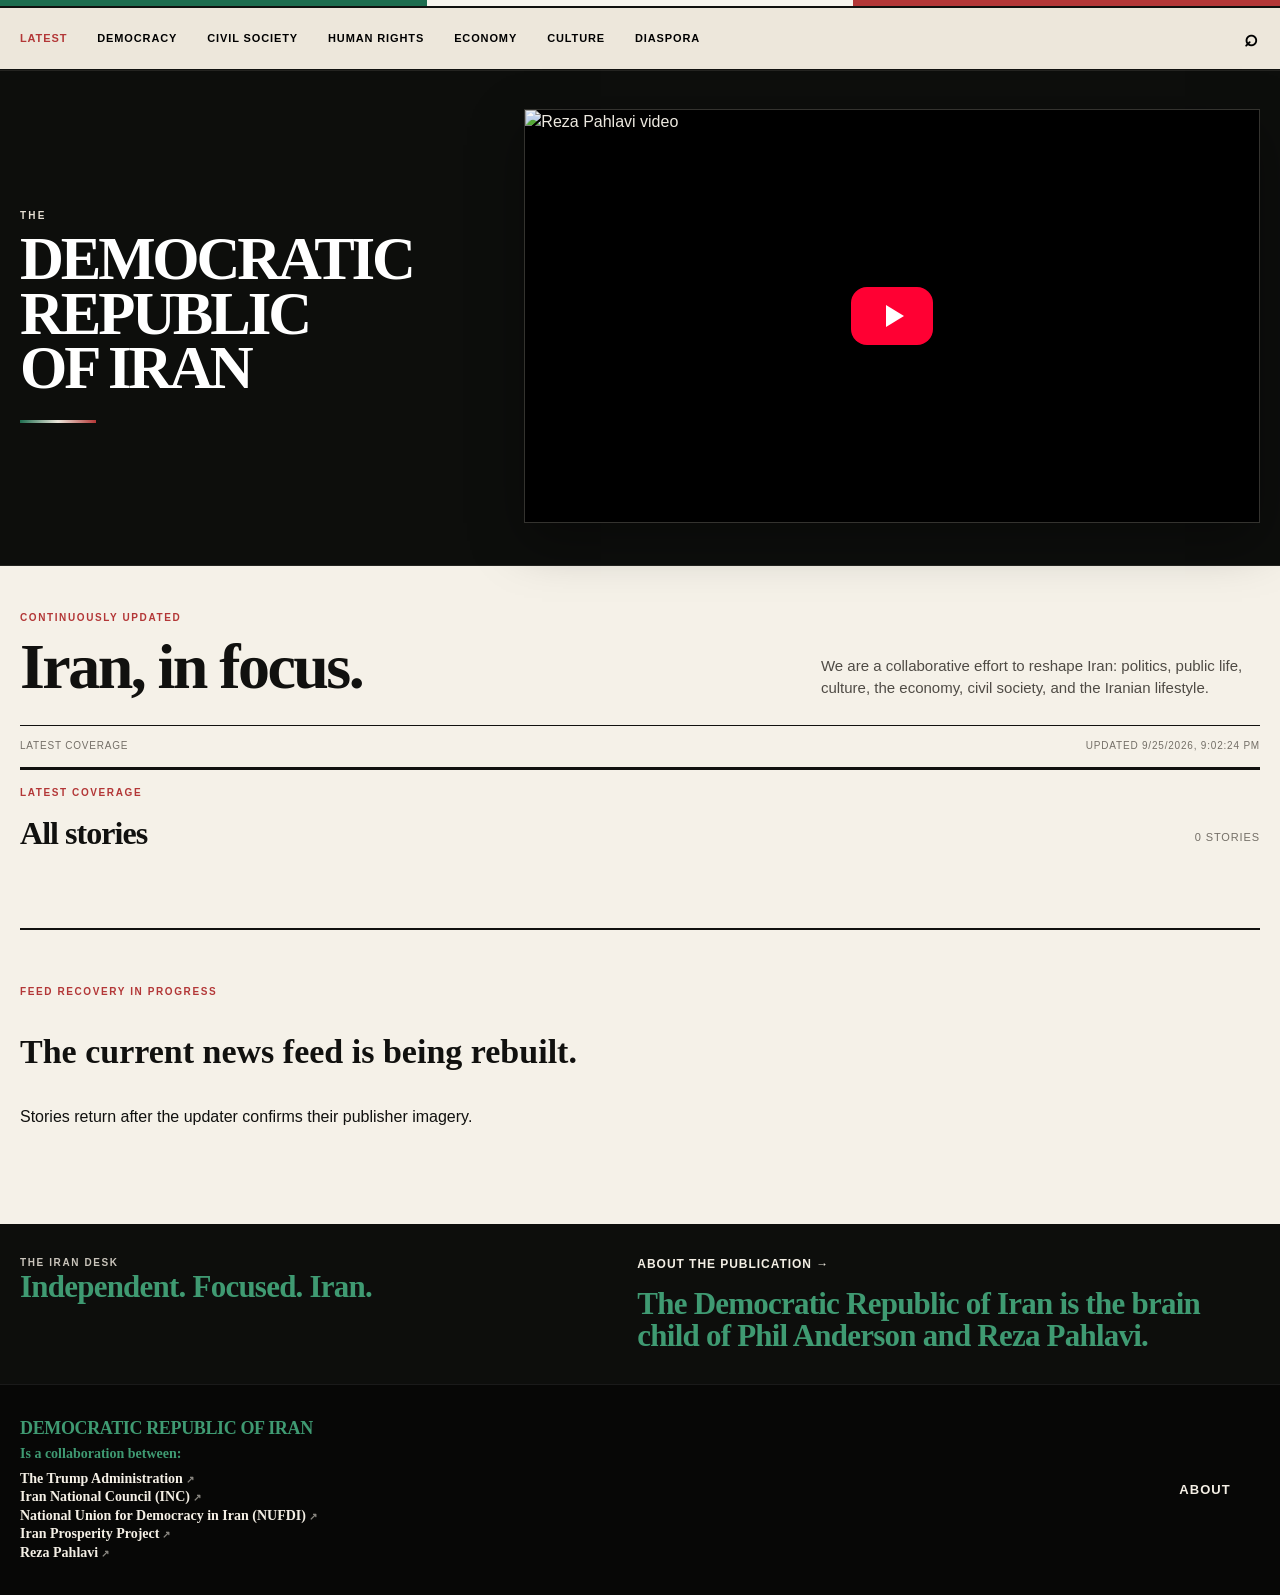
==== index.html @ 758417c8 "Add files via upload" ====
<!doctype html>
<html lang="en">
<head>
  <meta charset="utf-8">
  <meta name="viewport" content="width=device-width, initial-scale=1">
  <title>Democratic Republic of Iran — Iran News & Media</title>
  <meta name="description" content="Independent, source-attributed coverage focused on Iran, its people, and its global community.">
  <meta property="og:title" content="Democratic Republic of Iran">
  <meta property="og:description" content="Independent coverage focused on Iran and its global community.">
  <meta property="og:type" content="website">
  <meta property="og:url" content="https://democraticrepublicofiran.org/">
  <link rel="icon" href="assets/favicon.svg" type="image/svg+xml">
  <link rel="stylesheet" href="assets/styles-v20.css">
</head>
<body>
  <header class="site-header">
    <div class="tricolor" aria-hidden="true"><span></span><span></span><span></span></div>

    <nav class="primary-nav">
      <div class="wrap nav-inner">
        <button class="nav-link active" data-category="All">Latest</button>
        <button class="nav-link" data-category="Democracy">Democracy</button>
        <button class="nav-link" data-category="Civil Society">Civil Society</button>
        <button class="nav-link" data-category="Human Rights">Human Rights</button>
        <button class="nav-link" data-category="Economy">Economy</button>
        <button class="nav-link" data-category="Culture">Culture</button>
        <button class="nav-link" data-category="Diaspora">Diaspora</button>
        <button class="search-toggle" id="searchToggle" aria-label="Search stories">⌕</button>
      </div>
    </nav>

    <div class="search-panel" id="searchPanel" hidden>
      <div class="wrap">
        <label for="storySearch">Search coverage</label>
        <input id="storySearch" type="search" placeholder="Search Iran coverage…" autocomplete="off">
      </div>
    </div>

    <section class="video-hero" aria-label="Democratic Republic of Iran featured video">
      <div class="wrap video-hero-grid">
        <div class="video-hero-copy">
          <span class="video-hero-kicker">THE</span>
          <h1 class="video-hero-title">
            <span>DEMOCRATIC</span>
            <span>REPUBLIC</span>
            <span>OF IRAN</span>
          </h1>
          <div class="video-hero-rule" aria-hidden="true"></div>
        </div>

        <div class="clean-video-player" id="cleanVideoPlayer">
          <img
            class="clean-video-poster"
            src="https://i.ytimg.com/vi/ItUyR7NvcmA/maxresdefault.jpg"
            alt="Reza Pahlavi video"
          >
          <div class="clean-video-shade" aria-hidden="true"></div>
          <button class="clean-video-play" id="cleanVideoPlay" type="button" aria-label="Play video"></button>
        </div>
      </div>
    </section>
  </header>

  <main>
<section class="section intro wrap">
      <div>
        <p class="eyebrow">CONTINUOUSLY UPDATED</p>
        <h1>Iran, in focus.</h1>
      </div>
      <p class="intro-copy">
        We are a collaborative effort to reshape Iran: politics, public life, culture, the economy,
        civil society, and the Iranian lifestyle.
      </p>
    </section>

    <section class="wrap status-row" aria-live="polite">
      <span id="feedStatus">Loading the latest feed…</span>
      <span id="lastUpdated"></span>
    </section>

    <section class="wrap lead-layout" id="leadLayout">
      <article class="lead-card skeleton">
        <div class="visual"></div>
        <div class="copy">
          <span class="tag">LATEST</span>
          <h2>Loading current Iran coverage…</h2>
          <p class="meta">The automated feed will appear here after its first update.</p>
        </div>
      </article>
      <div class="side-stack" id="sideStack"></div>
    </section>

    <section class="wrap section-divider">
      <div>
        <p class="eyebrow">LATEST COVERAGE</p>
        <h2 id="sectionTitle">All stories</h2>
      </div>
      <p id="resultsCount"></p>
    </section>

    <section class="wrap card-grid" id="newsGrid"></section>

    <section class="wrap empty-state" id="emptyState" hidden>
      <p class="eyebrow">FEED RECOVERY IN PROGRESS</p>
      <h2>The current news feed is being rebuilt.</h2>
      <p>Stories return after the updater confirms their publisher imagery.</p>
    </section>
    <section class="method-strip newsroom-strip">
      <div class="wrap method-grid">
        <div class="desk-column">
          <p class="eyebrow light">THE IRAN DESK</p>
          <h2>Independent. Focused. Iran.</h2>
        </div>
        <div class="publication-column">
          <a class="text-link light-link" href="about.html">About the publication →</a>
          <p class="founder-statement">The Democratic Republic of Iran is the brain child of Phil Anderson and Reza Pahlavi.</p>
        </div>
      </div>
    </section>

</main>

  <footer class="footer">
    <div class="wrap footer-grid footer-collaboration">
      <div class="collaboration-copy">
        <div class="footer-brand">DEMOCRATIC REPUBLIC OF IRAN</div>
        <p>Is a collaboration between:</p>
        <ul class="collaboration-list">
          <li><a href="https://www.whitehouse.gov/administration/" target="_blank" rel="noopener noreferrer">The Trump Administration</a></li>
          <li><a href="https://irannationalcouncil.com/" target="_blank" rel="noopener noreferrer">Iran National Council (INC)</a></li>
          <li><a href="https://nufdiran.org/en" target="_blank" rel="noopener noreferrer">National Union for Democracy in Iran (NUFDI)</a></li>
          <li><a href="https://www.iranprosperityproject.com/en" target="_blank" rel="noopener noreferrer">Iran Prosperity Project</a></li>
          <li><a href="https://rezapahlavi.org/en" target="_blank" rel="noopener noreferrer">Reza Pahlavi</a></li>
        </ul>
      </div>
      <div class="footer-nav">
        <a href="about.html">About</a>
      </div>
    </div>
  </footer>

  <script src="assets/app-v20.js" defer></script>

  <script>
    (() => {
      const button = document.getElementById("cleanVideoPlay");
      const player = document.getElementById("cleanVideoPlayer");
      if (!button || !player) return;

      button.addEventListener("click", () => {
        const iframe = document.createElement("iframe");
        iframe.src =
          "https://www.youtube-nocookie.com/embed/ItUyR7NvcmA" +
          "?autoplay=1&controls=0&rel=0&modestbranding=1&playsinline=1" +
          "&iv_load_policy=3&fs=0&disablekb=1";
        iframe.title = "Reza Pahlavi video";
        iframe.allow =
          "autoplay; encrypted-media; picture-in-picture";
        iframe.setAttribute("allowfullscreen", "");
        player.replaceChildren(iframe);
      });
    })();
  </script>

</body>
</html>
---- assets/styles-v20.css ----
:root{
  --ink:#11110f;
  --paper:#f5f1e8;
  --white:#fff;
  --muted:#746f67;
  --line:#cbc4b8;
  --green:#1e6d4f;
  --red:#b33737;
  --max:1240px;
  --serif:Georgia,"Times New Roman",serif;
  --sans:Arial,Helvetica,sans-serif;
}
*{box-sizing:border-box}
html{scroll-behavior:smooth}
body{
  margin:0;
  overflow-x:hidden;
  background:var(--paper);
  color:var(--ink);
  font-family:var(--sans);
  line-height:1.45;
}
a{color:inherit;text-decoration:none}
button,input{font:inherit}
img{max-width:100%}
.wrap{width:min(var(--max),calc(100% - 40px));margin-inline:auto}

.tricolor{
  height:6px;
  display:grid;
  grid-template-columns:1fr 1fr 1fr;
}
.tricolor span:nth-child(1){background:var(--green)}
.tricolor span:nth-child(2){background:#f7f5ee}
.tricolor span:nth-child(3){background:var(--red)}

.site-header{background:var(--paper)}
.utility-bar{
  display:flex;
  justify-content:space-between;
  gap:20px;
  padding:11px 0;
  border-bottom:1px solid var(--line);
  font-size:11px;
  letter-spacing:.12em;
  text-transform:uppercase;
}
.utility-bar p{margin:0}
.utility-links{display:flex;gap:22px}
.utility-links a:hover,.simple-nav a:hover,.footer a:hover{text-decoration:underline}

.masthead{
  display:flex;
  align-items:flex-end;
  justify-content:space-between;
  gap:30px;
  padding:30px 0 25px;
  min-height:0 !important;
  background:transparent !important;
}
.masthead::before,.masthead::after{display:none !important}
.brand{
  display:inline-flex;
  flex-direction:column;
  line-height:.88;
}
.brand-kicker{
  margin:0 0 5px 4px;
  font-size:10px;
  letter-spacing:.28em;
  font-weight:700;
}
.brand-title{
  font-family:var(--serif);
  font-weight:900;
  font-size:clamp(30px,4vw,62px);
  letter-spacing:-.045em;
}
.brand-title-small{font-size:clamp(27px,3.4vw,50px)}
.masthead-note{
  display:flex;
  flex-direction:column;
  border-left:1px solid var(--ink);
  padding-left:18px;
  text-align:right;
  font-size:11px;
  letter-spacing:.08em;
  text-transform:uppercase;
}
.masthead-note strong{font-size:14px;margin-bottom:4px}

/* Deliberately NOT sticky: it must never cut through a story image. */
.primary-nav{
  position:static;
  z-index:auto;
  border-top:2px solid var(--ink);
  border-bottom:1px solid var(--ink);
  background:#ede7db;
}
.nav-inner{
  display:flex;
  align-items:center;
  overflow-x:auto;
  scrollbar-width:none;
}
.nav-inner::-webkit-scrollbar{display:none}
.nav-link,.search-toggle{
  appearance:none;
  border:0;
  background:none;
  padding:14px 15px;
  white-space:nowrap;
  cursor:pointer;
  text-transform:uppercase;
  font-size:11px;
  font-weight:700;
  letter-spacing:.08em;
}
.nav-link:first-child{padding-left:0}
.nav-link:hover,.nav-link.active{color:var(--red)}
.search-toggle{margin-left:auto;font-size:23px;padding-right:0}

.search-panel{border-bottom:1px solid var(--ink);background:#fff}
.search-panel .wrap{
  padding:18px 0;
  display:flex;
  align-items:center;
  gap:20px;
}
.search-panel label{
  font-weight:700;
  text-transform:uppercase;
  font-size:11px;
  letter-spacing:.08em;
}
.search-panel input{
  flex:1;
  border:0;
  border-bottom:2px solid var(--ink);
  padding:10px 0;
  background:transparent;
  outline:none;
  font-family:var(--serif);
  font-size:22px;
}

.intro{
  display:grid;
  grid-template-columns:1.35fr .8fr;
  gap:60px;
  padding:45px 0 27px;
  border-bottom:1px solid var(--ink);
}
.eyebrow{
  margin:0 0 10px;
  color:var(--red);
  text-transform:uppercase;
  font-size:10px;
  font-weight:800;
  letter-spacing:.16em;
}
.intro h1,.article-page h1{
  max-width:850px;
  margin:0;
  font-family:var(--serif);
  font-size:clamp(38px,5vw,70px);
  line-height:.98;
  letter-spacing:-.04em;
}
.intro-copy{
  align-self:end;
  margin:0;
  color:#4f4b45;
  font-size:15px;
}

.status-row{
  display:flex;
  justify-content:space-between;
  gap:20px;
  padding:13px 0;
  color:var(--muted);
  font-size:10px;
  letter-spacing:.08em;
  text-transform:uppercase;
}

/* Lead layout is constrained; no full-screen/full-bleed photos. */
.lead-layout{
  display:grid;
  grid-template-columns:minmax(0,1.55fr) minmax(280px,.75fr);
  gap:26px;
  padding:12px 0 42px;
  align-items:start;
}
.lead-card,.side-stack{min-width:0}
.lead-card{
  padding-bottom:22px;
  border-bottom:1px solid var(--ink);
}
.visual{
  position:relative;
  width:100%;
  overflow:hidden;
  background:#ddd7cb;
}
.lead-card .visual{
  aspect-ratio:16/9;
  height:auto;
  max-height:430px;
}
.story-card .visual{
  aspect-ratio:16/10;
  height:auto;
  margin-bottom:13px;
}
.side-thumb .visual{
  aspect-ratio:4/3;
  height:auto;
}
.visual img.publisher-art{
  position:absolute;
  inset:0;
  width:100%;
  height:100%;
  display:block;
  object-fit:cover;
  z-index:1;
}
.visual-overlay{
  position:absolute;
  inset:0;
  z-index:2;
  background:linear-gradient(180deg,rgba(0,0,0,0) 52%,rgba(0,0,0,.42) 100%);
}
.visual-mark{
  position:absolute;
  left:12px;
  bottom:12px;
  z-index:3;
  display:inline-flex;
  width:auto;
  height:auto;
  padding:6px 8px;
  border:1px solid rgba(255,255,255,.35);
  background:rgba(17,17,15,.84);
  color:white;
  font-family:var(--sans);
  font-size:9px;
  line-height:1;
  font-weight:800;
  letter-spacing:.13em;
  text-transform:uppercase;
}
.lead-card .copy{padding-top:17px}
.tag{
  color:var(--red);
  font-size:9px;
  font-weight:800;
  letter-spacing:.14em;
  text-transform:uppercase;
}
.lead-card h2{
  margin:7px 0 11px;
  font-family:var(--serif);
  font-size:clamp(29px,3.1vw,47px);
  line-height:1.03;
  letter-spacing:-.035em;
}
.lead-card h2 a:hover,.story-card h3 a:hover,.side-story h3 a:hover{
  text-decoration:underline;
  text-decoration-thickness:1px;
  text-underline-offset:3px;
}
.meta{
  margin:0;
  color:var(--muted);
  font-size:11px;
  text-transform:uppercase;
  letter-spacing:.05em;
}

.side-stack{
  padding-left:24px;
  border-left:1px solid var(--ink);
}
.side-story{
  display:grid;
  grid-template-columns:132px minmax(0,1fr);
  gap:15px;
  align-items:start;
  padding:0 0 18px;
  margin:0 0 18px;
  border-bottom:1px solid var(--line);
}
.side-story:last-child{border-bottom:0}
.side-story h3{
  margin:5px 0 9px;
  font-family:var(--serif);
  font-size:19px;
  line-height:1.08;
  letter-spacing:-.02em;
}
.side-story .meta{
  display:flex;
  flex-wrap:wrap;
  gap:5px 12px;
}

.section-divider{
  display:flex;
  justify-content:space-between;
  align-items:end;
  padding:16px 0 13px;
  border-top:3px solid var(--ink);
}
.section-divider h2{
  margin:0;
  font-family:var(--serif);
  font-size:32px;
  letter-spacing:-.03em;
}
.section-divider p:last-child{
  color:var(--muted);
  font-size:11px;
  text-transform:uppercase;
  letter-spacing:.08em;
}

.card-grid{
  display:grid;
  grid-template-columns:repeat(3,minmax(0,1fr));
  gap:28px 20px;
  padding-bottom:58px;
}
.story-card{
  min-width:0;
  padding-top:10px;
  border-top:1px solid var(--ink);
}
.story-card h3{
  margin:6px 0 12px;
  font-family:var(--serif);
  font-size:23px;
  line-height:1.07;
  letter-spacing:-.025em;
}
.story-card .meta{
  display:flex;
  justify-content:space-between;
  gap:12px;
}

.empty-state{
  padding:55px 0 80px;
  border-top:2px solid var(--ink);
}
.empty-state h2{
  max-width:780px;
  font-family:var(--serif);
  font-size:34px;
}

.method-strip{
  padding:50px 0;
  background:#0d0e0c;
  color:var(--paper);
}
.method-grid{
  display:grid;
  grid-template-columns:1fr 1fr .6fr;
  gap:50px;
  align-items:end;
}
.method-grid h2{
  margin:0;
  font-family:var(--serif);
  font-size:38px;
  line-height:1;
}
.method-grid p{margin:0;color:#c9c4bb}
.light{color:#e98282}
.text-link{
  font-size:12px;
  font-weight:800;
  letter-spacing:.08em;
  text-transform:uppercase;
}
.light-link{color:white}

.footer{
  padding:36px 0;
  background:#070706;
  color:#d9d4cc;
}
.footer-grid{
  display:grid;
  grid-template-columns:1.4fr .6fr 1fr;
  gap:30px;
  align-items:end;
}
.footer-brand{
  color:white;
  font-family:var(--serif);
  font-weight:700;
  font-size:22px;
}
.footer p{
  margin:7px 0 0;
  color:#aaa59e;
  font-size:12px;
}
.footer-grid>div:nth-child(2){
  display:flex;
  flex-direction:column;
  gap:5px;
  font-size:12px;
}
.copyright{text-align:right}

/* About / source pages */
.simple-header{border-bottom:1px solid var(--ink)}
.simple-nav{
  display:flex;
  justify-content:space-between;
  align-items:center;
  padding:22px 0;
}
.mini-brand{
  font-family:var(--serif);
  font-weight:800;
  letter-spacing:-.02em;
}
.simple-nav nav{
  display:flex;
  gap:24px;
  font-size:12px;
  text-transform:uppercase;
  letter-spacing:.07em;
}
.article-page{padding:70px 0 95px;max-width:950px}
.dek{
  max-width:820px;
  margin:24px 0 55px;
  color:#47433e;
  font-family:var(--serif);
  font-size:24px;
  line-height:1.35;
}
.prose{
  max-width:760px;
  font-family:var(--serif);
  font-size:18px;
  line-height:1.7;
}
.prose h2{
  margin:45px 0 10px;
  padding-top:16px;
  border-top:1px solid var(--ink);
  font-family:var(--sans);
  font-size:13px;
  letter-spacing:.12em;
  text-transform:uppercase;
}
.prose code{font-family:monospace;font-size:.9em;background:#e5dfd4;padding:2px 5px}
.query-list{columns:2;padding-left:20px}

@media (max-width:900px){
  .masthead-note{display:none}
  .intro{grid-template-columns:1fr;gap:20px;padding-top:38px}
  .lead-layout{grid-template-columns:1fr}
  .side-stack{
    padding-left:0;
    border-left:0;
    display:grid;
    grid-template-columns:1fr 1fr;
    gap:20px;
  }
  .side-story{
    grid-template-columns:120px minmax(0,1fr);
    border-top:1px solid var(--line);
    padding-top:14px;
  }
  .card-grid{grid-template-columns:1fr 1fr}
  .method-grid{grid-template-columns:1fr}
  .footer-grid{grid-template-columns:1fr 1fr}
  .copyright{text-align:left;grid-column:1/-1}
}
@media (max-width:620px){
  .wrap{width:min(var(--max),calc(100% - 24px))}
  .utility-links{display:none}
  .masthead{padding:24px 0 20px}
  .brand-title{font-size:36px}
  .brand-title-small{font-size:31px}
  .search-panel .wrap{display:block}
  .search-panel label{display:block;margin-bottom:8px}
  .side-stack,.card-grid{grid-template-columns:1fr}
  .side-story{grid-template-columns:108px minmax(0,1fr)}
  .section-divider{align-items:flex-start}
  .simple-nav{align-items:flex-start;gap:18px;flex-direction:column}
  .query-list{columns:1}
}


/* ---------- V11 unified video header ---------- */

/* Homepage top utility links remain above the new header */
.site-header{
  background:var(--paper);
}

/* New black header combines site identity + single featured video */
.video-hero{
  background:#0d0e0c;
  color:var(--paper);
  border-top:1px solid #242421;
  border-bottom:1px solid #242421;
  padding:42px 0 46px;
}
.video-hero-grid{
  display:grid;
  grid-template-columns:minmax(320px,.72fr) minmax(0,1.28fr);
  gap:44px;
  align-items:center;
}
.video-hero-copy{
  min-width:0;
}
.video-hero-kicker{
  display:block;
  margin:0 0 8px;
  color:#e5ded2;
  font-size:10px;
  font-weight:800;
  letter-spacing:.22em;
  text-transform:uppercase;
}
.video-hero-title{
  margin:0;
  font-family:var(--serif);
  font-size:clamp(42px,5.4vw,76px);
  line-height:.86;
  letter-spacing:-.052em;
  font-weight:900;
  color:white;
}
.video-hero-title span{
  display:block;
}
.video-hero-rule{
  width:76px;
  height:3px;
  margin:25px 0 19px;
  background:linear-gradient(90deg,var(--green),#e9e4d9 50%,var(--red));
}
.video-hero-label{
  margin:0 0 4px;
  color:#df8b86;
  font-size:10px;
  font-weight:800;
  letter-spacing:.15em;
  text-transform:uppercase;
}
.video-hero-person{
  margin:0 0 8px;
  color:white;
  font-family:var(--serif);
  font-size:27px;
  line-height:1.05;
}
.video-hero-copy p.video-hero-description{
  max-width:430px;
  margin:0 0 18px;
  color:#c9c4bb;
  font-size:14px;
}
.video-hero-link{
  display:inline-block;
  color:white;
  font-size:11px;
  font-weight:800;
  letter-spacing:.1em;
  text-transform:uppercase;
  border-bottom:1px solid rgba(255,255,255,.48);
  padding-bottom:3px;
}
.video-hero .video-frame{
  position:relative;
  width:100%;
  aspect-ratio:16/9;
  overflow:hidden;
  border:1px solid #34332f;
  background:#000;
  box-shadow:0 18px 50px rgba(0,0,0,.34);
}
.video-hero .video-frame iframe{
  position:absolute;
  inset:0;
  width:100%;
  height:100%;
  border:0;
}

/* Category navigation sits below the black header */
.primary-nav{
  position:static;
}

/* Remove all legacy homepage hero behavior if old classes remain anywhere */
.leadership-hero,
.home-masthead,
.featured-video-section{
  display:none !important;
}

/* ---------- expanded About page from supplied copy ---------- */
.about-intro{
  max-width:850px;
}
.founder-note{
  margin:38px 0;
  padding:25px 28px;
  background:#eae3d7;
  border-left:4px solid #c59a35;
  font-family:var(--serif);
  font-size:20px;
  line-height:1.55;
}
.about-section{
  margin:44px 0 0;
}
.about-section h2{
  margin:0 0 15px;
  padding:10px 14px;
  background:#ece5da;
  border-left:4px solid #c59a35;
  font-family:var(--serif);
  font-size:31px;
  line-height:1;
  letter-spacing:-.02em;
}
.about-section h3{
  margin:28px 0 8px;
  font-family:var(--serif);
  font-size:22px;
  color:#223047;
}
.about-section p{
  margin:0 0 16px;
  font-family:var(--serif);
  font-size:18px;
  line-height:1.62;
}
.founder-attribution{
  margin-top:18px !important;
  font-style:italic;
}
.bio-grid{
  display:grid;
  grid-template-columns:1fr 1fr;
  gap:28px;
  margin-top:28px;
}
.bio-card{
  padding:24px;
  border-top:2px solid var(--ink);
  background:#eee8dd;
}
.bio-card h3{
  margin-top:0;
}
.bio-card p{
  font-family:var(--sans);
  font-size:14px;
  line-height:1.58;
}
.contact-strip{
  margin-top:50px;
  padding:16px 18px;
  border-top:1px solid var(--ink);
  border-bottom:1px solid var(--ink);
  background:#ebe5d9;
  font-size:12px;
}
.contact-strip p{
  margin:0;
}
.contact-strip a{
  font-weight:800;
  text-decoration:underline;
  text-underline-offset:2px;
}

/* Compact collaborator footer */
.footer-grid.footer-collaboration{
  grid-template-columns:1.55fr .55fr .9fr;
  align-items:start;
}
.collaboration-copy{
  max-width:720px;
}
.collaboration-copy p{
  color:#d7d2ca;
  font-size:13px;
  line-height:1.55;
}
.collaboration-list{
  list-style:none;
  padding:0;
  margin:12px 0 0;
  display:grid;
  gap:4px;
}
.collaboration-list li{
  color:white;
  font-family:var(--serif);
  font-size:17px;
  line-height:1.25;
  font-weight:700;
}
.footer-nav{
  display:flex;
  flex-direction:column;
  gap:6px;
  font-size:12px;
}
.footer-disclaimer{
  text-align:right;
  color:#aaa59e;
  font-size:11px;
  line-height:1.5;
}

/* Lower black founder strip remains, as previously requested */
.newsroom-strip .method-grid{
  grid-template-columns:.8fr 1.4fr .5fr;
}
.founder-statement{
  margin:0 !important;
  color:#e2ddd3 !important;
  font-family:var(--serif);
  font-size:clamp(20px,2vw,28px) !important;
  line-height:1.25;
}

@media (max-width:900px){
  .video-hero-grid{
    grid-template-columns:1fr;
  }
  .video-hero-copy{
    max-width:760px;
  }
  .bio-grid{
    grid-template-columns:1fr;
  }
  .newsroom-strip .method-grid{
    grid-template-columns:1fr;
  }
  .footer-grid.footer-collaboration{
    grid-template-columns:1fr 1fr;
  }
  .footer-disclaimer{
    grid-column:1/-1;
    text-align:left;
  }
}
@media (max-width:620px){
  .video-hero{
    padding:32px 0 36px;
  }
  .video-hero-title{
    font-size:45px;
  }
  .video-hero-person{
    font-size:23px;
  }
  .footer-grid.footer-collaboration{
    grid-template-columns:1fr;
  }
}


/* ---------- V13 simplified video header ---------- */
.video-hero{
  padding:38px 0 42px;
}
.video-hero-grid{
  grid-template-columns:minmax(330px,.78fr) minmax(0,1.22fr);
  gap:34px;
}
.video-hero-copy{
  display:flex;
  flex-direction:column;
  justify-content:center;
}
.video-hero-title{
  font-size:clamp(39px,4.75vw,68px);
  line-height:.90;
  max-width:100%;
}
.video-hero-title span{
  white-space:nowrap;
}
.video-hero-rule{
  margin:24px 0 0;
}

/* Remove the old featured-video copy completely */
.video-hero-label,
.video-hero-person,
.video-hero-description,
.video-hero-link{
  display:none !important;
}

/* Clean custom player shell: no YouTube title/redirect overlay before playback */
.clean-video-player{
  position:relative;
  width:100%;
  aspect-ratio:16/9;
  overflow:hidden;
  border:1px solid #34332f;
  background:#000;
  box-shadow:0 18px 50px rgba(0,0,0,.34);
}
.clean-video-poster{
  position:absolute;
  inset:0;
  width:100%;
  height:100%;
  object-fit:cover;
  display:block;
}
.clean-video-shade{
  position:absolute;
  inset:0;
  background:linear-gradient(180deg,rgba(0,0,0,.03),rgba(0,0,0,.14));
  pointer-events:none;
}
.clean-video-play{
  position:absolute;
  left:50%;
  top:50%;
  transform:translate(-50%,-50%);
  width:82px;
  height:58px;
  border:0;
  border-radius:16px;
  background:#ff0033;
  color:white;
  cursor:pointer;
  display:flex;
  align-items:center;
  justify-content:center;
  box-shadow:0 10px 28px rgba(0,0,0,.38);
  transition:transform .16s ease,background .16s ease;
}
.clean-video-play:hover{
  transform:translate(-50%,-50%) scale(1.06);
  background:#e0002d;
}
.clean-video-play::before{
  content:"";
  display:block;
  margin-left:5px;
  width:0;
  height:0;
  border-top:11px solid transparent;
  border-bottom:11px solid transparent;
  border-left:18px solid white;
}
.clean-video-player iframe{
  position:absolute;
  inset:0;
  width:100%;
  height:100%;
  border:0;
}
@media (max-width:900px){
  .video-hero-grid{
    grid-template-columns:1fr;
  }
  .video-hero-copy{
    max-width:760px;
  }
  .video-hero-title{
    font-size:clamp(42px,10vw,70px);
  }
}
@media (max-width:620px){
  .video-hero-title{
    font-size:41px;
  }
  .video-hero-title span{
    white-space:normal;
  }
  .clean-video-play{
    width:70px;
    height:50px;
    border-radius:14px;
  }
}


/* ---------- V14 footer wording + sizing requested in Iran page (3) ---------- */

/* Compact collaborator block */
.footer .footer-brand{
  font-size:18px !important;
  line-height:1.05;
  letter-spacing:-.02em;
}
.collaboration-copy p{
  margin-top:8px !important;
  margin-bottom:8px !important;
  font-size:11px !important;
  line-height:1.35 !important;
  color:#c8c2b9 !important;
}
.collaboration-list{
  margin-top:7px !important;
  gap:2px !important;
}
.collaboration-list li{
  font-size:14px !important;
  line-height:1.18 !important;
}

/* Make the lower founder/brain-child statement materially smaller */
.founder-statement{
  font-size:18px !important;
  line-height:1.28 !important;
  max-width:760px;
}

/* Tighten the black lower strip vertically */
.newsroom-strip{
  padding-top:32px !important;
  padding-bottom:32px !important;
}
.newsroom-strip .method-grid{
  gap:28px !important;
}
.newsroom-strip h2{
  font-size:31px !important;
}

/* Responsive compacting */
@media (max-width:620px){
  .footer .footer-brand{
    font-size:17px !important;
  }
  .collaboration-list li{
    font-size:13px !important;
  }
  .founder-statement{
    font-size:16px !important;
  }
}


/* ---------- V16 collaborator links ---------- */
.collaboration-list a,
.collaboration-panel a{
  color:inherit;
  text-decoration:none;
}
.collaboration-list a:hover,
.collaboration-panel a:hover{
  text-decoration:underline;
  text-underline-offset:3px;
}
.collaboration-list a::after{
  content:" ↗";
  font-family:var(--sans);
  font-size:.70em;
  opacity:.55;
}


/* ---------- V19 final footer polish ---------- */

/* Give the upper black strip a stronger two-accent treatment. */
.newsroom-strip .method-grid{
  grid-template-columns:1fr 1fr .42fr !important;
  align-items:center !important;
  gap:34px !important;
}

.newsroom-strip .method-grid h2{
  color:#3f9a72 !important;
  font-size:31px !important;
  line-height:1.02 !important;
  font-weight:800 !important;
}

.newsroom-strip .founder-statement{
  color:#d95a57 !important;
  font-family:var(--serif) !important;
  font-size:31px !important;
  line-height:1.02 !important;
  font-weight:800 !important;
  max-width:none !important;
}

.newsroom-strip .light-link{
  color:#f4efe5 !important;
  justify-self:end;
}

/* Make the lower footer balanced and remove the unused third column. */
.footer{
  padding:34px 0 !important;
  border-top:1px solid rgba(255,255,255,.08);
}

.footer-grid.footer-collaboration{
  display:grid !important;
  grid-template-columns:minmax(0,1fr) auto !important;
  gap:56px !important;
  align-items:center !important;
}

.footer .footer-brand{
  color:#3f9a72 !important;
}

.collaboration-copy p{
  color:#d95a57 !important;
  font-weight:700;
}

.footer-nav{
  min-width:110px;
  align-items:center;
  justify-content:center;
}

.footer-nav a{
  color:#f4efe5;
  font-size:13px;
  font-weight:800;
  letter-spacing:.08em;
  text-transform:uppercase;
}

.footer-nav a:hover{
  color:#d95a57;
}

/* Copyright/disclaimer has been removed from markup, but hide any stale cached copy. */
.footer-disclaimer{
  display:none !important;
}

@media (max-width:900px){
  .newsroom-strip .method-grid{
    grid-template-columns:1fr !important;
  }
  .newsroom-strip .light-link{
    justify-self:start;
  }
  .footer-grid.footer-collaboration{
    grid-template-columns:1fr auto !important;
    gap:28px !important;
  }
}

@media (max-width:620px){
  .newsroom-strip .method-grid h2,
  .newsroom-strip .founder-statement{
    font-size:25px !important;
  }
  .footer-grid.footer-collaboration{
    grid-template-columns:1fr !important;
  }
  .footer-nav{
    align-items:flex-start;
  }
}


/* ---------- V20: final lower-strip color/alignment fixes ---------- */

/* Upper black publication strip: two balanced columns */
.newsroom-strip .method-grid{
  grid-template-columns:minmax(0,.95fr) minmax(0,1.05fr) !important;
  align-items:start !important;
  gap:54px !important;
}

.newsroom-strip .desk-column h2,
.newsroom-strip .founder-statement{
  color:#3f9a72 !important;
  font-family:var(--serif) !important;
  font-size:31px !important;
  line-height:1.04 !important;
  font-weight:800 !important;
  letter-spacing:-.025em !important;
}

.newsroom-strip .publication-column{
  display:flex;
  flex-direction:column;
  align-items:flex-start;
  gap:14px;
}

.newsroom-strip .light-link{
  order:0;
  justify-self:auto !important;
  color:#f4efe5 !important;
}

.newsroom-strip .founder-statement{
  order:1;
  margin:0 !important;
  max-width:760px !important;
}

/* Lower collaborator footer: subtitle matches the green title above it */
.footer .collaboration-copy > p{
  color:#3f9a72 !important;
  font-family:var(--serif) !important;
  font-size:14px !important;
  line-height:1.2 !important;
  font-weight:800 !important;
}

/* Keep the actual collaborator names visually distinct */
.footer .collaboration-list a{
  color:#f4efe5 !important;
}

/* Better empty state if the updater really has no current items */
.empty-state{
  min-height:250px;
}

@media (max-width:900px){
  .newsroom-strip .method-grid{
    grid-template-columns:1fr !important;
    gap:28px !important;
  }
}

@media (max-width:620px){
  .newsroom-strip .desk-column h2,
  .newsroom-strip .founder-statement{
    font-size:25px !important;
  }
}
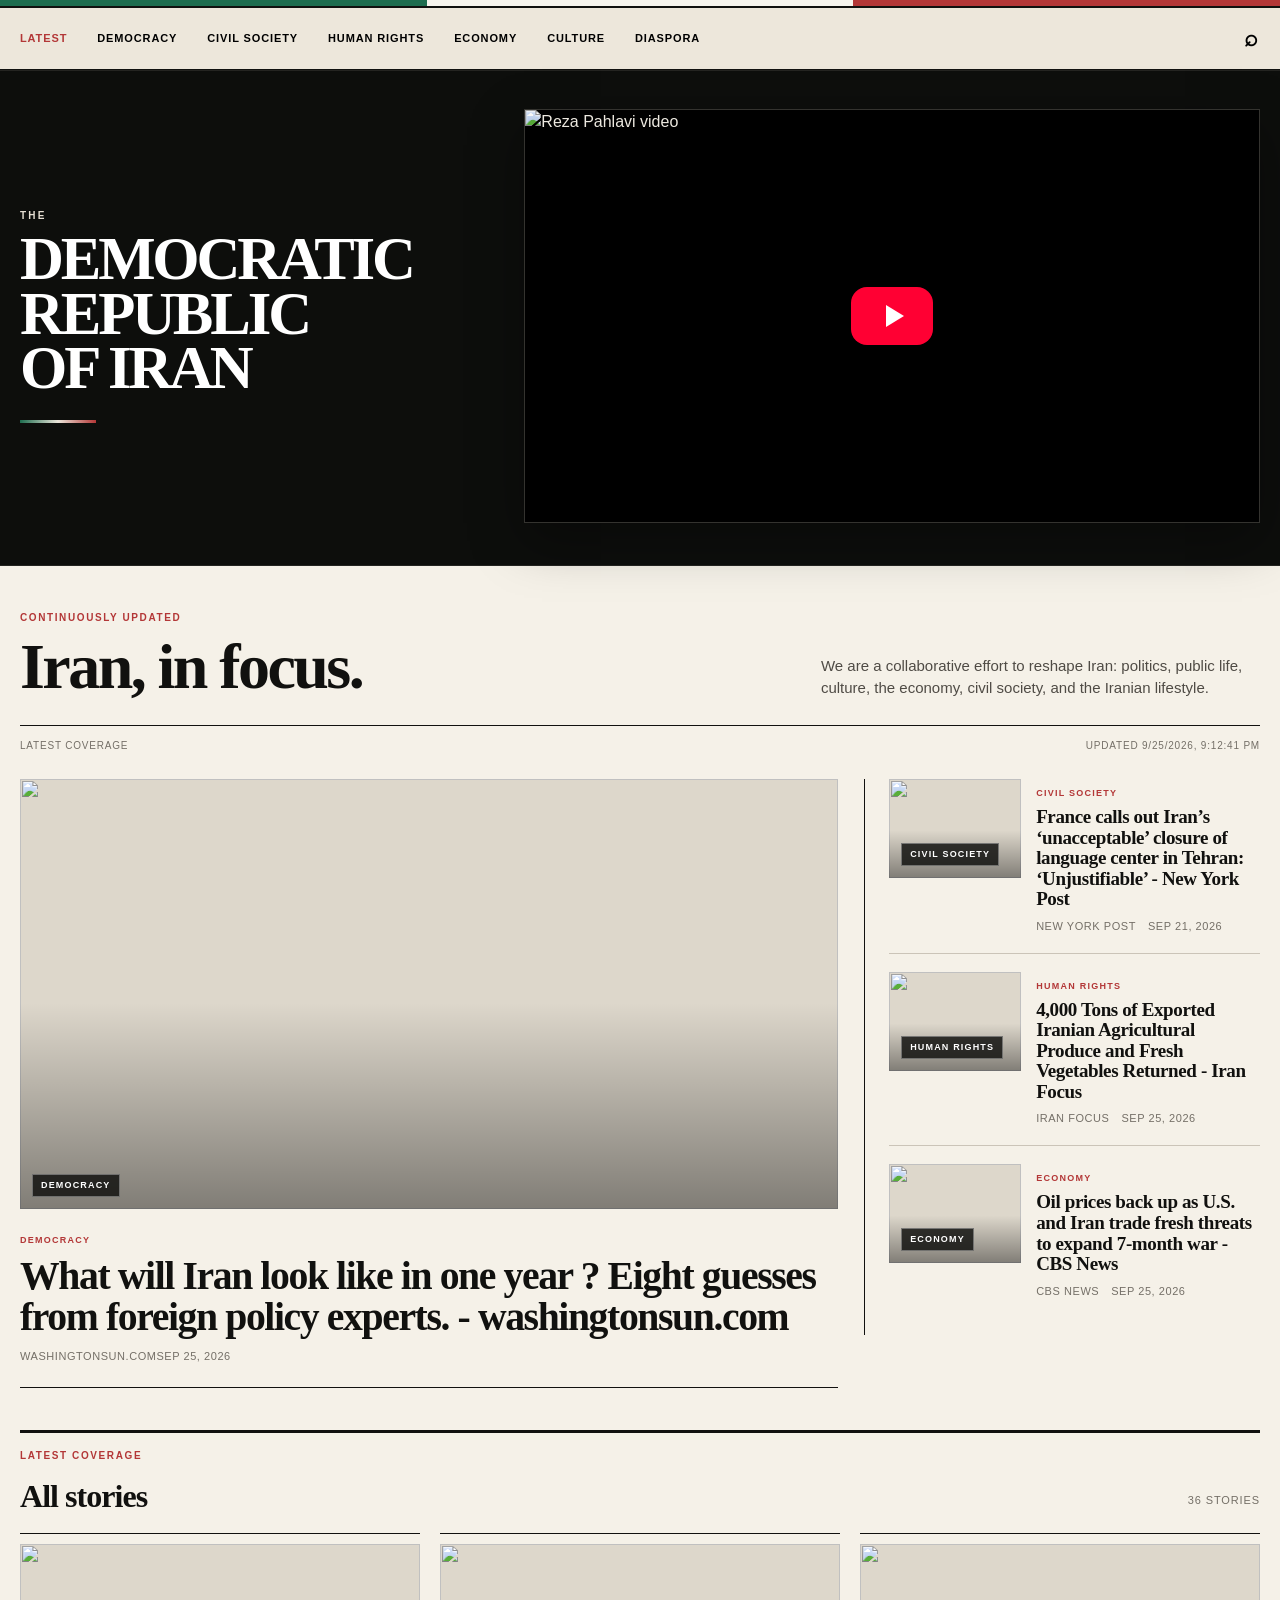
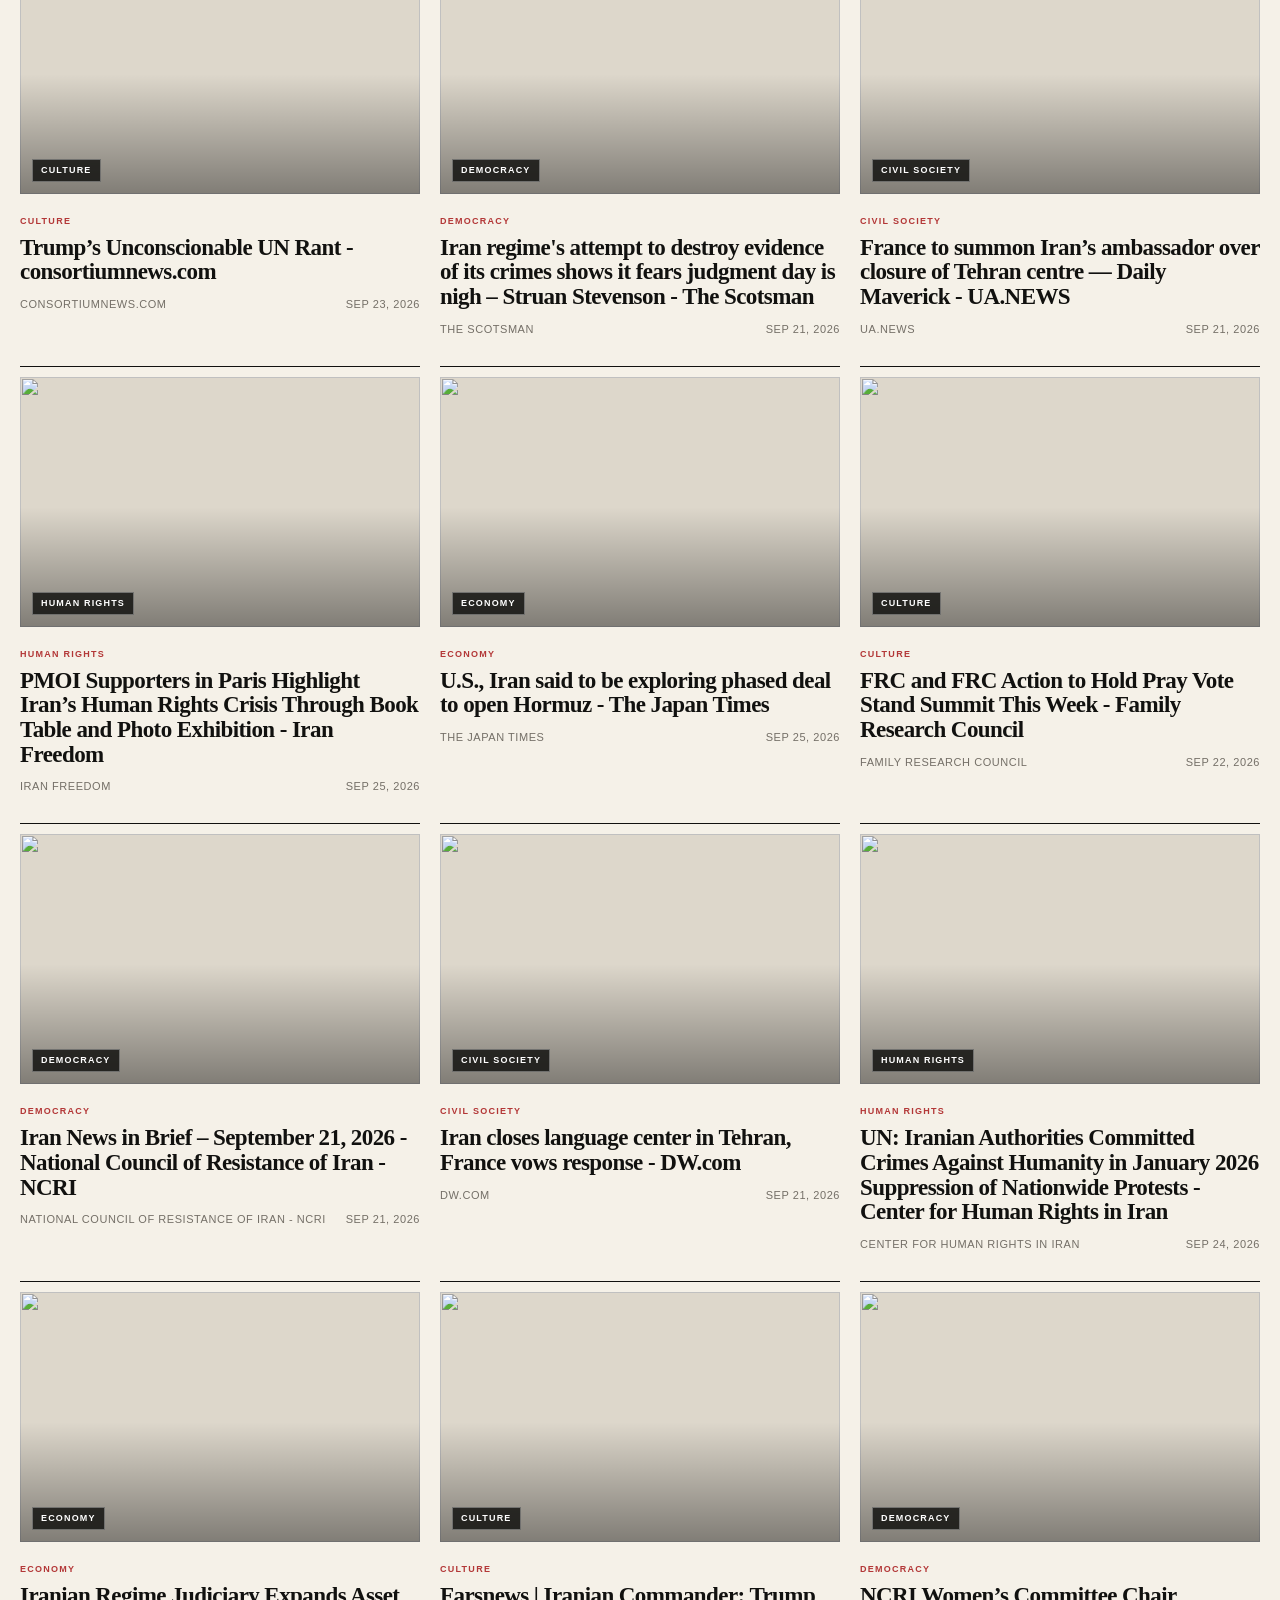
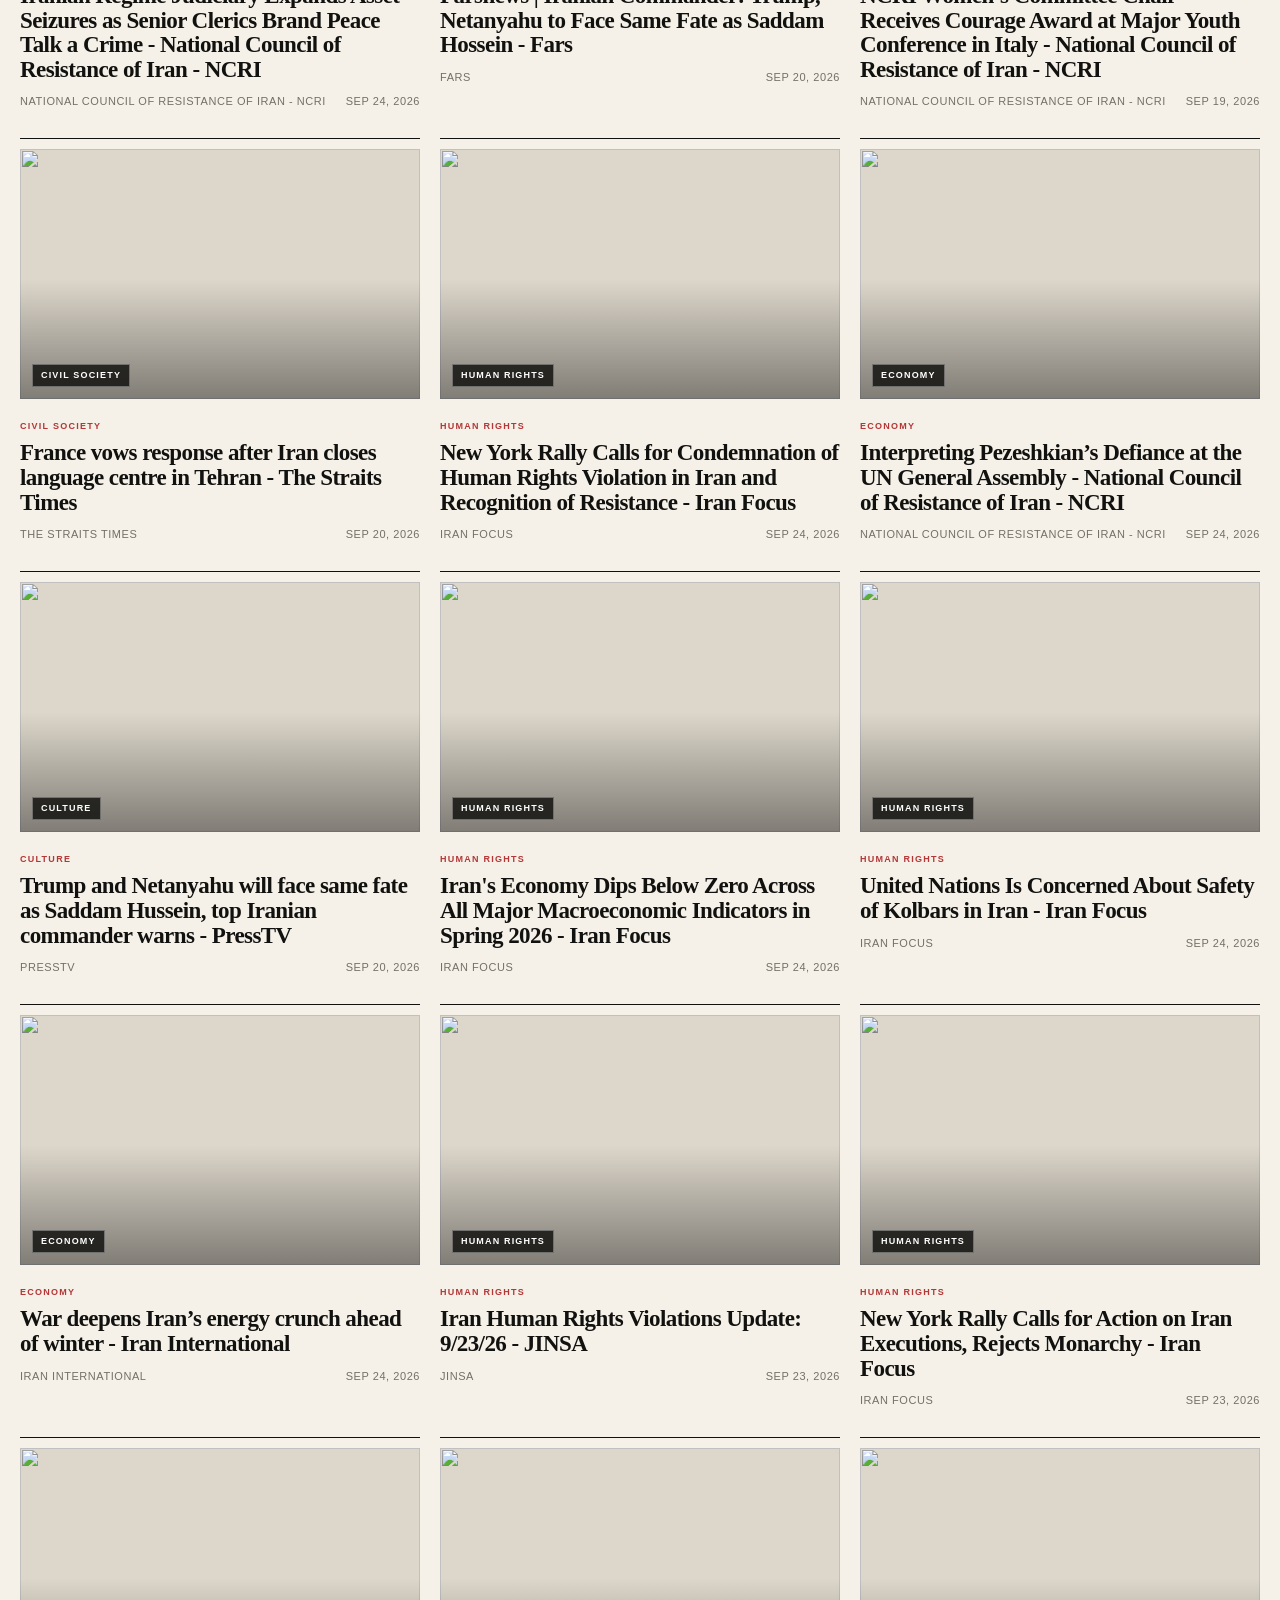
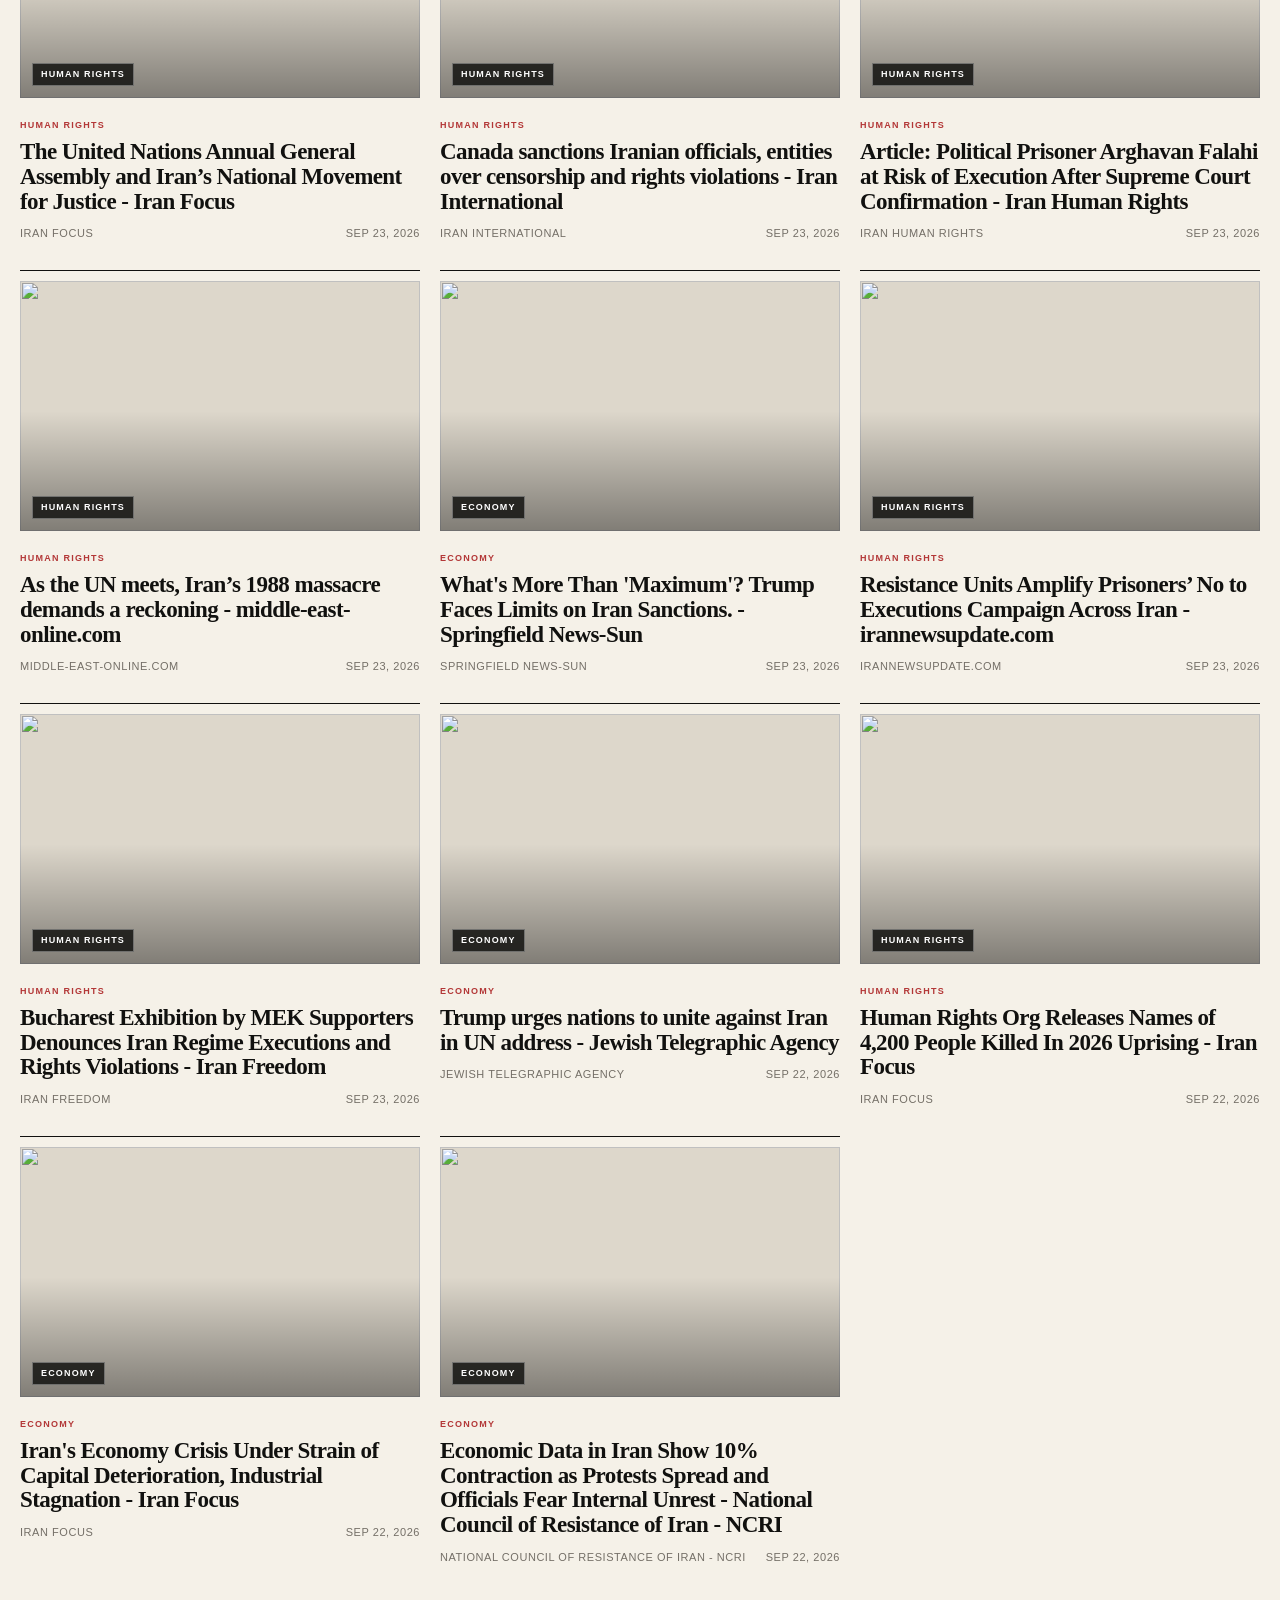
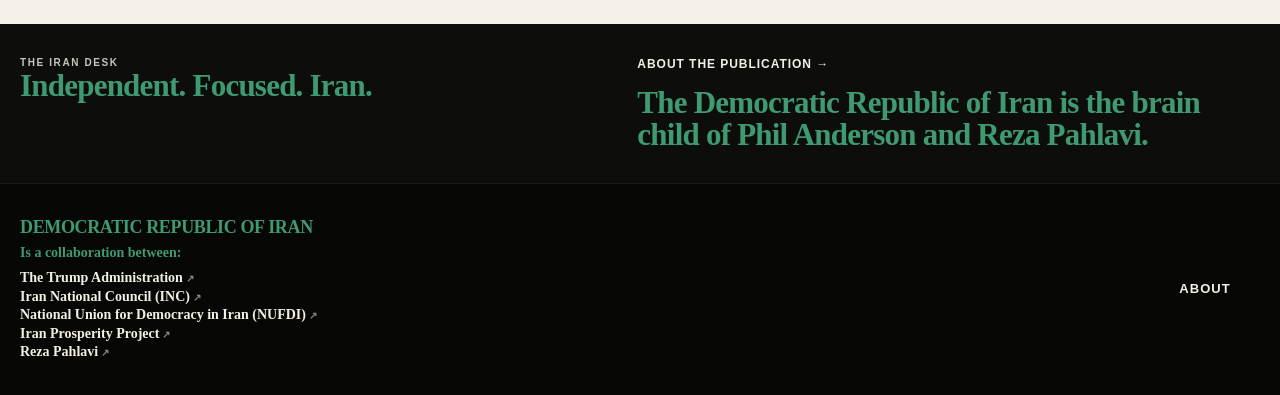
==== commit 7da93be6: "Add files via upload" ====
--- a/index.html
+++ b/index.html
@@ -101,9 +101,9 @@
     <section class="wrap card-grid" id="newsGrid"></section>
 
     <section class="wrap empty-state" id="emptyState" hidden>
-      <p class="eyebrow">FEED RECOVERY IN PROGRESS</p>
-      <h2>The current news feed is being rebuilt.</h2>
-      <p>Stories return after the updater confirms their publisher imagery.</p>
+      <p class="eyebrow">NO CURRENT STORIES</p>
+      <h2>No image-backed stories are available in this section right now.</h2>
+      <p>Try another category or Latest.</p>
     </section>
     <section class="method-strip newsroom-strip">
       <div class="wrap method-grid">
@@ -139,7 +139,7 @@
     </div>
   </footer>
 
-  <script src="assets/app-v20.js" defer></script>
+  <script src="assets/app-v21.js" defer></script>
 
   <script>
     (() => {
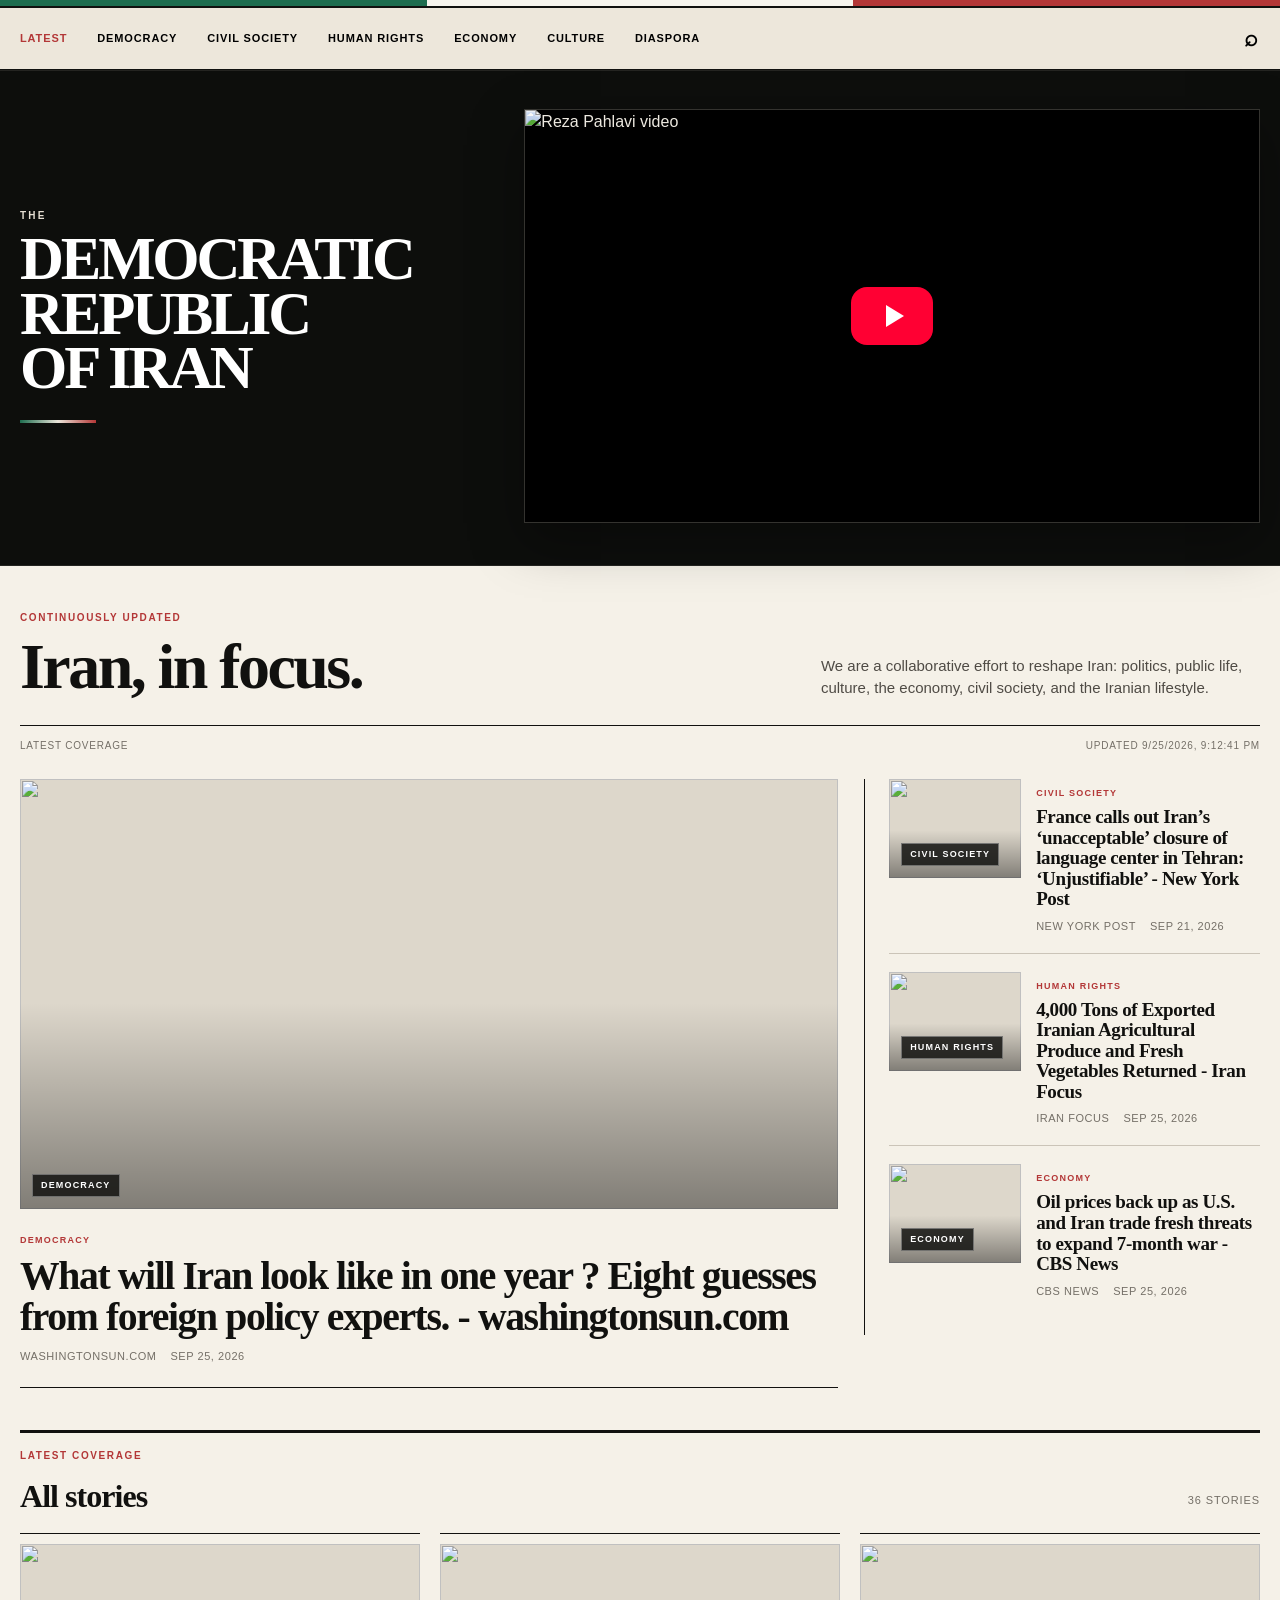
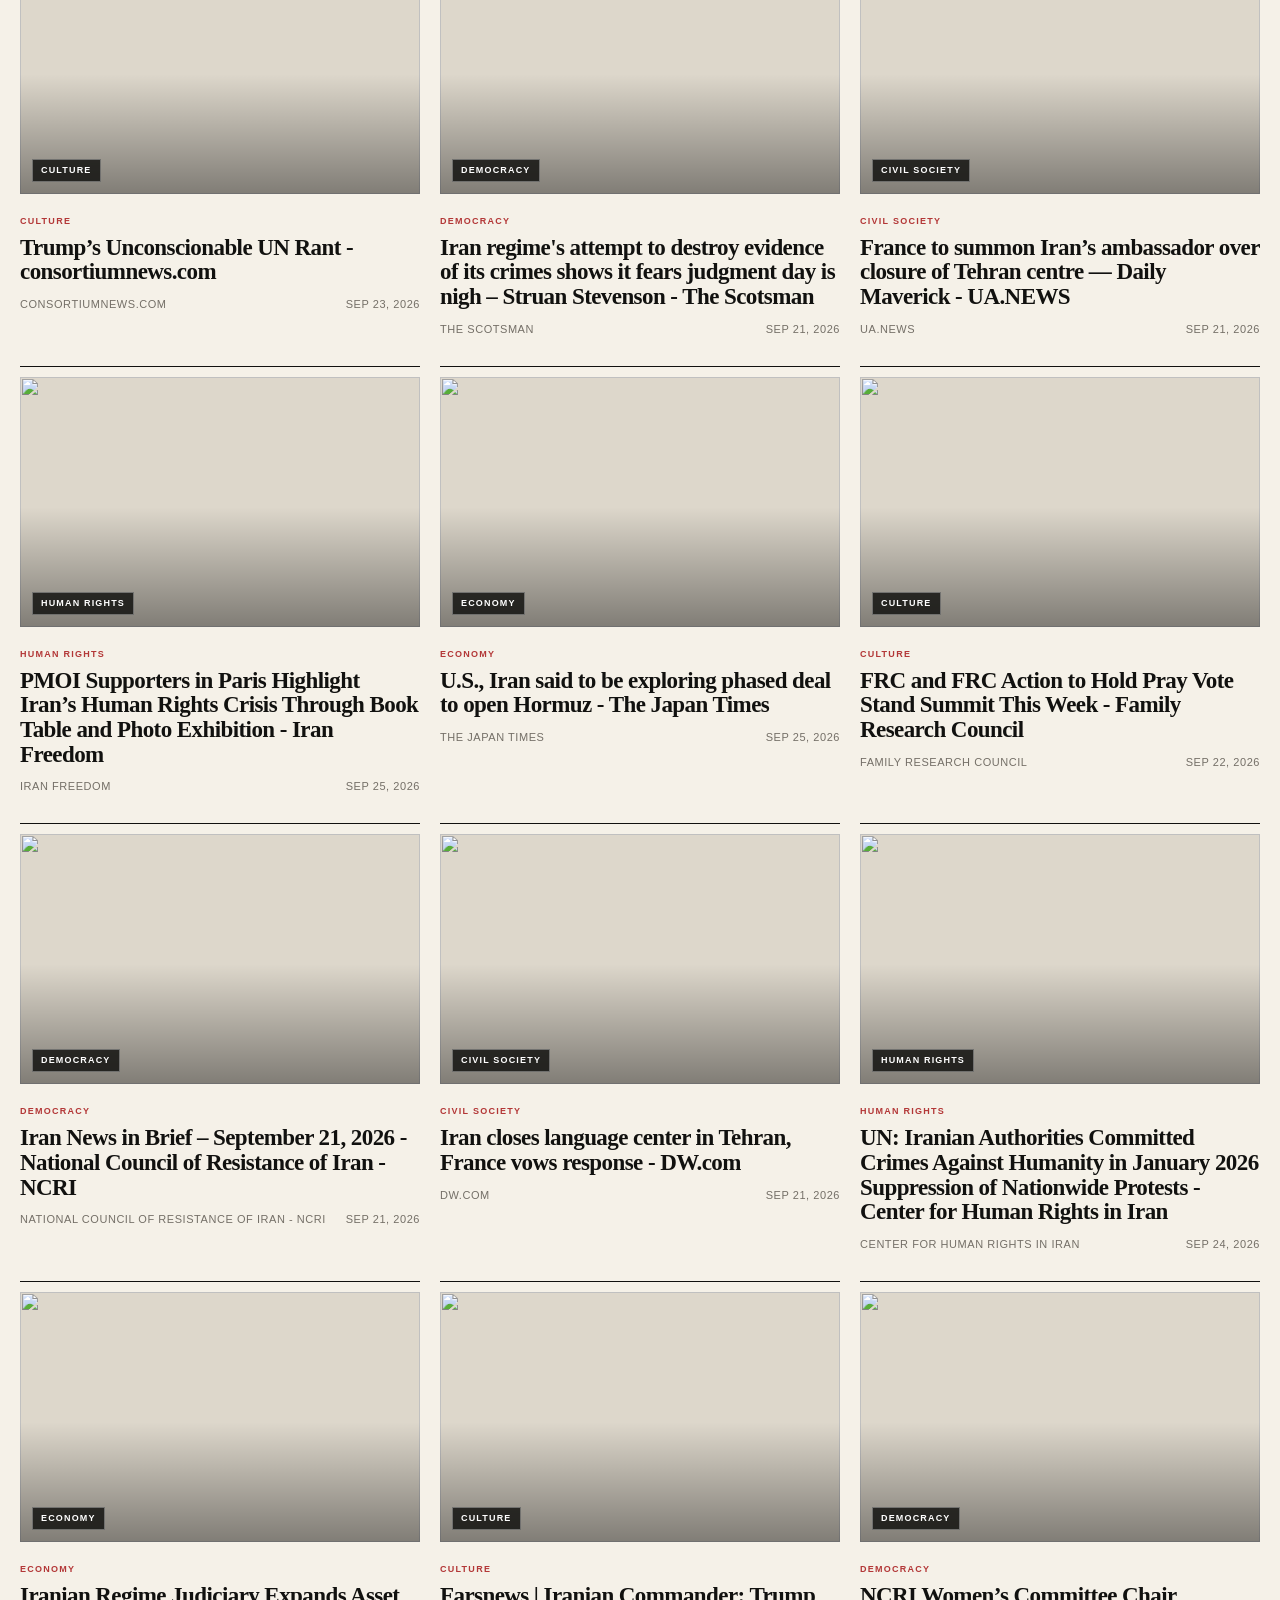
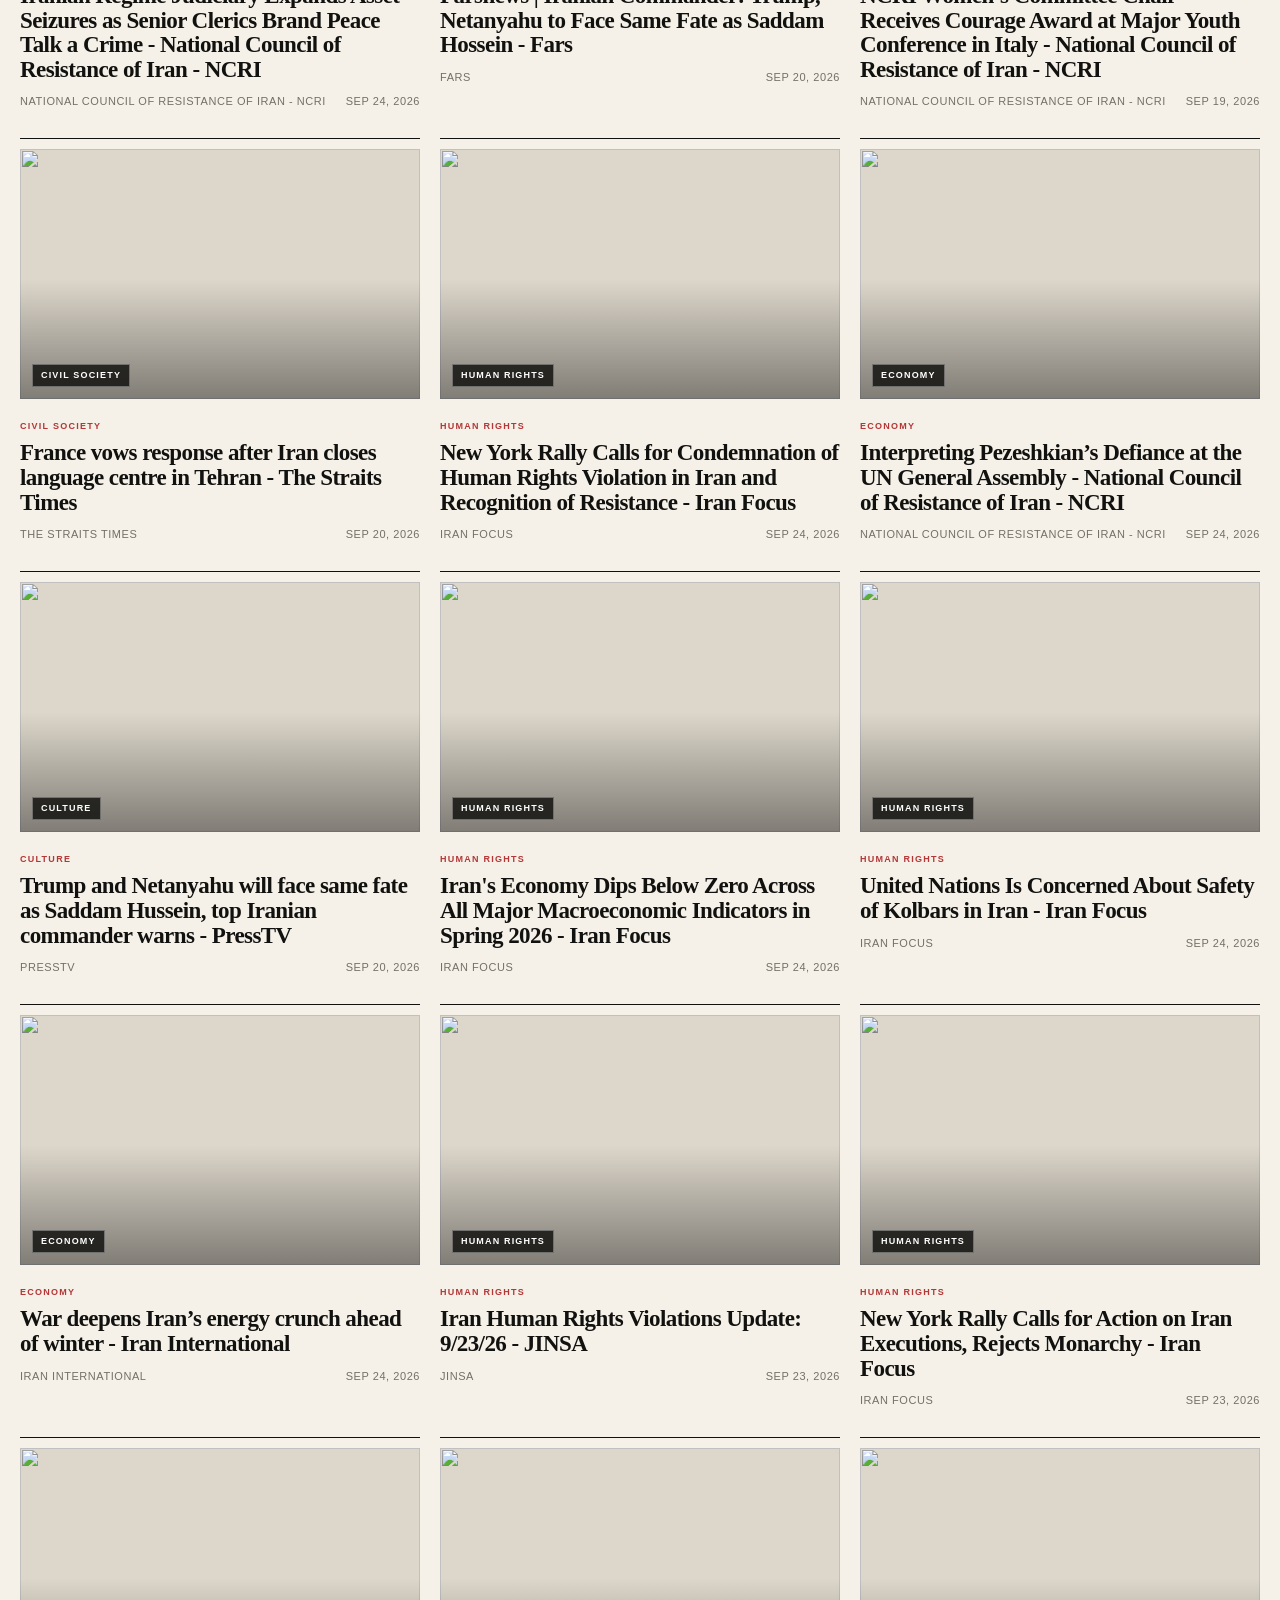
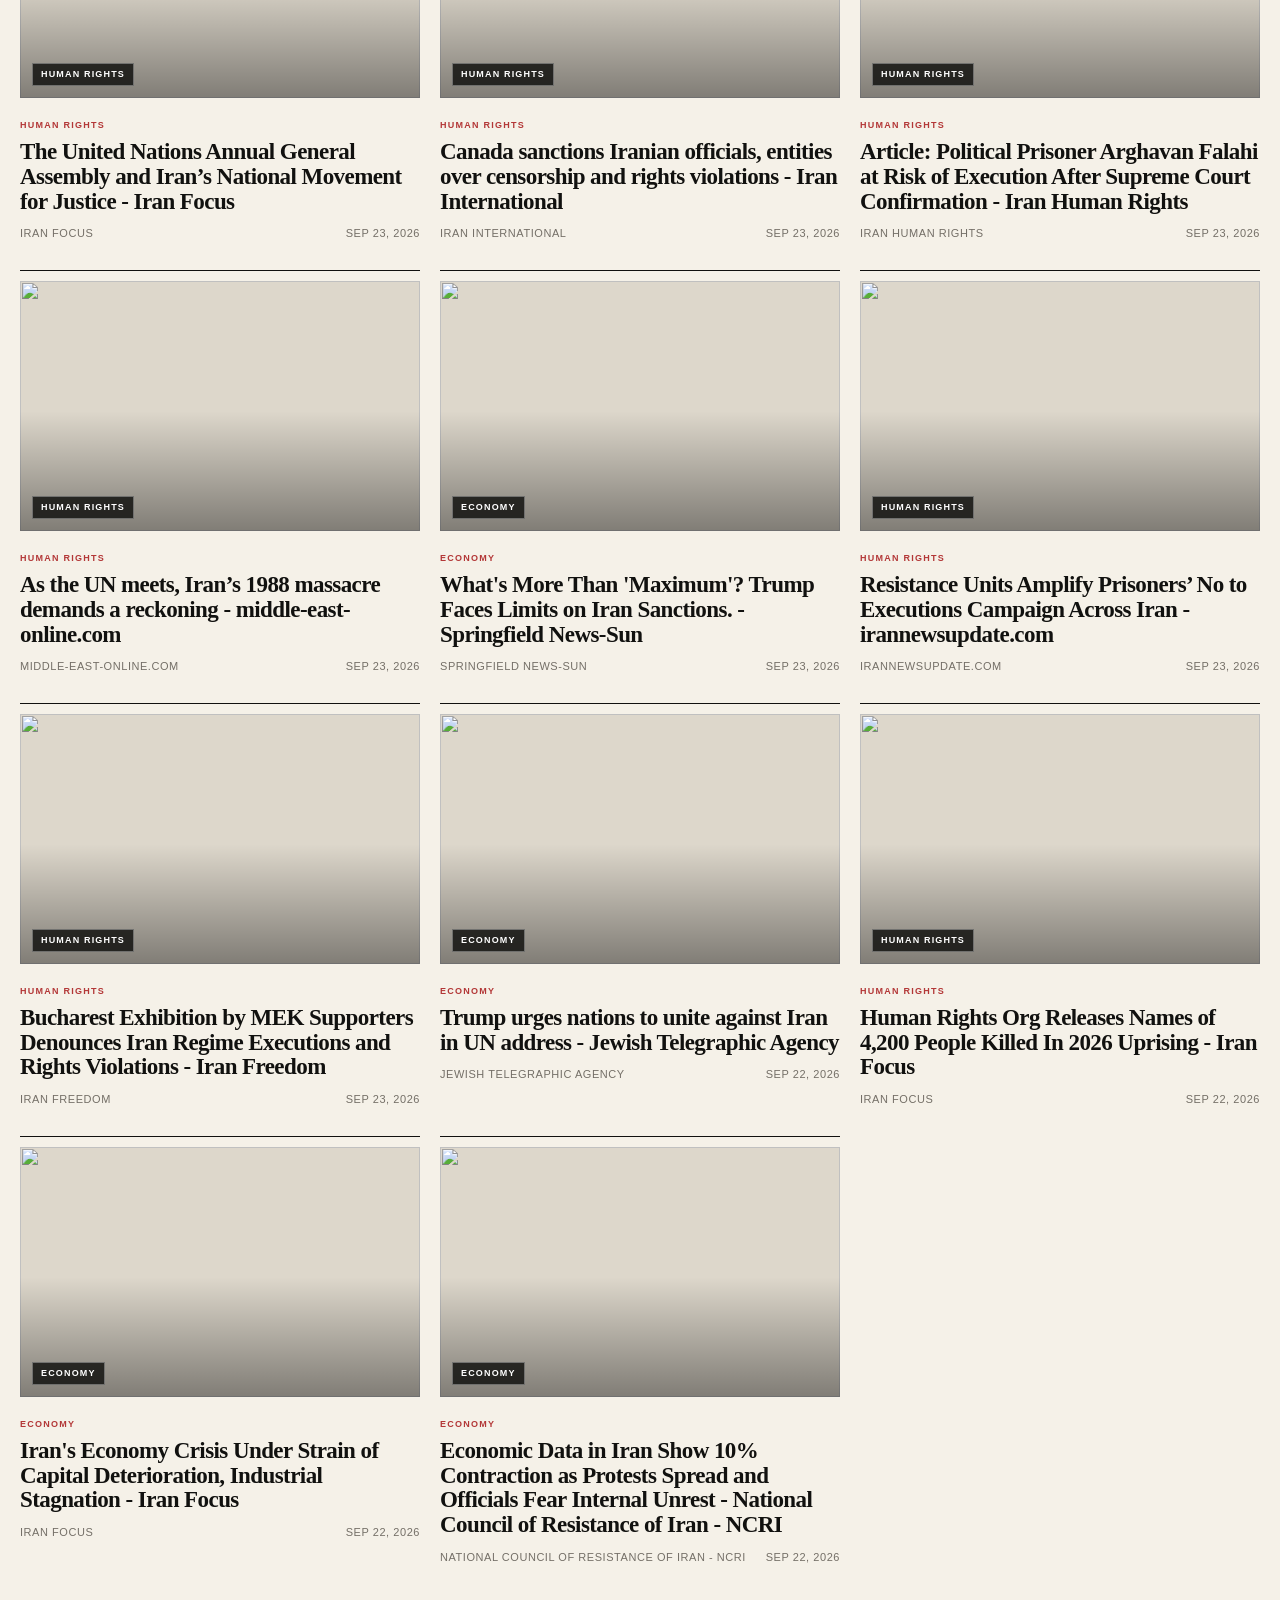
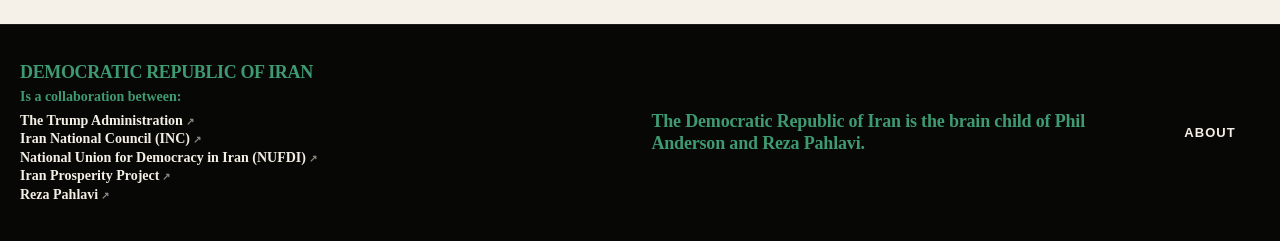
==== commit e920e06e: "Add files via upload" ====
--- a/index.html
+++ b/index.html
@@ -10,7 +10,7 @@
   <meta property="og:type" content="website">
   <meta property="og:url" content="https://democraticrepublicofiran.org/">
   <link rel="icon" href="assets/favicon.svg" type="image/svg+xml">
-  <link rel="stylesheet" href="assets/styles-v20.css">
+  <link rel="stylesheet" href="assets/styles-v22.css">
 </head>
 <body>
   <header class="site-header">
@@ -105,19 +105,6 @@
       <h2>No image-backed stories are available in this section right now.</h2>
       <p>Try another category or Latest.</p>
     </section>
-    <section class="method-strip newsroom-strip">
-      <div class="wrap method-grid">
-        <div class="desk-column">
-          <p class="eyebrow light">THE IRAN DESK</p>
-          <h2>Independent. Focused. Iran.</h2>
-        </div>
-        <div class="publication-column">
-          <a class="text-link light-link" href="about.html">About the publication →</a>
-          <p class="founder-statement">The Democratic Republic of Iran is the brain child of Phil Anderson and Reza Pahlavi.</p>
-        </div>
-      </div>
-    </section>
-
 </main>
 
   <footer class="footer">
@@ -133,13 +120,18 @@
           <li><a href="https://rezapahlavi.org/en" target="_blank" rel="noopener noreferrer">Reza Pahlavi</a></li>
         </ul>
       </div>
+
+      <div class="footer-founder">
+        <p>The Democratic Republic of Iran is the brain child of Phil Anderson and Reza Pahlavi.</p>
+      </div>
+
       <div class="footer-nav">
         <a href="about.html">About</a>
       </div>
     </div>
   </footer>
 
-  <script src="assets/app-v21.js" defer></script>
+  <script src="assets/app-v22.js" defer></script>
 
   <script>
     (() => {
--- a/assets/styles-v22.css
+++ b/assets/styles-v22.css
@@ -0,0 +1,1269 @@
+:root{
+  --ink:#11110f;
+  --paper:#f5f1e8;
+  --white:#fff;
+  --muted:#746f67;
+  --line:#cbc4b8;
+  --green:#1e6d4f;
+  --red:#b33737;
+  --max:1240px;
+  --serif:Georgia,"Times New Roman",serif;
+  --sans:Arial,Helvetica,sans-serif;
+}
+*{box-sizing:border-box}
+html{scroll-behavior:smooth}
+body{
+  margin:0;
+  overflow-x:hidden;
+  background:var(--paper);
+  color:var(--ink);
+  font-family:var(--sans);
+  line-height:1.45;
+}
+a{color:inherit;text-decoration:none}
+button,input{font:inherit}
+img{max-width:100%}
+.wrap{width:min(var(--max),calc(100% - 40px));margin-inline:auto}
+
+.tricolor{
+  height:6px;
+  display:grid;
+  grid-template-columns:1fr 1fr 1fr;
+}
+.tricolor span:nth-child(1){background:var(--green)}
+.tricolor span:nth-child(2){background:#f7f5ee}
+.tricolor span:nth-child(3){background:var(--red)}
+
+.site-header{background:var(--paper)}
+.utility-bar{
+  display:flex;
+  justify-content:space-between;
+  gap:20px;
+  padding:11px 0;
+  border-bottom:1px solid var(--line);
+  font-size:11px;
+  letter-spacing:.12em;
+  text-transform:uppercase;
+}
+.utility-bar p{margin:0}
+.utility-links{display:flex;gap:22px}
+.utility-links a:hover,.simple-nav a:hover,.footer a:hover{text-decoration:underline}
+
+.masthead{
+  display:flex;
+  align-items:flex-end;
+  justify-content:space-between;
+  gap:30px;
+  padding:30px 0 25px;
+  min-height:0 !important;
+  background:transparent !important;
+}
+.masthead::before,.masthead::after{display:none !important}
+.brand{
+  display:inline-flex;
+  flex-direction:column;
+  line-height:.88;
+}
+.brand-kicker{
+  margin:0 0 5px 4px;
+  font-size:10px;
+  letter-spacing:.28em;
+  font-weight:700;
+}
+.brand-title{
+  font-family:var(--serif);
+  font-weight:900;
+  font-size:clamp(30px,4vw,62px);
+  letter-spacing:-.045em;
+}
+.brand-title-small{font-size:clamp(27px,3.4vw,50px)}
+.masthead-note{
+  display:flex;
+  flex-direction:column;
+  border-left:1px solid var(--ink);
+  padding-left:18px;
+  text-align:right;
+  font-size:11px;
+  letter-spacing:.08em;
+  text-transform:uppercase;
+}
+.masthead-note strong{font-size:14px;margin-bottom:4px}
+
+/* Deliberately NOT sticky: it must never cut through a story image. */
+.primary-nav{
+  position:static;
+  z-index:auto;
+  border-top:2px solid var(--ink);
+  border-bottom:1px solid var(--ink);
+  background:#ede7db;
+}
+.nav-inner{
+  display:flex;
+  align-items:center;
+  overflow-x:auto;
+  scrollbar-width:none;
+}
+.nav-inner::-webkit-scrollbar{display:none}
+.nav-link,.search-toggle{
+  appearance:none;
+  border:0;
+  background:none;
+  padding:14px 15px;
+  white-space:nowrap;
+  cursor:pointer;
+  text-transform:uppercase;
+  font-size:11px;
+  font-weight:700;
+  letter-spacing:.08em;
+}
+.nav-link:first-child{padding-left:0}
+.nav-link:hover,.nav-link.active{color:var(--red)}
+.search-toggle{margin-left:auto;font-size:23px;padding-right:0}
+
+.search-panel{border-bottom:1px solid var(--ink);background:#fff}
+.search-panel .wrap{
+  padding:18px 0;
+  display:flex;
+  align-items:center;
+  gap:20px;
+}
+.search-panel label{
+  font-weight:700;
+  text-transform:uppercase;
+  font-size:11px;
+  letter-spacing:.08em;
+}
+.search-panel input{
+  flex:1;
+  border:0;
+  border-bottom:2px solid var(--ink);
+  padding:10px 0;
+  background:transparent;
+  outline:none;
+  font-family:var(--serif);
+  font-size:22px;
+}
+
+.intro{
+  display:grid;
+  grid-template-columns:1.35fr .8fr;
+  gap:60px;
+  padding:45px 0 27px;
+  border-bottom:1px solid var(--ink);
+}
+.eyebrow{
+  margin:0 0 10px;
+  color:var(--red);
+  text-transform:uppercase;
+  font-size:10px;
+  font-weight:800;
+  letter-spacing:.16em;
+}
+.intro h1,.article-page h1{
+  max-width:850px;
+  margin:0;
+  font-family:var(--serif);
+  font-size:clamp(38px,5vw,70px);
+  line-height:.98;
+  letter-spacing:-.04em;
+}
+.intro-copy{
+  align-self:end;
+  margin:0;
+  color:#4f4b45;
+  font-size:15px;
+}
+
+.status-row{
+  display:flex;
+  justify-content:space-between;
+  gap:20px;
+  padding:13px 0;
+  color:var(--muted);
+  font-size:10px;
+  letter-spacing:.08em;
+  text-transform:uppercase;
+}
+
+/* Lead layout is constrained; no full-screen/full-bleed photos. */
+.lead-layout{
+  display:grid;
+  grid-template-columns:minmax(0,1.55fr) minmax(280px,.75fr);
+  gap:26px;
+  padding:12px 0 42px;
+  align-items:start;
+}
+.lead-card,.side-stack{min-width:0}
+.lead-card{
+  padding-bottom:22px;
+  border-bottom:1px solid var(--ink);
+}
+.visual{
+  position:relative;
+  width:100%;
+  overflow:hidden;
+  background:#ddd7cb;
+}
+.lead-card .visual{
+  aspect-ratio:16/9;
+  height:auto;
+  max-height:430px;
+}
+.story-card .visual{
+  aspect-ratio:16/10;
+  height:auto;
+  margin-bottom:13px;
+}
+.side-thumb .visual{
+  aspect-ratio:4/3;
+  height:auto;
+}
+.visual img.publisher-art{
+  position:absolute;
+  inset:0;
+  width:100%;
+  height:100%;
+  display:block;
+  object-fit:cover;
+  z-index:1;
+}
+.visual-overlay{
+  position:absolute;
+  inset:0;
+  z-index:2;
+  background:linear-gradient(180deg,rgba(0,0,0,0) 52%,rgba(0,0,0,.42) 100%);
+}
+.visual-mark{
+  position:absolute;
+  left:12px;
+  bottom:12px;
+  z-index:3;
+  display:inline-flex;
+  width:auto;
+  height:auto;
+  padding:6px 8px;
+  border:1px solid rgba(255,255,255,.35);
+  background:rgba(17,17,15,.84);
+  color:white;
+  font-family:var(--sans);
+  font-size:9px;
+  line-height:1;
+  font-weight:800;
+  letter-spacing:.13em;
+  text-transform:uppercase;
+}
+.lead-card .copy{padding-top:17px}
+.tag{
+  color:var(--red);
+  font-size:9px;
+  font-weight:800;
+  letter-spacing:.14em;
+  text-transform:uppercase;
+}
+.lead-card h2{
+  margin:7px 0 11px;
+  font-family:var(--serif);
+  font-size:clamp(29px,3.1vw,47px);
+  line-height:1.03;
+  letter-spacing:-.035em;
+}
+.lead-card h2 a:hover,.story-card h3 a:hover,.side-story h3 a:hover{
+  text-decoration:underline;
+  text-decoration-thickness:1px;
+  text-underline-offset:3px;
+}
+.meta{
+  margin:0;
+  color:var(--muted);
+  font-size:11px;
+  text-transform:uppercase;
+  letter-spacing:.05em;
+}
+
+.side-stack{
+  padding-left:24px;
+  border-left:1px solid var(--ink);
+}
+.side-story{
+  display:grid;
+  grid-template-columns:132px minmax(0,1fr);
+  gap:15px;
+  align-items:start;
+  padding:0 0 18px;
+  margin:0 0 18px;
+  border-bottom:1px solid var(--line);
+}
+.side-story:last-child{border-bottom:0}
+.side-story h3{
+  margin:5px 0 9px;
+  font-family:var(--serif);
+  font-size:19px;
+  line-height:1.08;
+  letter-spacing:-.02em;
+}
+.side-story .meta{
+  display:flex;
+  flex-wrap:wrap;
+  gap:5px 12px;
+}
+
+.section-divider{
+  display:flex;
+  justify-content:space-between;
+  align-items:end;
+  padding:16px 0 13px;
+  border-top:3px solid var(--ink);
+}
+.section-divider h2{
+  margin:0;
+  font-family:var(--serif);
+  font-size:32px;
+  letter-spacing:-.03em;
+}
+.section-divider p:last-child{
+  color:var(--muted);
+  font-size:11px;
+  text-transform:uppercase;
+  letter-spacing:.08em;
+}
+
+.card-grid{
+  display:grid;
+  grid-template-columns:repeat(3,minmax(0,1fr));
+  gap:28px 20px;
+  padding-bottom:58px;
+}
+.story-card{
+  min-width:0;
+  padding-top:10px;
+  border-top:1px solid var(--ink);
+}
+.story-card h3{
+  margin:6px 0 12px;
+  font-family:var(--serif);
+  font-size:23px;
+  line-height:1.07;
+  letter-spacing:-.025em;
+}
+.story-card .meta{
+  display:flex;
+  justify-content:space-between;
+  gap:12px;
+}
+
+.empty-state{
+  padding:55px 0 80px;
+  border-top:2px solid var(--ink);
+}
+.empty-state h2{
+  max-width:780px;
+  font-family:var(--serif);
+  font-size:34px;
+}
+
+.method-strip{
+  padding:50px 0;
+  background:#0d0e0c;
+  color:var(--paper);
+}
+.method-grid{
+  display:grid;
+  grid-template-columns:1fr 1fr .6fr;
+  gap:50px;
+  align-items:end;
+}
+.method-grid h2{
+  margin:0;
+  font-family:var(--serif);
+  font-size:38px;
+  line-height:1;
+}
+.method-grid p{margin:0;color:#c9c4bb}
+.light{color:#e98282}
+.text-link{
+  font-size:12px;
+  font-weight:800;
+  letter-spacing:.08em;
+  text-transform:uppercase;
+}
+.light-link{color:white}
+
+.footer{
+  padding:36px 0;
+  background:#070706;
+  color:#d9d4cc;
+}
+.footer-grid{
+  display:grid;
+  grid-template-columns:1.4fr .6fr 1fr;
+  gap:30px;
+  align-items:end;
+}
+.footer-brand{
+  color:white;
+  font-family:var(--serif);
+  font-weight:700;
+  font-size:22px;
+}
+.footer p{
+  margin:7px 0 0;
+  color:#aaa59e;
+  font-size:12px;
+}
+.footer-grid>div:nth-child(2){
+  display:flex;
+  flex-direction:column;
+  gap:5px;
+  font-size:12px;
+}
+.copyright{text-align:right}
+
+/* About / source pages */
+.simple-header{border-bottom:1px solid var(--ink)}
+.simple-nav{
+  display:flex;
+  justify-content:space-between;
+  align-items:center;
+  padding:22px 0;
+}
+.mini-brand{
+  font-family:var(--serif);
+  font-weight:800;
+  letter-spacing:-.02em;
+}
+.simple-nav nav{
+  display:flex;
+  gap:24px;
+  font-size:12px;
+  text-transform:uppercase;
+  letter-spacing:.07em;
+}
+.article-page{padding:70px 0 95px;max-width:950px}
+.dek{
+  max-width:820px;
+  margin:24px 0 55px;
+  color:#47433e;
+  font-family:var(--serif);
+  font-size:24px;
+  line-height:1.35;
+}
+.prose{
+  max-width:760px;
+  font-family:var(--serif);
+  font-size:18px;
+  line-height:1.7;
+}
+.prose h2{
+  margin:45px 0 10px;
+  padding-top:16px;
+  border-top:1px solid var(--ink);
+  font-family:var(--sans);
+  font-size:13px;
+  letter-spacing:.12em;
+  text-transform:uppercase;
+}
+.prose code{font-family:monospace;font-size:.9em;background:#e5dfd4;padding:2px 5px}
+.query-list{columns:2;padding-left:20px}
+
+@media (max-width:900px){
+  .masthead-note{display:none}
+  .intro{grid-template-columns:1fr;gap:20px;padding-top:38px}
+  .lead-layout{grid-template-columns:1fr}
+  .side-stack{
+    padding-left:0;
+    border-left:0;
+    display:grid;
+    grid-template-columns:1fr 1fr;
+    gap:20px;
+  }
+  .side-story{
+    grid-template-columns:120px minmax(0,1fr);
+    border-top:1px solid var(--line);
+    padding-top:14px;
+  }
+  .card-grid{grid-template-columns:1fr 1fr}
+  .method-grid{grid-template-columns:1fr}
+  .footer-grid{grid-template-columns:1fr 1fr}
+  .copyright{text-align:left;grid-column:1/-1}
+}
+@media (max-width:620px){
+  .wrap{width:min(var(--max),calc(100% - 24px))}
+  .utility-links{display:none}
+  .masthead{padding:24px 0 20px}
+  .brand-title{font-size:36px}
+  .brand-title-small{font-size:31px}
+  .search-panel .wrap{display:block}
+  .search-panel label{display:block;margin-bottom:8px}
+  .side-stack,.card-grid{grid-template-columns:1fr}
+  .side-story{grid-template-columns:108px minmax(0,1fr)}
+  .section-divider{align-items:flex-start}
+  .simple-nav{align-items:flex-start;gap:18px;flex-direction:column}
+  .query-list{columns:1}
+}
+
+
+/* ---------- V11 unified video header ---------- */
+
+/* Homepage top utility links remain above the new header */
+.site-header{
+  background:var(--paper);
+}
+
+/* New black header combines site identity + single featured video */
+.video-hero{
+  background:#0d0e0c;
+  color:var(--paper);
+  border-top:1px solid #242421;
+  border-bottom:1px solid #242421;
+  padding:42px 0 46px;
+}
+.video-hero-grid{
+  display:grid;
+  grid-template-columns:minmax(320px,.72fr) minmax(0,1.28fr);
+  gap:44px;
+  align-items:center;
+}
+.video-hero-copy{
+  min-width:0;
+}
+.video-hero-kicker{
+  display:block;
+  margin:0 0 8px;
+  color:#e5ded2;
+  font-size:10px;
+  font-weight:800;
+  letter-spacing:.22em;
+  text-transform:uppercase;
+}
+.video-hero-title{
+  margin:0;
+  font-family:var(--serif);
+  font-size:clamp(42px,5.4vw,76px);
+  line-height:.86;
+  letter-spacing:-.052em;
+  font-weight:900;
+  color:white;
+}
+.video-hero-title span{
+  display:block;
+}
+.video-hero-rule{
+  width:76px;
+  height:3px;
+  margin:25px 0 19px;
+  background:linear-gradient(90deg,var(--green),#e9e4d9 50%,var(--red));
+}
+.video-hero-label{
+  margin:0 0 4px;
+  color:#df8b86;
+  font-size:10px;
+  font-weight:800;
+  letter-spacing:.15em;
+  text-transform:uppercase;
+}
+.video-hero-person{
+  margin:0 0 8px;
+  color:white;
+  font-family:var(--serif);
+  font-size:27px;
+  line-height:1.05;
+}
+.video-hero-copy p.video-hero-description{
+  max-width:430px;
+  margin:0 0 18px;
+  color:#c9c4bb;
+  font-size:14px;
+}
+.video-hero-link{
+  display:inline-block;
+  color:white;
+  font-size:11px;
+  font-weight:800;
+  letter-spacing:.1em;
+  text-transform:uppercase;
+  border-bottom:1px solid rgba(255,255,255,.48);
+  padding-bottom:3px;
+}
+.video-hero .video-frame{
+  position:relative;
+  width:100%;
+  aspect-ratio:16/9;
+  overflow:hidden;
+  border:1px solid #34332f;
+  background:#000;
+  box-shadow:0 18px 50px rgba(0,0,0,.34);
+}
+.video-hero .video-frame iframe{
+  position:absolute;
+  inset:0;
+  width:100%;
+  height:100%;
+  border:0;
+}
+
+/* Category navigation sits below the black header */
+.primary-nav{
+  position:static;
+}
+
+/* Remove all legacy homepage hero behavior if old classes remain anywhere */
+.leadership-hero,
+.home-masthead,
+.featured-video-section{
+  display:none !important;
+}
+
+/* ---------- expanded About page from supplied copy ---------- */
+.about-intro{
+  max-width:850px;
+}
+.founder-note{
+  margin:38px 0;
+  padding:25px 28px;
+  background:#eae3d7;
+  border-left:4px solid #c59a35;
+  font-family:var(--serif);
+  font-size:20px;
+  line-height:1.55;
+}
+.about-section{
+  margin:44px 0 0;
+}
+.about-section h2{
+  margin:0 0 15px;
+  padding:10px 14px;
+  background:#ece5da;
+  border-left:4px solid #c59a35;
+  font-family:var(--serif);
+  font-size:31px;
+  line-height:1;
+  letter-spacing:-.02em;
+}
+.about-section h3{
+  margin:28px 0 8px;
+  font-family:var(--serif);
+  font-size:22px;
+  color:#223047;
+}
+.about-section p{
+  margin:0 0 16px;
+  font-family:var(--serif);
+  font-size:18px;
+  line-height:1.62;
+}
+.founder-attribution{
+  margin-top:18px !important;
+  font-style:italic;
+}
+.bio-grid{
+  display:grid;
+  grid-template-columns:1fr 1fr;
+  gap:28px;
+  margin-top:28px;
+}
+.bio-card{
+  padding:24px;
+  border-top:2px solid var(--ink);
+  background:#eee8dd;
+}
+.bio-card h3{
+  margin-top:0;
+}
+.bio-card p{
+  font-family:var(--sans);
+  font-size:14px;
+  line-height:1.58;
+}
+.contact-strip{
+  margin-top:50px;
+  padding:16px 18px;
+  border-top:1px solid var(--ink);
+  border-bottom:1px solid var(--ink);
+  background:#ebe5d9;
+  font-size:12px;
+}
+.contact-strip p{
+  margin:0;
+}
+.contact-strip a{
+  font-weight:800;
+  text-decoration:underline;
+  text-underline-offset:2px;
+}
+
+/* Compact collaborator footer */
+.footer-grid.footer-collaboration{
+  grid-template-columns:1.55fr .55fr .9fr;
+  align-items:start;
+}
+.collaboration-copy{
+  max-width:720px;
+}
+.collaboration-copy p{
+  color:#d7d2ca;
+  font-size:13px;
+  line-height:1.55;
+}
+.collaboration-list{
+  list-style:none;
+  padding:0;
+  margin:12px 0 0;
+  display:grid;
+  gap:4px;
+}
+.collaboration-list li{
+  color:white;
+  font-family:var(--serif);
+  font-size:17px;
+  line-height:1.25;
+  font-weight:700;
+}
+.footer-nav{
+  display:flex;
+  flex-direction:column;
+  gap:6px;
+  font-size:12px;
+}
+.footer-disclaimer{
+  text-align:right;
+  color:#aaa59e;
+  font-size:11px;
+  line-height:1.5;
+}
+
+/* Lower black founder strip remains, as previously requested */
+.newsroom-strip .method-grid{
+  grid-template-columns:.8fr 1.4fr .5fr;
+}
+.founder-statement{
+  margin:0 !important;
+  color:#e2ddd3 !important;
+  font-family:var(--serif);
+  font-size:clamp(20px,2vw,28px) !important;
+  line-height:1.25;
+}
+
+@media (max-width:900px){
+  .video-hero-grid{
+    grid-template-columns:1fr;
+  }
+  .video-hero-copy{
+    max-width:760px;
+  }
+  .bio-grid{
+    grid-template-columns:1fr;
+  }
+  .newsroom-strip .method-grid{
+    grid-template-columns:1fr;
+  }
+  .footer-grid.footer-collaboration{
+    grid-template-columns:1fr 1fr;
+  }
+  .footer-disclaimer{
+    grid-column:1/-1;
+    text-align:left;
+  }
+}
+@media (max-width:620px){
+  .video-hero{
+    padding:32px 0 36px;
+  }
+  .video-hero-title{
+    font-size:45px;
+  }
+  .video-hero-person{
+    font-size:23px;
+  }
+  .footer-grid.footer-collaboration{
+    grid-template-columns:1fr;
+  }
+}
+
+
+/* ---------- V13 simplified video header ---------- */
+.video-hero{
+  padding:38px 0 42px;
+}
+.video-hero-grid{
+  grid-template-columns:minmax(330px,.78fr) minmax(0,1.22fr);
+  gap:34px;
+}
+.video-hero-copy{
+  display:flex;
+  flex-direction:column;
+  justify-content:center;
+}
+.video-hero-title{
+  font-size:clamp(39px,4.75vw,68px);
+  line-height:.90;
+  max-width:100%;
+}
+.video-hero-title span{
+  white-space:nowrap;
+}
+.video-hero-rule{
+  margin:24px 0 0;
+}
+
+/* Remove the old featured-video copy completely */
+.video-hero-label,
+.video-hero-person,
+.video-hero-description,
+.video-hero-link{
+  display:none !important;
+}
+
+/* Clean custom player shell: no YouTube title/redirect overlay before playback */
+.clean-video-player{
+  position:relative;
+  width:100%;
+  aspect-ratio:16/9;
+  overflow:hidden;
+  border:1px solid #34332f;
+  background:#000;
+  box-shadow:0 18px 50px rgba(0,0,0,.34);
+}
+.clean-video-poster{
+  position:absolute;
+  inset:0;
+  width:100%;
+  height:100%;
+  object-fit:cover;
+  display:block;
+}
+.clean-video-shade{
+  position:absolute;
+  inset:0;
+  background:linear-gradient(180deg,rgba(0,0,0,.03),rgba(0,0,0,.14));
+  pointer-events:none;
+}
+.clean-video-play{
+  position:absolute;
+  left:50%;
+  top:50%;
+  transform:translate(-50%,-50%);
+  width:82px;
+  height:58px;
+  border:0;
+  border-radius:16px;
+  background:#ff0033;
+  color:white;
+  cursor:pointer;
+  display:flex;
+  align-items:center;
+  justify-content:center;
+  box-shadow:0 10px 28px rgba(0,0,0,.38);
+  transition:transform .16s ease,background .16s ease;
+}
+.clean-video-play:hover{
+  transform:translate(-50%,-50%) scale(1.06);
+  background:#e0002d;
+}
+.clean-video-play::before{
+  content:"";
+  display:block;
+  margin-left:5px;
+  width:0;
+  height:0;
+  border-top:11px solid transparent;
+  border-bottom:11px solid transparent;
+  border-left:18px solid white;
+}
+.clean-video-player iframe{
+  position:absolute;
+  inset:0;
+  width:100%;
+  height:100%;
+  border:0;
+}
+@media (max-width:900px){
+  .video-hero-grid{
+    grid-template-columns:1fr;
+  }
+  .video-hero-copy{
+    max-width:760px;
+  }
+  .video-hero-title{
+    font-size:clamp(42px,10vw,70px);
+  }
+}
+@media (max-width:620px){
+  .video-hero-title{
+    font-size:41px;
+  }
+  .video-hero-title span{
+    white-space:normal;
+  }
+  .clean-video-play{
+    width:70px;
+    height:50px;
+    border-radius:14px;
+  }
+}
+
+
+/* ---------- V14 footer wording + sizing requested in Iran page (3) ---------- */
+
+/* Compact collaborator block */
+.footer .footer-brand{
+  font-size:18px !important;
+  line-height:1.05;
+  letter-spacing:-.02em;
+}
+.collaboration-copy p{
+  margin-top:8px !important;
+  margin-bottom:8px !important;
+  font-size:11px !important;
+  line-height:1.35 !important;
+  color:#c8c2b9 !important;
+}
+.collaboration-list{
+  margin-top:7px !important;
+  gap:2px !important;
+}
+.collaboration-list li{
+  font-size:14px !important;
+  line-height:1.18 !important;
+}
+
+/* Make the lower founder/brain-child statement materially smaller */
+.founder-statement{
+  font-size:18px !important;
+  line-height:1.28 !important;
+  max-width:760px;
+}
+
+/* Tighten the black lower strip vertically */
+.newsroom-strip{
+  padding-top:32px !important;
+  padding-bottom:32px !important;
+}
+.newsroom-strip .method-grid{
+  gap:28px !important;
+}
+.newsroom-strip h2{
+  font-size:31px !important;
+}
+
+/* Responsive compacting */
+@media (max-width:620px){
+  .footer .footer-brand{
+    font-size:17px !important;
+  }
+  .collaboration-list li{
+    font-size:13px !important;
+  }
+  .founder-statement{
+    font-size:16px !important;
+  }
+}
+
+
+/* ---------- V16 collaborator links ---------- */
+.collaboration-list a,
+.collaboration-panel a{
+  color:inherit;
+  text-decoration:none;
+}
+.collaboration-list a:hover,
+.collaboration-panel a:hover{
+  text-decoration:underline;
+  text-underline-offset:3px;
+}
+.collaboration-list a::after{
+  content:" ↗";
+  font-family:var(--sans);
+  font-size:.70em;
+  opacity:.55;
+}
+
+
+/* ---------- V19 final footer polish ---------- */
+
+/* Give the upper black strip a stronger two-accent treatment. */
+.newsroom-strip .method-grid{
+  grid-template-columns:1fr 1fr .42fr !important;
+  align-items:center !important;
+  gap:34px !important;
+}
+
+.newsroom-strip .method-grid h2{
+  color:#3f9a72 !important;
+  font-size:31px !important;
+  line-height:1.02 !important;
+  font-weight:800 !important;
+}
+
+.newsroom-strip .founder-statement{
+  color:#d95a57 !important;
+  font-family:var(--serif) !important;
+  font-size:31px !important;
+  line-height:1.02 !important;
+  font-weight:800 !important;
+  max-width:none !important;
+}
+
+.newsroom-strip .light-link{
+  color:#f4efe5 !important;
+  justify-self:end;
+}
+
+/* Make the lower footer balanced and remove the unused third column. */
+.footer{
+  padding:34px 0 !important;
+  border-top:1px solid rgba(255,255,255,.08);
+}
+
+.footer-grid.footer-collaboration{
+  display:grid !important;
+  grid-template-columns:minmax(0,1fr) auto !important;
+  gap:56px !important;
+  align-items:center !important;
+}
+
+.footer .footer-brand{
+  color:#3f9a72 !important;
+}
+
+.collaboration-copy p{
+  color:#d95a57 !important;
+  font-weight:700;
+}
+
+.footer-nav{
+  min-width:110px;
+  align-items:center;
+  justify-content:center;
+}
+
+.footer-nav a{
+  color:#f4efe5;
+  font-size:13px;
+  font-weight:800;
+  letter-spacing:.08em;
+  text-transform:uppercase;
+}
+
+.footer-nav a:hover{
+  color:#d95a57;
+}
+
+/* Copyright/disclaimer has been removed from markup, but hide any stale cached copy. */
+.footer-disclaimer{
+  display:none !important;
+}
+
+@media (max-width:900px){
+  .newsroom-strip .method-grid{
+    grid-template-columns:1fr !important;
+  }
+  .newsroom-strip .light-link{
+    justify-self:start;
+  }
+  .footer-grid.footer-collaboration{
+    grid-template-columns:1fr auto !important;
+    gap:28px !important;
+  }
+}
+
+@media (max-width:620px){
+  .newsroom-strip .method-grid h2,
+  .newsroom-strip .founder-statement{
+    font-size:25px !important;
+  }
+  .footer-grid.footer-collaboration{
+    grid-template-columns:1fr !important;
+  }
+  .footer-nav{
+    align-items:flex-start;
+  }
+}
+
+
+/* ---------- V20: final lower-strip color/alignment fixes ---------- */
+
+/* Upper black publication strip: two balanced columns */
+.newsroom-strip .method-grid{
+  grid-template-columns:minmax(0,.95fr) minmax(0,1.05fr) !important;
+  align-items:start !important;
+  gap:54px !important;
+}
+
+.newsroom-strip .desk-column h2,
+.newsroom-strip .founder-statement{
+  color:#3f9a72 !important;
+  font-family:var(--serif) !important;
+  font-size:31px !important;
+  line-height:1.04 !important;
+  font-weight:800 !important;
+  letter-spacing:-.025em !important;
+}
+
+.newsroom-strip .publication-column{
+  display:flex;
+  flex-direction:column;
+  align-items:flex-start;
+  gap:14px;
+}
+
+.newsroom-strip .light-link{
+  order:0;
+  justify-self:auto !important;
+  color:#f4efe5 !important;
+}
+
+.newsroom-strip .founder-statement{
+  order:1;
+  margin:0 !important;
+  max-width:760px !important;
+}
+
+/* Lower collaborator footer: subtitle matches the green title above it */
+.footer .collaboration-copy > p{
+  color:#3f9a72 !important;
+  font-family:var(--serif) !important;
+  font-size:14px !important;
+  line-height:1.2 !important;
+  font-weight:800 !important;
+}
+
+/* Keep the actual collaborator names visually distinct */
+.footer .collaboration-list a{
+  color:#f4efe5 !important;
+}
+
+/* Better empty state if the updater really has no current items */
+.empty-state{
+  min-height:250px;
+}
+
+@media (max-width:900px){
+  .newsroom-strip .method-grid{
+    grid-template-columns:1fr !important;
+    gap:28px !important;
+  }
+}
+
+@media (max-width:620px){
+  .newsroom-strip .desk-column h2,
+  .newsroom-strip .founder-statement{
+    font-size:25px !important;
+  }
+}
+
+
+/* ---------- V22 metadata spacing + single footer ---------- */
+
+/* Source and relative time must never run together. */
+.meta{
+  display:flex !important;
+  align-items:center;
+  flex-wrap:wrap;
+  column-gap:14px !important;
+  row-gap:4px !important;
+}
+.lead-card .meta,
+.side-story .meta{
+  justify-content:flex-start !important;
+}
+.story-card .meta{
+  justify-content:space-between !important;
+}
+
+/* The old upper black publication strip is intentionally gone. */
+.newsroom-strip{
+  display:none !important;
+}
+
+/* One balanced footer: collaborators | founder line | About */
+.footer{
+  padding:38px 0 !important;
+  background:#070706 !important;
+}
+.footer-grid.footer-collaboration{
+  display:grid !important;
+  grid-template-columns:minmax(360px,1.12fr) minmax(280px,.88fr) auto !important;
+  gap:58px !important;
+  align-items:center !important;
+}
+
+.footer .footer-brand{
+  color:#3f9a72 !important;
+  font-family:var(--serif) !important;
+  font-size:18px !important;
+  font-weight:800 !important;
+  line-height:1.08 !important;
+}
+.footer .collaboration-copy > p{
+  color:#3f9a72 !important;
+  font-family:var(--serif) !important;
+  font-size:14px !important;
+  font-weight:800 !important;
+  line-height:1.2 !important;
+  margin:7px 0 !important;
+}
+.footer .collaboration-list{
+  margin:6px 0 0 !important;
+  gap:2px !important;
+}
+.footer .collaboration-list li,
+.footer .collaboration-list a{
+  font-family:var(--serif) !important;
+  font-size:14px !important;
+  font-weight:700 !important;
+  line-height:1.18 !important;
+  color:#f4efe5 !important;
+}
+
+/* Moved from the deleted upper footer.
+   Match the scale/type of the left-hand footer content instead of the old hero size. */
+.footer-founder{
+  align-self:center;
+  max-width:470px;
+}
+.footer-founder p{
+  margin:0 !important;
+  color:#3f9a72 !important;
+  font-family:var(--serif) !important;
+  font-size:18px !important;
+  font-weight:800 !important;
+  line-height:1.22 !important;
+  letter-spacing:-.01em !important;
+}
+
+.footer-nav{
+  min-width:100px !important;
+  align-items:center !important;
+  justify-content:center !important;
+}
+.footer-nav a{
+  color:#f4efe5 !important;
+  font-size:13px !important;
+  font-weight:800 !important;
+  letter-spacing:.08em !important;
+  text-transform:uppercase !important;
+}
+
+@media (max-width:980px){
+  .footer-grid.footer-collaboration{
+    grid-template-columns:1fr 1fr !important;
+    gap:32px !important;
+  }
+  .footer-nav{
+    grid-column:1/-1;
+    align-items:flex-start !important;
+  }
+}
+
+@media (max-width:680px){
+  .footer-grid.footer-collaboration{
+    grid-template-columns:1fr !important;
+    gap:24px !important;
+  }
+  .footer-founder{
+    max-width:none;
+  }
+  .footer-nav{
+    grid-column:auto;
+  }
+}
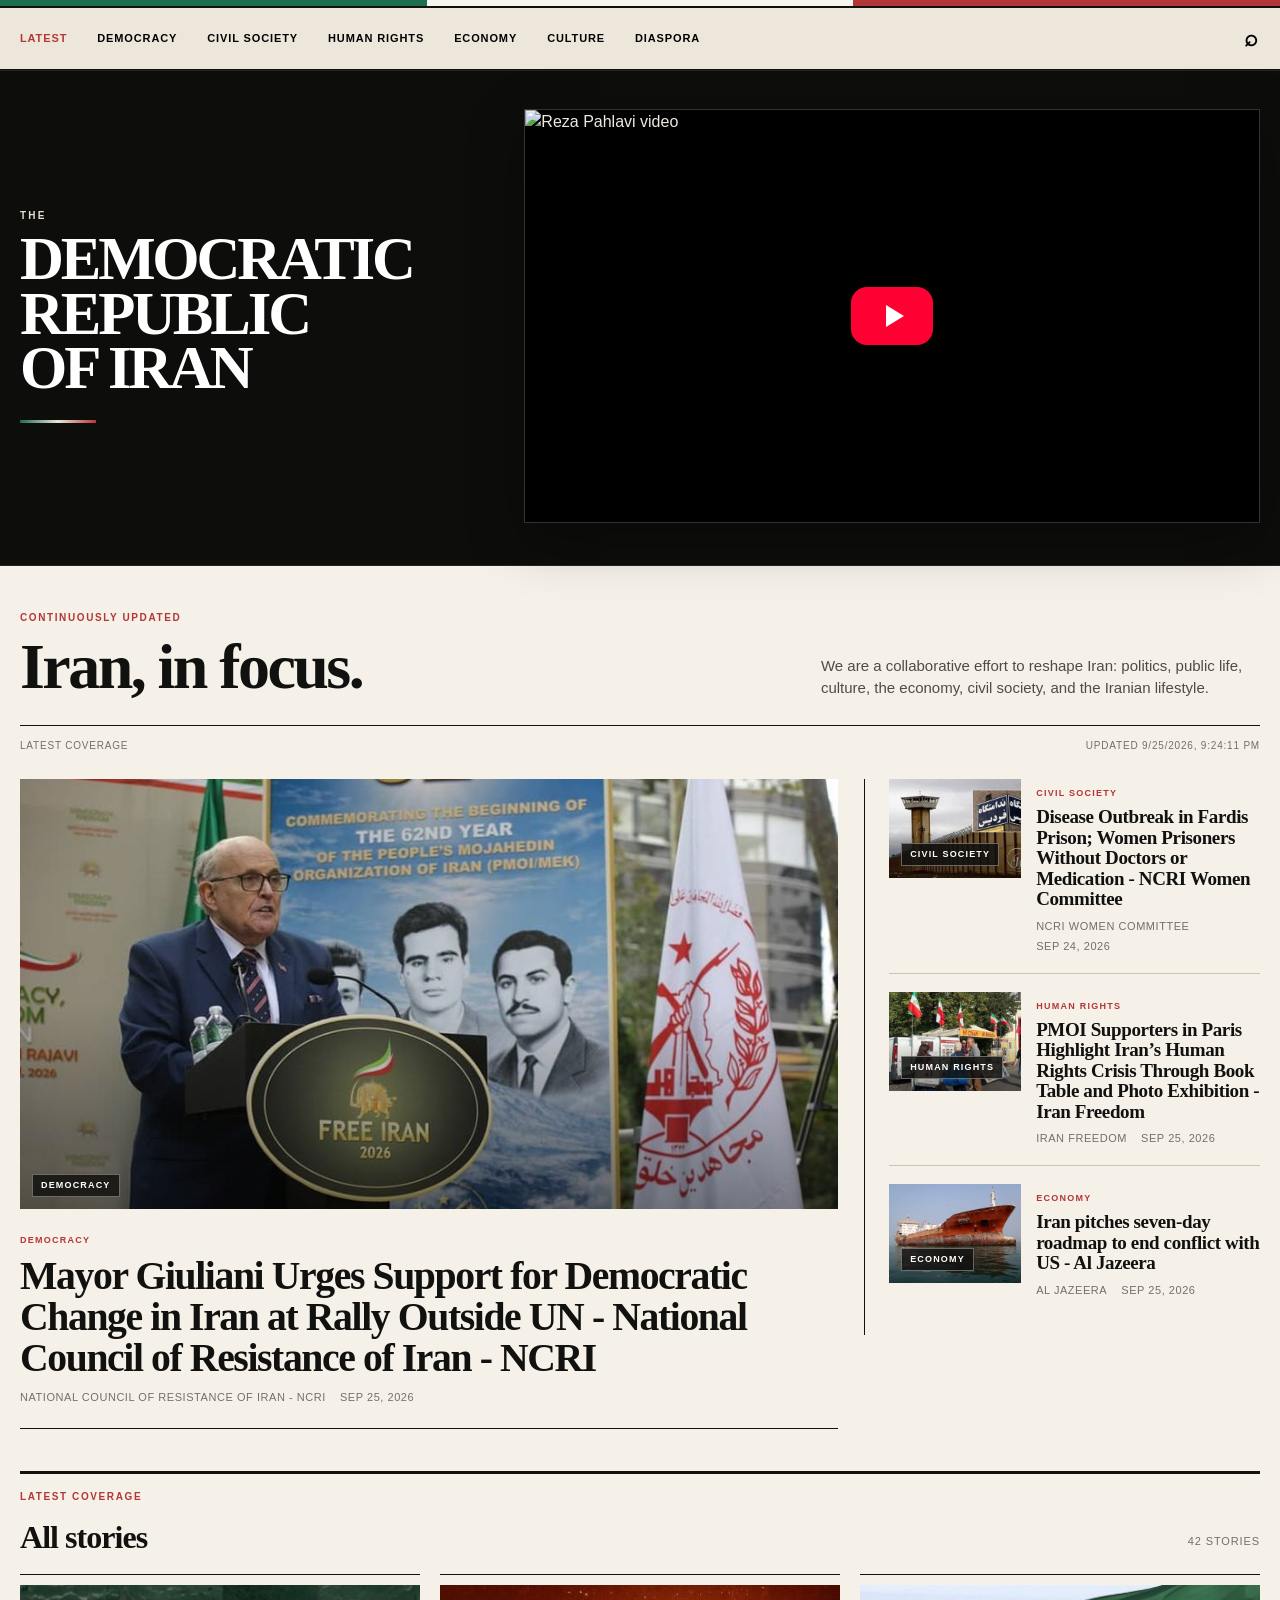
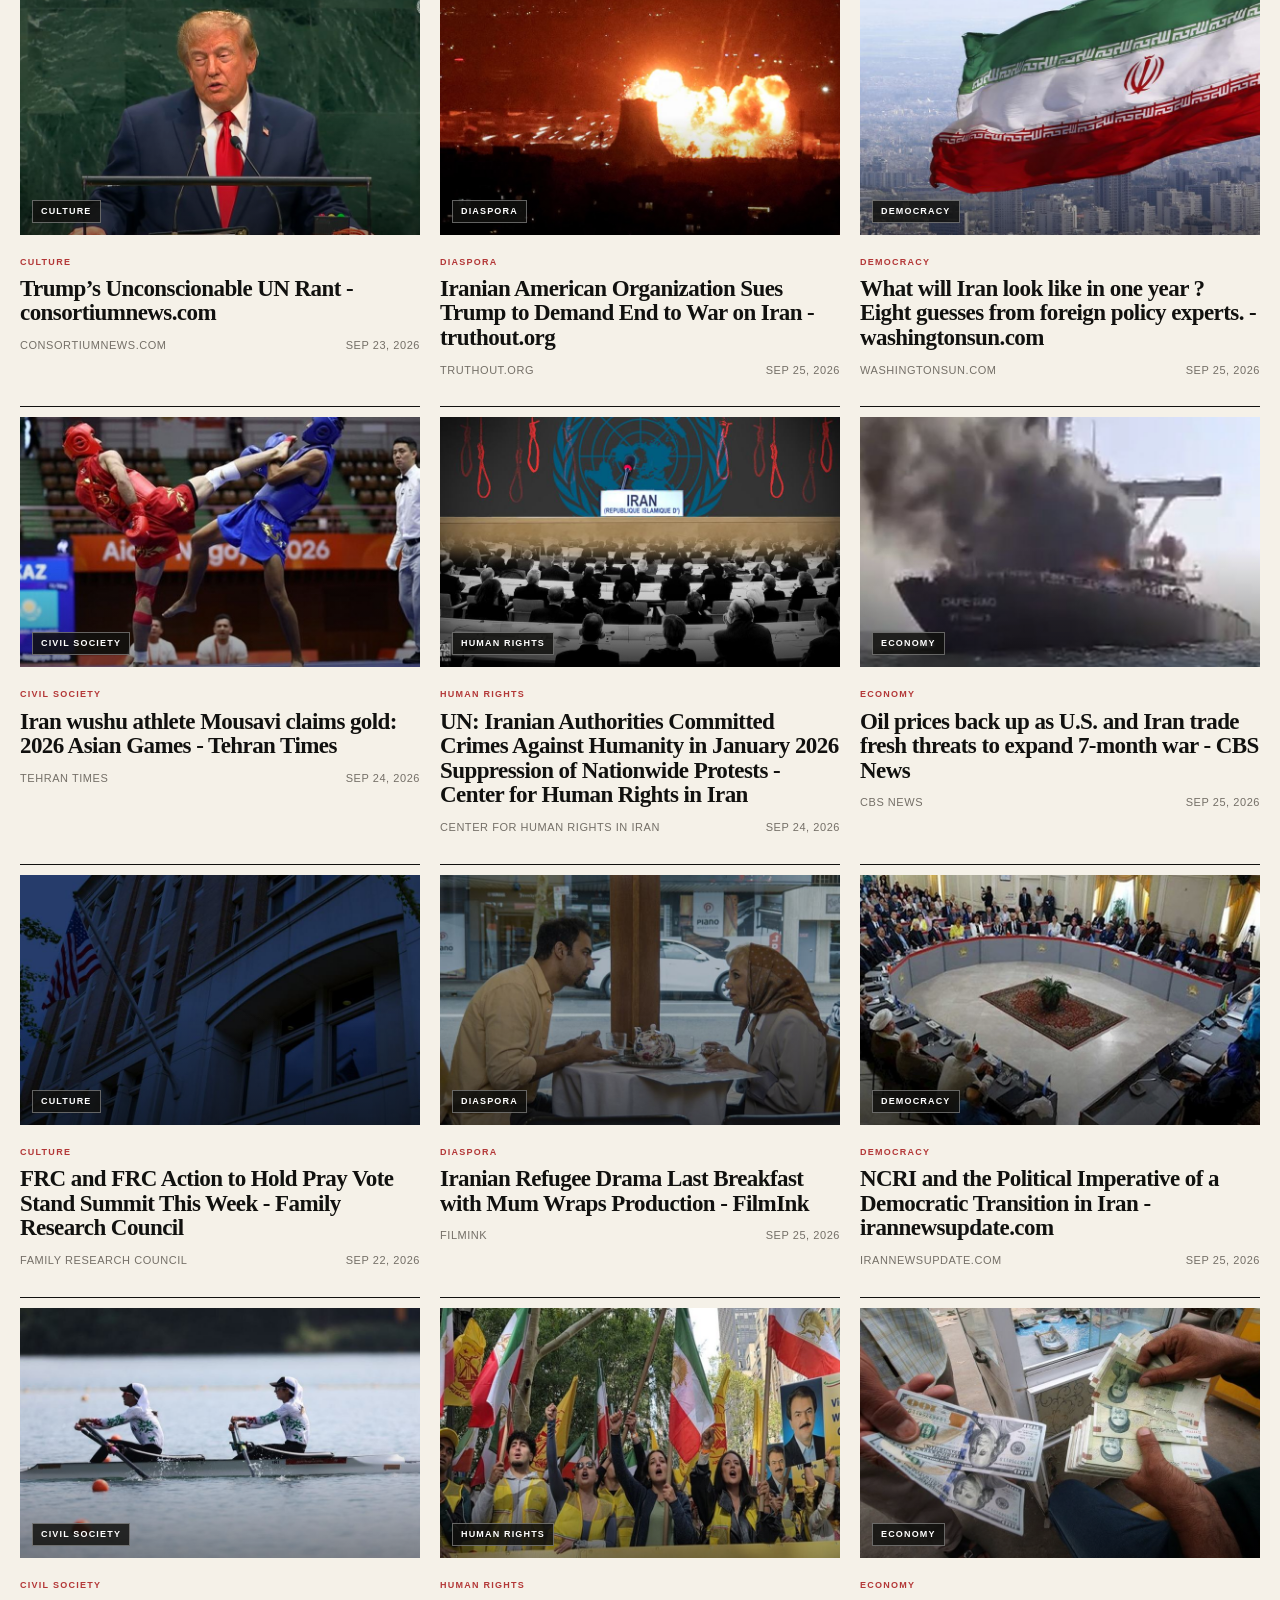
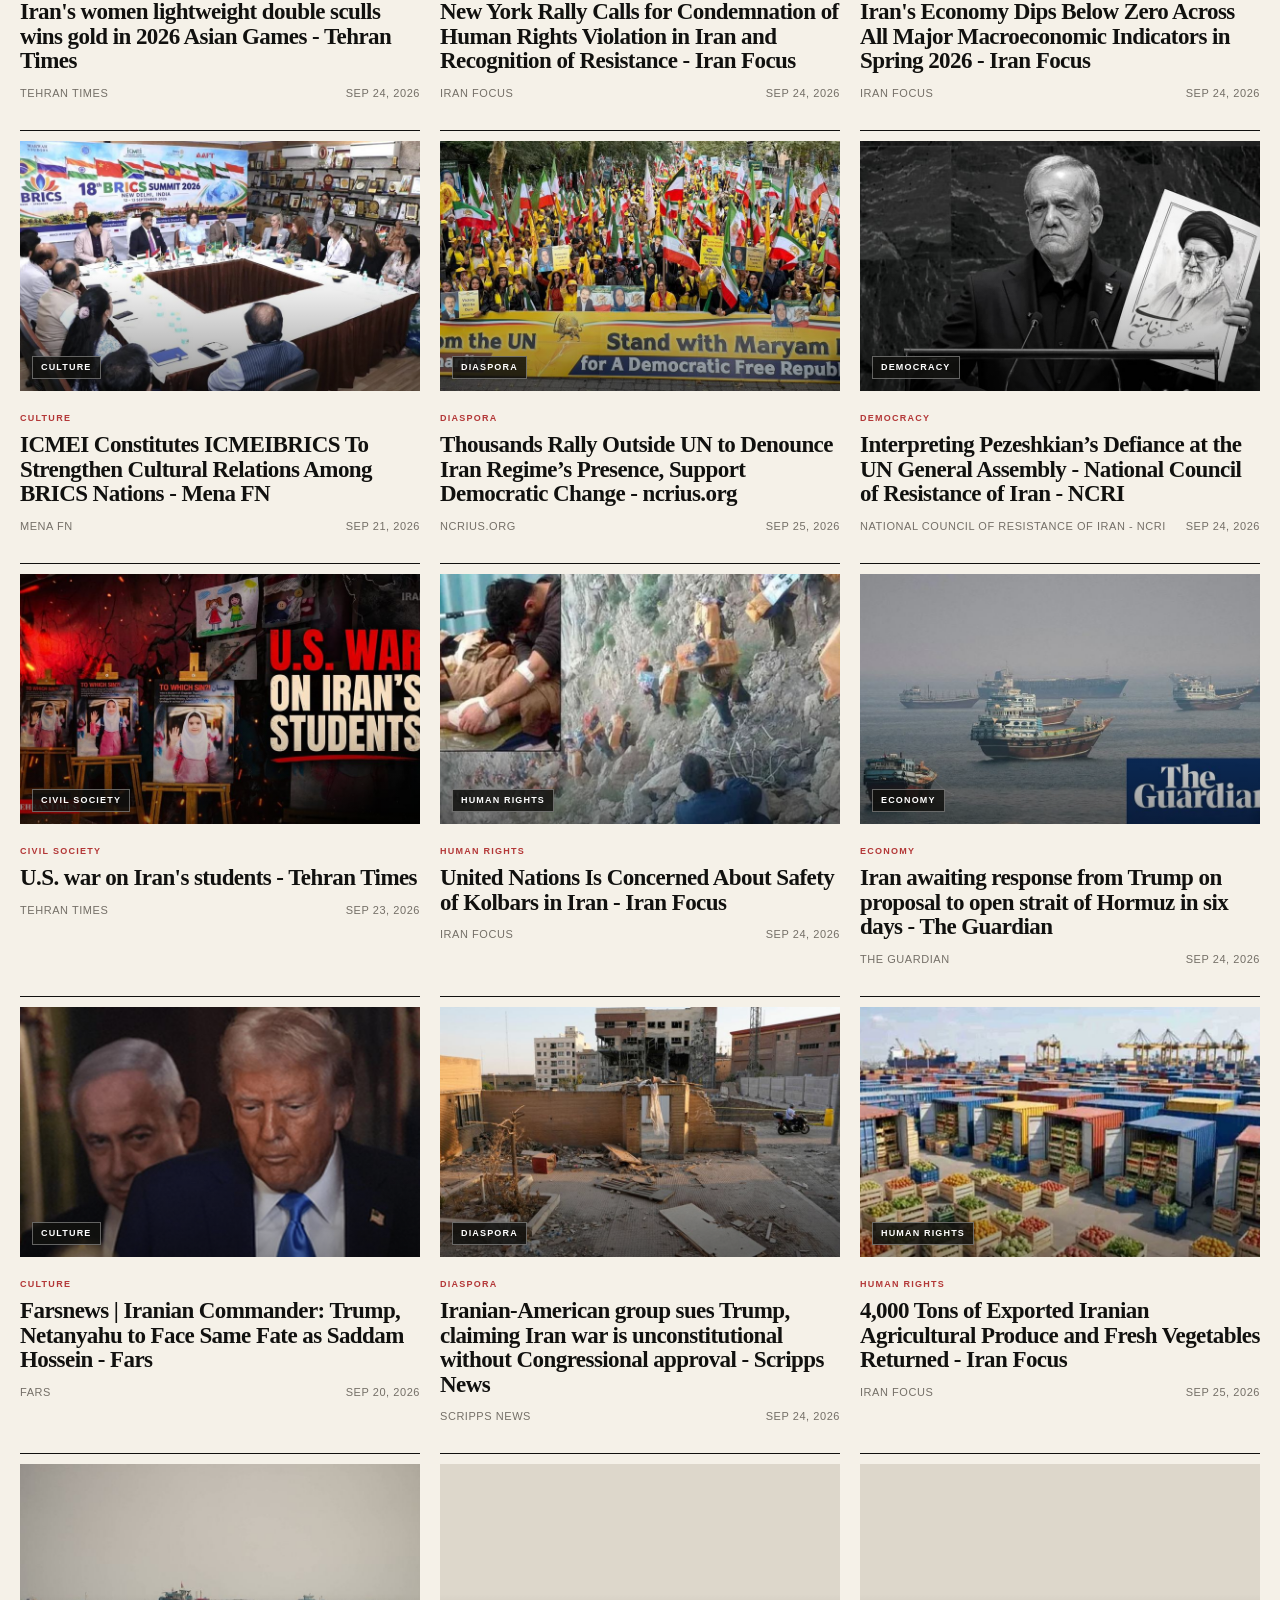
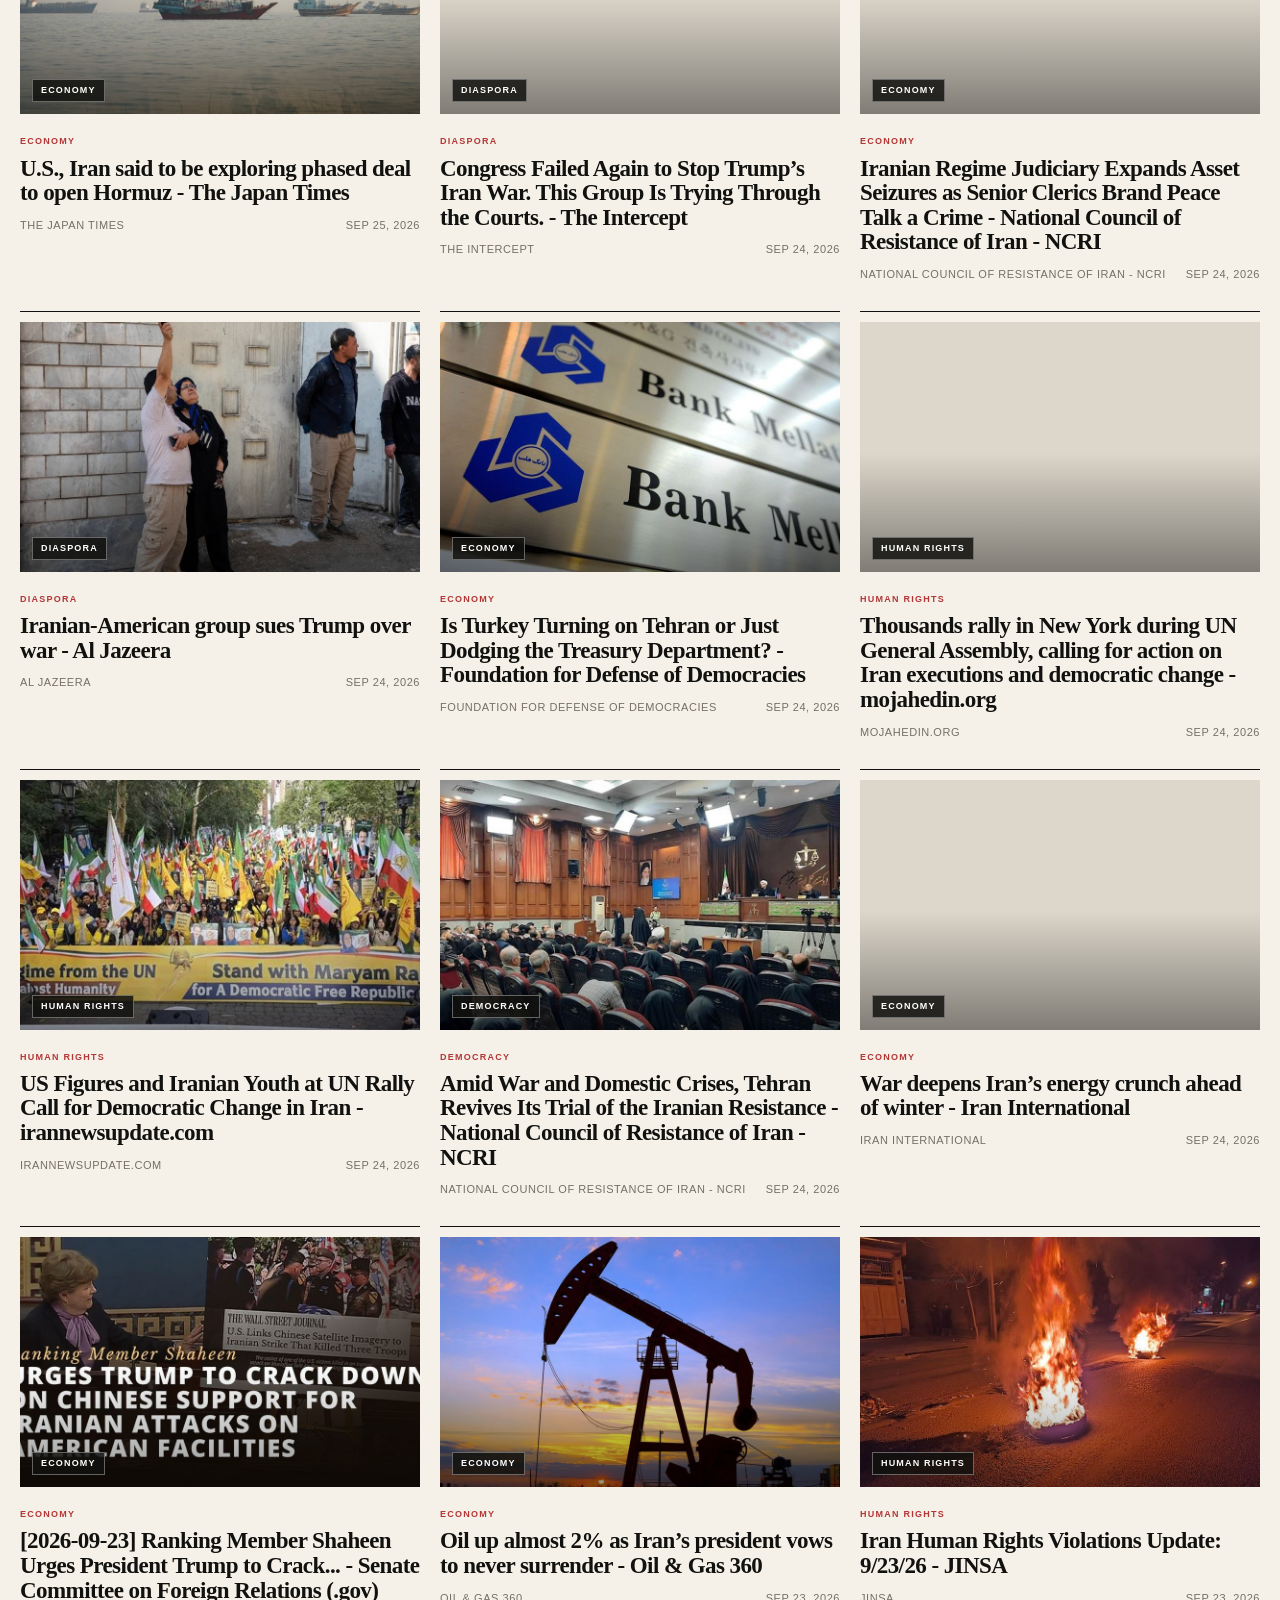
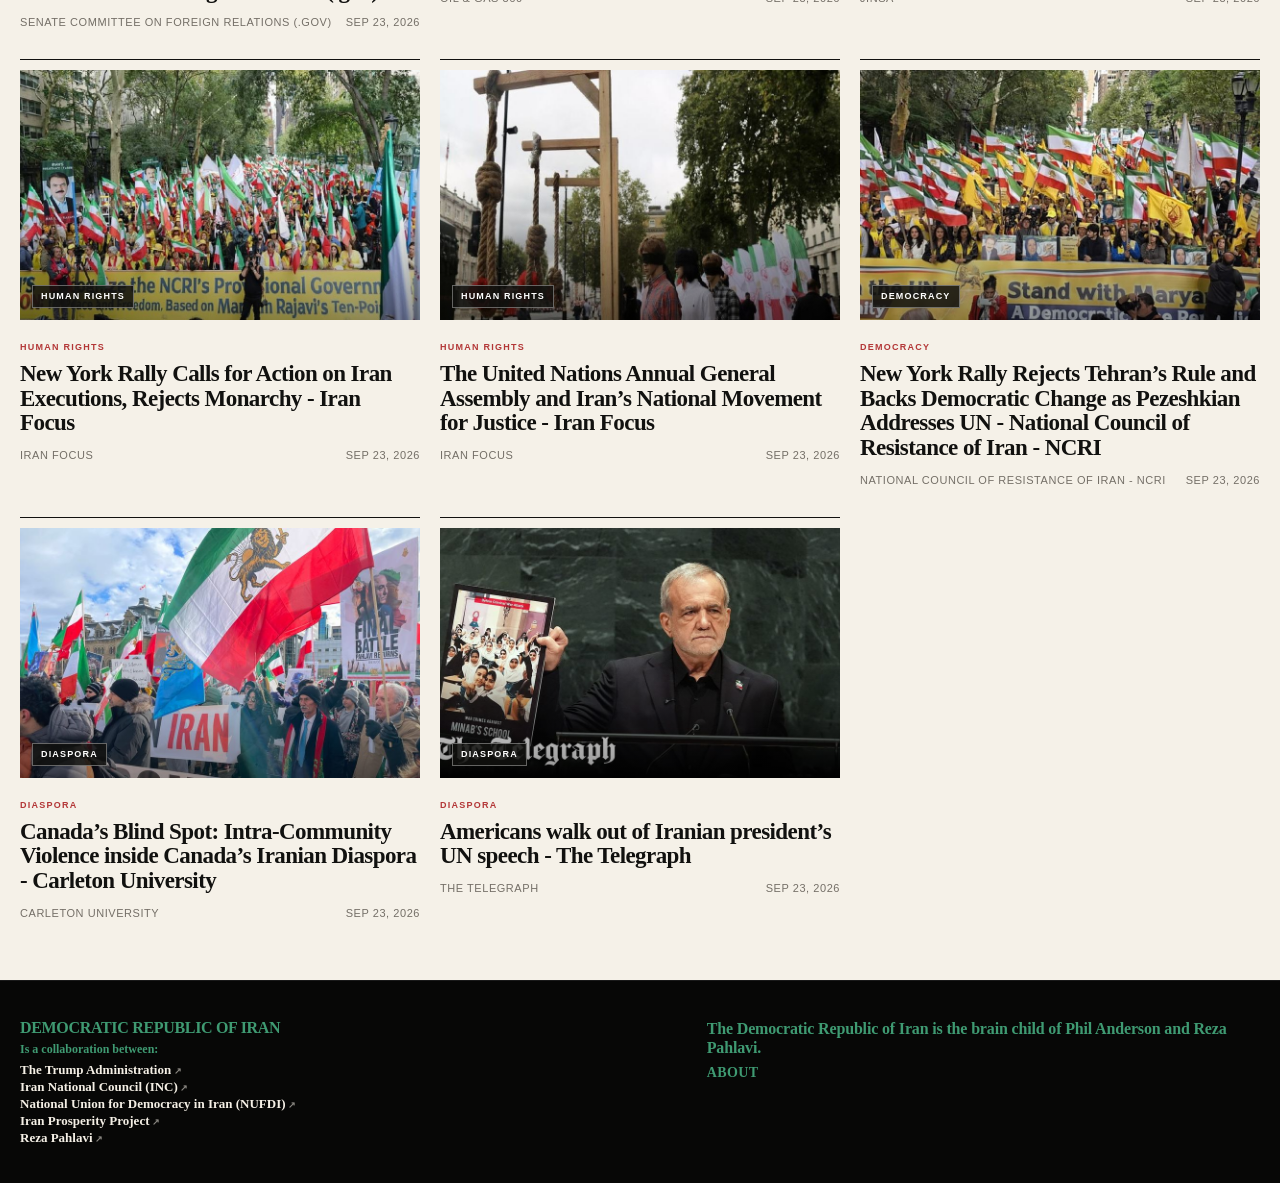
==== commit 99f5faa9: "Add files via upload" ====
--- a/index.html
+++ b/index.html
@@ -10,7 +10,7 @@
   <meta property="og:type" content="website">
   <meta property="og:url" content="https://democraticrepublicofiran.org/">
   <link rel="icon" href="assets/favicon.svg" type="image/svg+xml">
-  <link rel="stylesheet" href="assets/styles-v22.css">
+  <link rel="stylesheet" href="assets/styles-v23.css">
 </head>
 <body>
   <header class="site-header">
@@ -121,12 +121,11 @@
         </ul>
       </div>
 
-      <div class="footer-founder">
-        <p>The Democratic Republic of Iran is the brain child of Phil Anderson and Reza Pahlavi.</p>
-      </div>
-
-      <div class="footer-nav">
-        <a href="about.html">About</a>
+      <div class="footer-right">
+        <p class="footer-founder">The Democratic Republic of Iran is the brain child of Phil Anderson and Reza Pahlavi.</p>
+        <div class="footer-nav">
+          <a href="about.html">About</a>
+        </div>
       </div>
     </div>
   </footer>
--- a/assets/styles-v23.css
+++ b/assets/styles-v23.css
@@ -0,0 +1,1349 @@
+:root{
+  --ink:#11110f;
+  --paper:#f5f1e8;
+  --white:#fff;
+  --muted:#746f67;
+  --line:#cbc4b8;
+  --green:#1e6d4f;
+  --red:#b33737;
+  --max:1240px;
+  --serif:Georgia,"Times New Roman",serif;
+  --sans:Arial,Helvetica,sans-serif;
+}
+*{box-sizing:border-box}
+html{scroll-behavior:smooth}
+body{
+  margin:0;
+  overflow-x:hidden;
+  background:var(--paper);
+  color:var(--ink);
+  font-family:var(--sans);
+  line-height:1.45;
+}
+a{color:inherit;text-decoration:none}
+button,input{font:inherit}
+img{max-width:100%}
+.wrap{width:min(var(--max),calc(100% - 40px));margin-inline:auto}
+
+.tricolor{
+  height:6px;
+  display:grid;
+  grid-template-columns:1fr 1fr 1fr;
+}
+.tricolor span:nth-child(1){background:var(--green)}
+.tricolor span:nth-child(2){background:#f7f5ee}
+.tricolor span:nth-child(3){background:var(--red)}
+
+.site-header{background:var(--paper)}
+.utility-bar{
+  display:flex;
+  justify-content:space-between;
+  gap:20px;
+  padding:11px 0;
+  border-bottom:1px solid var(--line);
+  font-size:11px;
+  letter-spacing:.12em;
+  text-transform:uppercase;
+}
+.utility-bar p{margin:0}
+.utility-links{display:flex;gap:22px}
+.utility-links a:hover,.simple-nav a:hover,.footer a:hover{text-decoration:underline}
+
+.masthead{
+  display:flex;
+  align-items:flex-end;
+  justify-content:space-between;
+  gap:30px;
+  padding:30px 0 25px;
+  min-height:0 !important;
+  background:transparent !important;
+}
+.masthead::before,.masthead::after{display:none !important}
+.brand{
+  display:inline-flex;
+  flex-direction:column;
+  line-height:.88;
+}
+.brand-kicker{
+  margin:0 0 5px 4px;
+  font-size:10px;
+  letter-spacing:.28em;
+  font-weight:700;
+}
+.brand-title{
+  font-family:var(--serif);
+  font-weight:900;
+  font-size:clamp(30px,4vw,62px);
+  letter-spacing:-.045em;
+}
+.brand-title-small{font-size:clamp(27px,3.4vw,50px)}
+.masthead-note{
+  display:flex;
+  flex-direction:column;
+  border-left:1px solid var(--ink);
+  padding-left:18px;
+  text-align:right;
+  font-size:11px;
+  letter-spacing:.08em;
+  text-transform:uppercase;
+}
+.masthead-note strong{font-size:14px;margin-bottom:4px}
+
+/* Deliberately NOT sticky: it must never cut through a story image. */
+.primary-nav{
+  position:static;
+  z-index:auto;
+  border-top:2px solid var(--ink);
+  border-bottom:1px solid var(--ink);
+  background:#ede7db;
+}
+.nav-inner{
+  display:flex;
+  align-items:center;
+  overflow-x:auto;
+  scrollbar-width:none;
+}
+.nav-inner::-webkit-scrollbar{display:none}
+.nav-link,.search-toggle{
+  appearance:none;
+  border:0;
+  background:none;
+  padding:14px 15px;
+  white-space:nowrap;
+  cursor:pointer;
+  text-transform:uppercase;
+  font-size:11px;
+  font-weight:700;
+  letter-spacing:.08em;
+}
+.nav-link:first-child{padding-left:0}
+.nav-link:hover,.nav-link.active{color:var(--red)}
+.search-toggle{margin-left:auto;font-size:23px;padding-right:0}
+
+.search-panel{border-bottom:1px solid var(--ink);background:#fff}
+.search-panel .wrap{
+  padding:18px 0;
+  display:flex;
+  align-items:center;
+  gap:20px;
+}
+.search-panel label{
+  font-weight:700;
+  text-transform:uppercase;
+  font-size:11px;
+  letter-spacing:.08em;
+}
+.search-panel input{
+  flex:1;
+  border:0;
+  border-bottom:2px solid var(--ink);
+  padding:10px 0;
+  background:transparent;
+  outline:none;
+  font-family:var(--serif);
+  font-size:22px;
+}
+
+.intro{
+  display:grid;
+  grid-template-columns:1.35fr .8fr;
+  gap:60px;
+  padding:45px 0 27px;
+  border-bottom:1px solid var(--ink);
+}
+.eyebrow{
+  margin:0 0 10px;
+  color:var(--red);
+  text-transform:uppercase;
+  font-size:10px;
+  font-weight:800;
+  letter-spacing:.16em;
+}
+.intro h1,.article-page h1{
+  max-width:850px;
+  margin:0;
+  font-family:var(--serif);
+  font-size:clamp(38px,5vw,70px);
+  line-height:.98;
+  letter-spacing:-.04em;
+}
+.intro-copy{
+  align-self:end;
+  margin:0;
+  color:#4f4b45;
+  font-size:15px;
+}
+
+.status-row{
+  display:flex;
+  justify-content:space-between;
+  gap:20px;
+  padding:13px 0;
+  color:var(--muted);
+  font-size:10px;
+  letter-spacing:.08em;
+  text-transform:uppercase;
+}
+
+/* Lead layout is constrained; no full-screen/full-bleed photos. */
+.lead-layout{
+  display:grid;
+  grid-template-columns:minmax(0,1.55fr) minmax(280px,.75fr);
+  gap:26px;
+  padding:12px 0 42px;
+  align-items:start;
+}
+.lead-card,.side-stack{min-width:0}
+.lead-card{
+  padding-bottom:22px;
+  border-bottom:1px solid var(--ink);
+}
+.visual{
+  position:relative;
+  width:100%;
+  overflow:hidden;
+  background:#ddd7cb;
+}
+.lead-card .visual{
+  aspect-ratio:16/9;
+  height:auto;
+  max-height:430px;
+}
+.story-card .visual{
+  aspect-ratio:16/10;
+  height:auto;
+  margin-bottom:13px;
+}
+.side-thumb .visual{
+  aspect-ratio:4/3;
+  height:auto;
+}
+.visual img.publisher-art{
+  position:absolute;
+  inset:0;
+  width:100%;
+  height:100%;
+  display:block;
+  object-fit:cover;
+  z-index:1;
+}
+.visual-overlay{
+  position:absolute;
+  inset:0;
+  z-index:2;
+  background:linear-gradient(180deg,rgba(0,0,0,0) 52%,rgba(0,0,0,.42) 100%);
+}
+.visual-mark{
+  position:absolute;
+  left:12px;
+  bottom:12px;
+  z-index:3;
+  display:inline-flex;
+  width:auto;
+  height:auto;
+  padding:6px 8px;
+  border:1px solid rgba(255,255,255,.35);
+  background:rgba(17,17,15,.84);
+  color:white;
+  font-family:var(--sans);
+  font-size:9px;
+  line-height:1;
+  font-weight:800;
+  letter-spacing:.13em;
+  text-transform:uppercase;
+}
+.lead-card .copy{padding-top:17px}
+.tag{
+  color:var(--red);
+  font-size:9px;
+  font-weight:800;
+  letter-spacing:.14em;
+  text-transform:uppercase;
+}
+.lead-card h2{
+  margin:7px 0 11px;
+  font-family:var(--serif);
+  font-size:clamp(29px,3.1vw,47px);
+  line-height:1.03;
+  letter-spacing:-.035em;
+}
+.lead-card h2 a:hover,.story-card h3 a:hover,.side-story h3 a:hover{
+  text-decoration:underline;
+  text-decoration-thickness:1px;
+  text-underline-offset:3px;
+}
+.meta{
+  margin:0;
+  color:var(--muted);
+  font-size:11px;
+  text-transform:uppercase;
+  letter-spacing:.05em;
+}
+
+.side-stack{
+  padding-left:24px;
+  border-left:1px solid var(--ink);
+}
+.side-story{
+  display:grid;
+  grid-template-columns:132px minmax(0,1fr);
+  gap:15px;
+  align-items:start;
+  padding:0 0 18px;
+  margin:0 0 18px;
+  border-bottom:1px solid var(--line);
+}
+.side-story:last-child{border-bottom:0}
+.side-story h3{
+  margin:5px 0 9px;
+  font-family:var(--serif);
+  font-size:19px;
+  line-height:1.08;
+  letter-spacing:-.02em;
+}
+.side-story .meta{
+  display:flex;
+  flex-wrap:wrap;
+  gap:5px 12px;
+}
+
+.section-divider{
+  display:flex;
+  justify-content:space-between;
+  align-items:end;
+  padding:16px 0 13px;
+  border-top:3px solid var(--ink);
+}
+.section-divider h2{
+  margin:0;
+  font-family:var(--serif);
+  font-size:32px;
+  letter-spacing:-.03em;
+}
+.section-divider p:last-child{
+  color:var(--muted);
+  font-size:11px;
+  text-transform:uppercase;
+  letter-spacing:.08em;
+}
+
+.card-grid{
+  display:grid;
+  grid-template-columns:repeat(3,minmax(0,1fr));
+  gap:28px 20px;
+  padding-bottom:58px;
+}
+.story-card{
+  min-width:0;
+  padding-top:10px;
+  border-top:1px solid var(--ink);
+}
+.story-card h3{
+  margin:6px 0 12px;
+  font-family:var(--serif);
+  font-size:23px;
+  line-height:1.07;
+  letter-spacing:-.025em;
+}
+.story-card .meta{
+  display:flex;
+  justify-content:space-between;
+  gap:12px;
+}
+
+.empty-state{
+  padding:55px 0 80px;
+  border-top:2px solid var(--ink);
+}
+.empty-state h2{
+  max-width:780px;
+  font-family:var(--serif);
+  font-size:34px;
+}
+
+.method-strip{
+  padding:50px 0;
+  background:#0d0e0c;
+  color:var(--paper);
+}
+.method-grid{
+  display:grid;
+  grid-template-columns:1fr 1fr .6fr;
+  gap:50px;
+  align-items:end;
+}
+.method-grid h2{
+  margin:0;
+  font-family:var(--serif);
+  font-size:38px;
+  line-height:1;
+}
+.method-grid p{margin:0;color:#c9c4bb}
+.light{color:#e98282}
+.text-link{
+  font-size:12px;
+  font-weight:800;
+  letter-spacing:.08em;
+  text-transform:uppercase;
+}
+.light-link{color:white}
+
+.footer{
+  padding:36px 0;
+  background:#070706;
+  color:#d9d4cc;
+}
+.footer-grid{
+  display:grid;
+  grid-template-columns:1.4fr .6fr 1fr;
+  gap:30px;
+  align-items:end;
+}
+.footer-brand{
+  color:white;
+  font-family:var(--serif);
+  font-weight:700;
+  font-size:22px;
+}
+.footer p{
+  margin:7px 0 0;
+  color:#aaa59e;
+  font-size:12px;
+}
+.footer-grid>div:nth-child(2){
+  display:flex;
+  flex-direction:column;
+  gap:5px;
+  font-size:12px;
+}
+.copyright{text-align:right}
+
+/* About / source pages */
+.simple-header{border-bottom:1px solid var(--ink)}
+.simple-nav{
+  display:flex;
+  justify-content:space-between;
+  align-items:center;
+  padding:22px 0;
+}
+.mini-brand{
+  font-family:var(--serif);
+  font-weight:800;
+  letter-spacing:-.02em;
+}
+.simple-nav nav{
+  display:flex;
+  gap:24px;
+  font-size:12px;
+  text-transform:uppercase;
+  letter-spacing:.07em;
+}
+.article-page{padding:70px 0 95px;max-width:950px}
+.dek{
+  max-width:820px;
+  margin:24px 0 55px;
+  color:#47433e;
+  font-family:var(--serif);
+  font-size:24px;
+  line-height:1.35;
+}
+.prose{
+  max-width:760px;
+  font-family:var(--serif);
+  font-size:18px;
+  line-height:1.7;
+}
+.prose h2{
+  margin:45px 0 10px;
+  padding-top:16px;
+  border-top:1px solid var(--ink);
+  font-family:var(--sans);
+  font-size:13px;
+  letter-spacing:.12em;
+  text-transform:uppercase;
+}
+.prose code{font-family:monospace;font-size:.9em;background:#e5dfd4;padding:2px 5px}
+.query-list{columns:2;padding-left:20px}
+
+@media (max-width:900px){
+  .masthead-note{display:none}
+  .intro{grid-template-columns:1fr;gap:20px;padding-top:38px}
+  .lead-layout{grid-template-columns:1fr}
+  .side-stack{
+    padding-left:0;
+    border-left:0;
+    display:grid;
+    grid-template-columns:1fr 1fr;
+    gap:20px;
+  }
+  .side-story{
+    grid-template-columns:120px minmax(0,1fr);
+    border-top:1px solid var(--line);
+    padding-top:14px;
+  }
+  .card-grid{grid-template-columns:1fr 1fr}
+  .method-grid{grid-template-columns:1fr}
+  .footer-grid{grid-template-columns:1fr 1fr}
+  .copyright{text-align:left;grid-column:1/-1}
+}
+@media (max-width:620px){
+  .wrap{width:min(var(--max),calc(100% - 24px))}
+  .utility-links{display:none}
+  .masthead{padding:24px 0 20px}
+  .brand-title{font-size:36px}
+  .brand-title-small{font-size:31px}
+  .search-panel .wrap{display:block}
+  .search-panel label{display:block;margin-bottom:8px}
+  .side-stack,.card-grid{grid-template-columns:1fr}
+  .side-story{grid-template-columns:108px minmax(0,1fr)}
+  .section-divider{align-items:flex-start}
+  .simple-nav{align-items:flex-start;gap:18px;flex-direction:column}
+  .query-list{columns:1}
+}
+
+
+/* ---------- V11 unified video header ---------- */
+
+/* Homepage top utility links remain above the new header */
+.site-header{
+  background:var(--paper);
+}
+
+/* New black header combines site identity + single featured video */
+.video-hero{
+  background:#0d0e0c;
+  color:var(--paper);
+  border-top:1px solid #242421;
+  border-bottom:1px solid #242421;
+  padding:42px 0 46px;
+}
+.video-hero-grid{
+  display:grid;
+  grid-template-columns:minmax(320px,.72fr) minmax(0,1.28fr);
+  gap:44px;
+  align-items:center;
+}
+.video-hero-copy{
+  min-width:0;
+}
+.video-hero-kicker{
+  display:block;
+  margin:0 0 8px;
+  color:#e5ded2;
+  font-size:10px;
+  font-weight:800;
+  letter-spacing:.22em;
+  text-transform:uppercase;
+}
+.video-hero-title{
+  margin:0;
+  font-family:var(--serif);
+  font-size:clamp(42px,5.4vw,76px);
+  line-height:.86;
+  letter-spacing:-.052em;
+  font-weight:900;
+  color:white;
+}
+.video-hero-title span{
+  display:block;
+}
+.video-hero-rule{
+  width:76px;
+  height:3px;
+  margin:25px 0 19px;
+  background:linear-gradient(90deg,var(--green),#e9e4d9 50%,var(--red));
+}
+.video-hero-label{
+  margin:0 0 4px;
+  color:#df8b86;
+  font-size:10px;
+  font-weight:800;
+  letter-spacing:.15em;
+  text-transform:uppercase;
+}
+.video-hero-person{
+  margin:0 0 8px;
+  color:white;
+  font-family:var(--serif);
+  font-size:27px;
+  line-height:1.05;
+}
+.video-hero-copy p.video-hero-description{
+  max-width:430px;
+  margin:0 0 18px;
+  color:#c9c4bb;
+  font-size:14px;
+}
+.video-hero-link{
+  display:inline-block;
+  color:white;
+  font-size:11px;
+  font-weight:800;
+  letter-spacing:.1em;
+  text-transform:uppercase;
+  border-bottom:1px solid rgba(255,255,255,.48);
+  padding-bottom:3px;
+}
+.video-hero .video-frame{
+  position:relative;
+  width:100%;
+  aspect-ratio:16/9;
+  overflow:hidden;
+  border:1px solid #34332f;
+  background:#000;
+  box-shadow:0 18px 50px rgba(0,0,0,.34);
+}
+.video-hero .video-frame iframe{
+  position:absolute;
+  inset:0;
+  width:100%;
+  height:100%;
+  border:0;
+}
+
+/* Category navigation sits below the black header */
+.primary-nav{
+  position:static;
+}
+
+/* Remove all legacy homepage hero behavior if old classes remain anywhere */
+.leadership-hero,
+.home-masthead,
+.featured-video-section{
+  display:none !important;
+}
+
+/* ---------- expanded About page from supplied copy ---------- */
+.about-intro{
+  max-width:850px;
+}
+.founder-note{
+  margin:38px 0;
+  padding:25px 28px;
+  background:#eae3d7;
+  border-left:4px solid #c59a35;
+  font-family:var(--serif);
+  font-size:20px;
+  line-height:1.55;
+}
+.about-section{
+  margin:44px 0 0;
+}
+.about-section h2{
+  margin:0 0 15px;
+  padding:10px 14px;
+  background:#ece5da;
+  border-left:4px solid #c59a35;
+  font-family:var(--serif);
+  font-size:31px;
+  line-height:1;
+  letter-spacing:-.02em;
+}
+.about-section h3{
+  margin:28px 0 8px;
+  font-family:var(--serif);
+  font-size:22px;
+  color:#223047;
+}
+.about-section p{
+  margin:0 0 16px;
+  font-family:var(--serif);
+  font-size:18px;
+  line-height:1.62;
+}
+.founder-attribution{
+  margin-top:18px !important;
+  font-style:italic;
+}
+.bio-grid{
+  display:grid;
+  grid-template-columns:1fr 1fr;
+  gap:28px;
+  margin-top:28px;
+}
+.bio-card{
+  padding:24px;
+  border-top:2px solid var(--ink);
+  background:#eee8dd;
+}
+.bio-card h3{
+  margin-top:0;
+}
+.bio-card p{
+  font-family:var(--sans);
+  font-size:14px;
+  line-height:1.58;
+}
+.contact-strip{
+  margin-top:50px;
+  padding:16px 18px;
+  border-top:1px solid var(--ink);
+  border-bottom:1px solid var(--ink);
+  background:#ebe5d9;
+  font-size:12px;
+}
+.contact-strip p{
+  margin:0;
+}
+.contact-strip a{
+  font-weight:800;
+  text-decoration:underline;
+  text-underline-offset:2px;
+}
+
+/* Compact collaborator footer */
+.footer-grid.footer-collaboration{
+  grid-template-columns:1.55fr .55fr .9fr;
+  align-items:start;
+}
+.collaboration-copy{
+  max-width:720px;
+}
+.collaboration-copy p{
+  color:#d7d2ca;
+  font-size:13px;
+  line-height:1.55;
+}
+.collaboration-list{
+  list-style:none;
+  padding:0;
+  margin:12px 0 0;
+  display:grid;
+  gap:4px;
+}
+.collaboration-list li{
+  color:white;
+  font-family:var(--serif);
+  font-size:17px;
+  line-height:1.25;
+  font-weight:700;
+}
+.footer-nav{
+  display:flex;
+  flex-direction:column;
+  gap:6px;
+  font-size:12px;
+}
+.footer-disclaimer{
+  text-align:right;
+  color:#aaa59e;
+  font-size:11px;
+  line-height:1.5;
+}
+
+/* Lower black founder strip remains, as previously requested */
+.newsroom-strip .method-grid{
+  grid-template-columns:.8fr 1.4fr .5fr;
+}
+.founder-statement{
+  margin:0 !important;
+  color:#e2ddd3 !important;
+  font-family:var(--serif);
+  font-size:clamp(20px,2vw,28px) !important;
+  line-height:1.25;
+}
+
+@media (max-width:900px){
+  .video-hero-grid{
+    grid-template-columns:1fr;
+  }
+  .video-hero-copy{
+    max-width:760px;
+  }
+  .bio-grid{
+    grid-template-columns:1fr;
+  }
+  .newsroom-strip .method-grid{
+    grid-template-columns:1fr;
+  }
+  .footer-grid.footer-collaboration{
+    grid-template-columns:1fr 1fr;
+  }
+  .footer-disclaimer{
+    grid-column:1/-1;
+    text-align:left;
+  }
+}
+@media (max-width:620px){
+  .video-hero{
+    padding:32px 0 36px;
+  }
+  .video-hero-title{
+    font-size:45px;
+  }
+  .video-hero-person{
+    font-size:23px;
+  }
+  .footer-grid.footer-collaboration{
+    grid-template-columns:1fr;
+  }
+}
+
+
+/* ---------- V13 simplified video header ---------- */
+.video-hero{
+  padding:38px 0 42px;
+}
+.video-hero-grid{
+  grid-template-columns:minmax(330px,.78fr) minmax(0,1.22fr);
+  gap:34px;
+}
+.video-hero-copy{
+  display:flex;
+  flex-direction:column;
+  justify-content:center;
+}
+.video-hero-title{
+  font-size:clamp(39px,4.75vw,68px);
+  line-height:.90;
+  max-width:100%;
+}
+.video-hero-title span{
+  white-space:nowrap;
+}
+.video-hero-rule{
+  margin:24px 0 0;
+}
+
+/* Remove the old featured-video copy completely */
+.video-hero-label,
+.video-hero-person,
+.video-hero-description,
+.video-hero-link{
+  display:none !important;
+}
+
+/* Clean custom player shell: no YouTube title/redirect overlay before playback */
+.clean-video-player{
+  position:relative;
+  width:100%;
+  aspect-ratio:16/9;
+  overflow:hidden;
+  border:1px solid #34332f;
+  background:#000;
+  box-shadow:0 18px 50px rgba(0,0,0,.34);
+}
+.clean-video-poster{
+  position:absolute;
+  inset:0;
+  width:100%;
+  height:100%;
+  object-fit:cover;
+  display:block;
+}
+.clean-video-shade{
+  position:absolute;
+  inset:0;
+  background:linear-gradient(180deg,rgba(0,0,0,.03),rgba(0,0,0,.14));
+  pointer-events:none;
+}
+.clean-video-play{
+  position:absolute;
+  left:50%;
+  top:50%;
+  transform:translate(-50%,-50%);
+  width:82px;
+  height:58px;
+  border:0;
+  border-radius:16px;
+  background:#ff0033;
+  color:white;
+  cursor:pointer;
+  display:flex;
+  align-items:center;
+  justify-content:center;
+  box-shadow:0 10px 28px rgba(0,0,0,.38);
+  transition:transform .16s ease,background .16s ease;
+}
+.clean-video-play:hover{
+  transform:translate(-50%,-50%) scale(1.06);
+  background:#e0002d;
+}
+.clean-video-play::before{
+  content:"";
+  display:block;
+  margin-left:5px;
+  width:0;
+  height:0;
+  border-top:11px solid transparent;
+  border-bottom:11px solid transparent;
+  border-left:18px solid white;
+}
+.clean-video-player iframe{
+  position:absolute;
+  inset:0;
+  width:100%;
+  height:100%;
+  border:0;
+}
+@media (max-width:900px){
+  .video-hero-grid{
+    grid-template-columns:1fr;
+  }
+  .video-hero-copy{
+    max-width:760px;
+  }
+  .video-hero-title{
+    font-size:clamp(42px,10vw,70px);
+  }
+}
+@media (max-width:620px){
+  .video-hero-title{
+    font-size:41px;
+  }
+  .video-hero-title span{
+    white-space:normal;
+  }
+  .clean-video-play{
+    width:70px;
+    height:50px;
+    border-radius:14px;
+  }
+}
+
+
+/* ---------- V14 footer wording + sizing requested in Iran page (3) ---------- */
+
+/* Compact collaborator block */
+.footer .footer-brand{
+  font-size:18px !important;
+  line-height:1.05;
+  letter-spacing:-.02em;
+}
+.collaboration-copy p{
+  margin-top:8px !important;
+  margin-bottom:8px !important;
+  font-size:11px !important;
+  line-height:1.35 !important;
+  color:#c8c2b9 !important;
+}
+.collaboration-list{
+  margin-top:7px !important;
+  gap:2px !important;
+}
+.collaboration-list li{
+  font-size:14px !important;
+  line-height:1.18 !important;
+}
+
+/* Make the lower founder/brain-child statement materially smaller */
+.founder-statement{
+  font-size:18px !important;
+  line-height:1.28 !important;
+  max-width:760px;
+}
+
+/* Tighten the black lower strip vertically */
+.newsroom-strip{
+  padding-top:32px !important;
+  padding-bottom:32px !important;
+}
+.newsroom-strip .method-grid{
+  gap:28px !important;
+}
+.newsroom-strip h2{
+  font-size:31px !important;
+}
+
+/* Responsive compacting */
+@media (max-width:620px){
+  .footer .footer-brand{
+    font-size:17px !important;
+  }
+  .collaboration-list li{
+    font-size:13px !important;
+  }
+  .founder-statement{
+    font-size:16px !important;
+  }
+}
+
+
+/* ---------- V16 collaborator links ---------- */
+.collaboration-list a,
+.collaboration-panel a{
+  color:inherit;
+  text-decoration:none;
+}
+.collaboration-list a:hover,
+.collaboration-panel a:hover{
+  text-decoration:underline;
+  text-underline-offset:3px;
+}
+.collaboration-list a::after{
+  content:" ↗";
+  font-family:var(--sans);
+  font-size:.70em;
+  opacity:.55;
+}
+
+
+/* ---------- V19 final footer polish ---------- */
+
+/* Give the upper black strip a stronger two-accent treatment. */
+.newsroom-strip .method-grid{
+  grid-template-columns:1fr 1fr .42fr !important;
+  align-items:center !important;
+  gap:34px !important;
+}
+
+.newsroom-strip .method-grid h2{
+  color:#3f9a72 !important;
+  font-size:31px !important;
+  line-height:1.02 !important;
+  font-weight:800 !important;
+}
+
+.newsroom-strip .founder-statement{
+  color:#d95a57 !important;
+  font-family:var(--serif) !important;
+  font-size:31px !important;
+  line-height:1.02 !important;
+  font-weight:800 !important;
+  max-width:none !important;
+}
+
+.newsroom-strip .light-link{
+  color:#f4efe5 !important;
+  justify-self:end;
+}
+
+/* Make the lower footer balanced and remove the unused third column. */
+.footer{
+  padding:34px 0 !important;
+  border-top:1px solid rgba(255,255,255,.08);
+}
+
+.footer-grid.footer-collaboration{
+  display:grid !important;
+  grid-template-columns:minmax(0,1fr) auto !important;
+  gap:56px !important;
+  align-items:center !important;
+}
+
+.footer .footer-brand{
+  color:#3f9a72 !important;
+}
+
+.collaboration-copy p{
+  color:#d95a57 !important;
+  font-weight:700;
+}
+
+.footer-nav{
+  min-width:110px;
+  align-items:center;
+  justify-content:center;
+}
+
+.footer-nav a{
+  color:#f4efe5;
+  font-size:13px;
+  font-weight:800;
+  letter-spacing:.08em;
+  text-transform:uppercase;
+}
+
+.footer-nav a:hover{
+  color:#d95a57;
+}
+
+/* Copyright/disclaimer has been removed from markup, but hide any stale cached copy. */
+.footer-disclaimer{
+  display:none !important;
+}
+
+@media (max-width:900px){
+  .newsroom-strip .method-grid{
+    grid-template-columns:1fr !important;
+  }
+  .newsroom-strip .light-link{
+    justify-self:start;
+  }
+  .footer-grid.footer-collaboration{
+    grid-template-columns:1fr auto !important;
+    gap:28px !important;
+  }
+}
+
+@media (max-width:620px){
+  .newsroom-strip .method-grid h2,
+  .newsroom-strip .founder-statement{
+    font-size:25px !important;
+  }
+  .footer-grid.footer-collaboration{
+    grid-template-columns:1fr !important;
+  }
+  .footer-nav{
+    align-items:flex-start;
+  }
+}
+
+
+/* ---------- V20: final lower-strip color/alignment fixes ---------- */
+
+/* Upper black publication strip: two balanced columns */
+.newsroom-strip .method-grid{
+  grid-template-columns:minmax(0,.95fr) minmax(0,1.05fr) !important;
+  align-items:start !important;
+  gap:54px !important;
+}
+
+.newsroom-strip .desk-column h2,
+.newsroom-strip .founder-statement{
+  color:#3f9a72 !important;
+  font-family:var(--serif) !important;
+  font-size:31px !important;
+  line-height:1.04 !important;
+  font-weight:800 !important;
+  letter-spacing:-.025em !important;
+}
+
+.newsroom-strip .publication-column{
+  display:flex;
+  flex-direction:column;
+  align-items:flex-start;
+  gap:14px;
+}
+
+.newsroom-strip .light-link{
+  order:0;
+  justify-self:auto !important;
+  color:#f4efe5 !important;
+}
+
+.newsroom-strip .founder-statement{
+  order:1;
+  margin:0 !important;
+  max-width:760px !important;
+}
+
+/* Lower collaborator footer: subtitle matches the green title above it */
+.footer .collaboration-copy > p{
+  color:#3f9a72 !important;
+  font-family:var(--serif) !important;
+  font-size:14px !important;
+  line-height:1.2 !important;
+  font-weight:800 !important;
+}
+
+/* Keep the actual collaborator names visually distinct */
+.footer .collaboration-list a{
+  color:#f4efe5 !important;
+}
+
+/* Better empty state if the updater really has no current items */
+.empty-state{
+  min-height:250px;
+}
+
+@media (max-width:900px){
+  .newsroom-strip .method-grid{
+    grid-template-columns:1fr !important;
+    gap:28px !important;
+  }
+}
+
+@media (max-width:620px){
+  .newsroom-strip .desk-column h2,
+  .newsroom-strip .founder-statement{
+    font-size:25px !important;
+  }
+}
+
+
+/* ---------- V22 metadata spacing + single footer ---------- */
+
+/* Source and relative time must never run together. */
+.meta{
+  display:flex !important;
+  align-items:center;
+  flex-wrap:wrap;
+  column-gap:14px !important;
+  row-gap:4px !important;
+}
+.lead-card .meta,
+.side-story .meta{
+  justify-content:flex-start !important;
+}
+.story-card .meta{
+  justify-content:space-between !important;
+}
+
+/* The old upper black publication strip is intentionally gone. */
+.newsroom-strip{
+  display:none !important;
+}
+
+/* One balanced footer: collaborators | founder line | About */
+.footer{
+  padding:38px 0 !important;
+  background:#070706 !important;
+}
+.footer-grid.footer-collaboration{
+  display:grid !important;
+  grid-template-columns:minmax(360px,1.12fr) minmax(280px,.88fr) auto !important;
+  gap:58px !important;
+  align-items:center !important;
+}
+
+.footer .footer-brand{
+  color:#3f9a72 !important;
+  font-family:var(--serif) !important;
+  font-size:18px !important;
+  font-weight:800 !important;
+  line-height:1.08 !important;
+}
+.footer .collaboration-copy > p{
+  color:#3f9a72 !important;
+  font-family:var(--serif) !important;
+  font-size:14px !important;
+  font-weight:800 !important;
+  line-height:1.2 !important;
+  margin:7px 0 !important;
+}
+.footer .collaboration-list{
+  margin:6px 0 0 !important;
+  gap:2px !important;
+}
+.footer .collaboration-list li,
+.footer .collaboration-list a{
+  font-family:var(--serif) !important;
+  font-size:14px !important;
+  font-weight:700 !important;
+  line-height:1.18 !important;
+  color:#f4efe5 !important;
+}
+
+/* Moved from the deleted upper footer.
+   Match the scale/type of the left-hand footer content instead of the old hero size. */
+.footer-founder{
+  align-self:center;
+  max-width:470px;
+}
+.footer-founder p{
+  margin:0 !important;
+  color:#3f9a72 !important;
+  font-family:var(--serif) !important;
+  font-size:18px !important;
+  font-weight:800 !important;
+  line-height:1.22 !important;
+  letter-spacing:-.01em !important;
+}
+
+.footer-nav{
+  min-width:100px !important;
+  align-items:center !important;
+  justify-content:center !important;
+}
+.footer-nav a{
+  color:#f4efe5 !important;
+  font-size:13px !important;
+  font-weight:800 !important;
+  letter-spacing:.08em !important;
+  text-transform:uppercase !important;
+}
+
+@media (max-width:980px){
+  .footer-grid.footer-collaboration{
+    grid-template-columns:1fr 1fr !important;
+    gap:32px !important;
+  }
+  .footer-nav{
+    grid-column:1/-1;
+    align-items:flex-start !important;
+  }
+}
+
+@media (max-width:680px){
+  .footer-grid.footer-collaboration{
+    grid-template-columns:1fr !important;
+    gap:24px !important;
+  }
+  .footer-founder{
+    max-width:none;
+  }
+  .footer-nav{
+    grid-column:auto;
+  }
+}
+
+
+/* ---------- V23 footer alignment/final cleanup ---------- */
+
+/* Two-column footer. Both columns start at the exact same vertical level. */
+.footer-grid.footer-collaboration{
+  display:grid !important;
+  grid-template-columns:minmax(360px,1fr) minmax(340px,.9fr) !important;
+  gap:72px !important;
+  align-items:start !important;
+}
+
+/* Slightly reduce the typography on the left as requested. */
+.footer .footer-brand{
+  font-size:16px !important;
+  line-height:1.08 !important;
+}
+.footer .collaboration-copy > p{
+  font-size:12px !important;
+  line-height:1.18 !important;
+  margin:6px 0 !important;
+}
+.footer .collaboration-list{
+  margin-top:5px !important;
+}
+.footer .collaboration-list li,
+.footer .collaboration-list a{
+  font-size:13px !important;
+  line-height:1.16 !important;
+}
+
+/* Founder text starts on the same horizontal plane as the left-side heading. */
+.footer-right{
+  align-self:start !important;
+  display:flex;
+  flex-direction:column;
+  align-items:flex-start;
+  gap:18px;
+}
+
+.footer-right .footer-founder{
+  margin:0 !important;
+  max-width:600px;
+  color:#3f9a72 !important;
+  font-family:var(--serif) !important;
+  font-size:16px !important;
+  line-height:1.22 !important;
+  font-weight:800 !important;
+  letter-spacing:-.01em !important;
+}
+
+/* About is green and sits directly beneath the founder text. */
+.footer-right .footer-nav{
+  min-width:0 !important;
+  align-items:flex-start !important;
+  justify-content:flex-start !important;
+}
+
+.footer-right .footer-nav a{
+  color:#3f9a72 !important;
+  font-family:var(--serif) !important;
+  font-size:14px !important;
+  font-weight:800 !important;
+  letter-spacing:.03em !important;
+  text-transform:uppercase !important;
+}
+
+.footer-right .footer-nav a:hover{
+  color:#f4efe5 !important;
+}
+
+@media (max-width:900px){
+  .footer-grid.footer-collaboration{
+    grid-template-columns:1fr !important;
+    gap:28px !important;
+  }
+  .footer-right{
+    gap:14px;
+  }
+}
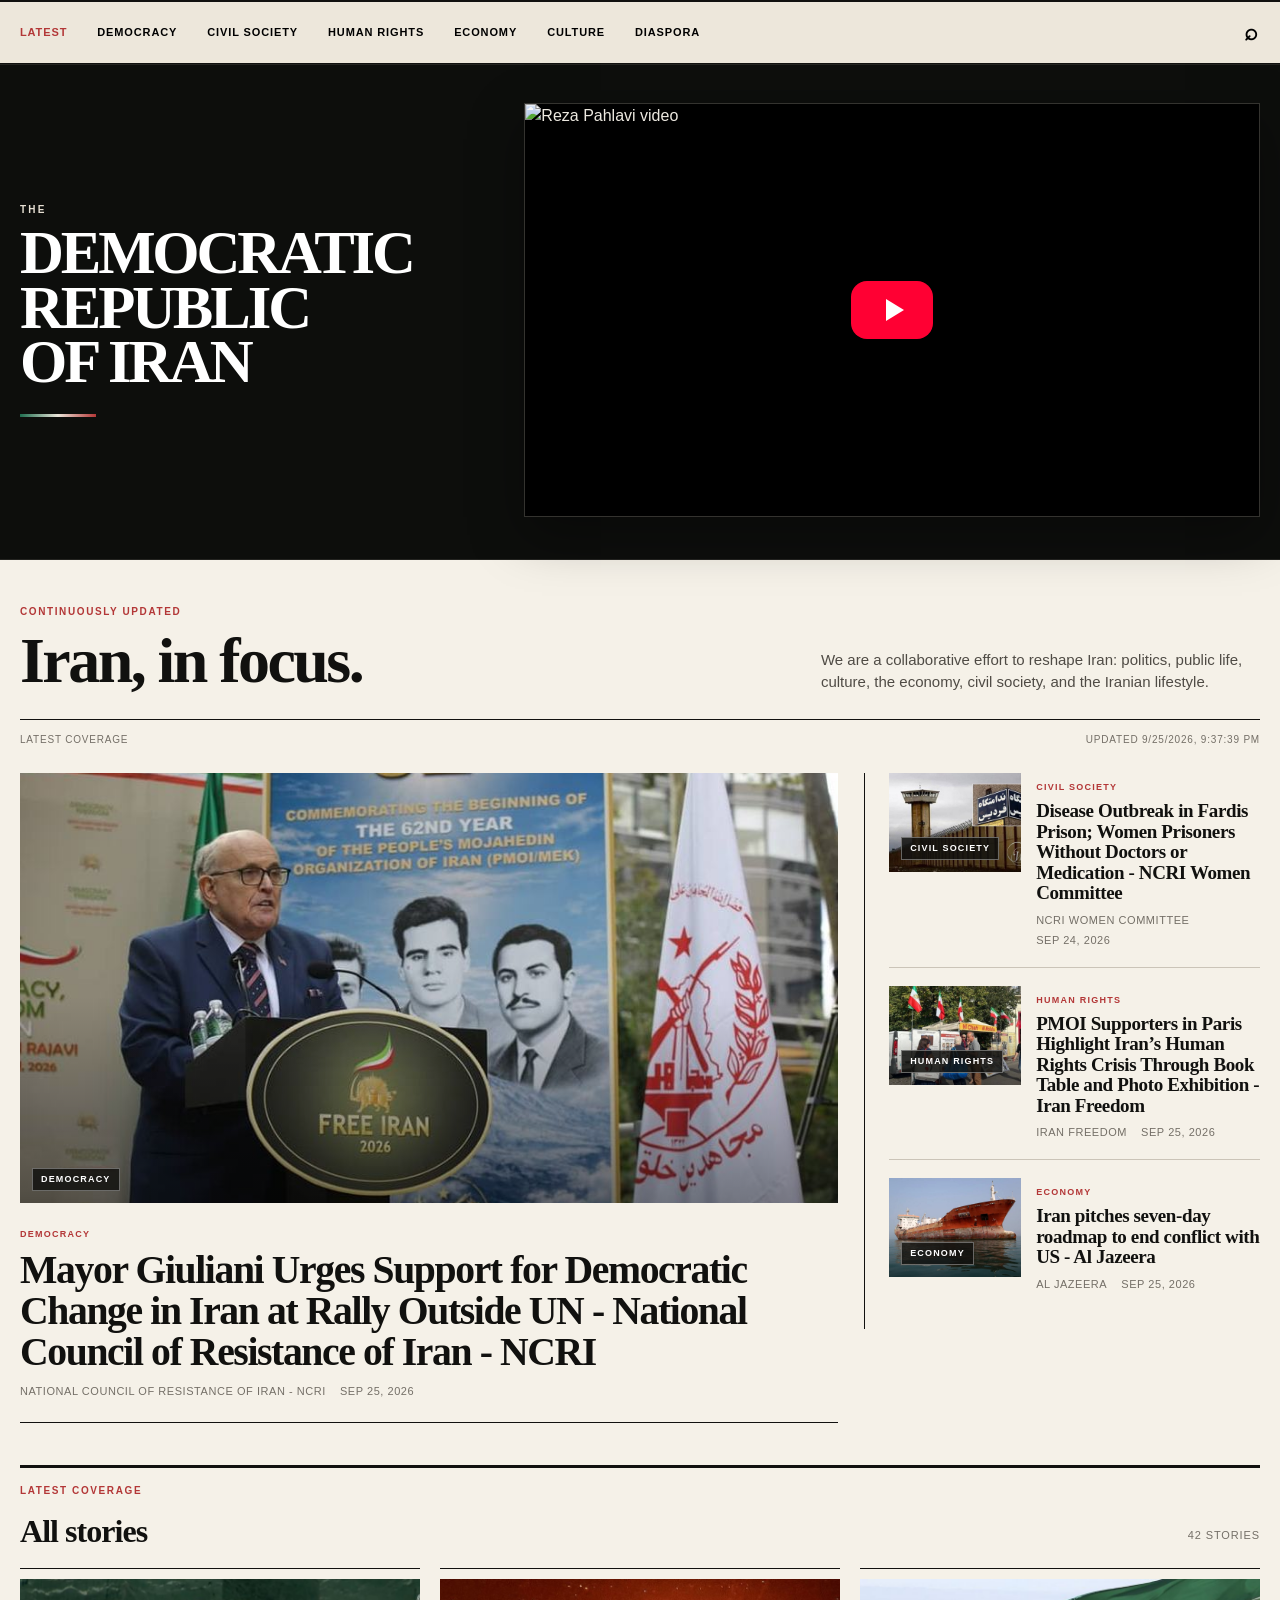
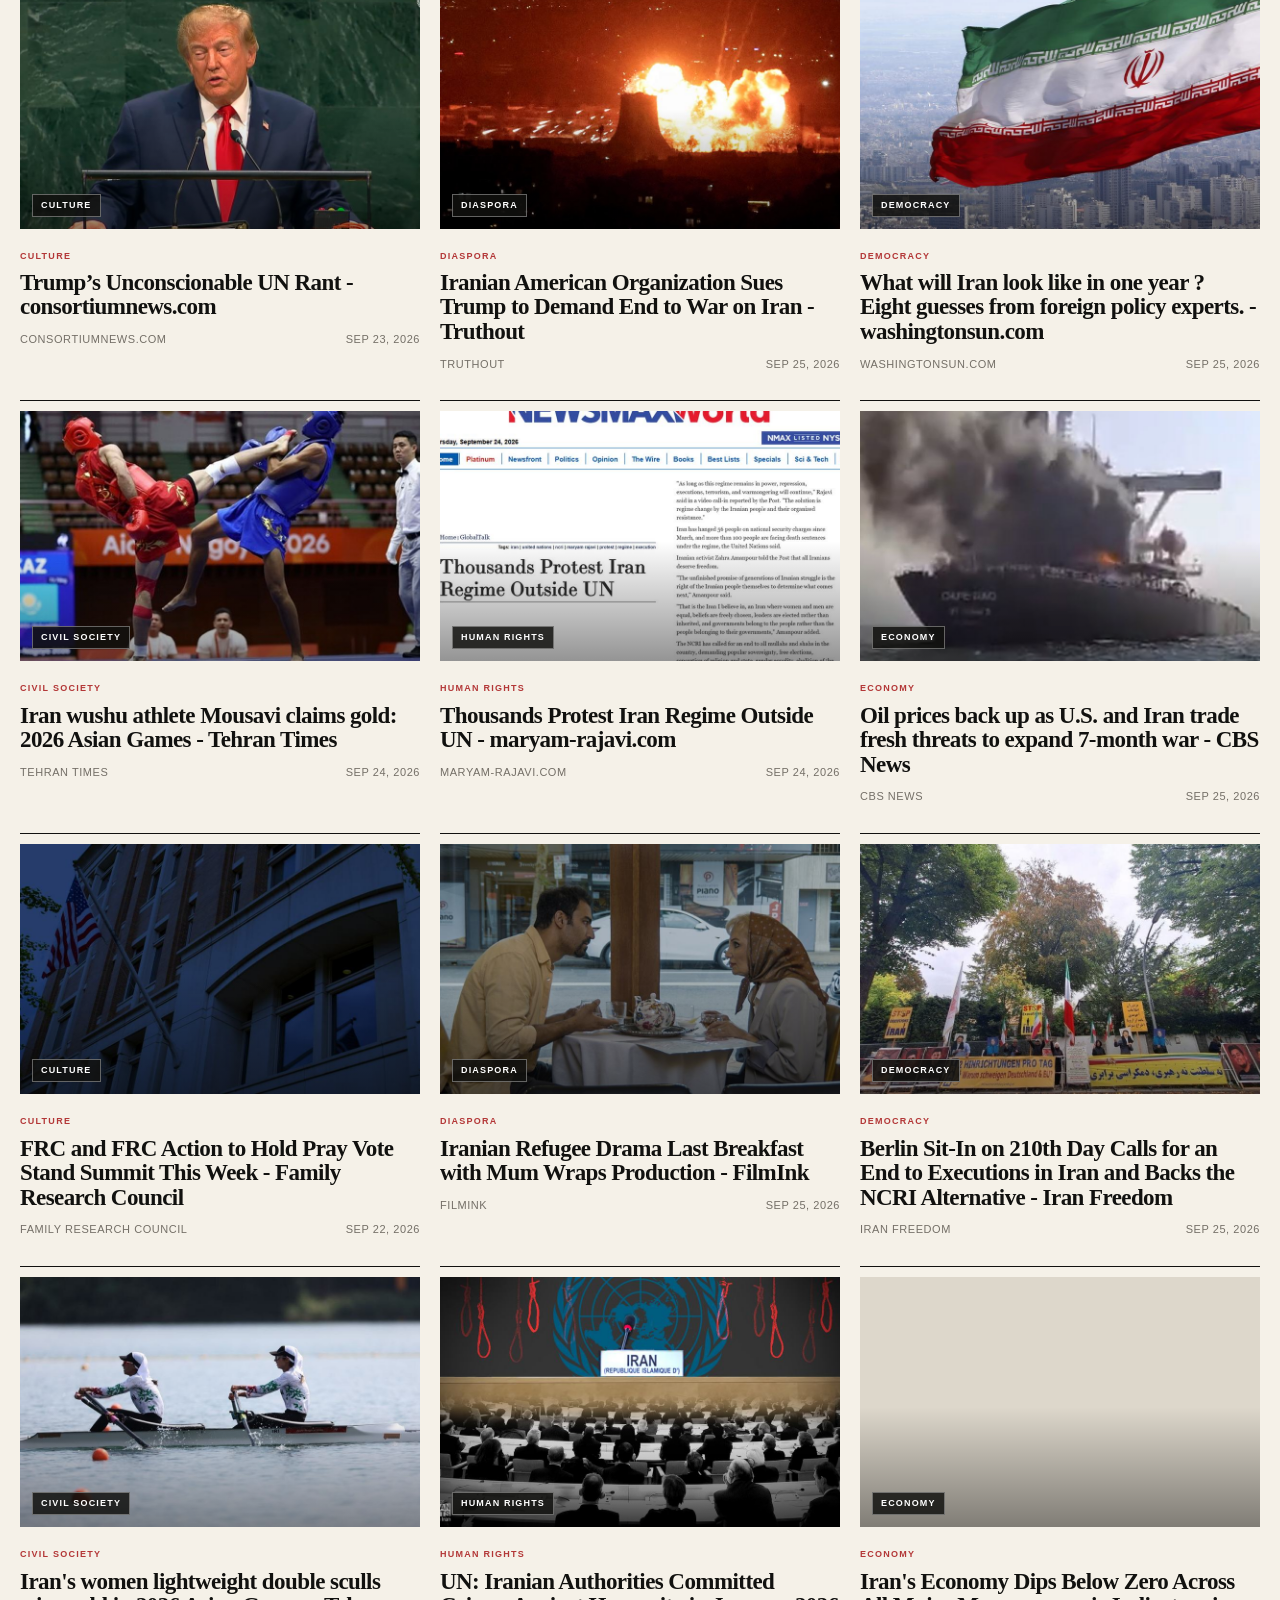
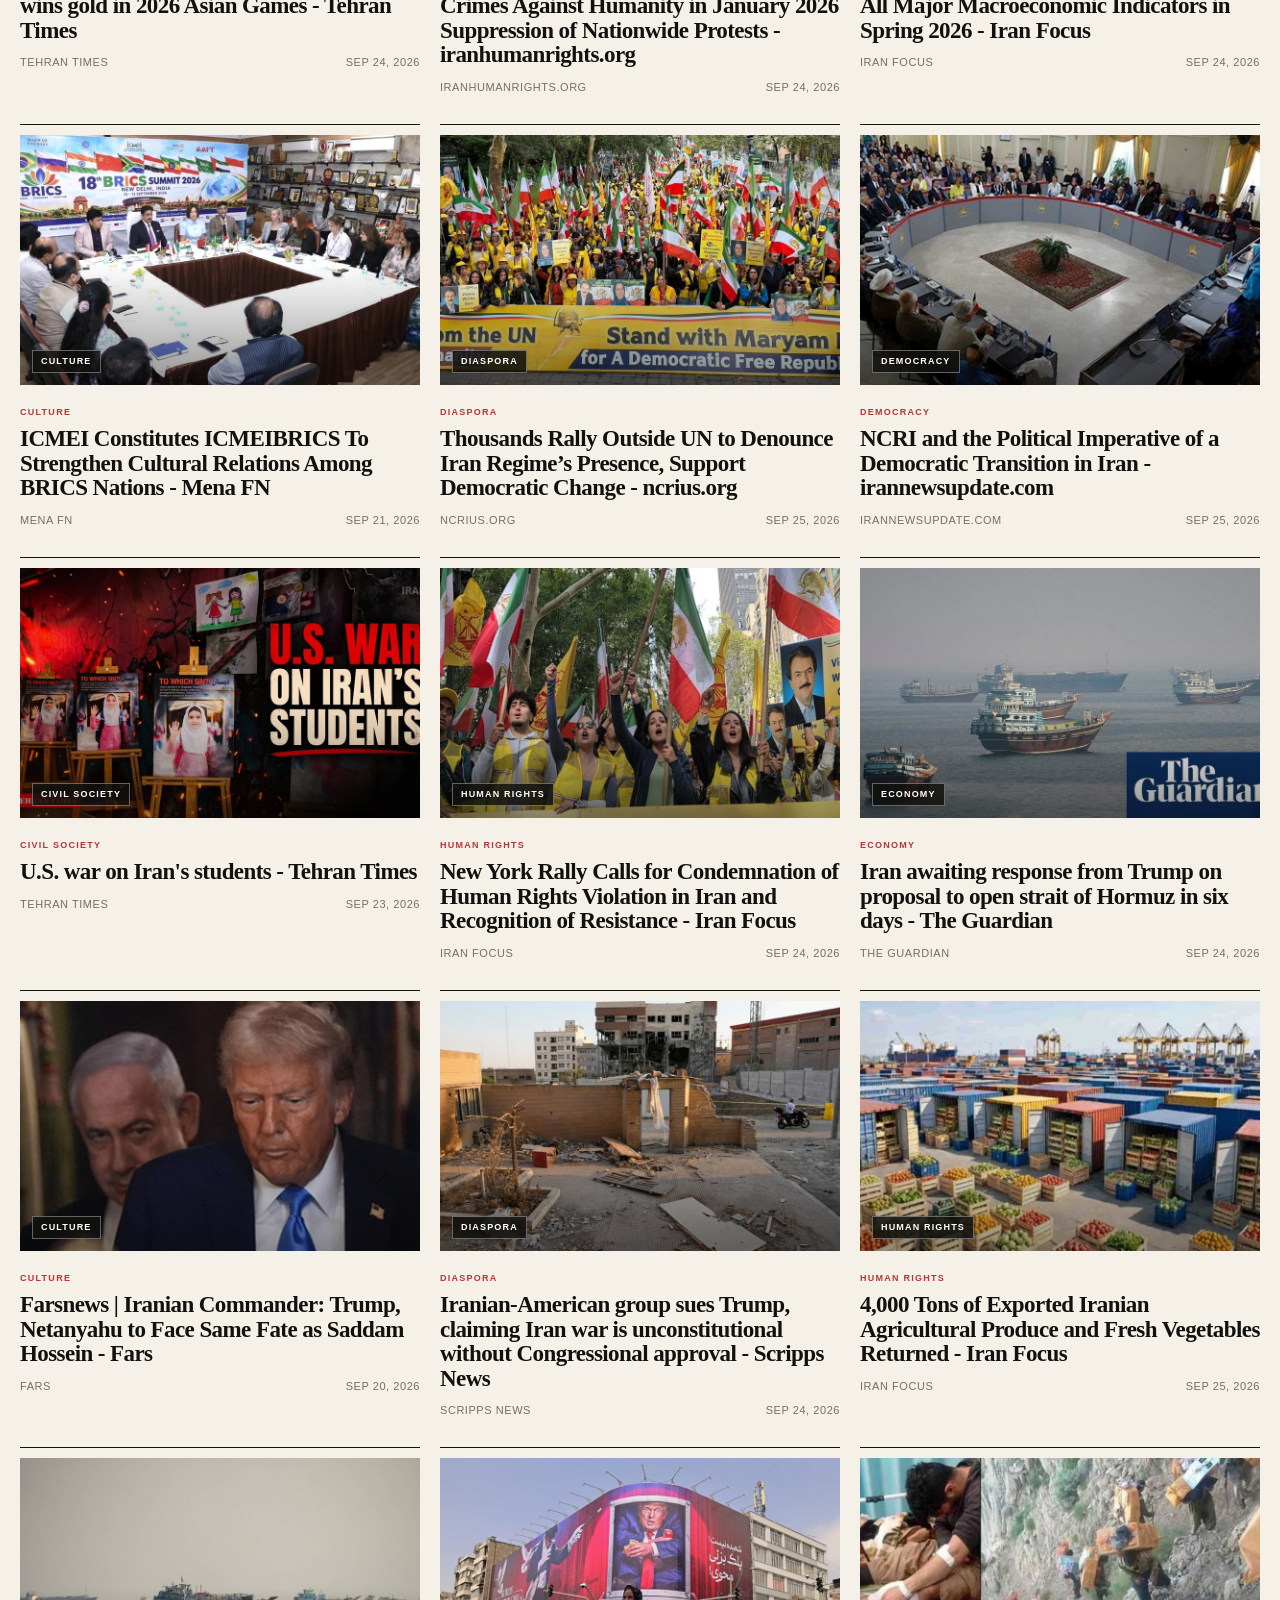
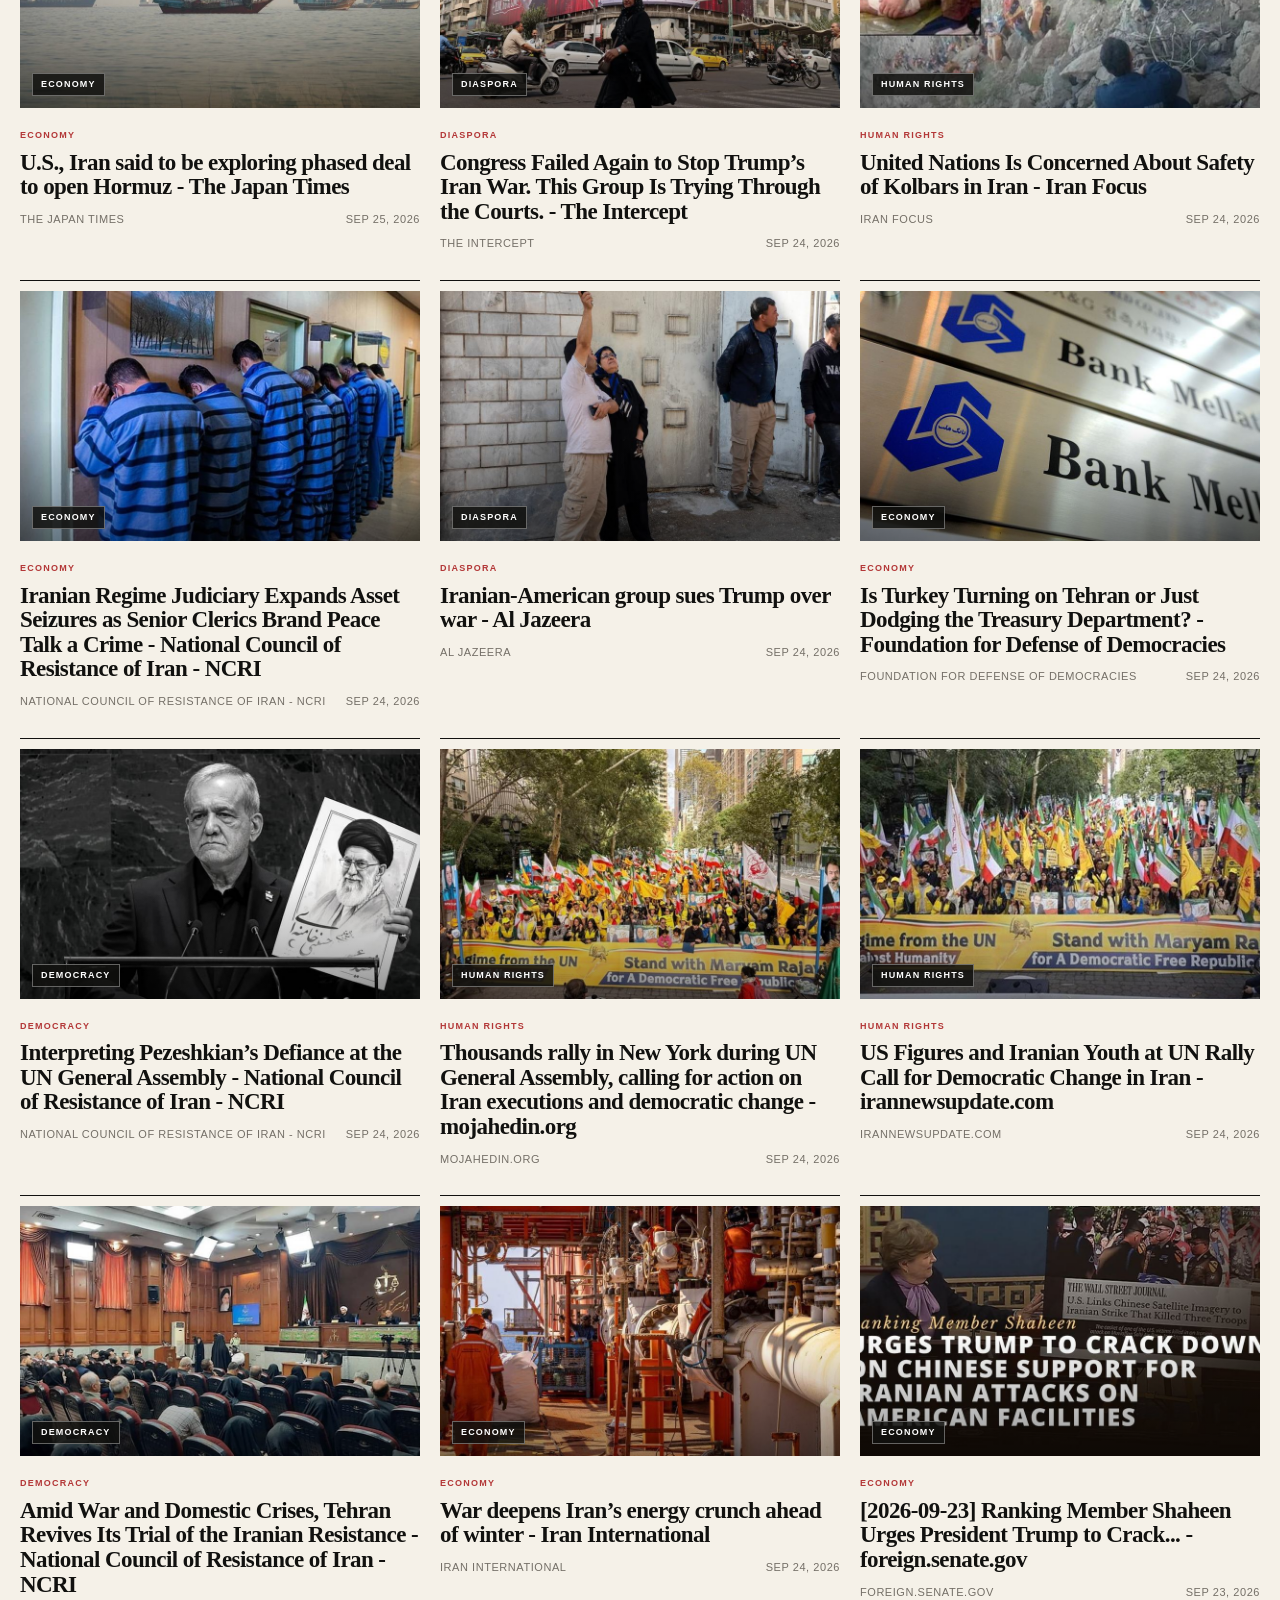
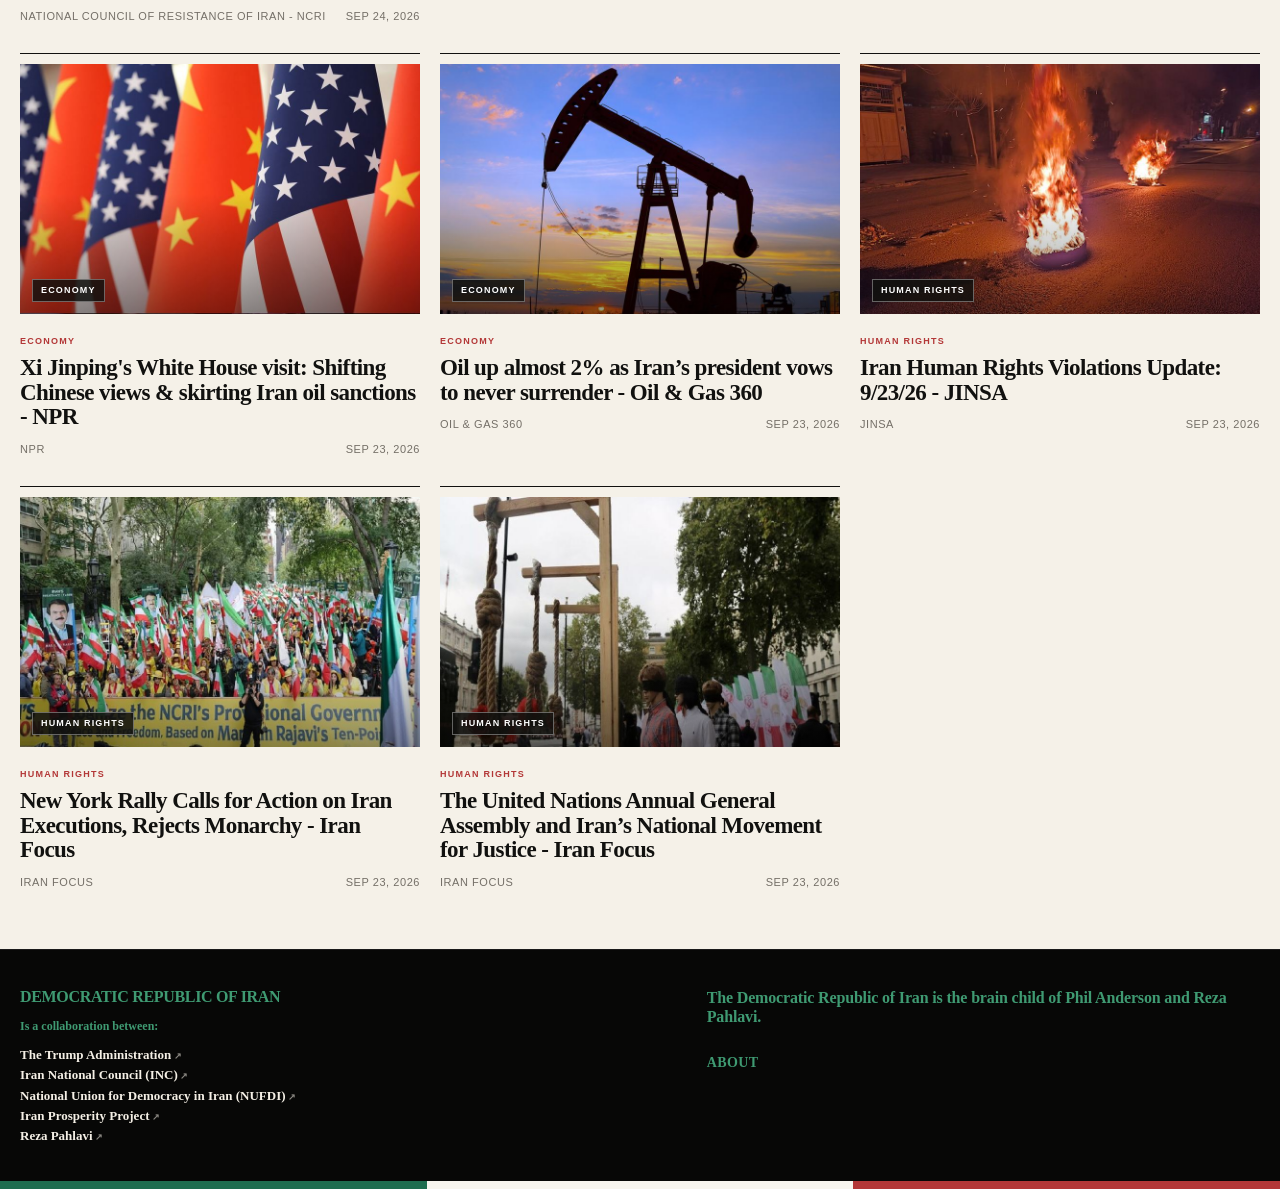
==== commit b05d19b8: "Add files via upload" ====
--- a/index.html
+++ b/index.html
@@ -10,13 +10,11 @@
   <meta property="og:type" content="website">
   <meta property="og:url" content="https://democraticrepublicofiran.org/">
   <link rel="icon" href="assets/favicon.svg" type="image/svg+xml">
-  <link rel="stylesheet" href="assets/styles-v23.css">
+  <link rel="stylesheet" href="assets/styles-v24.css">
 </head>
 <body>
   <header class="site-header">
-    <div class="tricolor" aria-hidden="true"><span></span><span></span><span></span></div>
-
-    <nav class="primary-nav">
+<nav class="primary-nav">
       <div class="wrap nav-inner">
         <button class="nav-link active" data-category="All">Latest</button>
         <button class="nav-link" data-category="Democracy">Democracy</button>
@@ -130,6 +128,8 @@
     </div>
   </footer>
 
+  <div class="tricolor footer-tricolor" aria-hidden="true"><span></span><span></span><span></span></div>
+
   <script src="assets/app-v22.js" defer></script>
 
   <script>
--- a/assets/styles-v24.css
+++ b/assets/styles-v24.css
@@ -0,0 +1,1411 @@
+:root{
+  --ink:#11110f;
+  --paper:#f5f1e8;
+  --white:#fff;
+  --muted:#746f67;
+  --line:#cbc4b8;
+  --green:#1e6d4f;
+  --red:#b33737;
+  --max:1240px;
+  --serif:Georgia,"Times New Roman",serif;
+  --sans:Arial,Helvetica,sans-serif;
+}
+*{box-sizing:border-box}
+html{scroll-behavior:smooth}
+body{
+  margin:0;
+  overflow-x:hidden;
+  background:var(--paper);
+  color:var(--ink);
+  font-family:var(--sans);
+  line-height:1.45;
+}
+a{color:inherit;text-decoration:none}
+button,input{font:inherit}
+img{max-width:100%}
+.wrap{width:min(var(--max),calc(100% - 40px));margin-inline:auto}
+
+.tricolor{
+  height:6px;
+  display:grid;
+  grid-template-columns:1fr 1fr 1fr;
+}
+.tricolor span:nth-child(1){background:var(--green)}
+.tricolor span:nth-child(2){background:#f7f5ee}
+.tricolor span:nth-child(3){background:var(--red)}
+
+.site-header{background:var(--paper)}
+.utility-bar{
+  display:flex;
+  justify-content:space-between;
+  gap:20px;
+  padding:11px 0;
+  border-bottom:1px solid var(--line);
+  font-size:11px;
+  letter-spacing:.12em;
+  text-transform:uppercase;
+}
+.utility-bar p{margin:0}
+.utility-links{display:flex;gap:22px}
+.utility-links a:hover,.simple-nav a:hover,.footer a:hover{text-decoration:underline}
+
+.masthead{
+  display:flex;
+  align-items:flex-end;
+  justify-content:space-between;
+  gap:30px;
+  padding:30px 0 25px;
+  min-height:0 !important;
+  background:transparent !important;
+}
+.masthead::before,.masthead::after{display:none !important}
+.brand{
+  display:inline-flex;
+  flex-direction:column;
+  line-height:.88;
+}
+.brand-kicker{
+  margin:0 0 5px 4px;
+  font-size:10px;
+  letter-spacing:.28em;
+  font-weight:700;
+}
+.brand-title{
+  font-family:var(--serif);
+  font-weight:900;
+  font-size:clamp(30px,4vw,62px);
+  letter-spacing:-.045em;
+}
+.brand-title-small{font-size:clamp(27px,3.4vw,50px)}
+.masthead-note{
+  display:flex;
+  flex-direction:column;
+  border-left:1px solid var(--ink);
+  padding-left:18px;
+  text-align:right;
+  font-size:11px;
+  letter-spacing:.08em;
+  text-transform:uppercase;
+}
+.masthead-note strong{font-size:14px;margin-bottom:4px}
+
+/* Deliberately NOT sticky: it must never cut through a story image. */
+.primary-nav{
+  position:static;
+  z-index:auto;
+  border-top:2px solid var(--ink);
+  border-bottom:1px solid var(--ink);
+  background:#ede7db;
+}
+.nav-inner{
+  display:flex;
+  align-items:center;
+  overflow-x:auto;
+  scrollbar-width:none;
+}
+.nav-inner::-webkit-scrollbar{display:none}
+.nav-link,.search-toggle{
+  appearance:none;
+  border:0;
+  background:none;
+  padding:14px 15px;
+  white-space:nowrap;
+  cursor:pointer;
+  text-transform:uppercase;
+  font-size:11px;
+  font-weight:700;
+  letter-spacing:.08em;
+}
+.nav-link:first-child{padding-left:0}
+.nav-link:hover,.nav-link.active{color:var(--red)}
+.search-toggle{margin-left:auto;font-size:23px;padding-right:0}
+
+.search-panel{border-bottom:1px solid var(--ink);background:#fff}
+.search-panel .wrap{
+  padding:18px 0;
+  display:flex;
+  align-items:center;
+  gap:20px;
+}
+.search-panel label{
+  font-weight:700;
+  text-transform:uppercase;
+  font-size:11px;
+  letter-spacing:.08em;
+}
+.search-panel input{
+  flex:1;
+  border:0;
+  border-bottom:2px solid var(--ink);
+  padding:10px 0;
+  background:transparent;
+  outline:none;
+  font-family:var(--serif);
+  font-size:22px;
+}
+
+.intro{
+  display:grid;
+  grid-template-columns:1.35fr .8fr;
+  gap:60px;
+  padding:45px 0 27px;
+  border-bottom:1px solid var(--ink);
+}
+.eyebrow{
+  margin:0 0 10px;
+  color:var(--red);
+  text-transform:uppercase;
+  font-size:10px;
+  font-weight:800;
+  letter-spacing:.16em;
+}
+.intro h1,.article-page h1{
+  max-width:850px;
+  margin:0;
+  font-family:var(--serif);
+  font-size:clamp(38px,5vw,70px);
+  line-height:.98;
+  letter-spacing:-.04em;
+}
+.intro-copy{
+  align-self:end;
+  margin:0;
+  color:#4f4b45;
+  font-size:15px;
+}
+
+.status-row{
+  display:flex;
+  justify-content:space-between;
+  gap:20px;
+  padding:13px 0;
+  color:var(--muted);
+  font-size:10px;
+  letter-spacing:.08em;
+  text-transform:uppercase;
+}
+
+/* Lead layout is constrained; no full-screen/full-bleed photos. */
+.lead-layout{
+  display:grid;
+  grid-template-columns:minmax(0,1.55fr) minmax(280px,.75fr);
+  gap:26px;
+  padding:12px 0 42px;
+  align-items:start;
+}
+.lead-card,.side-stack{min-width:0}
+.lead-card{
+  padding-bottom:22px;
+  border-bottom:1px solid var(--ink);
+}
+.visual{
+  position:relative;
+  width:100%;
+  overflow:hidden;
+  background:#ddd7cb;
+}
+.lead-card .visual{
+  aspect-ratio:16/9;
+  height:auto;
+  max-height:430px;
+}
+.story-card .visual{
+  aspect-ratio:16/10;
+  height:auto;
+  margin-bottom:13px;
+}
+.side-thumb .visual{
+  aspect-ratio:4/3;
+  height:auto;
+}
+.visual img.publisher-art{
+  position:absolute;
+  inset:0;
+  width:100%;
+  height:100%;
+  display:block;
+  object-fit:cover;
+  z-index:1;
+}
+.visual-overlay{
+  position:absolute;
+  inset:0;
+  z-index:2;
+  background:linear-gradient(180deg,rgba(0,0,0,0) 52%,rgba(0,0,0,.42) 100%);
+}
+.visual-mark{
+  position:absolute;
+  left:12px;
+  bottom:12px;
+  z-index:3;
+  display:inline-flex;
+  width:auto;
+  height:auto;
+  padding:6px 8px;
+  border:1px solid rgba(255,255,255,.35);
+  background:rgba(17,17,15,.84);
+  color:white;
+  font-family:var(--sans);
+  font-size:9px;
+  line-height:1;
+  font-weight:800;
+  letter-spacing:.13em;
+  text-transform:uppercase;
+}
+.lead-card .copy{padding-top:17px}
+.tag{
+  color:var(--red);
+  font-size:9px;
+  font-weight:800;
+  letter-spacing:.14em;
+  text-transform:uppercase;
+}
+.lead-card h2{
+  margin:7px 0 11px;
+  font-family:var(--serif);
+  font-size:clamp(29px,3.1vw,47px);
+  line-height:1.03;
+  letter-spacing:-.035em;
+}
+.lead-card h2 a:hover,.story-card h3 a:hover,.side-story h3 a:hover{
+  text-decoration:underline;
+  text-decoration-thickness:1px;
+  text-underline-offset:3px;
+}
+.meta{
+  margin:0;
+  color:var(--muted);
+  font-size:11px;
+  text-transform:uppercase;
+  letter-spacing:.05em;
+}
+
+.side-stack{
+  padding-left:24px;
+  border-left:1px solid var(--ink);
+}
+.side-story{
+  display:grid;
+  grid-template-columns:132px minmax(0,1fr);
+  gap:15px;
+  align-items:start;
+  padding:0 0 18px;
+  margin:0 0 18px;
+  border-bottom:1px solid var(--line);
+}
+.side-story:last-child{border-bottom:0}
+.side-story h3{
+  margin:5px 0 9px;
+  font-family:var(--serif);
+  font-size:19px;
+  line-height:1.08;
+  letter-spacing:-.02em;
+}
+.side-story .meta{
+  display:flex;
+  flex-wrap:wrap;
+  gap:5px 12px;
+}
+
+.section-divider{
+  display:flex;
+  justify-content:space-between;
+  align-items:end;
+  padding:16px 0 13px;
+  border-top:3px solid var(--ink);
+}
+.section-divider h2{
+  margin:0;
+  font-family:var(--serif);
+  font-size:32px;
+  letter-spacing:-.03em;
+}
+.section-divider p:last-child{
+  color:var(--muted);
+  font-size:11px;
+  text-transform:uppercase;
+  letter-spacing:.08em;
+}
+
+.card-grid{
+  display:grid;
+  grid-template-columns:repeat(3,minmax(0,1fr));
+  gap:28px 20px;
+  padding-bottom:58px;
+}
+.story-card{
+  min-width:0;
+  padding-top:10px;
+  border-top:1px solid var(--ink);
+}
+.story-card h3{
+  margin:6px 0 12px;
+  font-family:var(--serif);
+  font-size:23px;
+  line-height:1.07;
+  letter-spacing:-.025em;
+}
+.story-card .meta{
+  display:flex;
+  justify-content:space-between;
+  gap:12px;
+}
+
+.empty-state{
+  padding:55px 0 80px;
+  border-top:2px solid var(--ink);
+}
+.empty-state h2{
+  max-width:780px;
+  font-family:var(--serif);
+  font-size:34px;
+}
+
+.method-strip{
+  padding:50px 0;
+  background:#0d0e0c;
+  color:var(--paper);
+}
+.method-grid{
+  display:grid;
+  grid-template-columns:1fr 1fr .6fr;
+  gap:50px;
+  align-items:end;
+}
+.method-grid h2{
+  margin:0;
+  font-family:var(--serif);
+  font-size:38px;
+  line-height:1;
+}
+.method-grid p{margin:0;color:#c9c4bb}
+.light{color:#e98282}
+.text-link{
+  font-size:12px;
+  font-weight:800;
+  letter-spacing:.08em;
+  text-transform:uppercase;
+}
+.light-link{color:white}
+
+.footer{
+  padding:36px 0;
+  background:#070706;
+  color:#d9d4cc;
+}
+.footer-grid{
+  display:grid;
+  grid-template-columns:1.4fr .6fr 1fr;
+  gap:30px;
+  align-items:end;
+}
+.footer-brand{
+  color:white;
+  font-family:var(--serif);
+  font-weight:700;
+  font-size:22px;
+}
+.footer p{
+  margin:7px 0 0;
+  color:#aaa59e;
+  font-size:12px;
+}
+.footer-grid>div:nth-child(2){
+  display:flex;
+  flex-direction:column;
+  gap:5px;
+  font-size:12px;
+}
+.copyright{text-align:right}
+
+/* About / source pages */
+.simple-header{border-bottom:1px solid var(--ink)}
+.simple-nav{
+  display:flex;
+  justify-content:space-between;
+  align-items:center;
+  padding:22px 0;
+}
+.mini-brand{
+  font-family:var(--serif);
+  font-weight:800;
+  letter-spacing:-.02em;
+}
+.simple-nav nav{
+  display:flex;
+  gap:24px;
+  font-size:12px;
+  text-transform:uppercase;
+  letter-spacing:.07em;
+}
+.article-page{padding:70px 0 95px;max-width:950px}
+.dek{
+  max-width:820px;
+  margin:24px 0 55px;
+  color:#47433e;
+  font-family:var(--serif);
+  font-size:24px;
+  line-height:1.35;
+}
+.prose{
+  max-width:760px;
+  font-family:var(--serif);
+  font-size:18px;
+  line-height:1.7;
+}
+.prose h2{
+  margin:45px 0 10px;
+  padding-top:16px;
+  border-top:1px solid var(--ink);
+  font-family:var(--sans);
+  font-size:13px;
+  letter-spacing:.12em;
+  text-transform:uppercase;
+}
+.prose code{font-family:monospace;font-size:.9em;background:#e5dfd4;padding:2px 5px}
+.query-list{columns:2;padding-left:20px}
+
+@media (max-width:900px){
+  .masthead-note{display:none}
+  .intro{grid-template-columns:1fr;gap:20px;padding-top:38px}
+  .lead-layout{grid-template-columns:1fr}
+  .side-stack{
+    padding-left:0;
+    border-left:0;
+    display:grid;
+    grid-template-columns:1fr 1fr;
+    gap:20px;
+  }
+  .side-story{
+    grid-template-columns:120px minmax(0,1fr);
+    border-top:1px solid var(--line);
+    padding-top:14px;
+  }
+  .card-grid{grid-template-columns:1fr 1fr}
+  .method-grid{grid-template-columns:1fr}
+  .footer-grid{grid-template-columns:1fr 1fr}
+  .copyright{text-align:left;grid-column:1/-1}
+}
+@media (max-width:620px){
+  .wrap{width:min(var(--max),calc(100% - 24px))}
+  .utility-links{display:none}
+  .masthead{padding:24px 0 20px}
+  .brand-title{font-size:36px}
+  .brand-title-small{font-size:31px}
+  .search-panel .wrap{display:block}
+  .search-panel label{display:block;margin-bottom:8px}
+  .side-stack,.card-grid{grid-template-columns:1fr}
+  .side-story{grid-template-columns:108px minmax(0,1fr)}
+  .section-divider{align-items:flex-start}
+  .simple-nav{align-items:flex-start;gap:18px;flex-direction:column}
+  .query-list{columns:1}
+}
+
+
+/* ---------- V11 unified video header ---------- */
+
+/* Homepage top utility links remain above the new header */
+.site-header{
+  background:var(--paper);
+}
+
+/* New black header combines site identity + single featured video */
+.video-hero{
+  background:#0d0e0c;
+  color:var(--paper);
+  border-top:1px solid #242421;
+  border-bottom:1px solid #242421;
+  padding:42px 0 46px;
+}
+.video-hero-grid{
+  display:grid;
+  grid-template-columns:minmax(320px,.72fr) minmax(0,1.28fr);
+  gap:44px;
+  align-items:center;
+}
+.video-hero-copy{
+  min-width:0;
+}
+.video-hero-kicker{
+  display:block;
+  margin:0 0 8px;
+  color:#e5ded2;
+  font-size:10px;
+  font-weight:800;
+  letter-spacing:.22em;
+  text-transform:uppercase;
+}
+.video-hero-title{
+  margin:0;
+  font-family:var(--serif);
+  font-size:clamp(42px,5.4vw,76px);
+  line-height:.86;
+  letter-spacing:-.052em;
+  font-weight:900;
+  color:white;
+}
+.video-hero-title span{
+  display:block;
+}
+.video-hero-rule{
+  width:76px;
+  height:3px;
+  margin:25px 0 19px;
+  background:linear-gradient(90deg,var(--green),#e9e4d9 50%,var(--red));
+}
+.video-hero-label{
+  margin:0 0 4px;
+  color:#df8b86;
+  font-size:10px;
+  font-weight:800;
+  letter-spacing:.15em;
+  text-transform:uppercase;
+}
+.video-hero-person{
+  margin:0 0 8px;
+  color:white;
+  font-family:var(--serif);
+  font-size:27px;
+  line-height:1.05;
+}
+.video-hero-copy p.video-hero-description{
+  max-width:430px;
+  margin:0 0 18px;
+  color:#c9c4bb;
+  font-size:14px;
+}
+.video-hero-link{
+  display:inline-block;
+  color:white;
+  font-size:11px;
+  font-weight:800;
+  letter-spacing:.1em;
+  text-transform:uppercase;
+  border-bottom:1px solid rgba(255,255,255,.48);
+  padding-bottom:3px;
+}
+.video-hero .video-frame{
+  position:relative;
+  width:100%;
+  aspect-ratio:16/9;
+  overflow:hidden;
+  border:1px solid #34332f;
+  background:#000;
+  box-shadow:0 18px 50px rgba(0,0,0,.34);
+}
+.video-hero .video-frame iframe{
+  position:absolute;
+  inset:0;
+  width:100%;
+  height:100%;
+  border:0;
+}
+
+/* Category navigation sits below the black header */
+.primary-nav{
+  position:static;
+}
+
+/* Remove all legacy homepage hero behavior if old classes remain anywhere */
+.leadership-hero,
+.home-masthead,
+.featured-video-section{
+  display:none !important;
+}
+
+/* ---------- expanded About page from supplied copy ---------- */
+.about-intro{
+  max-width:850px;
+}
+.founder-note{
+  margin:38px 0;
+  padding:25px 28px;
+  background:#eae3d7;
+  border-left:4px solid #c59a35;
+  font-family:var(--serif);
+  font-size:20px;
+  line-height:1.55;
+}
+.about-section{
+  margin:44px 0 0;
+}
+.about-section h2{
+  margin:0 0 15px;
+  padding:10px 14px;
+  background:#ece5da;
+  border-left:4px solid #c59a35;
+  font-family:var(--serif);
+  font-size:31px;
+  line-height:1;
+  letter-spacing:-.02em;
+}
+.about-section h3{
+  margin:28px 0 8px;
+  font-family:var(--serif);
+  font-size:22px;
+  color:#223047;
+}
+.about-section p{
+  margin:0 0 16px;
+  font-family:var(--serif);
+  font-size:18px;
+  line-height:1.62;
+}
+.founder-attribution{
+  margin-top:18px !important;
+  font-style:italic;
+}
+.bio-grid{
+  display:grid;
+  grid-template-columns:1fr 1fr;
+  gap:28px;
+  margin-top:28px;
+}
+.bio-card{
+  padding:24px;
+  border-top:2px solid var(--ink);
+  background:#eee8dd;
+}
+.bio-card h3{
+  margin-top:0;
+}
+.bio-card p{
+  font-family:var(--sans);
+  font-size:14px;
+  line-height:1.58;
+}
+.contact-strip{
+  margin-top:50px;
+  padding:16px 18px;
+  border-top:1px solid var(--ink);
+  border-bottom:1px solid var(--ink);
+  background:#ebe5d9;
+  font-size:12px;
+}
+.contact-strip p{
+  margin:0;
+}
+.contact-strip a{
+  font-weight:800;
+  text-decoration:underline;
+  text-underline-offset:2px;
+}
+
+/* Compact collaborator footer */
+.footer-grid.footer-collaboration{
+  grid-template-columns:1.55fr .55fr .9fr;
+  align-items:start;
+}
+.collaboration-copy{
+  max-width:720px;
+}
+.collaboration-copy p{
+  color:#d7d2ca;
+  font-size:13px;
+  line-height:1.55;
+}
+.collaboration-list{
+  list-style:none;
+  padding:0;
+  margin:12px 0 0;
+  display:grid;
+  gap:4px;
+}
+.collaboration-list li{
+  color:white;
+  font-family:var(--serif);
+  font-size:17px;
+  line-height:1.25;
+  font-weight:700;
+}
+.footer-nav{
+  display:flex;
+  flex-direction:column;
+  gap:6px;
+  font-size:12px;
+}
+.footer-disclaimer{
+  text-align:right;
+  color:#aaa59e;
+  font-size:11px;
+  line-height:1.5;
+}
+
+/* Lower black founder strip remains, as previously requested */
+.newsroom-strip .method-grid{
+  grid-template-columns:.8fr 1.4fr .5fr;
+}
+.founder-statement{
+  margin:0 !important;
+  color:#e2ddd3 !important;
+  font-family:var(--serif);
+  font-size:clamp(20px,2vw,28px) !important;
+  line-height:1.25;
+}
+
+@media (max-width:900px){
+  .video-hero-grid{
+    grid-template-columns:1fr;
+  }
+  .video-hero-copy{
+    max-width:760px;
+  }
+  .bio-grid{
+    grid-template-columns:1fr;
+  }
+  .newsroom-strip .method-grid{
+    grid-template-columns:1fr;
+  }
+  .footer-grid.footer-collaboration{
+    grid-template-columns:1fr 1fr;
+  }
+  .footer-disclaimer{
+    grid-column:1/-1;
+    text-align:left;
+  }
+}
+@media (max-width:620px){
+  .video-hero{
+    padding:32px 0 36px;
+  }
+  .video-hero-title{
+    font-size:45px;
+  }
+  .video-hero-person{
+    font-size:23px;
+  }
+  .footer-grid.footer-collaboration{
+    grid-template-columns:1fr;
+  }
+}
+
+
+/* ---------- V13 simplified video header ---------- */
+.video-hero{
+  padding:38px 0 42px;
+}
+.video-hero-grid{
+  grid-template-columns:minmax(330px,.78fr) minmax(0,1.22fr);
+  gap:34px;
+}
+.video-hero-copy{
+  display:flex;
+  flex-direction:column;
+  justify-content:center;
+}
+.video-hero-title{
+  font-size:clamp(39px,4.75vw,68px);
+  line-height:.90;
+  max-width:100%;
+}
+.video-hero-title span{
+  white-space:nowrap;
+}
+.video-hero-rule{
+  margin:24px 0 0;
+}
+
+/* Remove the old featured-video copy completely */
+.video-hero-label,
+.video-hero-person,
+.video-hero-description,
+.video-hero-link{
+  display:none !important;
+}
+
+/* Clean custom player shell: no YouTube title/redirect overlay before playback */
+.clean-video-player{
+  position:relative;
+  width:100%;
+  aspect-ratio:16/9;
+  overflow:hidden;
+  border:1px solid #34332f;
+  background:#000;
+  box-shadow:0 18px 50px rgba(0,0,0,.34);
+}
+.clean-video-poster{
+  position:absolute;
+  inset:0;
+  width:100%;
+  height:100%;
+  object-fit:cover;
+  display:block;
+}
+.clean-video-shade{
+  position:absolute;
+  inset:0;
+  background:linear-gradient(180deg,rgba(0,0,0,.03),rgba(0,0,0,.14));
+  pointer-events:none;
+}
+.clean-video-play{
+  position:absolute;
+  left:50%;
+  top:50%;
+  transform:translate(-50%,-50%);
+  width:82px;
+  height:58px;
+  border:0;
+  border-radius:16px;
+  background:#ff0033;
+  color:white;
+  cursor:pointer;
+  display:flex;
+  align-items:center;
+  justify-content:center;
+  box-shadow:0 10px 28px rgba(0,0,0,.38);
+  transition:transform .16s ease,background .16s ease;
+}
+.clean-video-play:hover{
+  transform:translate(-50%,-50%) scale(1.06);
+  background:#e0002d;
+}
+.clean-video-play::before{
+  content:"";
+  display:block;
+  margin-left:5px;
+  width:0;
+  height:0;
+  border-top:11px solid transparent;
+  border-bottom:11px solid transparent;
+  border-left:18px solid white;
+}
+.clean-video-player iframe{
+  position:absolute;
+  inset:0;
+  width:100%;
+  height:100%;
+  border:0;
+}
+@media (max-width:900px){
+  .video-hero-grid{
+    grid-template-columns:1fr;
+  }
+  .video-hero-copy{
+    max-width:760px;
+  }
+  .video-hero-title{
+    font-size:clamp(42px,10vw,70px);
+  }
+}
+@media (max-width:620px){
+  .video-hero-title{
+    font-size:41px;
+  }
+  .video-hero-title span{
+    white-space:normal;
+  }
+  .clean-video-play{
+    width:70px;
+    height:50px;
+    border-radius:14px;
+  }
+}
+
+
+/* ---------- V14 footer wording + sizing requested in Iran page (3) ---------- */
+
+/* Compact collaborator block */
+.footer .footer-brand{
+  font-size:18px !important;
+  line-height:1.05;
+  letter-spacing:-.02em;
+}
+.collaboration-copy p{
+  margin-top:8px !important;
+  margin-bottom:8px !important;
+  font-size:11px !important;
+  line-height:1.35 !important;
+  color:#c8c2b9 !important;
+}
+.collaboration-list{
+  margin-top:7px !important;
+  gap:2px !important;
+}
+.collaboration-list li{
+  font-size:14px !important;
+  line-height:1.18 !important;
+}
+
+/* Make the lower founder/brain-child statement materially smaller */
+.founder-statement{
+  font-size:18px !important;
+  line-height:1.28 !important;
+  max-width:760px;
+}
+
+/* Tighten the black lower strip vertically */
+.newsroom-strip{
+  padding-top:32px !important;
+  padding-bottom:32px !important;
+}
+.newsroom-strip .method-grid{
+  gap:28px !important;
+}
+.newsroom-strip h2{
+  font-size:31px !important;
+}
+
+/* Responsive compacting */
+@media (max-width:620px){
+  .footer .footer-brand{
+    font-size:17px !important;
+  }
+  .collaboration-list li{
+    font-size:13px !important;
+  }
+  .founder-statement{
+    font-size:16px !important;
+  }
+}
+
+
+/* ---------- V16 collaborator links ---------- */
+.collaboration-list a,
+.collaboration-panel a{
+  color:inherit;
+  text-decoration:none;
+}
+.collaboration-list a:hover,
+.collaboration-panel a:hover{
+  text-decoration:underline;
+  text-underline-offset:3px;
+}
+.collaboration-list a::after{
+  content:" ↗";
+  font-family:var(--sans);
+  font-size:.70em;
+  opacity:.55;
+}
+
+
+/* ---------- V19 final footer polish ---------- */
+
+/* Give the upper black strip a stronger two-accent treatment. */
+.newsroom-strip .method-grid{
+  grid-template-columns:1fr 1fr .42fr !important;
+  align-items:center !important;
+  gap:34px !important;
+}
+
+.newsroom-strip .method-grid h2{
+  color:#3f9a72 !important;
+  font-size:31px !important;
+  line-height:1.02 !important;
+  font-weight:800 !important;
+}
+
+.newsroom-strip .founder-statement{
+  color:#d95a57 !important;
+  font-family:var(--serif) !important;
+  font-size:31px !important;
+  line-height:1.02 !important;
+  font-weight:800 !important;
+  max-width:none !important;
+}
+
+.newsroom-strip .light-link{
+  color:#f4efe5 !important;
+  justify-self:end;
+}
+
+/* Make the lower footer balanced and remove the unused third column. */
+.footer{
+  padding:34px 0 !important;
+  border-top:1px solid rgba(255,255,255,.08);
+}
+
+.footer-grid.footer-collaboration{
+  display:grid !important;
+  grid-template-columns:minmax(0,1fr) auto !important;
+  gap:56px !important;
+  align-items:center !important;
+}
+
+.footer .footer-brand{
+  color:#3f9a72 !important;
+}
+
+.collaboration-copy p{
+  color:#d95a57 !important;
+  font-weight:700;
+}
+
+.footer-nav{
+  min-width:110px;
+  align-items:center;
+  justify-content:center;
+}
+
+.footer-nav a{
+  color:#f4efe5;
+  font-size:13px;
+  font-weight:800;
+  letter-spacing:.08em;
+  text-transform:uppercase;
+}
+
+.footer-nav a:hover{
+  color:#d95a57;
+}
+
+/* Copyright/disclaimer has been removed from markup, but hide any stale cached copy. */
+.footer-disclaimer{
+  display:none !important;
+}
+
+@media (max-width:900px){
+  .newsroom-strip .method-grid{
+    grid-template-columns:1fr !important;
+  }
+  .newsroom-strip .light-link{
+    justify-self:start;
+  }
+  .footer-grid.footer-collaboration{
+    grid-template-columns:1fr auto !important;
+    gap:28px !important;
+  }
+}
+
+@media (max-width:620px){
+  .newsroom-strip .method-grid h2,
+  .newsroom-strip .founder-statement{
+    font-size:25px !important;
+  }
+  .footer-grid.footer-collaboration{
+    grid-template-columns:1fr !important;
+  }
+  .footer-nav{
+    align-items:flex-start;
+  }
+}
+
+
+/* ---------- V20: final lower-strip color/alignment fixes ---------- */
+
+/* Upper black publication strip: two balanced columns */
+.newsroom-strip .method-grid{
+  grid-template-columns:minmax(0,.95fr) minmax(0,1.05fr) !important;
+  align-items:start !important;
+  gap:54px !important;
+}
+
+.newsroom-strip .desk-column h2,
+.newsroom-strip .founder-statement{
+  color:#3f9a72 !important;
+  font-family:var(--serif) !important;
+  font-size:31px !important;
+  line-height:1.04 !important;
+  font-weight:800 !important;
+  letter-spacing:-.025em !important;
+}
+
+.newsroom-strip .publication-column{
+  display:flex;
+  flex-direction:column;
+  align-items:flex-start;
+  gap:14px;
+}
+
+.newsroom-strip .light-link{
+  order:0;
+  justify-self:auto !important;
+  color:#f4efe5 !important;
+}
+
+.newsroom-strip .founder-statement{
+  order:1;
+  margin:0 !important;
+  max-width:760px !important;
+}
+
+/* Lower collaborator footer: subtitle matches the green title above it */
+.footer .collaboration-copy > p{
+  color:#3f9a72 !important;
+  font-family:var(--serif) !important;
+  font-size:14px !important;
+  line-height:1.2 !important;
+  font-weight:800 !important;
+}
+
+/* Keep the actual collaborator names visually distinct */
+.footer .collaboration-list a{
+  color:#f4efe5 !important;
+}
+
+/* Better empty state if the updater really has no current items */
+.empty-state{
+  min-height:250px;
+}
+
+@media (max-width:900px){
+  .newsroom-strip .method-grid{
+    grid-template-columns:1fr !important;
+    gap:28px !important;
+  }
+}
+
+@media (max-width:620px){
+  .newsroom-strip .desk-column h2,
+  .newsroom-strip .founder-statement{
+    font-size:25px !important;
+  }
+}
+
+
+/* ---------- V22 metadata spacing + single footer ---------- */
+
+/* Source and relative time must never run together. */
+.meta{
+  display:flex !important;
+  align-items:center;
+  flex-wrap:wrap;
+  column-gap:14px !important;
+  row-gap:4px !important;
+}
+.lead-card .meta,
+.side-story .meta{
+  justify-content:flex-start !important;
+}
+.story-card .meta{
+  justify-content:space-between !important;
+}
+
+/* The old upper black publication strip is intentionally gone. */
+.newsroom-strip{
+  display:none !important;
+}
+
+/* One balanced footer: collaborators | founder line | About */
+.footer{
+  padding:38px 0 !important;
+  background:#070706 !important;
+}
+.footer-grid.footer-collaboration{
+  display:grid !important;
+  grid-template-columns:minmax(360px,1.12fr) minmax(280px,.88fr) auto !important;
+  gap:58px !important;
+  align-items:center !important;
+}
+
+.footer .footer-brand{
+  color:#3f9a72 !important;
+  font-family:var(--serif) !important;
+  font-size:18px !important;
+  font-weight:800 !important;
+  line-height:1.08 !important;
+}
+.footer .collaboration-copy > p{
+  color:#3f9a72 !important;
+  font-family:var(--serif) !important;
+  font-size:14px !important;
+  font-weight:800 !important;
+  line-height:1.2 !important;
+  margin:7px 0 !important;
+}
+.footer .collaboration-list{
+  margin:6px 0 0 !important;
+  gap:2px !important;
+}
+.footer .collaboration-list li,
+.footer .collaboration-list a{
+  font-family:var(--serif) !important;
+  font-size:14px !important;
+  font-weight:700 !important;
+  line-height:1.18 !important;
+  color:#f4efe5 !important;
+}
+
+/* Moved from the deleted upper footer.
+   Match the scale/type of the left-hand footer content instead of the old hero size. */
+.footer-founder{
+  align-self:center;
+  max-width:470px;
+}
+.footer-founder p{
+  margin:0 !important;
+  color:#3f9a72 !important;
+  font-family:var(--serif) !important;
+  font-size:18px !important;
+  font-weight:800 !important;
+  line-height:1.22 !important;
+  letter-spacing:-.01em !important;
+}
+
+.footer-nav{
+  min-width:100px !important;
+  align-items:center !important;
+  justify-content:center !important;
+}
+.footer-nav a{
+  color:#f4efe5 !important;
+  font-size:13px !important;
+  font-weight:800 !important;
+  letter-spacing:.08em !important;
+  text-transform:uppercase !important;
+}
+
+@media (max-width:980px){
+  .footer-grid.footer-collaboration{
+    grid-template-columns:1fr 1fr !important;
+    gap:32px !important;
+  }
+  .footer-nav{
+    grid-column:1/-1;
+    align-items:flex-start !important;
+  }
+}
+
+@media (max-width:680px){
+  .footer-grid.footer-collaboration{
+    grid-template-columns:1fr !important;
+    gap:24px !important;
+  }
+  .footer-founder{
+    max-width:none;
+  }
+  .footer-nav{
+    grid-column:auto;
+  }
+}
+
+
+/* ---------- V23 footer alignment/final cleanup ---------- */
+
+/* Two-column footer. Both columns start at the exact same vertical level. */
+.footer-grid.footer-collaboration{
+  display:grid !important;
+  grid-template-columns:minmax(360px,1fr) minmax(340px,.9fr) !important;
+  gap:72px !important;
+  align-items:start !important;
+}
+
+/* Slightly reduce the typography on the left as requested. */
+.footer .footer-brand{
+  font-size:16px !important;
+  line-height:1.08 !important;
+}
+.footer .collaboration-copy > p{
+  font-size:12px !important;
+  line-height:1.18 !important;
+  margin:6px 0 !important;
+}
+.footer .collaboration-list{
+  margin-top:5px !important;
+}
+.footer .collaboration-list li,
+.footer .collaboration-list a{
+  font-size:13px !important;
+  line-height:1.16 !important;
+}
+
+/* Founder text starts on the same horizontal plane as the left-side heading. */
+.footer-right{
+  align-self:start !important;
+  display:flex;
+  flex-direction:column;
+  align-items:flex-start;
+  gap:18px;
+}
+
+.footer-right .footer-founder{
+  margin:0 !important;
+  max-width:600px;
+  color:#3f9a72 !important;
+  font-family:var(--serif) !important;
+  font-size:16px !important;
+  line-height:1.22 !important;
+  font-weight:800 !important;
+  letter-spacing:-.01em !important;
+}
+
+/* About is green and sits directly beneath the founder text. */
+.footer-right .footer-nav{
+  min-width:0 !important;
+  align-items:flex-start !important;
+  justify-content:flex-start !important;
+}
+
+.footer-right .footer-nav a{
+  color:#3f9a72 !important;
+  font-family:var(--serif) !important;
+  font-size:14px !important;
+  font-weight:800 !important;
+  letter-spacing:.03em !important;
+  text-transform:uppercase !important;
+}
+
+.footer-right .footer-nav a:hover{
+  color:#f4efe5 !important;
+}
+
+@media (max-width:900px){
+  .footer-grid.footer-collaboration{
+    grid-template-columns:1fr !important;
+    gap:28px !important;
+  }
+  .footer-right{
+    gap:14px;
+  }
+}
+
+
+/* ---------- V24 footer spacing + tricolor relocation ---------- */
+
+/* The Iran tricolor now belongs at the very bottom, underneath the footer. */
+.site-header > .tricolor,
+.simple-header > .tricolor{
+  display:none !important;
+}
+
+.footer-tricolor{
+  display:grid !important;
+  width:100%;
+  height:8px;
+  grid-template-columns:1fr 1fr 1fr;
+}
+.footer-tricolor span:nth-child(1){background:var(--green);}
+.footer-tricolor span:nth-child(2){background:#f7f5ee;}
+.footer-tricolor span:nth-child(3){background:var(--red);}
+
+/* Requested breathing room in the left footer block. */
+.footer .footer-brand{
+  margin:0 0 14px !important;
+}
+
+.footer .collaboration-copy > p{
+  margin:0 0 14px !important;
+}
+
+.footer .collaboration-list{
+  margin:0 !important;
+  display:grid !important;
+  gap:5px !important;
+}
+
+.footer .collaboration-list li{
+  margin:0 !important;
+}
+
+/* More vertical space between the founder statement and About. */
+.footer-right{
+  gap:24px !important;
+}
+
+.footer-right .footer-founder{
+  margin:0 !important;
+}
+
+.footer-right .footer-nav{
+  margin-top:2px !important;
+}
+
+/* Keep the footer balanced while preserving the top alignment requested earlier. */
+.footer-grid.footer-collaboration{
+  align-items:start !important;
+}
+
+@media (max-width:900px){
+  .footer-right{
+    gap:18px !important;
+  }
+}
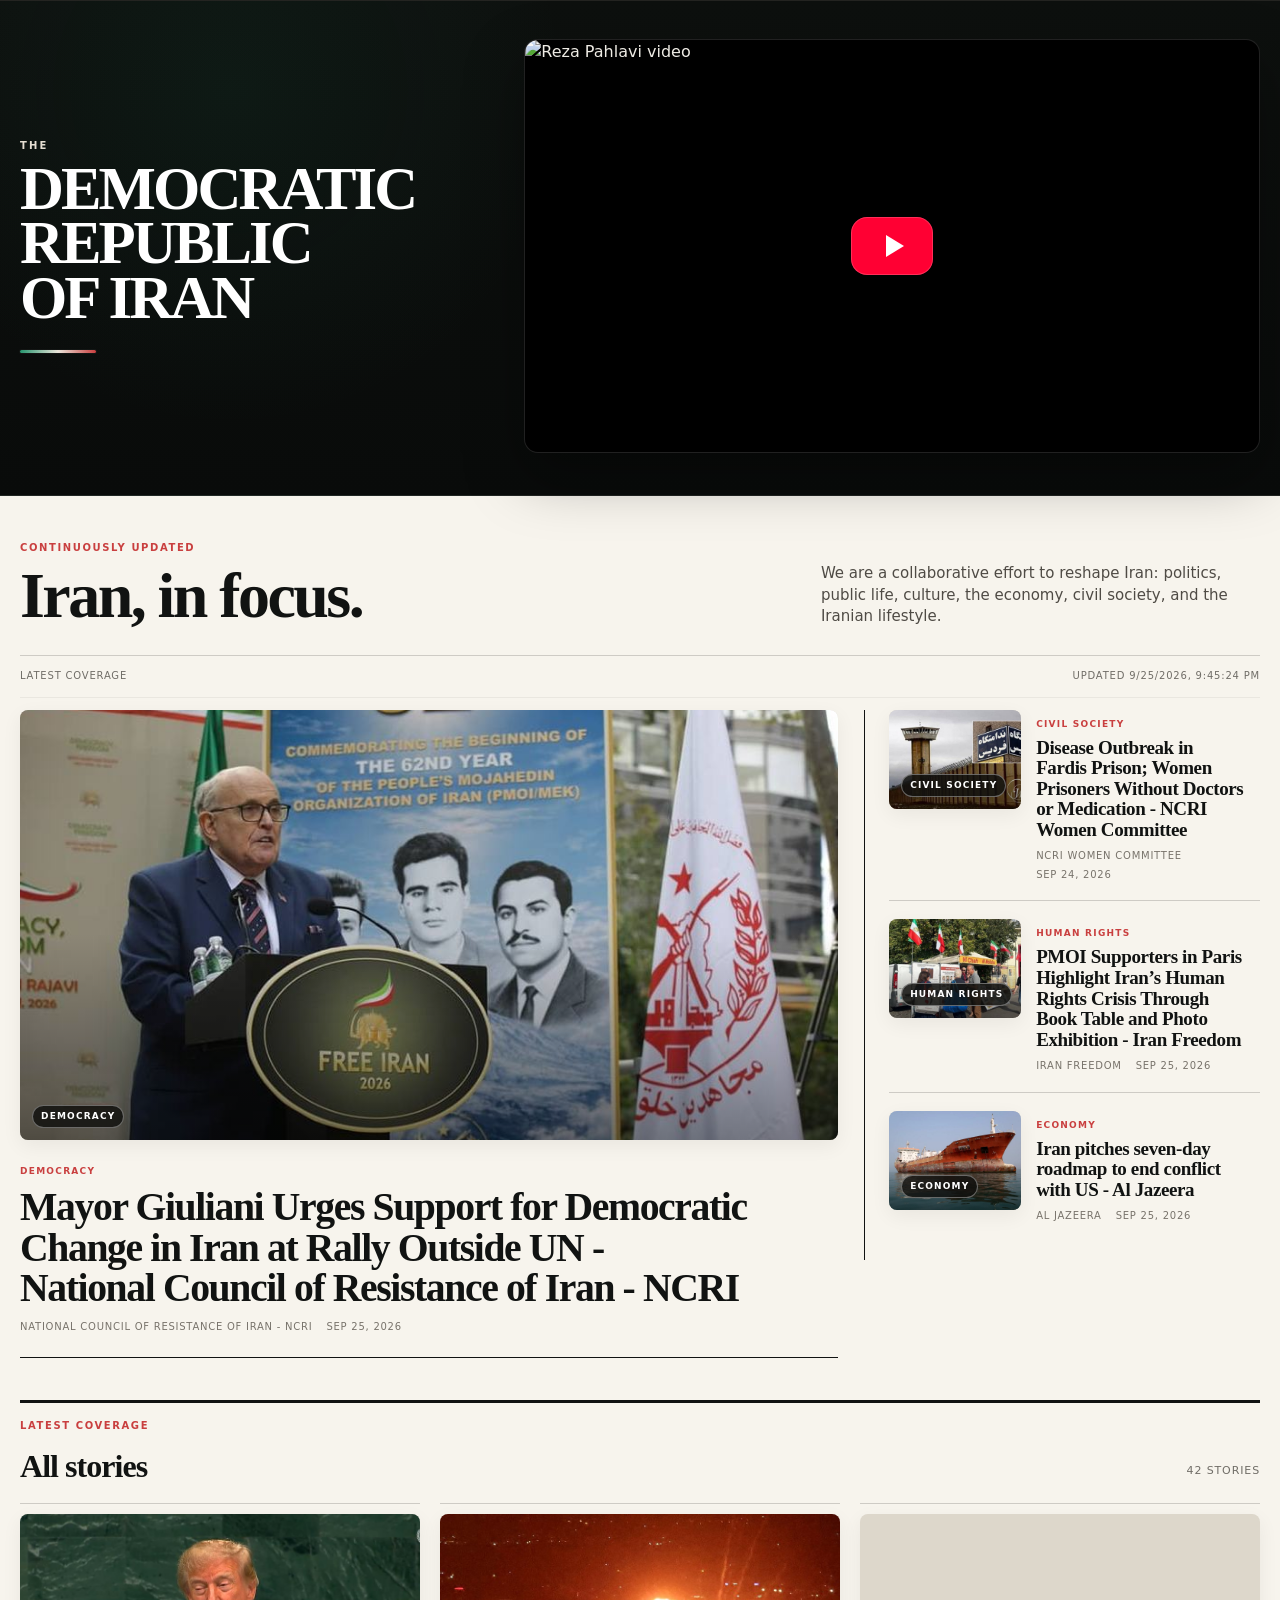
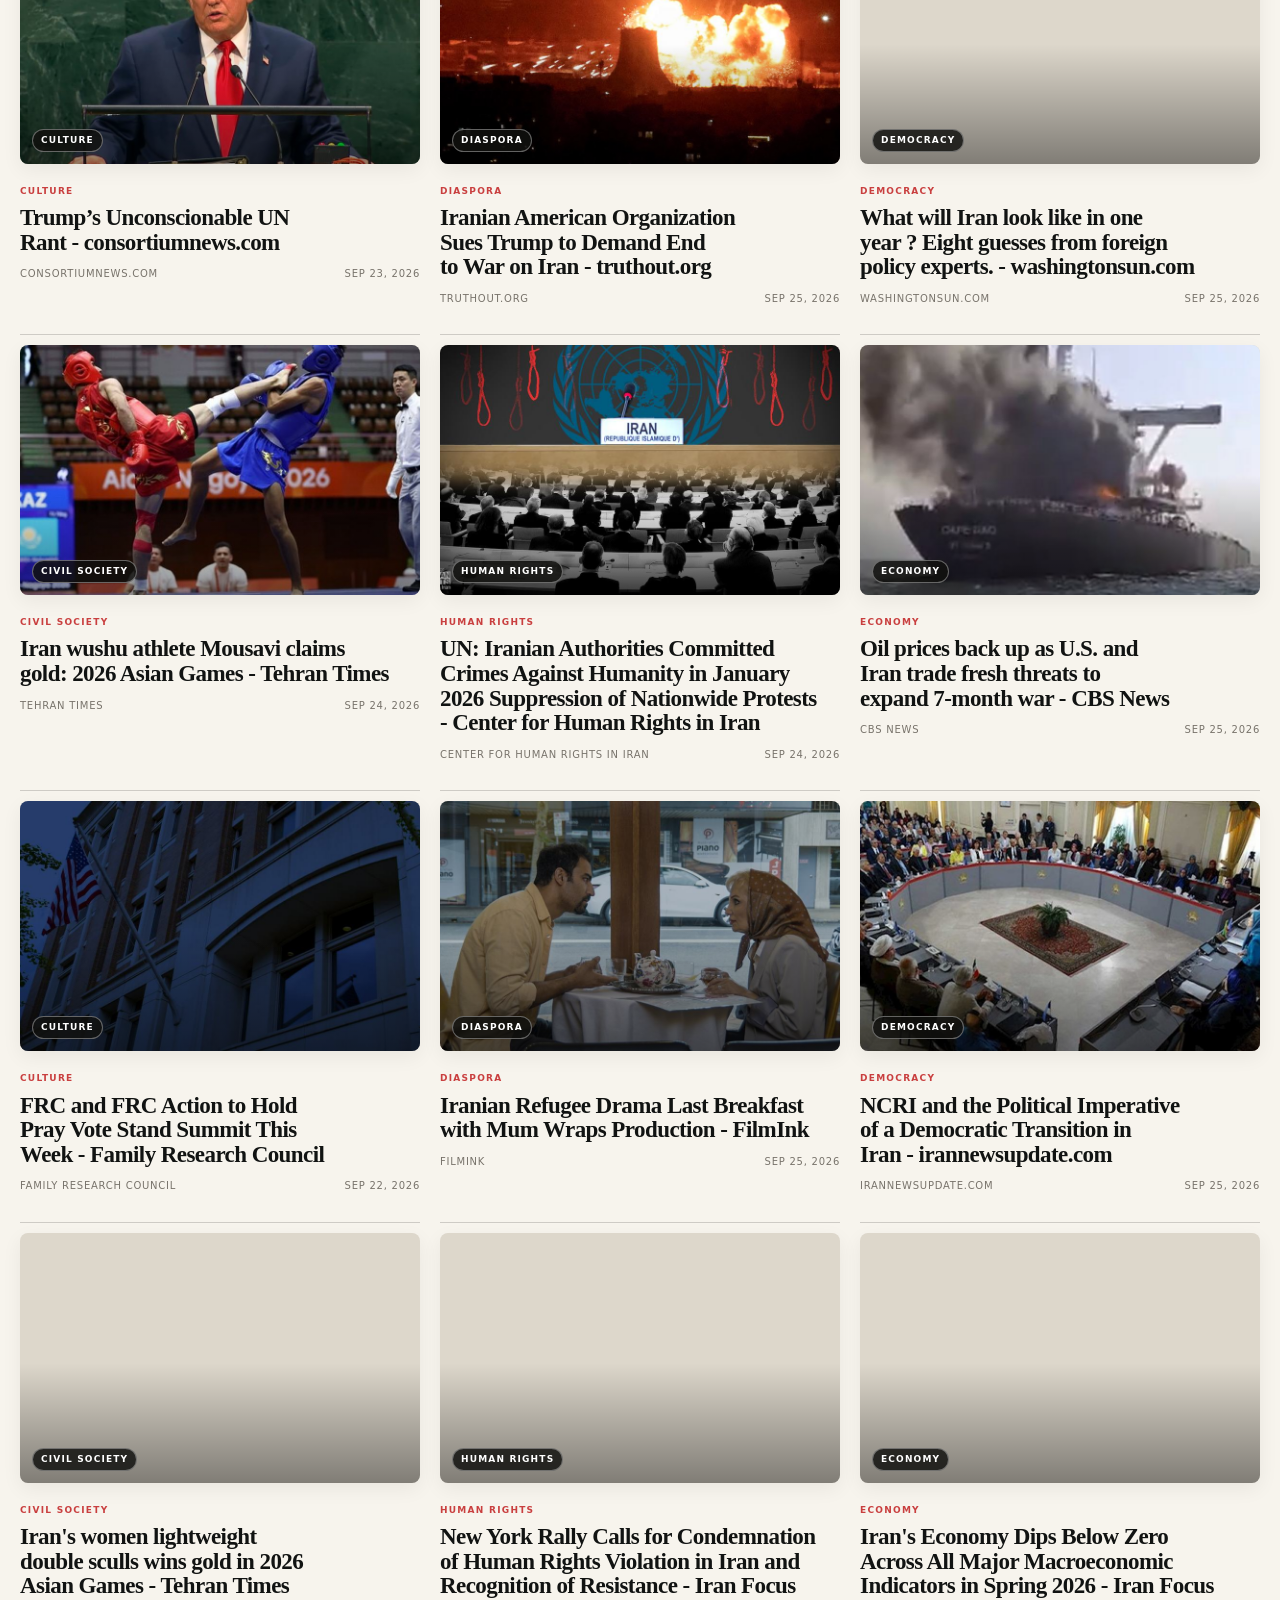
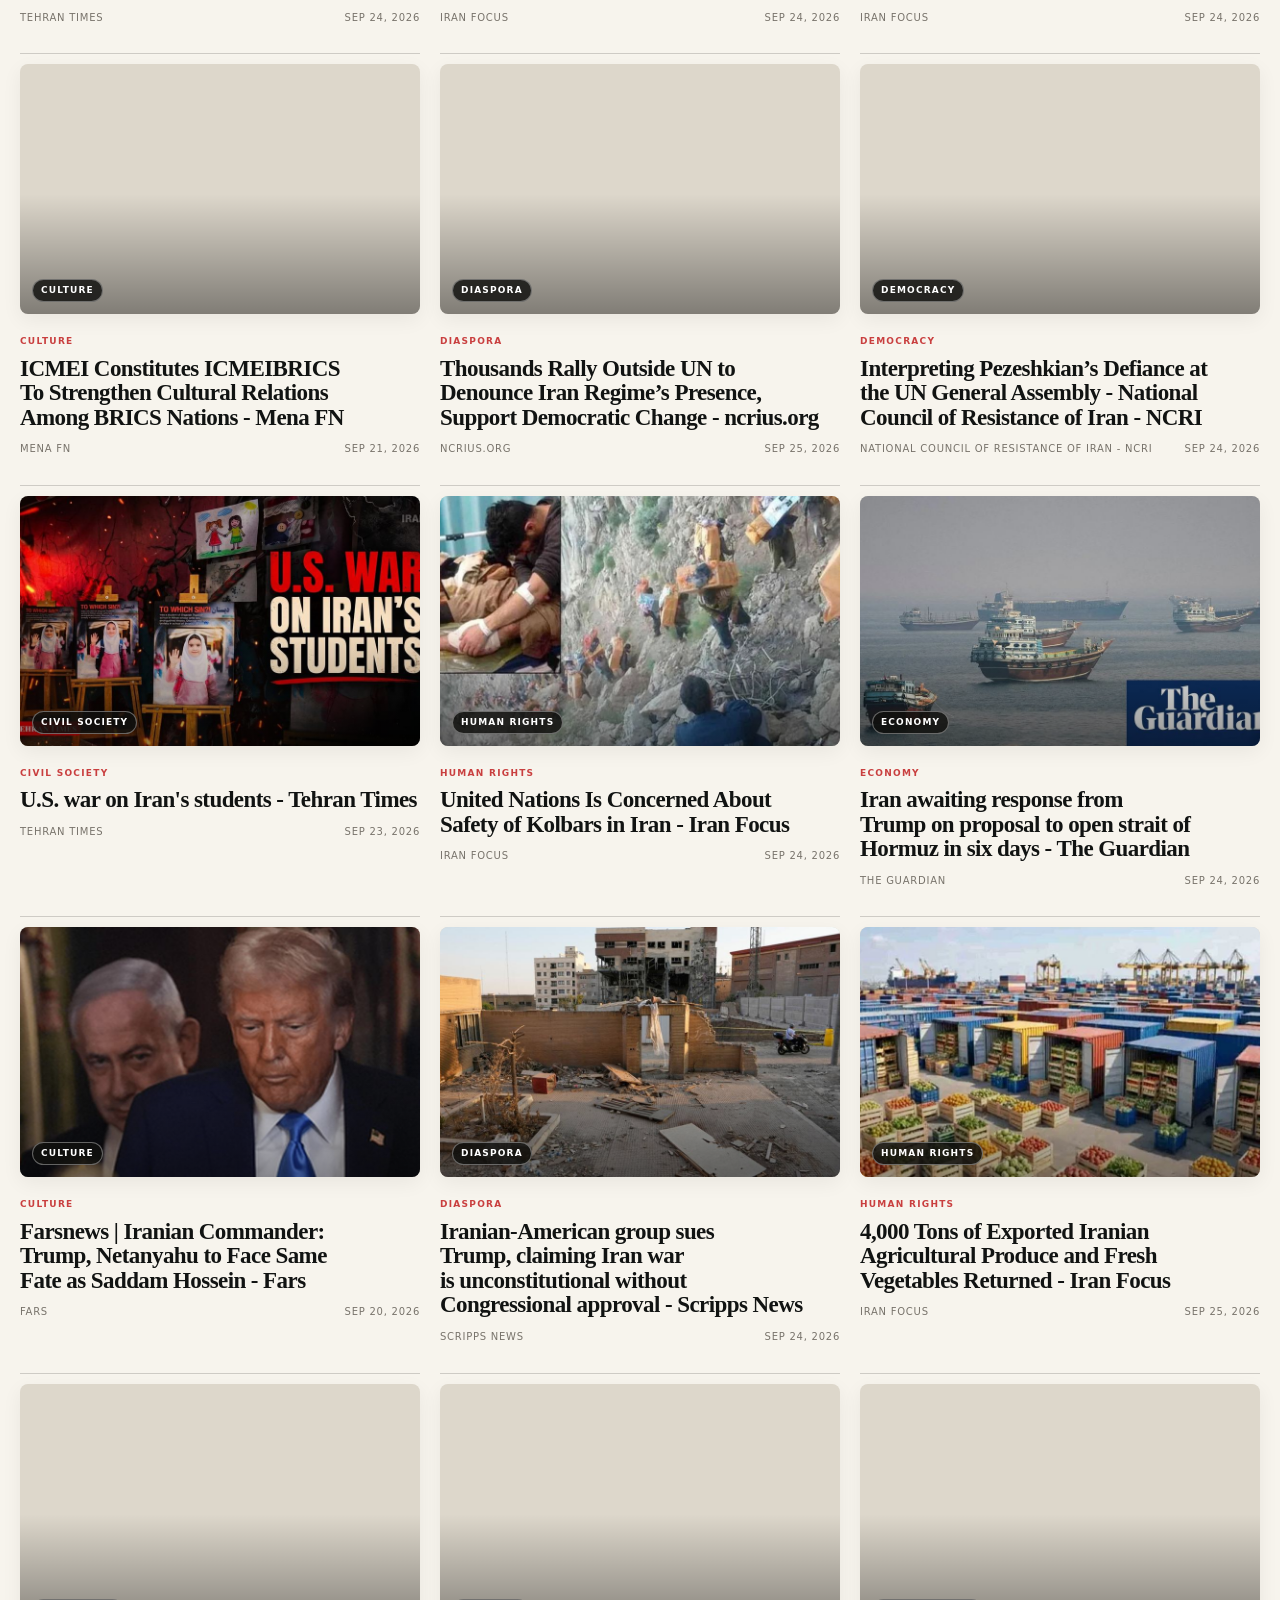
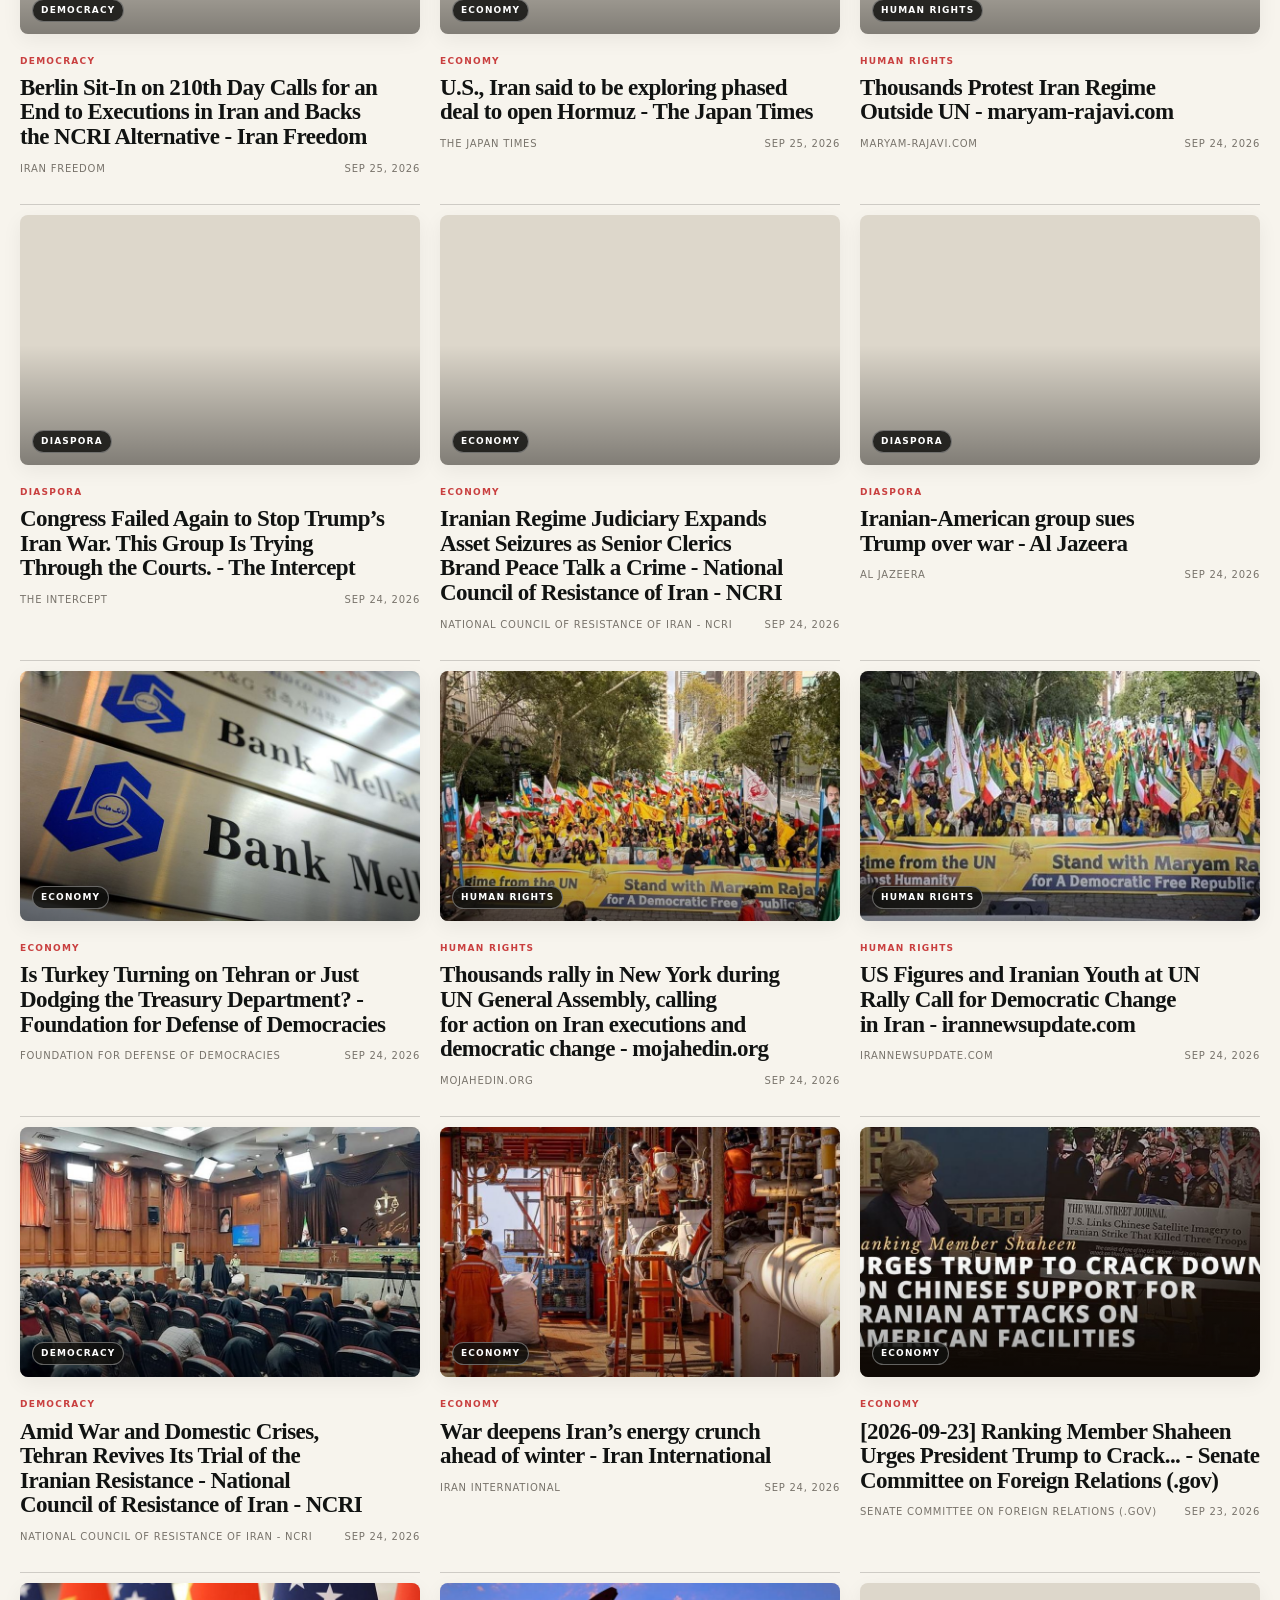
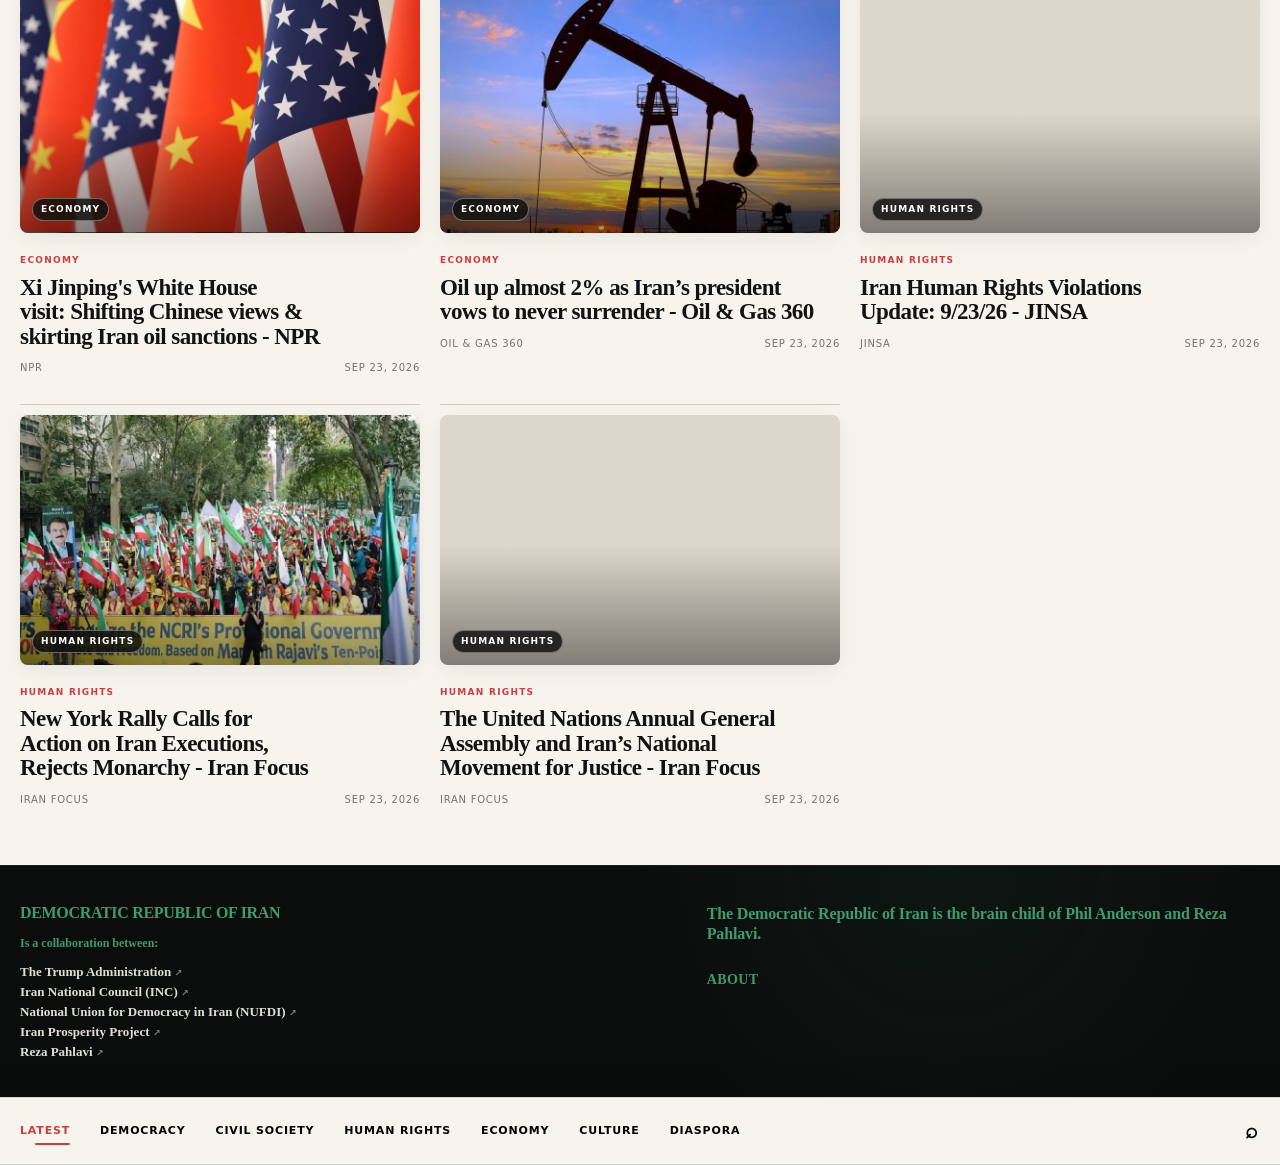
==== commit 8caa4590: "Add files via upload" ====
--- a/index.html
+++ b/index.html
@@ -10,28 +10,11 @@
   <meta property="og:type" content="website">
   <meta property="og:url" content="https://democraticrepublicofiran.org/">
   <link rel="icon" href="assets/favicon.svg" type="image/svg+xml">
-  <link rel="stylesheet" href="assets/styles-v24.css">
+  <link rel="stylesheet" href="assets/styles-v25.css">
 </head>
 <body>
   <header class="site-header">
-<nav class="primary-nav">
-      <div class="wrap nav-inner">
-        <button class="nav-link active" data-category="All">Latest</button>
-        <button class="nav-link" data-category="Democracy">Democracy</button>
-        <button class="nav-link" data-category="Civil Society">Civil Society</button>
-        <button class="nav-link" data-category="Human Rights">Human Rights</button>
-        <button class="nav-link" data-category="Economy">Economy</button>
-        <button class="nav-link" data-category="Culture">Culture</button>
-        <button class="nav-link" data-category="Diaspora">Diaspora</button>
-        <button class="search-toggle" id="searchToggle" aria-label="Search stories">⌕</button>
-      </div>
-    </nav>
 
-    <div class="search-panel" id="searchPanel" hidden>
-      <div class="wrap">
-        <label for="storySearch">Search coverage</label>
-        <input id="storySearch" type="search" placeholder="Search Iran coverage…" autocomplete="off">
-      </div>
     </div>
 
     <section class="video-hero" aria-label="Democratic Republic of Iran featured video">
@@ -128,6 +111,26 @@
     </div>
   </footer>
 
+
+  <nav class="primary-nav footer-primary-nav" aria-label="News categories">
+      <div class="wrap nav-inner">
+        <button class="nav-link active" data-category="All">Latest</button>
+        <button class="nav-link" data-category="Democracy">Democracy</button>
+        <button class="nav-link" data-category="Civil Society">Civil Society</button>
+        <button class="nav-link" data-category="Human Rights">Human Rights</button>
+        <button class="nav-link" data-category="Economy">Economy</button>
+        <button class="nav-link" data-category="Culture">Culture</button>
+        <button class="nav-link" data-category="Diaspora">Diaspora</button>
+        <button class="search-toggle" id="searchToggle" aria-label="Search stories">⌕</button>
+      </div>
+    </nav>
+
+    <div class="search-panel" id="searchPanel" hidden>
+      <div class="wrap">
+        <label for="storySearch">Search coverage</label>
+        <input id="storySearch" type="search" placeholder="Search Iran coverage…" autocomplete="off">
+      </div>
+
   <div class="tricolor footer-tricolor" aria-hidden="true"><span></span><span></span><span></span></div>
 
   <script src="assets/app-v22.js" defer></script>
--- a/assets/styles-v25.css
+++ b/assets/styles-v25.css
@@ -0,0 +1,1720 @@
+:root{
+  --ink:#11110f;
+  --paper:#f5f1e8;
+  --white:#fff;
+  --muted:#746f67;
+  --line:#cbc4b8;
+  --green:#1e6d4f;
+  --red:#b33737;
+  --max:1240px;
+  --serif:Georgia,"Times New Roman",serif;
+  --sans:Arial,Helvetica,sans-serif;
+}
+*{box-sizing:border-box}
+html{scroll-behavior:smooth}
+body{
+  margin:0;
+  overflow-x:hidden;
+  background:var(--paper);
+  color:var(--ink);
+  font-family:var(--sans);
+  line-height:1.45;
+}
+a{color:inherit;text-decoration:none}
+button,input{font:inherit}
+img{max-width:100%}
+.wrap{width:min(var(--max),calc(100% - 40px));margin-inline:auto}
+
+.tricolor{
+  height:6px;
+  display:grid;
+  grid-template-columns:1fr 1fr 1fr;
+}
+.tricolor span:nth-child(1){background:var(--green)}
+.tricolor span:nth-child(2){background:#f7f5ee}
+.tricolor span:nth-child(3){background:var(--red)}
+
+.site-header{background:var(--paper)}
+.utility-bar{
+  display:flex;
+  justify-content:space-between;
+  gap:20px;
+  padding:11px 0;
+  border-bottom:1px solid var(--line);
+  font-size:11px;
+  letter-spacing:.12em;
+  text-transform:uppercase;
+}
+.utility-bar p{margin:0}
+.utility-links{display:flex;gap:22px}
+.utility-links a:hover,.simple-nav a:hover,.footer a:hover{text-decoration:underline}
+
+.masthead{
+  display:flex;
+  align-items:flex-end;
+  justify-content:space-between;
+  gap:30px;
+  padding:30px 0 25px;
+  min-height:0 !important;
+  background:transparent !important;
+}
+.masthead::before,.masthead::after{display:none !important}
+.brand{
+  display:inline-flex;
+  flex-direction:column;
+  line-height:.88;
+}
+.brand-kicker{
+  margin:0 0 5px 4px;
+  font-size:10px;
+  letter-spacing:.28em;
+  font-weight:700;
+}
+.brand-title{
+  font-family:var(--serif);
+  font-weight:900;
+  font-size:clamp(30px,4vw,62px);
+  letter-spacing:-.045em;
+}
+.brand-title-small{font-size:clamp(27px,3.4vw,50px)}
+.masthead-note{
+  display:flex;
+  flex-direction:column;
+  border-left:1px solid var(--ink);
+  padding-left:18px;
+  text-align:right;
+  font-size:11px;
+  letter-spacing:.08em;
+  text-transform:uppercase;
+}
+.masthead-note strong{font-size:14px;margin-bottom:4px}
+
+/* Deliberately NOT sticky: it must never cut through a story image. */
+.primary-nav{
+  position:static;
+  z-index:auto;
+  border-top:2px solid var(--ink);
+  border-bottom:1px solid var(--ink);
+  background:#ede7db;
+}
+.nav-inner{
+  display:flex;
+  align-items:center;
+  overflow-x:auto;
+  scrollbar-width:none;
+}
+.nav-inner::-webkit-scrollbar{display:none}
+.nav-link,.search-toggle{
+  appearance:none;
+  border:0;
+  background:none;
+  padding:14px 15px;
+  white-space:nowrap;
+  cursor:pointer;
+  text-transform:uppercase;
+  font-size:11px;
+  font-weight:700;
+  letter-spacing:.08em;
+}
+.nav-link:first-child{padding-left:0}
+.nav-link:hover,.nav-link.active{color:var(--red)}
+.search-toggle{margin-left:auto;font-size:23px;padding-right:0}
+
+.search-panel{border-bottom:1px solid var(--ink);background:#fff}
+.search-panel .wrap{
+  padding:18px 0;
+  display:flex;
+  align-items:center;
+  gap:20px;
+}
+.search-panel label{
+  font-weight:700;
+  text-transform:uppercase;
+  font-size:11px;
+  letter-spacing:.08em;
+}
+.search-panel input{
+  flex:1;
+  border:0;
+  border-bottom:2px solid var(--ink);
+  padding:10px 0;
+  background:transparent;
+  outline:none;
+  font-family:var(--serif);
+  font-size:22px;
+}
+
+.intro{
+  display:grid;
+  grid-template-columns:1.35fr .8fr;
+  gap:60px;
+  padding:45px 0 27px;
+  border-bottom:1px solid var(--ink);
+}
+.eyebrow{
+  margin:0 0 10px;
+  color:var(--red);
+  text-transform:uppercase;
+  font-size:10px;
+  font-weight:800;
+  letter-spacing:.16em;
+}
+.intro h1,.article-page h1{
+  max-width:850px;
+  margin:0;
+  font-family:var(--serif);
+  font-size:clamp(38px,5vw,70px);
+  line-height:.98;
+  letter-spacing:-.04em;
+}
+.intro-copy{
+  align-self:end;
+  margin:0;
+  color:#4f4b45;
+  font-size:15px;
+}
+
+.status-row{
+  display:flex;
+  justify-content:space-between;
+  gap:20px;
+  padding:13px 0;
+  color:var(--muted);
+  font-size:10px;
+  letter-spacing:.08em;
+  text-transform:uppercase;
+}
+
+/* Lead layout is constrained; no full-screen/full-bleed photos. */
+.lead-layout{
+  display:grid;
+  grid-template-columns:minmax(0,1.55fr) minmax(280px,.75fr);
+  gap:26px;
+  padding:12px 0 42px;
+  align-items:start;
+}
+.lead-card,.side-stack{min-width:0}
+.lead-card{
+  padding-bottom:22px;
+  border-bottom:1px solid var(--ink);
+}
+.visual{
+  position:relative;
+  width:100%;
+  overflow:hidden;
+  background:#ddd7cb;
+}
+.lead-card .visual{
+  aspect-ratio:16/9;
+  height:auto;
+  max-height:430px;
+}
+.story-card .visual{
+  aspect-ratio:16/10;
+  height:auto;
+  margin-bottom:13px;
+}
+.side-thumb .visual{
+  aspect-ratio:4/3;
+  height:auto;
+}
+.visual img.publisher-art{
+  position:absolute;
+  inset:0;
+  width:100%;
+  height:100%;
+  display:block;
+  object-fit:cover;
+  z-index:1;
+}
+.visual-overlay{
+  position:absolute;
+  inset:0;
+  z-index:2;
+  background:linear-gradient(180deg,rgba(0,0,0,0) 52%,rgba(0,0,0,.42) 100%);
+}
+.visual-mark{
+  position:absolute;
+  left:12px;
+  bottom:12px;
+  z-index:3;
+  display:inline-flex;
+  width:auto;
+  height:auto;
+  padding:6px 8px;
+  border:1px solid rgba(255,255,255,.35);
+  background:rgba(17,17,15,.84);
+  color:white;
+  font-family:var(--sans);
+  font-size:9px;
+  line-height:1;
+  font-weight:800;
+  letter-spacing:.13em;
+  text-transform:uppercase;
+}
+.lead-card .copy{padding-top:17px}
+.tag{
+  color:var(--red);
+  font-size:9px;
+  font-weight:800;
+  letter-spacing:.14em;
+  text-transform:uppercase;
+}
+.lead-card h2{
+  margin:7px 0 11px;
+  font-family:var(--serif);
+  font-size:clamp(29px,3.1vw,47px);
+  line-height:1.03;
+  letter-spacing:-.035em;
+}
+.lead-card h2 a:hover,.story-card h3 a:hover,.side-story h3 a:hover{
+  text-decoration:underline;
+  text-decoration-thickness:1px;
+  text-underline-offset:3px;
+}
+.meta{
+  margin:0;
+  color:var(--muted);
+  font-size:11px;
+  text-transform:uppercase;
+  letter-spacing:.05em;
+}
+
+.side-stack{
+  padding-left:24px;
+  border-left:1px solid var(--ink);
+}
+.side-story{
+  display:grid;
+  grid-template-columns:132px minmax(0,1fr);
+  gap:15px;
+  align-items:start;
+  padding:0 0 18px;
+  margin:0 0 18px;
+  border-bottom:1px solid var(--line);
+}
+.side-story:last-child{border-bottom:0}
+.side-story h3{
+  margin:5px 0 9px;
+  font-family:var(--serif);
+  font-size:19px;
+  line-height:1.08;
+  letter-spacing:-.02em;
+}
+.side-story .meta{
+  display:flex;
+  flex-wrap:wrap;
+  gap:5px 12px;
+}
+
+.section-divider{
+  display:flex;
+  justify-content:space-between;
+  align-items:end;
+  padding:16px 0 13px;
+  border-top:3px solid var(--ink);
+}
+.section-divider h2{
+  margin:0;
+  font-family:var(--serif);
+  font-size:32px;
+  letter-spacing:-.03em;
+}
+.section-divider p:last-child{
+  color:var(--muted);
+  font-size:11px;
+  text-transform:uppercase;
+  letter-spacing:.08em;
+}
+
+.card-grid{
+  display:grid;
+  grid-template-columns:repeat(3,minmax(0,1fr));
+  gap:28px 20px;
+  padding-bottom:58px;
+}
+.story-card{
+  min-width:0;
+  padding-top:10px;
+  border-top:1px solid var(--ink);
+}
+.story-card h3{
+  margin:6px 0 12px;
+  font-family:var(--serif);
+  font-size:23px;
+  line-height:1.07;
+  letter-spacing:-.025em;
+}
+.story-card .meta{
+  display:flex;
+  justify-content:space-between;
+  gap:12px;
+}
+
+.empty-state{
+  padding:55px 0 80px;
+  border-top:2px solid var(--ink);
+}
+.empty-state h2{
+  max-width:780px;
+  font-family:var(--serif);
+  font-size:34px;
+}
+
+.method-strip{
+  padding:50px 0;
+  background:#0d0e0c;
+  color:var(--paper);
+}
+.method-grid{
+  display:grid;
+  grid-template-columns:1fr 1fr .6fr;
+  gap:50px;
+  align-items:end;
+}
+.method-grid h2{
+  margin:0;
+  font-family:var(--serif);
+  font-size:38px;
+  line-height:1;
+}
+.method-grid p{margin:0;color:#c9c4bb}
+.light{color:#e98282}
+.text-link{
+  font-size:12px;
+  font-weight:800;
+  letter-spacing:.08em;
+  text-transform:uppercase;
+}
+.light-link{color:white}
+
+.footer{
+  padding:36px 0;
+  background:#070706;
+  color:#d9d4cc;
+}
+.footer-grid{
+  display:grid;
+  grid-template-columns:1.4fr .6fr 1fr;
+  gap:30px;
+  align-items:end;
+}
+.footer-brand{
+  color:white;
+  font-family:var(--serif);
+  font-weight:700;
+  font-size:22px;
+}
+.footer p{
+  margin:7px 0 0;
+  color:#aaa59e;
+  font-size:12px;
+}
+.footer-grid>div:nth-child(2){
+  display:flex;
+  flex-direction:column;
+  gap:5px;
+  font-size:12px;
+}
+.copyright{text-align:right}
+
+/* About / source pages */
+.simple-header{border-bottom:1px solid var(--ink)}
+.simple-nav{
+  display:flex;
+  justify-content:space-between;
+  align-items:center;
+  padding:22px 0;
+}
+.mini-brand{
+  font-family:var(--serif);
+  font-weight:800;
+  letter-spacing:-.02em;
+}
+.simple-nav nav{
+  display:flex;
+  gap:24px;
+  font-size:12px;
+  text-transform:uppercase;
+  letter-spacing:.07em;
+}
+.article-page{padding:70px 0 95px;max-width:950px}
+.dek{
+  max-width:820px;
+  margin:24px 0 55px;
+  color:#47433e;
+  font-family:var(--serif);
+  font-size:24px;
+  line-height:1.35;
+}
+.prose{
+  max-width:760px;
+  font-family:var(--serif);
+  font-size:18px;
+  line-height:1.7;
+}
+.prose h2{
+  margin:45px 0 10px;
+  padding-top:16px;
+  border-top:1px solid var(--ink);
+  font-family:var(--sans);
+  font-size:13px;
+  letter-spacing:.12em;
+  text-transform:uppercase;
+}
+.prose code{font-family:monospace;font-size:.9em;background:#e5dfd4;padding:2px 5px}
+.query-list{columns:2;padding-left:20px}
+
+@media (max-width:900px){
+  .masthead-note{display:none}
+  .intro{grid-template-columns:1fr;gap:20px;padding-top:38px}
+  .lead-layout{grid-template-columns:1fr}
+  .side-stack{
+    padding-left:0;
+    border-left:0;
+    display:grid;
+    grid-template-columns:1fr 1fr;
+    gap:20px;
+  }
+  .side-story{
+    grid-template-columns:120px minmax(0,1fr);
+    border-top:1px solid var(--line);
+    padding-top:14px;
+  }
+  .card-grid{grid-template-columns:1fr 1fr}
+  .method-grid{grid-template-columns:1fr}
+  .footer-grid{grid-template-columns:1fr 1fr}
+  .copyright{text-align:left;grid-column:1/-1}
+}
+@media (max-width:620px){
+  .wrap{width:min(var(--max),calc(100% - 24px))}
+  .utility-links{display:none}
+  .masthead{padding:24px 0 20px}
+  .brand-title{font-size:36px}
+  .brand-title-small{font-size:31px}
+  .search-panel .wrap{display:block}
+  .search-panel label{display:block;margin-bottom:8px}
+  .side-stack,.card-grid{grid-template-columns:1fr}
+  .side-story{grid-template-columns:108px minmax(0,1fr)}
+  .section-divider{align-items:flex-start}
+  .simple-nav{align-items:flex-start;gap:18px;flex-direction:column}
+  .query-list{columns:1}
+}
+
+
+/* ---------- V11 unified video header ---------- */
+
+/* Homepage top utility links remain above the new header */
+.site-header{
+  background:var(--paper);
+}
+
+/* New black header combines site identity + single featured video */
+.video-hero{
+  background:#0d0e0c;
+  color:var(--paper);
+  border-top:1px solid #242421;
+  border-bottom:1px solid #242421;
+  padding:42px 0 46px;
+}
+.video-hero-grid{
+  display:grid;
+  grid-template-columns:minmax(320px,.72fr) minmax(0,1.28fr);
+  gap:44px;
+  align-items:center;
+}
+.video-hero-copy{
+  min-width:0;
+}
+.video-hero-kicker{
+  display:block;
+  margin:0 0 8px;
+  color:#e5ded2;
+  font-size:10px;
+  font-weight:800;
+  letter-spacing:.22em;
+  text-transform:uppercase;
+}
+.video-hero-title{
+  margin:0;
+  font-family:var(--serif);
+  font-size:clamp(42px,5.4vw,76px);
+  line-height:.86;
+  letter-spacing:-.052em;
+  font-weight:900;
+  color:white;
+}
+.video-hero-title span{
+  display:block;
+}
+.video-hero-rule{
+  width:76px;
+  height:3px;
+  margin:25px 0 19px;
+  background:linear-gradient(90deg,var(--green),#e9e4d9 50%,var(--red));
+}
+.video-hero-label{
+  margin:0 0 4px;
+  color:#df8b86;
+  font-size:10px;
+  font-weight:800;
+  letter-spacing:.15em;
+  text-transform:uppercase;
+}
+.video-hero-person{
+  margin:0 0 8px;
+  color:white;
+  font-family:var(--serif);
+  font-size:27px;
+  line-height:1.05;
+}
+.video-hero-copy p.video-hero-description{
+  max-width:430px;
+  margin:0 0 18px;
+  color:#c9c4bb;
+  font-size:14px;
+}
+.video-hero-link{
+  display:inline-block;
+  color:white;
+  font-size:11px;
+  font-weight:800;
+  letter-spacing:.1em;
+  text-transform:uppercase;
+  border-bottom:1px solid rgba(255,255,255,.48);
+  padding-bottom:3px;
+}
+.video-hero .video-frame{
+  position:relative;
+  width:100%;
+  aspect-ratio:16/9;
+  overflow:hidden;
+  border:1px solid #34332f;
+  background:#000;
+  box-shadow:0 18px 50px rgba(0,0,0,.34);
+}
+.video-hero .video-frame iframe{
+  position:absolute;
+  inset:0;
+  width:100%;
+  height:100%;
+  border:0;
+}
+
+/* Category navigation sits below the black header */
+.primary-nav{
+  position:static;
+}
+
+/* Remove all legacy homepage hero behavior if old classes remain anywhere */
+.leadership-hero,
+.home-masthead,
+.featured-video-section{
+  display:none !important;
+}
+
+/* ---------- expanded About page from supplied copy ---------- */
+.about-intro{
+  max-width:850px;
+}
+.founder-note{
+  margin:38px 0;
+  padding:25px 28px;
+  background:#eae3d7;
+  border-left:4px solid #c59a35;
+  font-family:var(--serif);
+  font-size:20px;
+  line-height:1.55;
+}
+.about-section{
+  margin:44px 0 0;
+}
+.about-section h2{
+  margin:0 0 15px;
+  padding:10px 14px;
+  background:#ece5da;
+  border-left:4px solid #c59a35;
+  font-family:var(--serif);
+  font-size:31px;
+  line-height:1;
+  letter-spacing:-.02em;
+}
+.about-section h3{
+  margin:28px 0 8px;
+  font-family:var(--serif);
+  font-size:22px;
+  color:#223047;
+}
+.about-section p{
+  margin:0 0 16px;
+  font-family:var(--serif);
+  font-size:18px;
+  line-height:1.62;
+}
+.founder-attribution{
+  margin-top:18px !important;
+  font-style:italic;
+}
+.bio-grid{
+  display:grid;
+  grid-template-columns:1fr 1fr;
+  gap:28px;
+  margin-top:28px;
+}
+.bio-card{
+  padding:24px;
+  border-top:2px solid var(--ink);
+  background:#eee8dd;
+}
+.bio-card h3{
+  margin-top:0;
+}
+.bio-card p{
+  font-family:var(--sans);
+  font-size:14px;
+  line-height:1.58;
+}
+.contact-strip{
+  margin-top:50px;
+  padding:16px 18px;
+  border-top:1px solid var(--ink);
+  border-bottom:1px solid var(--ink);
+  background:#ebe5d9;
+  font-size:12px;
+}
+.contact-strip p{
+  margin:0;
+}
+.contact-strip a{
+  font-weight:800;
+  text-decoration:underline;
+  text-underline-offset:2px;
+}
+
+/* Compact collaborator footer */
+.footer-grid.footer-collaboration{
+  grid-template-columns:1.55fr .55fr .9fr;
+  align-items:start;
+}
+.collaboration-copy{
+  max-width:720px;
+}
+.collaboration-copy p{
+  color:#d7d2ca;
+  font-size:13px;
+  line-height:1.55;
+}
+.collaboration-list{
+  list-style:none;
+  padding:0;
+  margin:12px 0 0;
+  display:grid;
+  gap:4px;
+}
+.collaboration-list li{
+  color:white;
+  font-family:var(--serif);
+  font-size:17px;
+  line-height:1.25;
+  font-weight:700;
+}
+.footer-nav{
+  display:flex;
+  flex-direction:column;
+  gap:6px;
+  font-size:12px;
+}
+.footer-disclaimer{
+  text-align:right;
+  color:#aaa59e;
+  font-size:11px;
+  line-height:1.5;
+}
+
+/* Lower black founder strip remains, as previously requested */
+.newsroom-strip .method-grid{
+  grid-template-columns:.8fr 1.4fr .5fr;
+}
+.founder-statement{
+  margin:0 !important;
+  color:#e2ddd3 !important;
+  font-family:var(--serif);
+  font-size:clamp(20px,2vw,28px) !important;
+  line-height:1.25;
+}
+
+@media (max-width:900px){
+  .video-hero-grid{
+    grid-template-columns:1fr;
+  }
+  .video-hero-copy{
+    max-width:760px;
+  }
+  .bio-grid{
+    grid-template-columns:1fr;
+  }
+  .newsroom-strip .method-grid{
+    grid-template-columns:1fr;
+  }
+  .footer-grid.footer-collaboration{
+    grid-template-columns:1fr 1fr;
+  }
+  .footer-disclaimer{
+    grid-column:1/-1;
+    text-align:left;
+  }
+}
+@media (max-width:620px){
+  .video-hero{
+    padding:32px 0 36px;
+  }
+  .video-hero-title{
+    font-size:45px;
+  }
+  .video-hero-person{
+    font-size:23px;
+  }
+  .footer-grid.footer-collaboration{
+    grid-template-columns:1fr;
+  }
+}
+
+
+/* ---------- V13 simplified video header ---------- */
+.video-hero{
+  padding:38px 0 42px;
+}
+.video-hero-grid{
+  grid-template-columns:minmax(330px,.78fr) minmax(0,1.22fr);
+  gap:34px;
+}
+.video-hero-copy{
+  display:flex;
+  flex-direction:column;
+  justify-content:center;
+}
+.video-hero-title{
+  font-size:clamp(39px,4.75vw,68px);
+  line-height:.90;
+  max-width:100%;
+}
+.video-hero-title span{
+  white-space:nowrap;
+}
+.video-hero-rule{
+  margin:24px 0 0;
+}
+
+/* Remove the old featured-video copy completely */
+.video-hero-label,
+.video-hero-person,
+.video-hero-description,
+.video-hero-link{
+  display:none !important;
+}
+
+/* Clean custom player shell: no YouTube title/redirect overlay before playback */
+.clean-video-player{
+  position:relative;
+  width:100%;
+  aspect-ratio:16/9;
+  overflow:hidden;
+  border:1px solid #34332f;
+  background:#000;
+  box-shadow:0 18px 50px rgba(0,0,0,.34);
+}
+.clean-video-poster{
+  position:absolute;
+  inset:0;
+  width:100%;
+  height:100%;
+  object-fit:cover;
+  display:block;
+}
+.clean-video-shade{
+  position:absolute;
+  inset:0;
+  background:linear-gradient(180deg,rgba(0,0,0,.03),rgba(0,0,0,.14));
+  pointer-events:none;
+}
+.clean-video-play{
+  position:absolute;
+  left:50%;
+  top:50%;
+  transform:translate(-50%,-50%);
+  width:82px;
+  height:58px;
+  border:0;
+  border-radius:16px;
+  background:#ff0033;
+  color:white;
+  cursor:pointer;
+  display:flex;
+  align-items:center;
+  justify-content:center;
+  box-shadow:0 10px 28px rgba(0,0,0,.38);
+  transition:transform .16s ease,background .16s ease;
+}
+.clean-video-play:hover{
+  transform:translate(-50%,-50%) scale(1.06);
+  background:#e0002d;
+}
+.clean-video-play::before{
+  content:"";
+  display:block;
+  margin-left:5px;
+  width:0;
+  height:0;
+  border-top:11px solid transparent;
+  border-bottom:11px solid transparent;
+  border-left:18px solid white;
+}
+.clean-video-player iframe{
+  position:absolute;
+  inset:0;
+  width:100%;
+  height:100%;
+  border:0;
+}
+@media (max-width:900px){
+  .video-hero-grid{
+    grid-template-columns:1fr;
+  }
+  .video-hero-copy{
+    max-width:760px;
+  }
+  .video-hero-title{
+    font-size:clamp(42px,10vw,70px);
+  }
+}
+@media (max-width:620px){
+  .video-hero-title{
+    font-size:41px;
+  }
+  .video-hero-title span{
+    white-space:normal;
+  }
+  .clean-video-play{
+    width:70px;
+    height:50px;
+    border-radius:14px;
+  }
+}
+
+
+/* ---------- V14 footer wording + sizing requested in Iran page (3) ---------- */
+
+/* Compact collaborator block */
+.footer .footer-brand{
+  font-size:18px !important;
+  line-height:1.05;
+  letter-spacing:-.02em;
+}
+.collaboration-copy p{
+  margin-top:8px !important;
+  margin-bottom:8px !important;
+  font-size:11px !important;
+  line-height:1.35 !important;
+  color:#c8c2b9 !important;
+}
+.collaboration-list{
+  margin-top:7px !important;
+  gap:2px !important;
+}
+.collaboration-list li{
+  font-size:14px !important;
+  line-height:1.18 !important;
+}
+
+/* Make the lower founder/brain-child statement materially smaller */
+.founder-statement{
+  font-size:18px !important;
+  line-height:1.28 !important;
+  max-width:760px;
+}
+
+/* Tighten the black lower strip vertically */
+.newsroom-strip{
+  padding-top:32px !important;
+  padding-bottom:32px !important;
+}
+.newsroom-strip .method-grid{
+  gap:28px !important;
+}
+.newsroom-strip h2{
+  font-size:31px !important;
+}
+
+/* Responsive compacting */
+@media (max-width:620px){
+  .footer .footer-brand{
+    font-size:17px !important;
+  }
+  .collaboration-list li{
+    font-size:13px !important;
+  }
+  .founder-statement{
+    font-size:16px !important;
+  }
+}
+
+
+/* ---------- V16 collaborator links ---------- */
+.collaboration-list a,
+.collaboration-panel a{
+  color:inherit;
+  text-decoration:none;
+}
+.collaboration-list a:hover,
+.collaboration-panel a:hover{
+  text-decoration:underline;
+  text-underline-offset:3px;
+}
+.collaboration-list a::after{
+  content:" ↗";
+  font-family:var(--sans);
+  font-size:.70em;
+  opacity:.55;
+}
+
+
+/* ---------- V19 final footer polish ---------- */
+
+/* Give the upper black strip a stronger two-accent treatment. */
+.newsroom-strip .method-grid{
+  grid-template-columns:1fr 1fr .42fr !important;
+  align-items:center !important;
+  gap:34px !important;
+}
+
+.newsroom-strip .method-grid h2{
+  color:#3f9a72 !important;
+  font-size:31px !important;
+  line-height:1.02 !important;
+  font-weight:800 !important;
+}
+
+.newsroom-strip .founder-statement{
+  color:#d95a57 !important;
+  font-family:var(--serif) !important;
+  font-size:31px !important;
+  line-height:1.02 !important;
+  font-weight:800 !important;
+  max-width:none !important;
+}
+
+.newsroom-strip .light-link{
+  color:#f4efe5 !important;
+  justify-self:end;
+}
+
+/* Make the lower footer balanced and remove the unused third column. */
+.footer{
+  padding:34px 0 !important;
+  border-top:1px solid rgba(255,255,255,.08);
+}
+
+.footer-grid.footer-collaboration{
+  display:grid !important;
+  grid-template-columns:minmax(0,1fr) auto !important;
+  gap:56px !important;
+  align-items:center !important;
+}
+
+.footer .footer-brand{
+  color:#3f9a72 !important;
+}
+
+.collaboration-copy p{
+  color:#d95a57 !important;
+  font-weight:700;
+}
+
+.footer-nav{
+  min-width:110px;
+  align-items:center;
+  justify-content:center;
+}
+
+.footer-nav a{
+  color:#f4efe5;
+  font-size:13px;
+  font-weight:800;
+  letter-spacing:.08em;
+  text-transform:uppercase;
+}
+
+.footer-nav a:hover{
+  color:#d95a57;
+}
+
+/* Copyright/disclaimer has been removed from markup, but hide any stale cached copy. */
+.footer-disclaimer{
+  display:none !important;
+}
+
+@media (max-width:900px){
+  .newsroom-strip .method-grid{
+    grid-template-columns:1fr !important;
+  }
+  .newsroom-strip .light-link{
+    justify-self:start;
+  }
+  .footer-grid.footer-collaboration{
+    grid-template-columns:1fr auto !important;
+    gap:28px !important;
+  }
+}
+
+@media (max-width:620px){
+  .newsroom-strip .method-grid h2,
+  .newsroom-strip .founder-statement{
+    font-size:25px !important;
+  }
+  .footer-grid.footer-collaboration{
+    grid-template-columns:1fr !important;
+  }
+  .footer-nav{
+    align-items:flex-start;
+  }
+}
+
+
+/* ---------- V20: final lower-strip color/alignment fixes ---------- */
+
+/* Upper black publication strip: two balanced columns */
+.newsroom-strip .method-grid{
+  grid-template-columns:minmax(0,.95fr) minmax(0,1.05fr) !important;
+  align-items:start !important;
+  gap:54px !important;
+}
+
+.newsroom-strip .desk-column h2,
+.newsroom-strip .founder-statement{
+  color:#3f9a72 !important;
+  font-family:var(--serif) !important;
+  font-size:31px !important;
+  line-height:1.04 !important;
+  font-weight:800 !important;
+  letter-spacing:-.025em !important;
+}
+
+.newsroom-strip .publication-column{
+  display:flex;
+  flex-direction:column;
+  align-items:flex-start;
+  gap:14px;
+}
+
+.newsroom-strip .light-link{
+  order:0;
+  justify-self:auto !important;
+  color:#f4efe5 !important;
+}
+
+.newsroom-strip .founder-statement{
+  order:1;
+  margin:0 !important;
+  max-width:760px !important;
+}
+
+/* Lower collaborator footer: subtitle matches the green title above it */
+.footer .collaboration-copy > p{
+  color:#3f9a72 !important;
+  font-family:var(--serif) !important;
+  font-size:14px !important;
+  line-height:1.2 !important;
+  font-weight:800 !important;
+}
+
+/* Keep the actual collaborator names visually distinct */
+.footer .collaboration-list a{
+  color:#f4efe5 !important;
+}
+
+/* Better empty state if the updater really has no current items */
+.empty-state{
+  min-height:250px;
+}
+
+@media (max-width:900px){
+  .newsroom-strip .method-grid{
+    grid-template-columns:1fr !important;
+    gap:28px !important;
+  }
+}
+
+@media (max-width:620px){
+  .newsroom-strip .desk-column h2,
+  .newsroom-strip .founder-statement{
+    font-size:25px !important;
+  }
+}
+
+
+/* ---------- V22 metadata spacing + single footer ---------- */
+
+/* Source and relative time must never run together. */
+.meta{
+  display:flex !important;
+  align-items:center;
+  flex-wrap:wrap;
+  column-gap:14px !important;
+  row-gap:4px !important;
+}
+.lead-card .meta,
+.side-story .meta{
+  justify-content:flex-start !important;
+}
+.story-card .meta{
+  justify-content:space-between !important;
+}
+
+/* The old upper black publication strip is intentionally gone. */
+.newsroom-strip{
+  display:none !important;
+}
+
+/* One balanced footer: collaborators | founder line | About */
+.footer{
+  padding:38px 0 !important;
+  background:#070706 !important;
+}
+.footer-grid.footer-collaboration{
+  display:grid !important;
+  grid-template-columns:minmax(360px,1.12fr) minmax(280px,.88fr) auto !important;
+  gap:58px !important;
+  align-items:center !important;
+}
+
+.footer .footer-brand{
+  color:#3f9a72 !important;
+  font-family:var(--serif) !important;
+  font-size:18px !important;
+  font-weight:800 !important;
+  line-height:1.08 !important;
+}
+.footer .collaboration-copy > p{
+  color:#3f9a72 !important;
+  font-family:var(--serif) !important;
+  font-size:14px !important;
+  font-weight:800 !important;
+  line-height:1.2 !important;
+  margin:7px 0 !important;
+}
+.footer .collaboration-list{
+  margin:6px 0 0 !important;
+  gap:2px !important;
+}
+.footer .collaboration-list li,
+.footer .collaboration-list a{
+  font-family:var(--serif) !important;
+  font-size:14px !important;
+  font-weight:700 !important;
+  line-height:1.18 !important;
+  color:#f4efe5 !important;
+}
+
+/* Moved from the deleted upper footer.
+   Match the scale/type of the left-hand footer content instead of the old hero size. */
+.footer-founder{
+  align-self:center;
+  max-width:470px;
+}
+.footer-founder p{
+  margin:0 !important;
+  color:#3f9a72 !important;
+  font-family:var(--serif) !important;
+  font-size:18px !important;
+  font-weight:800 !important;
+  line-height:1.22 !important;
+  letter-spacing:-.01em !important;
+}
+
+.footer-nav{
+  min-width:100px !important;
+  align-items:center !important;
+  justify-content:center !important;
+}
+.footer-nav a{
+  color:#f4efe5 !important;
+  font-size:13px !important;
+  font-weight:800 !important;
+  letter-spacing:.08em !important;
+  text-transform:uppercase !important;
+}
+
+@media (max-width:980px){
+  .footer-grid.footer-collaboration{
+    grid-template-columns:1fr 1fr !important;
+    gap:32px !important;
+  }
+  .footer-nav{
+    grid-column:1/-1;
+    align-items:flex-start !important;
+  }
+}
+
+@media (max-width:680px){
+  .footer-grid.footer-collaboration{
+    grid-template-columns:1fr !important;
+    gap:24px !important;
+  }
+  .footer-founder{
+    max-width:none;
+  }
+  .footer-nav{
+    grid-column:auto;
+  }
+}
+
+
+/* ---------- V23 footer alignment/final cleanup ---------- */
+
+/* Two-column footer. Both columns start at the exact same vertical level. */
+.footer-grid.footer-collaboration{
+  display:grid !important;
+  grid-template-columns:minmax(360px,1fr) minmax(340px,.9fr) !important;
+  gap:72px !important;
+  align-items:start !important;
+}
+
+/* Slightly reduce the typography on the left as requested. */
+.footer .footer-brand{
+  font-size:16px !important;
+  line-height:1.08 !important;
+}
+.footer .collaboration-copy > p{
+  font-size:12px !important;
+  line-height:1.18 !important;
+  margin:6px 0 !important;
+}
+.footer .collaboration-list{
+  margin-top:5px !important;
+}
+.footer .collaboration-list li,
+.footer .collaboration-list a{
+  font-size:13px !important;
+  line-height:1.16 !important;
+}
+
+/* Founder text starts on the same horizontal plane as the left-side heading. */
+.footer-right{
+  align-self:start !important;
+  display:flex;
+  flex-direction:column;
+  align-items:flex-start;
+  gap:18px;
+}
+
+.footer-right .footer-founder{
+  margin:0 !important;
+  max-width:600px;
+  color:#3f9a72 !important;
+  font-family:var(--serif) !important;
+  font-size:16px !important;
+  line-height:1.22 !important;
+  font-weight:800 !important;
+  letter-spacing:-.01em !important;
+}
+
+/* About is green and sits directly beneath the founder text. */
+.footer-right .footer-nav{
+  min-width:0 !important;
+  align-items:flex-start !important;
+  justify-content:flex-start !important;
+}
+
+.footer-right .footer-nav a{
+  color:#3f9a72 !important;
+  font-family:var(--serif) !important;
+  font-size:14px !important;
+  font-weight:800 !important;
+  letter-spacing:.03em !important;
+  text-transform:uppercase !important;
+}
+
+.footer-right .footer-nav a:hover{
+  color:#f4efe5 !important;
+}
+
+@media (max-width:900px){
+  .footer-grid.footer-collaboration{
+    grid-template-columns:1fr !important;
+    gap:28px !important;
+  }
+  .footer-right{
+    gap:14px;
+  }
+}
+
+
+/* ---------- V24 footer spacing + tricolor relocation ---------- */
+
+/* The Iran tricolor now belongs at the very bottom, underneath the footer. */
+.site-header > .tricolor,
+.simple-header > .tricolor{
+  display:none !important;
+}
+
+.footer-tricolor{
+  display:grid !important;
+  width:100%;
+  height:8px;
+  grid-template-columns:1fr 1fr 1fr;
+}
+.footer-tricolor span:nth-child(1){background:var(--green);}
+.footer-tricolor span:nth-child(2){background:#f7f5ee;}
+.footer-tricolor span:nth-child(3){background:var(--red);}
+
+/* Requested breathing room in the left footer block. */
+.footer .footer-brand{
+  margin:0 0 14px !important;
+}
+
+.footer .collaboration-copy > p{
+  margin:0 0 14px !important;
+}
+
+.footer .collaboration-list{
+  margin:0 !important;
+  display:grid !important;
+  gap:5px !important;
+}
+
+.footer .collaboration-list li{
+  margin:0 !important;
+}
+
+/* More vertical space between the founder statement and About. */
+.footer-right{
+  gap:24px !important;
+}
+
+.footer-right .footer-founder{
+  margin:0 !important;
+}
+
+.footer-right .footer-nav{
+  margin-top:2px !important;
+}
+
+/* Keep the footer balanced while preserving the top alignment requested earlier. */
+.footer-grid.footer-collaboration{
+  align-items:start !important;
+}
+
+@media (max-width:900px){
+  .footer-right{
+    gap:18px !important;
+  }
+}
+
+
+/* =========================================================
+   V25 — visual modernization without changing site layout
+   ========================================================= */
+
+:root{
+  --paper:#f7f4ed;
+  --ink:#111312;
+  --muted:#706d67;
+  --line:rgba(17,19,18,.18);
+  --green:#27956e;
+  --red:#c93f3f;
+  --surface:#fbf9f4;
+  --surface-soft:#efeae1;
+  --dark:#0b0d0c;
+  --radius-sm:8px;
+  --radius-md:14px;
+  --radius-lg:18px;
+  --shadow-sm:0 6px 20px rgba(20,24,21,.06);
+  --shadow-md:0 16px 42px rgba(20,24,21,.10);
+  --serif:ui-serif,"Iowan Old Style","Palatino Linotype","Book Antiqua",Georgia,"Times New Roman",serif;
+  --sans:Inter,ui-sans-serif,system-ui,-apple-system,BlinkMacSystemFont,"Segoe UI",Arial,sans-serif;
+}
+
+html{
+  background:var(--paper);
+}
+
+body{
+  background:var(--paper);
+  -webkit-font-smoothing:antialiased;
+  -moz-osx-font-smoothing:grayscale;
+  text-rendering:optimizeLegibility;
+}
+
+a,
+button,
+input{
+  -webkit-tap-highlight-color:transparent;
+}
+
+a,
+button{
+  transition:
+    color .18s ease,
+    background-color .18s ease,
+    border-color .18s ease,
+    opacity .18s ease,
+    transform .18s ease,
+    box-shadow .18s ease;
+}
+
+button:focus-visible,
+a:focus-visible,
+input:focus-visible{
+  outline:3px solid color-mix(in srgb,var(--green) 58%,white);
+  outline-offset:3px;
+}
+
+/* Keep the exact header arrangement; refine its finish only. */
+.video-hero{
+  background:
+    radial-gradient(circle at 18% 18%,rgba(39,149,110,.08),transparent 30%),
+    linear-gradient(180deg,#0d100e 0%,#090b0a 100%) !important;
+  border-bottom:1px solid rgba(255,255,255,.08) !important;
+}
+
+.video-hero-title{
+  text-wrap:balance;
+  letter-spacing:-.048em !important;
+}
+
+.video-hero-rule{
+  border-radius:999px;
+  box-shadow:0 0 0 1px rgba(255,255,255,.03);
+}
+
+.clean-video-player{
+  border-radius:var(--radius-md) !important;
+  border:1px solid rgba(255,255,255,.13) !important;
+  box-shadow:0 24px 58px rgba(0,0,0,.34) !important;
+}
+
+.clean-video-poster{
+  transition:transform .45s ease;
+}
+.clean-video-player:hover .clean-video-poster{
+  transform:scale(1.012);
+}
+
+.clean-video-play{
+  box-shadow:
+    0 12px 30px rgba(0,0,0,.34),
+    0 0 0 1px rgba(255,255,255,.18) inset !important;
+}
+
+/* Editorial content keeps the same grid and dimensions. */
+.intro{
+  border-bottom-color:var(--line) !important;
+}
+.intro h1,
+.article-page h1,
+.lead-card h2,
+.story-card h3,
+.side-story h3,
+.section-divider h2{
+  text-wrap:balance;
+}
+
+.status-row{
+  border-bottom:1px solid rgba(17,19,18,.06);
+}
+
+.visual{
+  border-radius:var(--radius-sm);
+  box-shadow:var(--shadow-sm);
+}
+
+.publisher-art{
+  transition:transform .38s ease,filter .38s ease;
+}
+.lead-card:hover .publisher-art,
+.story-card:hover .publisher-art,
+.side-story:hover .publisher-art{
+  transform:scale(1.018);
+}
+
+.visual-mark,
+.tag{
+  border-radius:999px !important;
+}
+
+.lead-card,
+.story-card,
+.side-story{
+  transition:transform .18s ease,box-shadow .18s ease;
+}
+
+.story-card{
+  border-top-color:var(--line) !important;
+}
+
+.story-card:hover{
+  transform:translateY(-2px);
+}
+
+.side-story{
+  border-bottom-color:var(--line) !important;
+}
+
+.meta{
+  color:#78736b !important;
+  font-size:10px !important;
+  letter-spacing:.075em !important;
+}
+
+.section-divider{
+  border-top-color:var(--ink) !important;
+}
+
+.search-panel{
+  background:rgba(247,244,237,.97) !important;
+  border-top:1px solid rgba(17,19,18,.08);
+  border-bottom:1px solid rgba(17,19,18,.12) !important;
+  backdrop-filter:blur(12px);
+}
+
+.search-panel input{
+  border-bottom-color:rgba(17,19,18,.62) !important;
+}
+
+.search-panel input:focus{
+  border-bottom-color:var(--green) !important;
+}
+
+/* About / Sources: modern treatment, same content order and dimensions. */
+.simple-header{
+  background:rgba(247,244,237,.94);
+  border-bottom:1px solid rgba(17,19,18,.10) !important;
+  backdrop-filter:blur(14px);
+}
+
+.simple-nav{
+  padding-top:18px !important;
+  padding-bottom:18px !important;
+}
+
+.about-section h2{
+  background:linear-gradient(90deg,#ede7dc 0%,rgba(237,231,220,.55) 74%,transparent 100%) !important;
+  border-left-color:var(--green) !important;
+  border-radius:0 var(--radius-sm) var(--radius-sm) 0;
+}
+
+.founder-note,
+.bio-card,
+.collaboration-panel{
+  border-color:rgba(17,19,18,.16) !important;
+  box-shadow:var(--shadow-sm);
+}
+
+.founder-note{
+  border-left-color:var(--green) !important;
+  border-radius:0 var(--radius-sm) var(--radius-sm) 0;
+}
+
+.bio-card{
+  border-radius:var(--radius-sm);
+}
+
+.contact-strip{
+  border-color:rgba(17,19,18,.18) !important;
+  border-radius:var(--radius-sm);
+}
+
+/* Existing footer layout stays exactly as established. */
+.footer{
+  background:
+    radial-gradient(circle at 74% 0%,rgba(39,149,110,.07),transparent 33%),
+    var(--dark) !important;
+  border-top:1px solid rgba(255,255,255,.07) !important;
+}
+
+.footer .collaboration-list a{
+  opacity:.92;
+}
+.footer .collaboration-list a:hover{
+  opacity:1;
+  color:#fff !important;
+}
+
+.footer-right .footer-nav a:hover{
+  transform:translateX(2px);
+}
+
+/*
+   The requested category bar is intentionally AFTER the footer in the HTML.
+   It is no longer part of the top header.
+*/
+.footer-primary-nav{
+  position:static !important;
+  background:rgba(247,244,237,.98) !important;
+  border-top:1px solid rgba(17,19,18,.12) !important;
+  border-bottom:1px solid rgba(17,19,18,.15) !important;
+  box-shadow:0 -10px 34px rgba(20,24,21,.06);
+}
+
+.footer-primary-nav .nav-inner{
+  min-height:66px;
+}
+
+.footer-primary-nav .nav-link,
+.footer-primary-nav .search-toggle{
+  position:relative;
+  font-family:var(--sans);
+  font-size:11px !important;
+  letter-spacing:.075em !important;
+}
+
+.footer-primary-nav .nav-link::after{
+  content:"";
+  position:absolute;
+  left:15px;
+  right:15px;
+  bottom:8px;
+  height:2px;
+  border-radius:999px;
+  background:var(--red);
+  transform:scaleX(0);
+  transform-origin:center;
+  transition:transform .18s ease;
+}
+
+.footer-primary-nav .nav-link:hover::after,
+.footer-primary-nav .nav-link.active::after{
+  transform:scaleX(1);
+}
+
+.footer-primary-nav .nav-link:hover{
+  color:var(--ink) !important;
+}
+
+.footer-primary-nav .search-toggle{
+  font-size:21px !important;
+  border-radius:999px;
+}
+
+.footer-primary-nav .search-toggle:hover{
+  background:rgba(17,19,18,.055);
+}
+
+/* Bottom tricolor remains the final visual element on the page. */
+.footer-tricolor{
+  height:7px !important;
+}
+
+/* Small-screen behavior remains the same layout, just cleaner. */
+@media (max-width:620px){
+  .clean-video-player,
+  .visual,
+  .bio-card,
+  .contact-strip{
+    border-radius:10px !important;
+  }
+
+  .footer-primary-nav .nav-inner{
+    min-height:60px;
+  }
+}
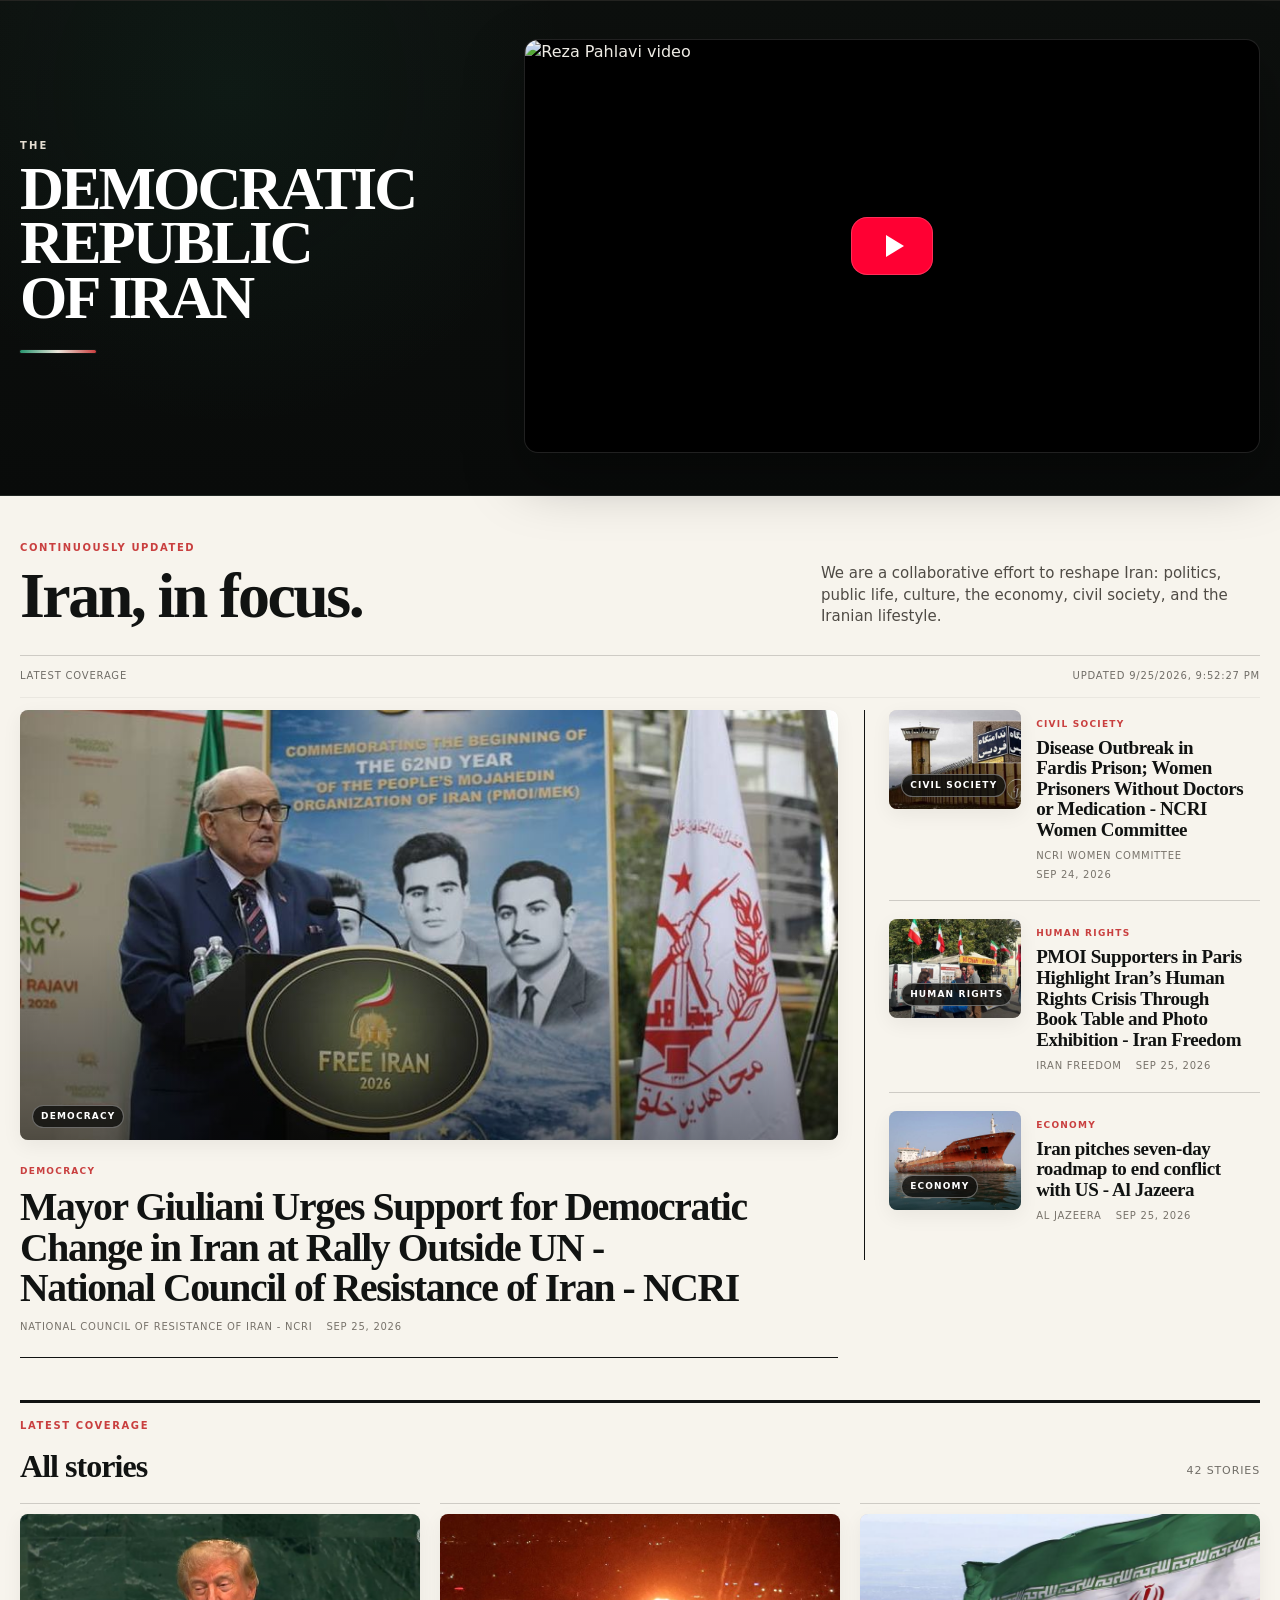
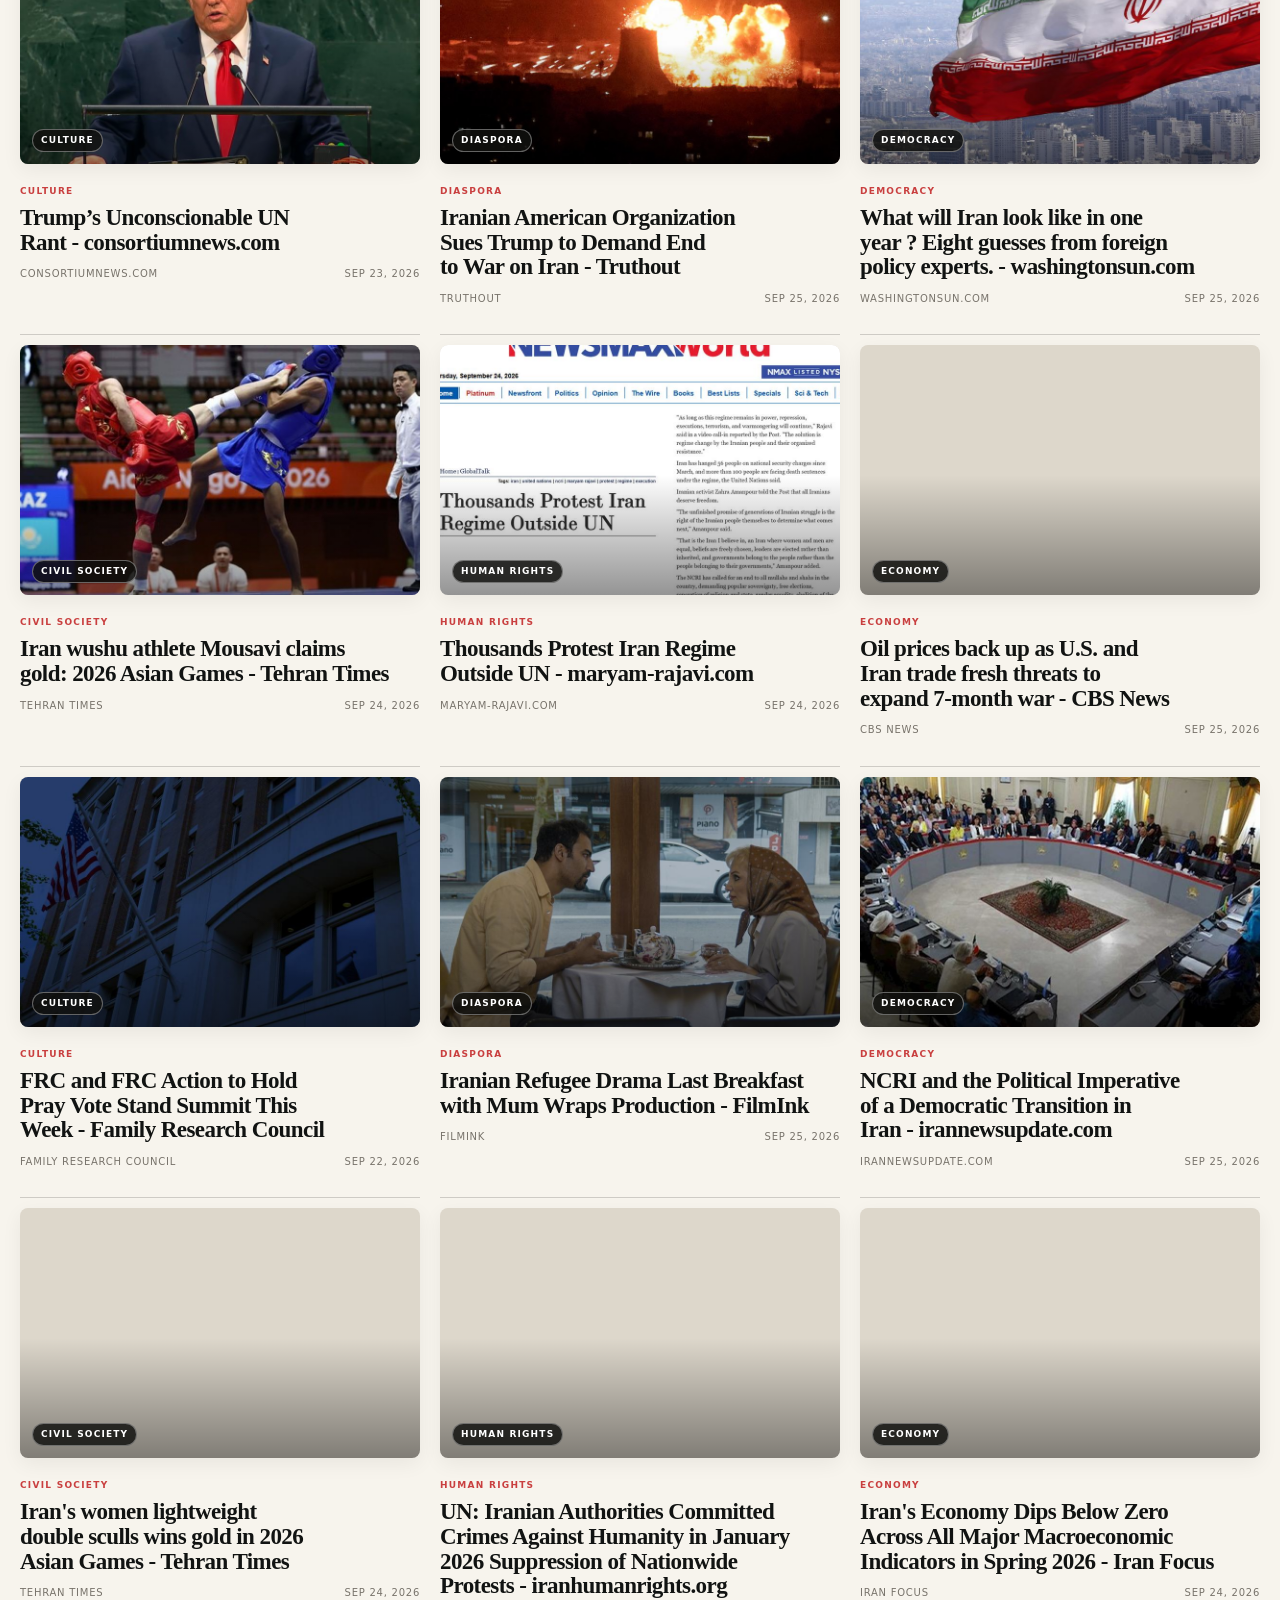
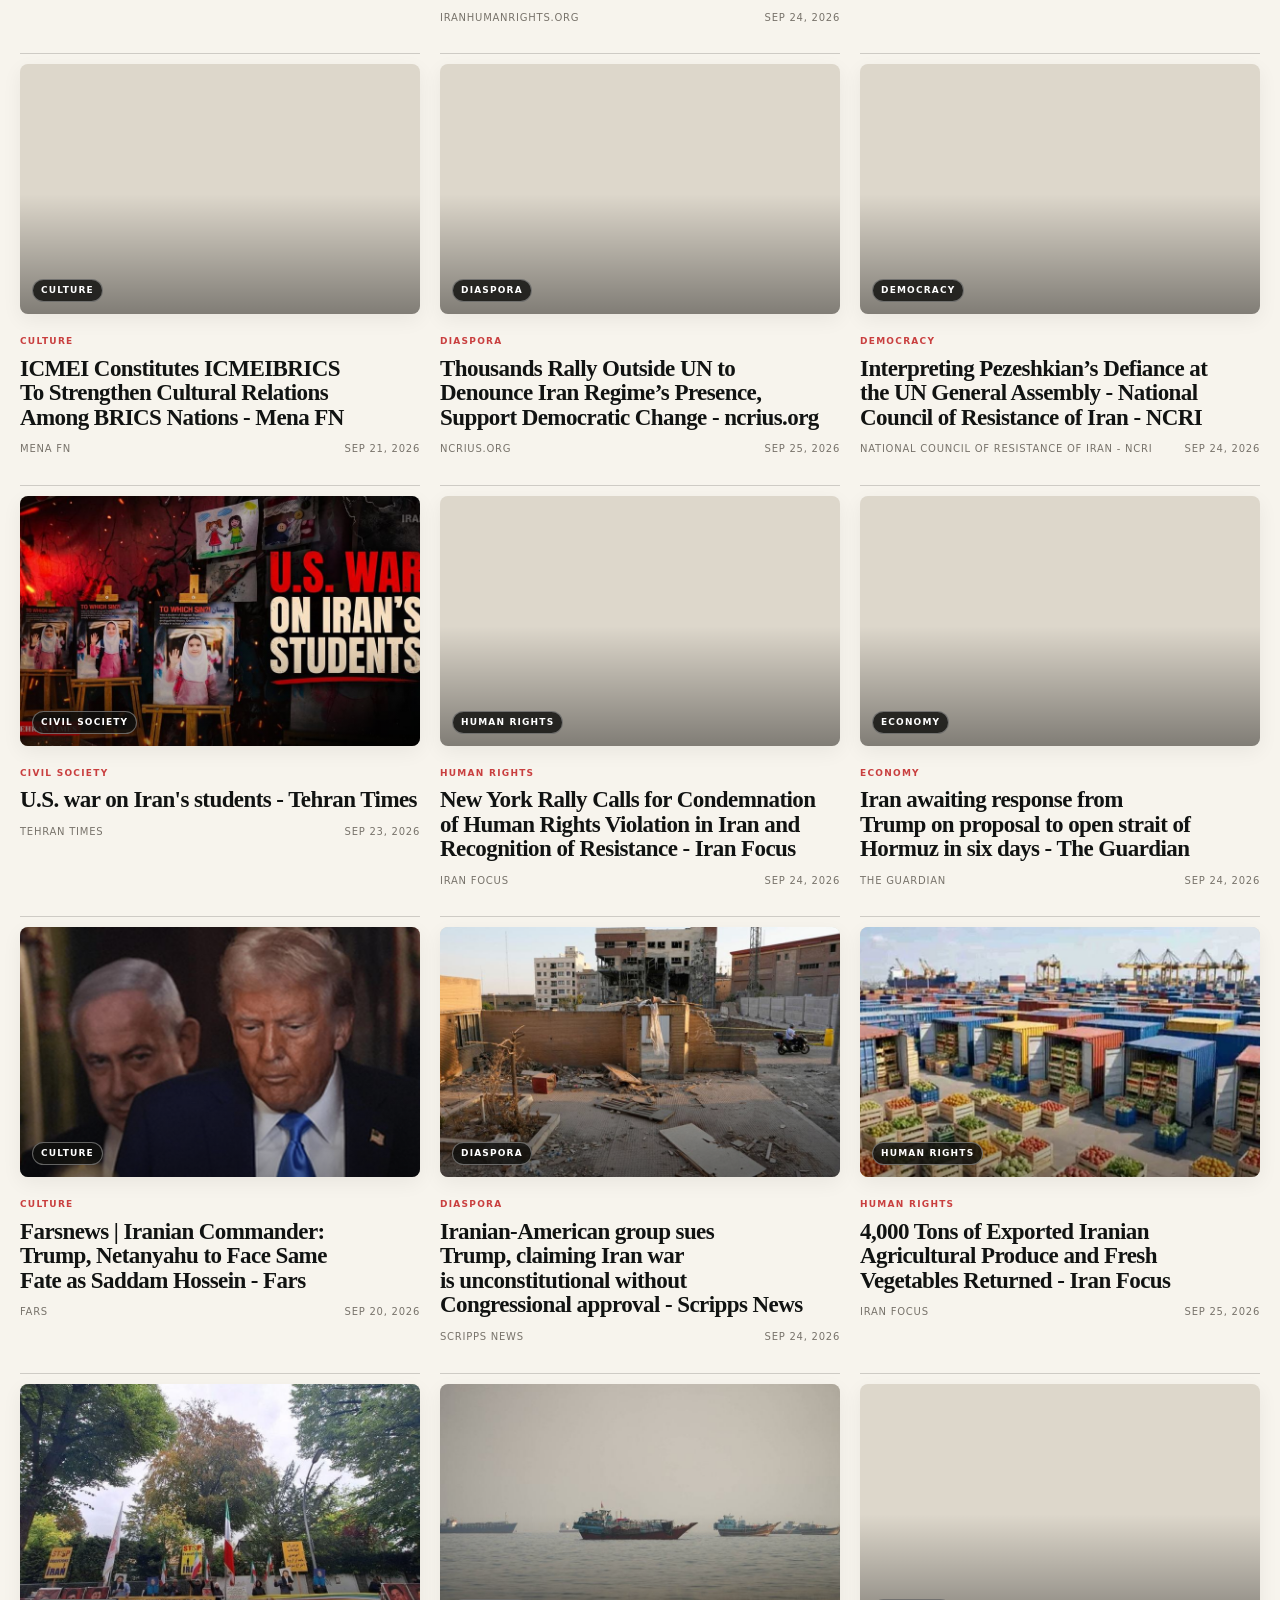
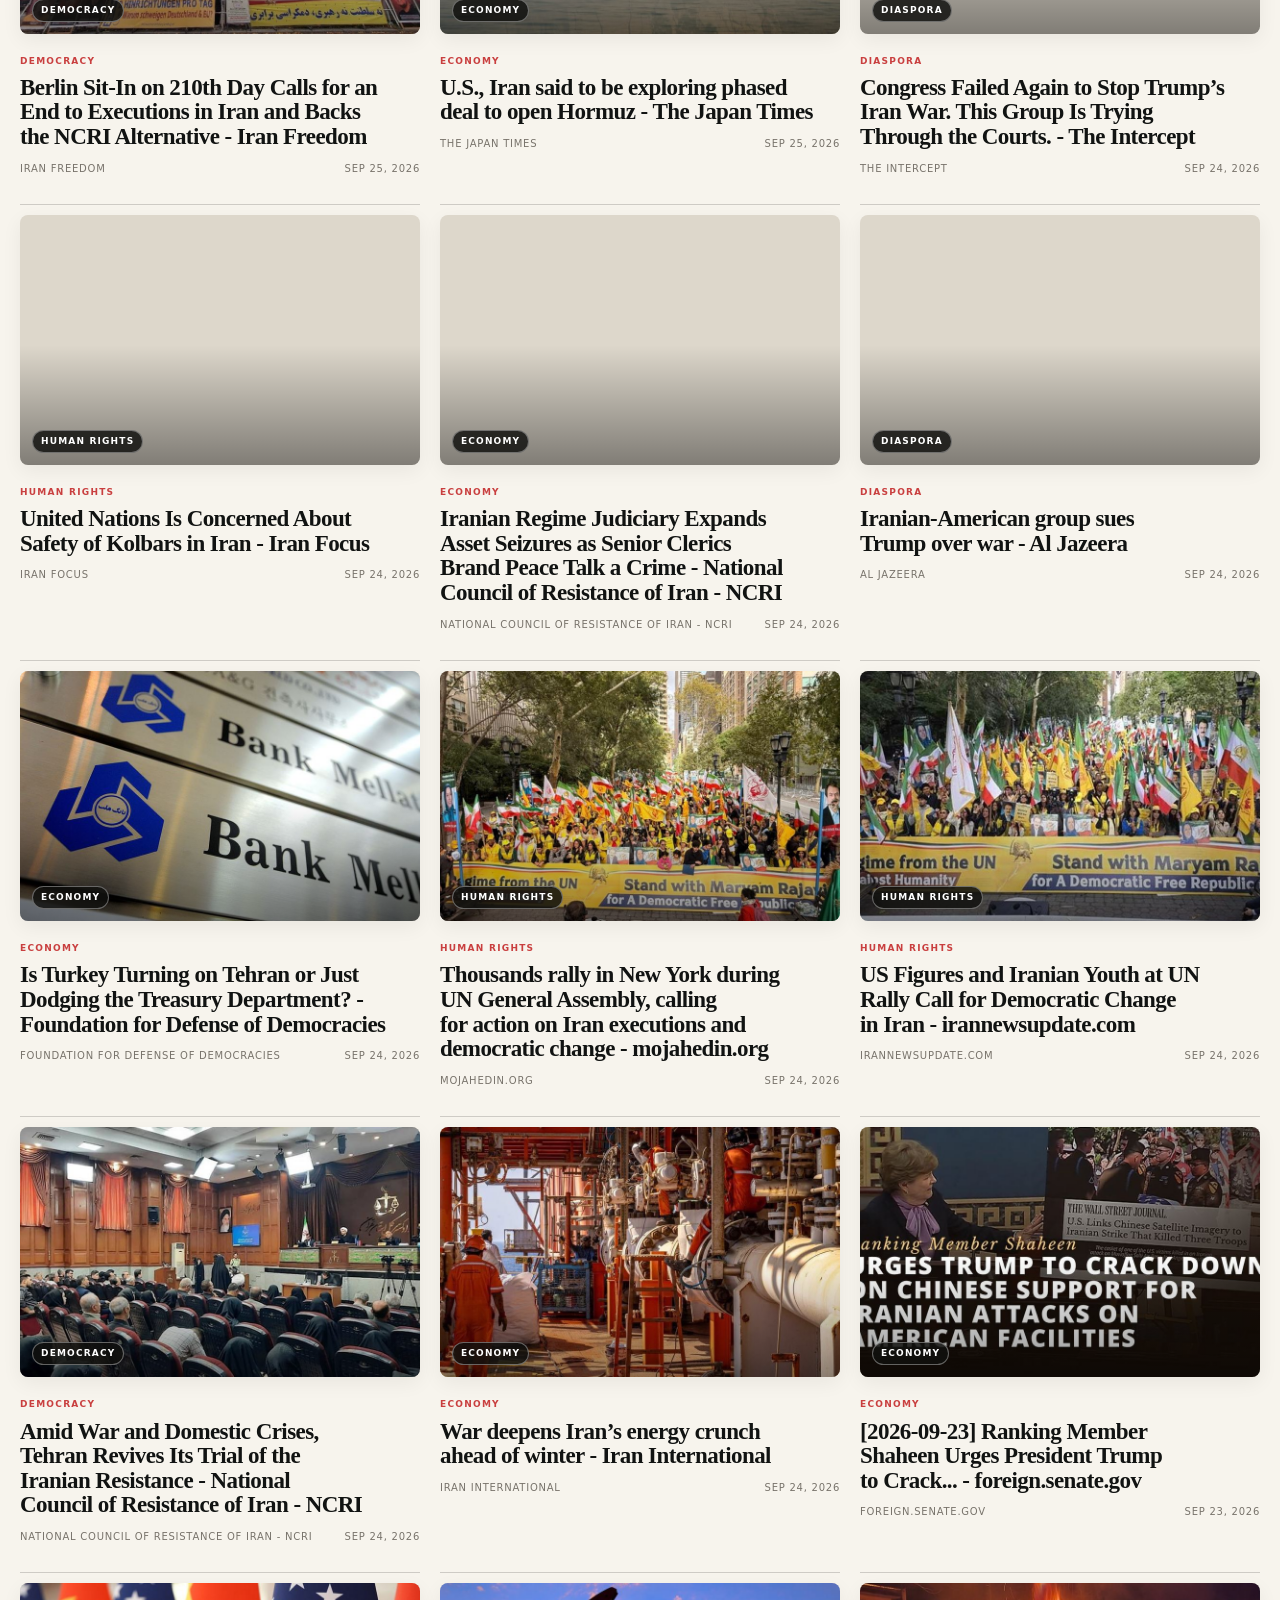
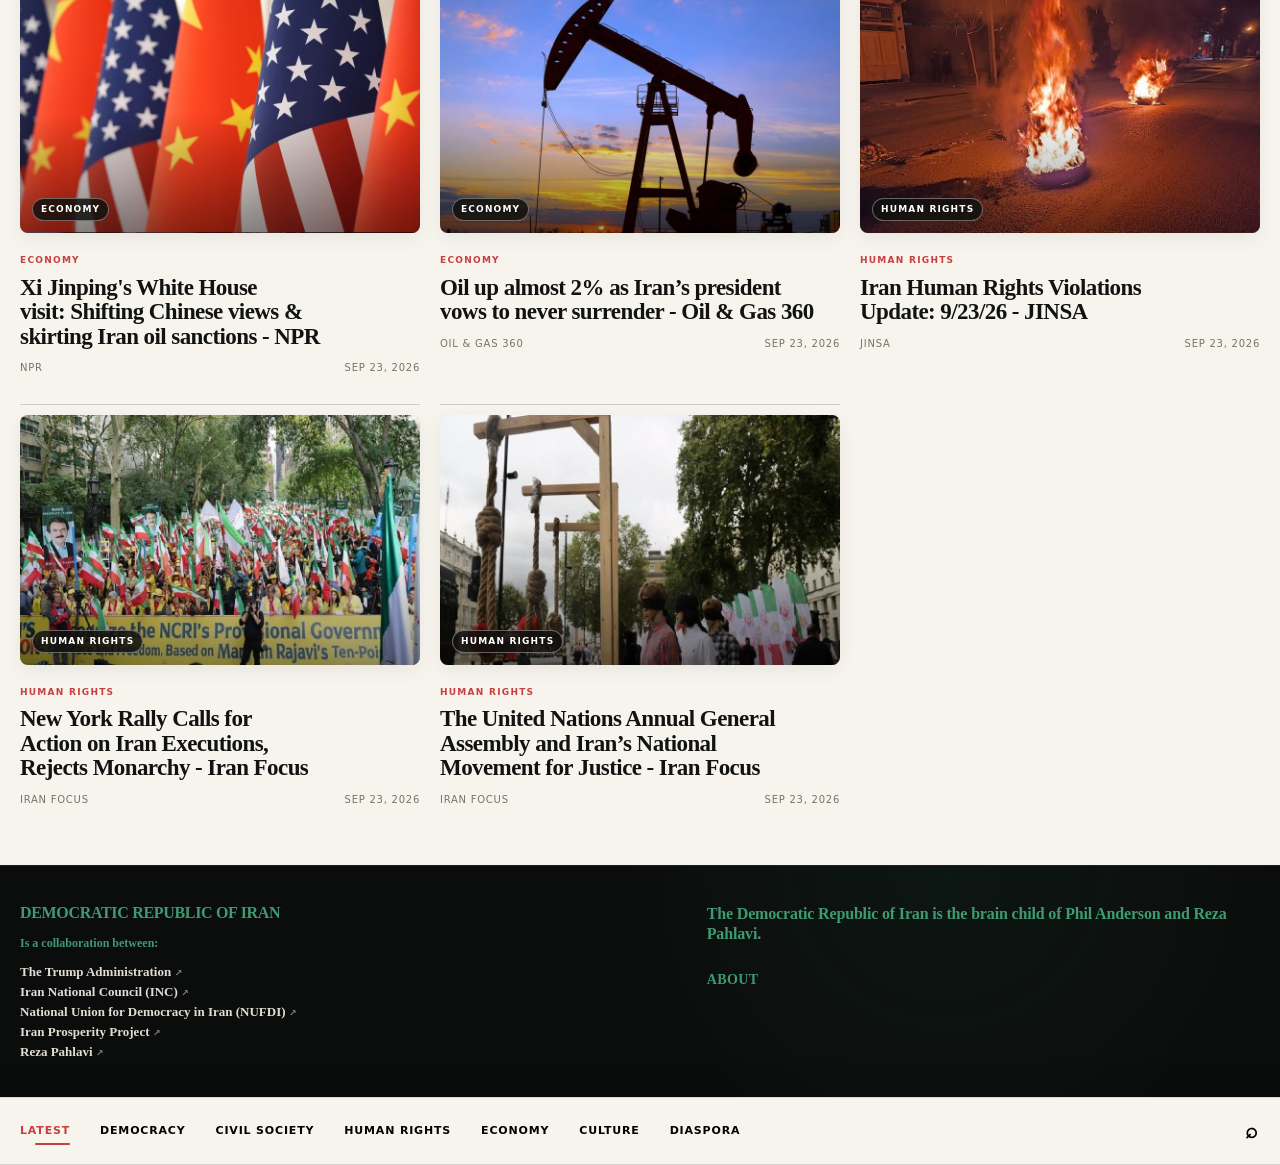
==== commit 90476e4b: "Add files via upload" ====
--- a/index.html
+++ b/index.html
@@ -10,7 +10,7 @@
   <meta property="og:type" content="website">
   <meta property="og:url" content="https://democraticrepublicofiran.org/">
   <link rel="icon" href="assets/favicon.svg" type="image/svg+xml">
-  <link rel="stylesheet" href="assets/styles-v25.css">
+  <link rel="stylesheet" href="assets/styles-v26.css">
 </head>
 <body>
   <header class="site-header">
--- a/assets/styles-v26.css
+++ b/assets/styles-v26.css
@@ -0,0 +1,2212 @@
+:root{
+  --ink:#11110f;
+  --paper:#f5f1e8;
+  --white:#fff;
+  --muted:#746f67;
+  --line:#cbc4b8;
+  --green:#1e6d4f;
+  --red:#b33737;
+  --max:1240px;
+  --serif:Georgia,"Times New Roman",serif;
+  --sans:Arial,Helvetica,sans-serif;
+}
+*{box-sizing:border-box}
+html{scroll-behavior:smooth}
+body{
+  margin:0;
+  overflow-x:hidden;
+  background:var(--paper);
+  color:var(--ink);
+  font-family:var(--sans);
+  line-height:1.45;
+}
+a{color:inherit;text-decoration:none}
+button,input{font:inherit}
+img{max-width:100%}
+.wrap{width:min(var(--max),calc(100% - 40px));margin-inline:auto}
+
+.tricolor{
+  height:6px;
+  display:grid;
+  grid-template-columns:1fr 1fr 1fr;
+}
+.tricolor span:nth-child(1){background:var(--green)}
+.tricolor span:nth-child(2){background:#f7f5ee}
+.tricolor span:nth-child(3){background:var(--red)}
+
+.site-header{background:var(--paper)}
+.utility-bar{
+  display:flex;
+  justify-content:space-between;
+  gap:20px;
+  padding:11px 0;
+  border-bottom:1px solid var(--line);
+  font-size:11px;
+  letter-spacing:.12em;
+  text-transform:uppercase;
+}
+.utility-bar p{margin:0}
+.utility-links{display:flex;gap:22px}
+.utility-links a:hover,.simple-nav a:hover,.footer a:hover{text-decoration:underline}
+
+.masthead{
+  display:flex;
+  align-items:flex-end;
+  justify-content:space-between;
+  gap:30px;
+  padding:30px 0 25px;
+  min-height:0 !important;
+  background:transparent !important;
+}
+.masthead::before,.masthead::after{display:none !important}
+.brand{
+  display:inline-flex;
+  flex-direction:column;
+  line-height:.88;
+}
+.brand-kicker{
+  margin:0 0 5px 4px;
+  font-size:10px;
+  letter-spacing:.28em;
+  font-weight:700;
+}
+.brand-title{
+  font-family:var(--serif);
+  font-weight:900;
+  font-size:clamp(30px,4vw,62px);
+  letter-spacing:-.045em;
+}
+.brand-title-small{font-size:clamp(27px,3.4vw,50px)}
+.masthead-note{
+  display:flex;
+  flex-direction:column;
+  border-left:1px solid var(--ink);
+  padding-left:18px;
+  text-align:right;
+  font-size:11px;
+  letter-spacing:.08em;
+  text-transform:uppercase;
+}
+.masthead-note strong{font-size:14px;margin-bottom:4px}
+
+/* Deliberately NOT sticky: it must never cut through a story image. */
+.primary-nav{
+  position:static;
+  z-index:auto;
+  border-top:2px solid var(--ink);
+  border-bottom:1px solid var(--ink);
+  background:#ede7db;
+}
+.nav-inner{
+  display:flex;
+  align-items:center;
+  overflow-x:auto;
+  scrollbar-width:none;
+}
+.nav-inner::-webkit-scrollbar{display:none}
+.nav-link,.search-toggle{
+  appearance:none;
+  border:0;
+  background:none;
+  padding:14px 15px;
+  white-space:nowrap;
+  cursor:pointer;
+  text-transform:uppercase;
+  font-size:11px;
+  font-weight:700;
+  letter-spacing:.08em;
+}
+.nav-link:first-child{padding-left:0}
+.nav-link:hover,.nav-link.active{color:var(--red)}
+.search-toggle{margin-left:auto;font-size:23px;padding-right:0}
+
+.search-panel{border-bottom:1px solid var(--ink);background:#fff}
+.search-panel .wrap{
+  padding:18px 0;
+  display:flex;
+  align-items:center;
+  gap:20px;
+}
+.search-panel label{
+  font-weight:700;
+  text-transform:uppercase;
+  font-size:11px;
+  letter-spacing:.08em;
+}
+.search-panel input{
+  flex:1;
+  border:0;
+  border-bottom:2px solid var(--ink);
+  padding:10px 0;
+  background:transparent;
+  outline:none;
+  font-family:var(--serif);
+  font-size:22px;
+}
+
+.intro{
+  display:grid;
+  grid-template-columns:1.35fr .8fr;
+  gap:60px;
+  padding:45px 0 27px;
+  border-bottom:1px solid var(--ink);
+}
+.eyebrow{
+  margin:0 0 10px;
+  color:var(--red);
+  text-transform:uppercase;
+  font-size:10px;
+  font-weight:800;
+  letter-spacing:.16em;
+}
+.intro h1,.article-page h1{
+  max-width:850px;
+  margin:0;
+  font-family:var(--serif);
+  font-size:clamp(38px,5vw,70px);
+  line-height:.98;
+  letter-spacing:-.04em;
+}
+.intro-copy{
+  align-self:end;
+  margin:0;
+  color:#4f4b45;
+  font-size:15px;
+}
+
+.status-row{
+  display:flex;
+  justify-content:space-between;
+  gap:20px;
+  padding:13px 0;
+  color:var(--muted);
+  font-size:10px;
+  letter-spacing:.08em;
+  text-transform:uppercase;
+}
+
+/* Lead layout is constrained; no full-screen/full-bleed photos. */
+.lead-layout{
+  display:grid;
+  grid-template-columns:minmax(0,1.55fr) minmax(280px,.75fr);
+  gap:26px;
+  padding:12px 0 42px;
+  align-items:start;
+}
+.lead-card,.side-stack{min-width:0}
+.lead-card{
+  padding-bottom:22px;
+  border-bottom:1px solid var(--ink);
+}
+.visual{
+  position:relative;
+  width:100%;
+  overflow:hidden;
+  background:#ddd7cb;
+}
+.lead-card .visual{
+  aspect-ratio:16/9;
+  height:auto;
+  max-height:430px;
+}
+.story-card .visual{
+  aspect-ratio:16/10;
+  height:auto;
+  margin-bottom:13px;
+}
+.side-thumb .visual{
+  aspect-ratio:4/3;
+  height:auto;
+}
+.visual img.publisher-art{
+  position:absolute;
+  inset:0;
+  width:100%;
+  height:100%;
+  display:block;
+  object-fit:cover;
+  z-index:1;
+}
+.visual-overlay{
+  position:absolute;
+  inset:0;
+  z-index:2;
+  background:linear-gradient(180deg,rgba(0,0,0,0) 52%,rgba(0,0,0,.42) 100%);
+}
+.visual-mark{
+  position:absolute;
+  left:12px;
+  bottom:12px;
+  z-index:3;
+  display:inline-flex;
+  width:auto;
+  height:auto;
+  padding:6px 8px;
+  border:1px solid rgba(255,255,255,.35);
+  background:rgba(17,17,15,.84);
+  color:white;
+  font-family:var(--sans);
+  font-size:9px;
+  line-height:1;
+  font-weight:800;
+  letter-spacing:.13em;
+  text-transform:uppercase;
+}
+.lead-card .copy{padding-top:17px}
+.tag{
+  color:var(--red);
+  font-size:9px;
+  font-weight:800;
+  letter-spacing:.14em;
+  text-transform:uppercase;
+}
+.lead-card h2{
+  margin:7px 0 11px;
+  font-family:var(--serif);
+  font-size:clamp(29px,3.1vw,47px);
+  line-height:1.03;
+  letter-spacing:-.035em;
+}
+.lead-card h2 a:hover,.story-card h3 a:hover,.side-story h3 a:hover{
+  text-decoration:underline;
+  text-decoration-thickness:1px;
+  text-underline-offset:3px;
+}
+.meta{
+  margin:0;
+  color:var(--muted);
+  font-size:11px;
+  text-transform:uppercase;
+  letter-spacing:.05em;
+}
+
+.side-stack{
+  padding-left:24px;
+  border-left:1px solid var(--ink);
+}
+.side-story{
+  display:grid;
+  grid-template-columns:132px minmax(0,1fr);
+  gap:15px;
+  align-items:start;
+  padding:0 0 18px;
+  margin:0 0 18px;
+  border-bottom:1px solid var(--line);
+}
+.side-story:last-child{border-bottom:0}
+.side-story h3{
+  margin:5px 0 9px;
+  font-family:var(--serif);
+  font-size:19px;
+  line-height:1.08;
+  letter-spacing:-.02em;
+}
+.side-story .meta{
+  display:flex;
+  flex-wrap:wrap;
+  gap:5px 12px;
+}
+
+.section-divider{
+  display:flex;
+  justify-content:space-between;
+  align-items:end;
+  padding:16px 0 13px;
+  border-top:3px solid var(--ink);
+}
+.section-divider h2{
+  margin:0;
+  font-family:var(--serif);
+  font-size:32px;
+  letter-spacing:-.03em;
+}
+.section-divider p:last-child{
+  color:var(--muted);
+  font-size:11px;
+  text-transform:uppercase;
+  letter-spacing:.08em;
+}
+
+.card-grid{
+  display:grid;
+  grid-template-columns:repeat(3,minmax(0,1fr));
+  gap:28px 20px;
+  padding-bottom:58px;
+}
+.story-card{
+  min-width:0;
+  padding-top:10px;
+  border-top:1px solid var(--ink);
+}
+.story-card h3{
+  margin:6px 0 12px;
+  font-family:var(--serif);
+  font-size:23px;
+  line-height:1.07;
+  letter-spacing:-.025em;
+}
+.story-card .meta{
+  display:flex;
+  justify-content:space-between;
+  gap:12px;
+}
+
+.empty-state{
+  padding:55px 0 80px;
+  border-top:2px solid var(--ink);
+}
+.empty-state h2{
+  max-width:780px;
+  font-family:var(--serif);
+  font-size:34px;
+}
+
+.method-strip{
+  padding:50px 0;
+  background:#0d0e0c;
+  color:var(--paper);
+}
+.method-grid{
+  display:grid;
+  grid-template-columns:1fr 1fr .6fr;
+  gap:50px;
+  align-items:end;
+}
+.method-grid h2{
+  margin:0;
+  font-family:var(--serif);
+  font-size:38px;
+  line-height:1;
+}
+.method-grid p{margin:0;color:#c9c4bb}
+.light{color:#e98282}
+.text-link{
+  font-size:12px;
+  font-weight:800;
+  letter-spacing:.08em;
+  text-transform:uppercase;
+}
+.light-link{color:white}
+
+.footer{
+  padding:36px 0;
+  background:#070706;
+  color:#d9d4cc;
+}
+.footer-grid{
+  display:grid;
+  grid-template-columns:1.4fr .6fr 1fr;
+  gap:30px;
+  align-items:end;
+}
+.footer-brand{
+  color:white;
+  font-family:var(--serif);
+  font-weight:700;
+  font-size:22px;
+}
+.footer p{
+  margin:7px 0 0;
+  color:#aaa59e;
+  font-size:12px;
+}
+.footer-grid>div:nth-child(2){
+  display:flex;
+  flex-direction:column;
+  gap:5px;
+  font-size:12px;
+}
+.copyright{text-align:right}
+
+/* About / source pages */
+.simple-header{border-bottom:1px solid var(--ink)}
+.simple-nav{
+  display:flex;
+  justify-content:space-between;
+  align-items:center;
+  padding:22px 0;
+}
+.mini-brand{
+  font-family:var(--serif);
+  font-weight:800;
+  letter-spacing:-.02em;
+}
+.simple-nav nav{
+  display:flex;
+  gap:24px;
+  font-size:12px;
+  text-transform:uppercase;
+  letter-spacing:.07em;
+}
+.article-page{padding:70px 0 95px;max-width:950px}
+.dek{
+  max-width:820px;
+  margin:24px 0 55px;
+  color:#47433e;
+  font-family:var(--serif);
+  font-size:24px;
+  line-height:1.35;
+}
+.prose{
+  max-width:760px;
+  font-family:var(--serif);
+  font-size:18px;
+  line-height:1.7;
+}
+.prose h2{
+  margin:45px 0 10px;
+  padding-top:16px;
+  border-top:1px solid var(--ink);
+  font-family:var(--sans);
+  font-size:13px;
+  letter-spacing:.12em;
+  text-transform:uppercase;
+}
+.prose code{font-family:monospace;font-size:.9em;background:#e5dfd4;padding:2px 5px}
+.query-list{columns:2;padding-left:20px}
+
+@media (max-width:900px){
+  .masthead-note{display:none}
+  .intro{grid-template-columns:1fr;gap:20px;padding-top:38px}
+  .lead-layout{grid-template-columns:1fr}
+  .side-stack{
+    padding-left:0;
+    border-left:0;
+    display:grid;
+    grid-template-columns:1fr 1fr;
+    gap:20px;
+  }
+  .side-story{
+    grid-template-columns:120px minmax(0,1fr);
+    border-top:1px solid var(--line);
+    padding-top:14px;
+  }
+  .card-grid{grid-template-columns:1fr 1fr}
+  .method-grid{grid-template-columns:1fr}
+  .footer-grid{grid-template-columns:1fr 1fr}
+  .copyright{text-align:left;grid-column:1/-1}
+}
+@media (max-width:620px){
+  .wrap{width:min(var(--max),calc(100% - 24px))}
+  .utility-links{display:none}
+  .masthead{padding:24px 0 20px}
+  .brand-title{font-size:36px}
+  .brand-title-small{font-size:31px}
+  .search-panel .wrap{display:block}
+  .search-panel label{display:block;margin-bottom:8px}
+  .side-stack,.card-grid{grid-template-columns:1fr}
+  .side-story{grid-template-columns:108px minmax(0,1fr)}
+  .section-divider{align-items:flex-start}
+  .simple-nav{align-items:flex-start;gap:18px;flex-direction:column}
+  .query-list{columns:1}
+}
+
+
+/* ---------- V11 unified video header ---------- */
+
+/* Homepage top utility links remain above the new header */
+.site-header{
+  background:var(--paper);
+}
+
+/* New black header combines site identity + single featured video */
+.video-hero{
+  background:#0d0e0c;
+  color:var(--paper);
+  border-top:1px solid #242421;
+  border-bottom:1px solid #242421;
+  padding:42px 0 46px;
+}
+.video-hero-grid{
+  display:grid;
+  grid-template-columns:minmax(320px,.72fr) minmax(0,1.28fr);
+  gap:44px;
+  align-items:center;
+}
+.video-hero-copy{
+  min-width:0;
+}
+.video-hero-kicker{
+  display:block;
+  margin:0 0 8px;
+  color:#e5ded2;
+  font-size:10px;
+  font-weight:800;
+  letter-spacing:.22em;
+  text-transform:uppercase;
+}
+.video-hero-title{
+  margin:0;
+  font-family:var(--serif);
+  font-size:clamp(42px,5.4vw,76px);
+  line-height:.86;
+  letter-spacing:-.052em;
+  font-weight:900;
+  color:white;
+}
+.video-hero-title span{
+  display:block;
+}
+.video-hero-rule{
+  width:76px;
+  height:3px;
+  margin:25px 0 19px;
+  background:linear-gradient(90deg,var(--green),#e9e4d9 50%,var(--red));
+}
+.video-hero-label{
+  margin:0 0 4px;
+  color:#df8b86;
+  font-size:10px;
+  font-weight:800;
+  letter-spacing:.15em;
+  text-transform:uppercase;
+}
+.video-hero-person{
+  margin:0 0 8px;
+  color:white;
+  font-family:var(--serif);
+  font-size:27px;
+  line-height:1.05;
+}
+.video-hero-copy p.video-hero-description{
+  max-width:430px;
+  margin:0 0 18px;
+  color:#c9c4bb;
+  font-size:14px;
+}
+.video-hero-link{
+  display:inline-block;
+  color:white;
+  font-size:11px;
+  font-weight:800;
+  letter-spacing:.1em;
+  text-transform:uppercase;
+  border-bottom:1px solid rgba(255,255,255,.48);
+  padding-bottom:3px;
+}
+.video-hero .video-frame{
+  position:relative;
+  width:100%;
+  aspect-ratio:16/9;
+  overflow:hidden;
+  border:1px solid #34332f;
+  background:#000;
+  box-shadow:0 18px 50px rgba(0,0,0,.34);
+}
+.video-hero .video-frame iframe{
+  position:absolute;
+  inset:0;
+  width:100%;
+  height:100%;
+  border:0;
+}
+
+/* Category navigation sits below the black header */
+.primary-nav{
+  position:static;
+}
+
+/* Remove all legacy homepage hero behavior if old classes remain anywhere */
+.leadership-hero,
+.home-masthead,
+.featured-video-section{
+  display:none !important;
+}
+
+/* ---------- expanded About page from supplied copy ---------- */
+.about-intro{
+  max-width:850px;
+}
+.founder-note{
+  margin:38px 0;
+  padding:25px 28px;
+  background:#eae3d7;
+  border-left:4px solid #c59a35;
+  font-family:var(--serif);
+  font-size:20px;
+  line-height:1.55;
+}
+.about-section{
+  margin:44px 0 0;
+}
+.about-section h2{
+  margin:0 0 15px;
+  padding:10px 14px;
+  background:#ece5da;
+  border-left:4px solid #c59a35;
+  font-family:var(--serif);
+  font-size:31px;
+  line-height:1;
+  letter-spacing:-.02em;
+}
+.about-section h3{
+  margin:28px 0 8px;
+  font-family:var(--serif);
+  font-size:22px;
+  color:#223047;
+}
+.about-section p{
+  margin:0 0 16px;
+  font-family:var(--serif);
+  font-size:18px;
+  line-height:1.62;
+}
+.founder-attribution{
+  margin-top:18px !important;
+  font-style:italic;
+}
+.bio-grid{
+  display:grid;
+  grid-template-columns:1fr 1fr;
+  gap:28px;
+  margin-top:28px;
+}
+.bio-card{
+  padding:24px;
+  border-top:2px solid var(--ink);
+  background:#eee8dd;
+}
+.bio-card h3{
+  margin-top:0;
+}
+.bio-card p{
+  font-family:var(--sans);
+  font-size:14px;
+  line-height:1.58;
+}
+.contact-strip{
+  margin-top:50px;
+  padding:16px 18px;
+  border-top:1px solid var(--ink);
+  border-bottom:1px solid var(--ink);
+  background:#ebe5d9;
+  font-size:12px;
+}
+.contact-strip p{
+  margin:0;
+}
+.contact-strip a{
+  font-weight:800;
+  text-decoration:underline;
+  text-underline-offset:2px;
+}
+
+/* Compact collaborator footer */
+.footer-grid.footer-collaboration{
+  grid-template-columns:1.55fr .55fr .9fr;
+  align-items:start;
+}
+.collaboration-copy{
+  max-width:720px;
+}
+.collaboration-copy p{
+  color:#d7d2ca;
+  font-size:13px;
+  line-height:1.55;
+}
+.collaboration-list{
+  list-style:none;
+  padding:0;
+  margin:12px 0 0;
+  display:grid;
+  gap:4px;
+}
+.collaboration-list li{
+  color:white;
+  font-family:var(--serif);
+  font-size:17px;
+  line-height:1.25;
+  font-weight:700;
+}
+.footer-nav{
+  display:flex;
+  flex-direction:column;
+  gap:6px;
+  font-size:12px;
+}
+.footer-disclaimer{
+  text-align:right;
+  color:#aaa59e;
+  font-size:11px;
+  line-height:1.5;
+}
+
+/* Lower black founder strip remains, as previously requested */
+.newsroom-strip .method-grid{
+  grid-template-columns:.8fr 1.4fr .5fr;
+}
+.founder-statement{
+  margin:0 !important;
+  color:#e2ddd3 !important;
+  font-family:var(--serif);
+  font-size:clamp(20px,2vw,28px) !important;
+  line-height:1.25;
+}
+
+@media (max-width:900px){
+  .video-hero-grid{
+    grid-template-columns:1fr;
+  }
+  .video-hero-copy{
+    max-width:760px;
+  }
+  .bio-grid{
+    grid-template-columns:1fr;
+  }
+  .newsroom-strip .method-grid{
+    grid-template-columns:1fr;
+  }
+  .footer-grid.footer-collaboration{
+    grid-template-columns:1fr 1fr;
+  }
+  .footer-disclaimer{
+    grid-column:1/-1;
+    text-align:left;
+  }
+}
+@media (max-width:620px){
+  .video-hero{
+    padding:32px 0 36px;
+  }
+  .video-hero-title{
+    font-size:45px;
+  }
+  .video-hero-person{
+    font-size:23px;
+  }
+  .footer-grid.footer-collaboration{
+    grid-template-columns:1fr;
+  }
+}
+
+
+/* ---------- V13 simplified video header ---------- */
+.video-hero{
+  padding:38px 0 42px;
+}
+.video-hero-grid{
+  grid-template-columns:minmax(330px,.78fr) minmax(0,1.22fr);
+  gap:34px;
+}
+.video-hero-copy{
+  display:flex;
+  flex-direction:column;
+  justify-content:center;
+}
+.video-hero-title{
+  font-size:clamp(39px,4.75vw,68px);
+  line-height:.90;
+  max-width:100%;
+}
+.video-hero-title span{
+  white-space:nowrap;
+}
+.video-hero-rule{
+  margin:24px 0 0;
+}
+
+/* Remove the old featured-video copy completely */
+.video-hero-label,
+.video-hero-person,
+.video-hero-description,
+.video-hero-link{
+  display:none !important;
+}
+
+/* Clean custom player shell: no YouTube title/redirect overlay before playback */
+.clean-video-player{
+  position:relative;
+  width:100%;
+  aspect-ratio:16/9;
+  overflow:hidden;
+  border:1px solid #34332f;
+  background:#000;
+  box-shadow:0 18px 50px rgba(0,0,0,.34);
+}
+.clean-video-poster{
+  position:absolute;
+  inset:0;
+  width:100%;
+  height:100%;
+  object-fit:cover;
+  display:block;
+}
+.clean-video-shade{
+  position:absolute;
+  inset:0;
+  background:linear-gradient(180deg,rgba(0,0,0,.03),rgba(0,0,0,.14));
+  pointer-events:none;
+}
+.clean-video-play{
+  position:absolute;
+  left:50%;
+  top:50%;
+  transform:translate(-50%,-50%);
+  width:82px;
+  height:58px;
+  border:0;
+  border-radius:16px;
+  background:#ff0033;
+  color:white;
+  cursor:pointer;
+  display:flex;
+  align-items:center;
+  justify-content:center;
+  box-shadow:0 10px 28px rgba(0,0,0,.38);
+  transition:transform .16s ease,background .16s ease;
+}
+.clean-video-play:hover{
+  transform:translate(-50%,-50%) scale(1.06);
+  background:#e0002d;
+}
+.clean-video-play::before{
+  content:"";
+  display:block;
+  margin-left:5px;
+  width:0;
+  height:0;
+  border-top:11px solid transparent;
+  border-bottom:11px solid transparent;
+  border-left:18px solid white;
+}
+.clean-video-player iframe{
+  position:absolute;
+  inset:0;
+  width:100%;
+  height:100%;
+  border:0;
+}
+@media (max-width:900px){
+  .video-hero-grid{
+    grid-template-columns:1fr;
+  }
+  .video-hero-copy{
+    max-width:760px;
+  }
+  .video-hero-title{
+    font-size:clamp(42px,10vw,70px);
+  }
+}
+@media (max-width:620px){
+  .video-hero-title{
+    font-size:41px;
+  }
+  .video-hero-title span{
+    white-space:normal;
+  }
+  .clean-video-play{
+    width:70px;
+    height:50px;
+    border-radius:14px;
+  }
+}
+
+
+/* ---------- V14 footer wording + sizing requested in Iran page (3) ---------- */
+
+/* Compact collaborator block */
+.footer .footer-brand{
+  font-size:18px !important;
+  line-height:1.05;
+  letter-spacing:-.02em;
+}
+.collaboration-copy p{
+  margin-top:8px !important;
+  margin-bottom:8px !important;
+  font-size:11px !important;
+  line-height:1.35 !important;
+  color:#c8c2b9 !important;
+}
+.collaboration-list{
+  margin-top:7px !important;
+  gap:2px !important;
+}
+.collaboration-list li{
+  font-size:14px !important;
+  line-height:1.18 !important;
+}
+
+/* Make the lower founder/brain-child statement materially smaller */
+.founder-statement{
+  font-size:18px !important;
+  line-height:1.28 !important;
+  max-width:760px;
+}
+
+/* Tighten the black lower strip vertically */
+.newsroom-strip{
+  padding-top:32px !important;
+  padding-bottom:32px !important;
+}
+.newsroom-strip .method-grid{
+  gap:28px !important;
+}
+.newsroom-strip h2{
+  font-size:31px !important;
+}
+
+/* Responsive compacting */
+@media (max-width:620px){
+  .footer .footer-brand{
+    font-size:17px !important;
+  }
+  .collaboration-list li{
+    font-size:13px !important;
+  }
+  .founder-statement{
+    font-size:16px !important;
+  }
+}
+
+
+/* ---------- V16 collaborator links ---------- */
+.collaboration-list a,
+.collaboration-panel a{
+  color:inherit;
+  text-decoration:none;
+}
+.collaboration-list a:hover,
+.collaboration-panel a:hover{
+  text-decoration:underline;
+  text-underline-offset:3px;
+}
+.collaboration-list a::after{
+  content:" ↗";
+  font-family:var(--sans);
+  font-size:.70em;
+  opacity:.55;
+}
+
+
+/* ---------- V19 final footer polish ---------- */
+
+/* Give the upper black strip a stronger two-accent treatment. */
+.newsroom-strip .method-grid{
+  grid-template-columns:1fr 1fr .42fr !important;
+  align-items:center !important;
+  gap:34px !important;
+}
+
+.newsroom-strip .method-grid h2{
+  color:#3f9a72 !important;
+  font-size:31px !important;
+  line-height:1.02 !important;
+  font-weight:800 !important;
+}
+
+.newsroom-strip .founder-statement{
+  color:#d95a57 !important;
+  font-family:var(--serif) !important;
+  font-size:31px !important;
+  line-height:1.02 !important;
+  font-weight:800 !important;
+  max-width:none !important;
+}
+
+.newsroom-strip .light-link{
+  color:#f4efe5 !important;
+  justify-self:end;
+}
+
+/* Make the lower footer balanced and remove the unused third column. */
+.footer{
+  padding:34px 0 !important;
+  border-top:1px solid rgba(255,255,255,.08);
+}
+
+.footer-grid.footer-collaboration{
+  display:grid !important;
+  grid-template-columns:minmax(0,1fr) auto !important;
+  gap:56px !important;
+  align-items:center !important;
+}
+
+.footer .footer-brand{
+  color:#3f9a72 !important;
+}
+
+.collaboration-copy p{
+  color:#d95a57 !important;
+  font-weight:700;
+}
+
+.footer-nav{
+  min-width:110px;
+  align-items:center;
+  justify-content:center;
+}
+
+.footer-nav a{
+  color:#f4efe5;
+  font-size:13px;
+  font-weight:800;
+  letter-spacing:.08em;
+  text-transform:uppercase;
+}
+
+.footer-nav a:hover{
+  color:#d95a57;
+}
+
+/* Copyright/disclaimer has been removed from markup, but hide any stale cached copy. */
+.footer-disclaimer{
+  display:none !important;
+}
+
+@media (max-width:900px){
+  .newsroom-strip .method-grid{
+    grid-template-columns:1fr !important;
+  }
+  .newsroom-strip .light-link{
+    justify-self:start;
+  }
+  .footer-grid.footer-collaboration{
+    grid-template-columns:1fr auto !important;
+    gap:28px !important;
+  }
+}
+
+@media (max-width:620px){
+  .newsroom-strip .method-grid h2,
+  .newsroom-strip .founder-statement{
+    font-size:25px !important;
+  }
+  .footer-grid.footer-collaboration{
+    grid-template-columns:1fr !important;
+  }
+  .footer-nav{
+    align-items:flex-start;
+  }
+}
+
+
+/* ---------- V20: final lower-strip color/alignment fixes ---------- */
+
+/* Upper black publication strip: two balanced columns */
+.newsroom-strip .method-grid{
+  grid-template-columns:minmax(0,.95fr) minmax(0,1.05fr) !important;
+  align-items:start !important;
+  gap:54px !important;
+}
+
+.newsroom-strip .desk-column h2,
+.newsroom-strip .founder-statement{
+  color:#3f9a72 !important;
+  font-family:var(--serif) !important;
+  font-size:31px !important;
+  line-height:1.04 !important;
+  font-weight:800 !important;
+  letter-spacing:-.025em !important;
+}
+
+.newsroom-strip .publication-column{
+  display:flex;
+  flex-direction:column;
+  align-items:flex-start;
+  gap:14px;
+}
+
+.newsroom-strip .light-link{
+  order:0;
+  justify-self:auto !important;
+  color:#f4efe5 !important;
+}
+
+.newsroom-strip .founder-statement{
+  order:1;
+  margin:0 !important;
+  max-width:760px !important;
+}
+
+/* Lower collaborator footer: subtitle matches the green title above it */
+.footer .collaboration-copy > p{
+  color:#3f9a72 !important;
+  font-family:var(--serif) !important;
+  font-size:14px !important;
+  line-height:1.2 !important;
+  font-weight:800 !important;
+}
+
+/* Keep the actual collaborator names visually distinct */
+.footer .collaboration-list a{
+  color:#f4efe5 !important;
+}
+
+/* Better empty state if the updater really has no current items */
+.empty-state{
+  min-height:250px;
+}
+
+@media (max-width:900px){
+  .newsroom-strip .method-grid{
+    grid-template-columns:1fr !important;
+    gap:28px !important;
+  }
+}
+
+@media (max-width:620px){
+  .newsroom-strip .desk-column h2,
+  .newsroom-strip .founder-statement{
+    font-size:25px !important;
+  }
+}
+
+
+/* ---------- V22 metadata spacing + single footer ---------- */
+
+/* Source and relative time must never run together. */
+.meta{
+  display:flex !important;
+  align-items:center;
+  flex-wrap:wrap;
+  column-gap:14px !important;
+  row-gap:4px !important;
+}
+.lead-card .meta,
+.side-story .meta{
+  justify-content:flex-start !important;
+}
+.story-card .meta{
+  justify-content:space-between !important;
+}
+
+/* The old upper black publication strip is intentionally gone. */
+.newsroom-strip{
+  display:none !important;
+}
+
+/* One balanced footer: collaborators | founder line | About */
+.footer{
+  padding:38px 0 !important;
+  background:#070706 !important;
+}
+.footer-grid.footer-collaboration{
+  display:grid !important;
+  grid-template-columns:minmax(360px,1.12fr) minmax(280px,.88fr) auto !important;
+  gap:58px !important;
+  align-items:center !important;
+}
+
+.footer .footer-brand{
+  color:#3f9a72 !important;
+  font-family:var(--serif) !important;
+  font-size:18px !important;
+  font-weight:800 !important;
+  line-height:1.08 !important;
+}
+.footer .collaboration-copy > p{
+  color:#3f9a72 !important;
+  font-family:var(--serif) !important;
+  font-size:14px !important;
+  font-weight:800 !important;
+  line-height:1.2 !important;
+  margin:7px 0 !important;
+}
+.footer .collaboration-list{
+  margin:6px 0 0 !important;
+  gap:2px !important;
+}
+.footer .collaboration-list li,
+.footer .collaboration-list a{
+  font-family:var(--serif) !important;
+  font-size:14px !important;
+  font-weight:700 !important;
+  line-height:1.18 !important;
+  color:#f4efe5 !important;
+}
+
+/* Moved from the deleted upper footer.
+   Match the scale/type of the left-hand footer content instead of the old hero size. */
+.footer-founder{
+  align-self:center;
+  max-width:470px;
+}
+.footer-founder p{
+  margin:0 !important;
+  color:#3f9a72 !important;
+  font-family:var(--serif) !important;
+  font-size:18px !important;
+  font-weight:800 !important;
+  line-height:1.22 !important;
+  letter-spacing:-.01em !important;
+}
+
+.footer-nav{
+  min-width:100px !important;
+  align-items:center !important;
+  justify-content:center !important;
+}
+.footer-nav a{
+  color:#f4efe5 !important;
+  font-size:13px !important;
+  font-weight:800 !important;
+  letter-spacing:.08em !important;
+  text-transform:uppercase !important;
+}
+
+@media (max-width:980px){
+  .footer-grid.footer-collaboration{
+    grid-template-columns:1fr 1fr !important;
+    gap:32px !important;
+  }
+  .footer-nav{
+    grid-column:1/-1;
+    align-items:flex-start !important;
+  }
+}
+
+@media (max-width:680px){
+  .footer-grid.footer-collaboration{
+    grid-template-columns:1fr !important;
+    gap:24px !important;
+  }
+  .footer-founder{
+    max-width:none;
+  }
+  .footer-nav{
+    grid-column:auto;
+  }
+}
+
+
+/* ---------- V23 footer alignment/final cleanup ---------- */
+
+/* Two-column footer. Both columns start at the exact same vertical level. */
+.footer-grid.footer-collaboration{
+  display:grid !important;
+  grid-template-columns:minmax(360px,1fr) minmax(340px,.9fr) !important;
+  gap:72px !important;
+  align-items:start !important;
+}
+
+/* Slightly reduce the typography on the left as requested. */
+.footer .footer-brand{
+  font-size:16px !important;
+  line-height:1.08 !important;
+}
+.footer .collaboration-copy > p{
+  font-size:12px !important;
+  line-height:1.18 !important;
+  margin:6px 0 !important;
+}
+.footer .collaboration-list{
+  margin-top:5px !important;
+}
+.footer .collaboration-list li,
+.footer .collaboration-list a{
+  font-size:13px !important;
+  line-height:1.16 !important;
+}
+
+/* Founder text starts on the same horizontal plane as the left-side heading. */
+.footer-right{
+  align-self:start !important;
+  display:flex;
+  flex-direction:column;
+  align-items:flex-start;
+  gap:18px;
+}
+
+.footer-right .footer-founder{
+  margin:0 !important;
+  max-width:600px;
+  color:#3f9a72 !important;
+  font-family:var(--serif) !important;
+  font-size:16px !important;
+  line-height:1.22 !important;
+  font-weight:800 !important;
+  letter-spacing:-.01em !important;
+}
+
+/* About is green and sits directly beneath the founder text. */
+.footer-right .footer-nav{
+  min-width:0 !important;
+  align-items:flex-start !important;
+  justify-content:flex-start !important;
+}
+
+.footer-right .footer-nav a{
+  color:#3f9a72 !important;
+  font-family:var(--serif) !important;
+  font-size:14px !important;
+  font-weight:800 !important;
+  letter-spacing:.03em !important;
+  text-transform:uppercase !important;
+}
+
+.footer-right .footer-nav a:hover{
+  color:#f4efe5 !important;
+}
+
+@media (max-width:900px){
+  .footer-grid.footer-collaboration{
+    grid-template-columns:1fr !important;
+    gap:28px !important;
+  }
+  .footer-right{
+    gap:14px;
+  }
+}
+
+
+/* ---------- V24 footer spacing + tricolor relocation ---------- */
+
+/* The Iran tricolor now belongs at the very bottom, underneath the footer. */
+.site-header > .tricolor,
+.simple-header > .tricolor{
+  display:none !important;
+}
+
+.footer-tricolor{
+  display:grid !important;
+  width:100%;
+  height:8px;
+  grid-template-columns:1fr 1fr 1fr;
+}
+.footer-tricolor span:nth-child(1){background:var(--green);}
+.footer-tricolor span:nth-child(2){background:#f7f5ee;}
+.footer-tricolor span:nth-child(3){background:var(--red);}
+
+/* Requested breathing room in the left footer block. */
+.footer .footer-brand{
+  margin:0 0 14px !important;
+}
+
+.footer .collaboration-copy > p{
+  margin:0 0 14px !important;
+}
+
+.footer .collaboration-list{
+  margin:0 !important;
+  display:grid !important;
+  gap:5px !important;
+}
+
+.footer .collaboration-list li{
+  margin:0 !important;
+}
+
+/* More vertical space between the founder statement and About. */
+.footer-right{
+  gap:24px !important;
+}
+
+.footer-right .footer-founder{
+  margin:0 !important;
+}
+
+.footer-right .footer-nav{
+  margin-top:2px !important;
+}
+
+/* Keep the footer balanced while preserving the top alignment requested earlier. */
+.footer-grid.footer-collaboration{
+  align-items:start !important;
+}
+
+@media (max-width:900px){
+  .footer-right{
+    gap:18px !important;
+  }
+}
+
+
+/* =========================================================
+   V25 — visual modernization without changing site layout
+   ========================================================= */
+
+:root{
+  --paper:#f7f4ed;
+  --ink:#111312;
+  --muted:#706d67;
+  --line:rgba(17,19,18,.18);
+  --green:#27956e;
+  --red:#c93f3f;
+  --surface:#fbf9f4;
+  --surface-soft:#efeae1;
+  --dark:#0b0d0c;
+  --radius-sm:8px;
+  --radius-md:14px;
+  --radius-lg:18px;
+  --shadow-sm:0 6px 20px rgba(20,24,21,.06);
+  --shadow-md:0 16px 42px rgba(20,24,21,.10);
+  --serif:ui-serif,"Iowan Old Style","Palatino Linotype","Book Antiqua",Georgia,"Times New Roman",serif;
+  --sans:Inter,ui-sans-serif,system-ui,-apple-system,BlinkMacSystemFont,"Segoe UI",Arial,sans-serif;
+}
+
+html{
+  background:var(--paper);
+}
+
+body{
+  background:var(--paper);
+  -webkit-font-smoothing:antialiased;
+  -moz-osx-font-smoothing:grayscale;
+  text-rendering:optimizeLegibility;
+}
+
+a,
+button,
+input{
+  -webkit-tap-highlight-color:transparent;
+}
+
+a,
+button{
+  transition:
+    color .18s ease,
+    background-color .18s ease,
+    border-color .18s ease,
+    opacity .18s ease,
+    transform .18s ease,
+    box-shadow .18s ease;
+}
+
+button:focus-visible,
+a:focus-visible,
+input:focus-visible{
+  outline:3px solid color-mix(in srgb,var(--green) 58%,white);
+  outline-offset:3px;
+}
+
+/* Keep the exact header arrangement; refine its finish only. */
+.video-hero{
+  background:
+    radial-gradient(circle at 18% 18%,rgba(39,149,110,.08),transparent 30%),
+    linear-gradient(180deg,#0d100e 0%,#090b0a 100%) !important;
+  border-bottom:1px solid rgba(255,255,255,.08) !important;
+}
+
+.video-hero-title{
+  text-wrap:balance;
+  letter-spacing:-.048em !important;
+}
+
+.video-hero-rule{
+  border-radius:999px;
+  box-shadow:0 0 0 1px rgba(255,255,255,.03);
+}
+
+.clean-video-player{
+  border-radius:var(--radius-md) !important;
+  border:1px solid rgba(255,255,255,.13) !important;
+  box-shadow:0 24px 58px rgba(0,0,0,.34) !important;
+}
+
+.clean-video-poster{
+  transition:transform .45s ease;
+}
+.clean-video-player:hover .clean-video-poster{
+  transform:scale(1.012);
+}
+
+.clean-video-play{
+  box-shadow:
+    0 12px 30px rgba(0,0,0,.34),
+    0 0 0 1px rgba(255,255,255,.18) inset !important;
+}
+
+/* Editorial content keeps the same grid and dimensions. */
+.intro{
+  border-bottom-color:var(--line) !important;
+}
+.intro h1,
+.article-page h1,
+.lead-card h2,
+.story-card h3,
+.side-story h3,
+.section-divider h2{
+  text-wrap:balance;
+}
+
+.status-row{
+  border-bottom:1px solid rgba(17,19,18,.06);
+}
+
+.visual{
+  border-radius:var(--radius-sm);
+  box-shadow:var(--shadow-sm);
+}
+
+.publisher-art{
+  transition:transform .38s ease,filter .38s ease;
+}
+.lead-card:hover .publisher-art,
+.story-card:hover .publisher-art,
+.side-story:hover .publisher-art{
+  transform:scale(1.018);
+}
+
+.visual-mark,
+.tag{
+  border-radius:999px !important;
+}
+
+.lead-card,
+.story-card,
+.side-story{
+  transition:transform .18s ease,box-shadow .18s ease;
+}
+
+.story-card{
+  border-top-color:var(--line) !important;
+}
+
+.story-card:hover{
+  transform:translateY(-2px);
+}
+
+.side-story{
+  border-bottom-color:var(--line) !important;
+}
+
+.meta{
+  color:#78736b !important;
+  font-size:10px !important;
+  letter-spacing:.075em !important;
+}
+
+.section-divider{
+  border-top-color:var(--ink) !important;
+}
+
+.search-panel{
+  background:rgba(247,244,237,.97) !important;
+  border-top:1px solid rgba(17,19,18,.08);
+  border-bottom:1px solid rgba(17,19,18,.12) !important;
+  backdrop-filter:blur(12px);
+}
+
+.search-panel input{
+  border-bottom-color:rgba(17,19,18,.62) !important;
+}
+
+.search-panel input:focus{
+  border-bottom-color:var(--green) !important;
+}
+
+/* About / Sources: modern treatment, same content order and dimensions. */
+.simple-header{
+  background:rgba(247,244,237,.94);
+  border-bottom:1px solid rgba(17,19,18,.10) !important;
+  backdrop-filter:blur(14px);
+}
+
+.simple-nav{
+  padding-top:18px !important;
+  padding-bottom:18px !important;
+}
+
+.about-section h2{
+  background:linear-gradient(90deg,#ede7dc 0%,rgba(237,231,220,.55) 74%,transparent 100%) !important;
+  border-left-color:var(--green) !important;
+  border-radius:0 var(--radius-sm) var(--radius-sm) 0;
+}
+
+.founder-note,
+.bio-card,
+.collaboration-panel{
+  border-color:rgba(17,19,18,.16) !important;
+  box-shadow:var(--shadow-sm);
+}
+
+.founder-note{
+  border-left-color:var(--green) !important;
+  border-radius:0 var(--radius-sm) var(--radius-sm) 0;
+}
+
+.bio-card{
+  border-radius:var(--radius-sm);
+}
+
+.contact-strip{
+  border-color:rgba(17,19,18,.18) !important;
+  border-radius:var(--radius-sm);
+}
+
+/* Existing footer layout stays exactly as established. */
+.footer{
+  background:
+    radial-gradient(circle at 74% 0%,rgba(39,149,110,.07),transparent 33%),
+    var(--dark) !important;
+  border-top:1px solid rgba(255,255,255,.07) !important;
+}
+
+.footer .collaboration-list a{
+  opacity:.92;
+}
+.footer .collaboration-list a:hover{
+  opacity:1;
+  color:#fff !important;
+}
+
+.footer-right .footer-nav a:hover{
+  transform:translateX(2px);
+}
+
+/*
+   The requested category bar is intentionally AFTER the footer in the HTML.
+   It is no longer part of the top header.
+*/
+.footer-primary-nav{
+  position:static !important;
+  background:rgba(247,244,237,.98) !important;
+  border-top:1px solid rgba(17,19,18,.12) !important;
+  border-bottom:1px solid rgba(17,19,18,.15) !important;
+  box-shadow:0 -10px 34px rgba(20,24,21,.06);
+}
+
+.footer-primary-nav .nav-inner{
+  min-height:66px;
+}
+
+.footer-primary-nav .nav-link,
+.footer-primary-nav .search-toggle{
+  position:relative;
+  font-family:var(--sans);
+  font-size:11px !important;
+  letter-spacing:.075em !important;
+}
+
+.footer-primary-nav .nav-link::after{
+  content:"";
+  position:absolute;
+  left:15px;
+  right:15px;
+  bottom:8px;
+  height:2px;
+  border-radius:999px;
+  background:var(--red);
+  transform:scaleX(0);
+  transform-origin:center;
+  transition:transform .18s ease;
+}
+
+.footer-primary-nav .nav-link:hover::after,
+.footer-primary-nav .nav-link.active::after{
+  transform:scaleX(1);
+}
+
+.footer-primary-nav .nav-link:hover{
+  color:var(--ink) !important;
+}
+
+.footer-primary-nav .search-toggle{
+  font-size:21px !important;
+  border-radius:999px;
+}
+
+.footer-primary-nav .search-toggle:hover{
+  background:rgba(17,19,18,.055);
+}
+
+/* Bottom tricolor remains the final visual element on the page. */
+.footer-tricolor{
+  height:7px !important;
+}
+
+/* Small-screen behavior remains the same layout, just cleaner. */
+@media (max-width:620px){
+  .clean-video-player,
+  .visual,
+  .bio-card,
+  .contact-strip{
+    border-radius:10px !important;
+  }
+
+  .footer-primary-nav .nav-inner{
+    min-height:60px;
+  }
+}
+
+
+/* =========================================================
+   V26 — modern editorial About page
+   No homepage/news-grid layout changes.
+   ========================================================= */
+
+.about-modern{
+  background:
+    radial-gradient(circle at 83% 4%,rgba(39,149,110,.07),transparent 25%),
+    var(--paper);
+}
+
+.about-hero{
+  position:relative;
+  overflow:hidden;
+  padding:88px 0 78px;
+  background:
+    radial-gradient(circle at 76% 35%,rgba(39,149,110,.15),transparent 28%),
+    radial-gradient(circle at 13% 78%,rgba(201,63,63,.11),transparent 28%),
+    linear-gradient(135deg,#101310 0%,#090b0a 72%);
+  color:white;
+  border-bottom:1px solid rgba(255,255,255,.08);
+}
+
+.about-hero::after{
+  content:"";
+  position:absolute;
+  width:420px;
+  height:420px;
+  border:1px solid rgba(255,255,255,.06);
+  border-radius:50%;
+  right:-120px;
+  top:-170px;
+}
+
+.about-hero-grid{
+  position:relative;
+  z-index:1;
+  display:grid;
+  grid-template-columns:minmax(0,1.35fr) minmax(280px,.65fr);
+  gap:72px;
+  align-items:end;
+}
+
+.about-hero .eyebrow{
+  color:#79c6a4;
+}
+
+.about-hero h1{
+  margin:0;
+  max-width:920px;
+  font-family:var(--serif);
+  font-size:clamp(50px,6vw,86px);
+  line-height:.93;
+  letter-spacing:-.055em;
+  text-wrap:balance;
+}
+
+.about-hero-dek{
+  max-width:760px;
+  margin:26px 0 0;
+  color:rgba(255,255,255,.74);
+  font-size:17px;
+  line-height:1.58;
+}
+
+.about-jump{
+  display:grid;
+  border-top:1px solid rgba(255,255,255,.22);
+}
+
+.about-jump a{
+  display:grid;
+  grid-template-columns:38px 1fr;
+  gap:12px;
+  align-items:center;
+  padding:13px 0;
+  color:rgba(255,255,255,.72);
+  border-bottom:1px solid rgba(255,255,255,.12);
+  font-size:12px;
+  font-weight:700;
+  letter-spacing:.06em;
+  text-transform:uppercase;
+}
+
+.about-jump a span{
+  color:#79c6a4;
+  font-variant-numeric:tabular-nums;
+}
+
+.about-jump a:hover{
+  color:white;
+  padding-left:5px;
+}
+
+.about-modern-body{
+  padding-top:56px;
+  padding-bottom:82px;
+}
+
+.about-founder-card{
+  display:grid;
+  grid-template-columns:180px minmax(0,1fr);
+  gap:38px;
+  padding:38px 42px;
+  margin-bottom:68px;
+  background:#111411;
+  color:white;
+  border-radius:18px;
+  box-shadow:0 24px 68px rgba(22,27,24,.12);
+  border:1px solid rgba(255,255,255,.06);
+}
+
+.about-founder-label{
+  color:#79c6a4;
+  font-size:10px;
+  font-weight:800;
+  letter-spacing:.15em;
+}
+
+.about-founder-copy{
+  max-width:860px;
+}
+
+.about-founder-copy p{
+  margin:0;
+  font-family:var(--serif);
+  font-size:22px;
+  line-height:1.46;
+  color:rgba(255,255,255,.9);
+}
+
+.about-founder-copy p + p{
+  margin-top:20px;
+  color:rgba(255,255,255,.72);
+  font-size:18px;
+}
+
+.about-modern-section{
+  display:grid;
+  grid-template-columns:minmax(260px,.52fr) minmax(0,1.48fr);
+  gap:68px;
+  padding:64px 0;
+  border-top:1px solid rgba(17,19,18,.15);
+  scroll-margin-top:30px;
+}
+
+.about-modern-heading{
+  display:flex;
+  gap:22px;
+  align-items:flex-start;
+}
+
+.about-section-number{
+  flex:0 0 auto;
+  display:inline-flex;
+  align-items:center;
+  justify-content:center;
+  width:42px;
+  height:42px;
+  border:1px solid rgba(17,19,18,.18);
+  border-radius:50%;
+  color:var(--green);
+  font-size:10px;
+  font-weight:800;
+}
+
+.about-modern-heading .eyebrow{
+  margin-bottom:8px;
+}
+
+.about-modern-heading h2{
+  margin:0;
+  font-family:var(--serif);
+  font-size:36px;
+  line-height:1.02;
+  letter-spacing:-.035em;
+}
+
+.about-modern-copy{
+  max-width:860px;
+}
+
+.about-modern-copy > p{
+  margin:0;
+  font-family:var(--serif);
+  font-size:20px;
+  line-height:1.6;
+}
+
+.about-modern-copy > p + p{
+  margin-top:20px;
+}
+
+.about-modern-copy blockquote{
+  margin:30px 0 0;
+  padding:22px 0 22px 26px;
+  border-left:3px solid var(--green);
+  font-family:var(--serif);
+  font-size:26px;
+  line-height:1.3;
+  font-weight:700;
+  letter-spacing:-.025em;
+}
+
+.about-editorial-grid{
+  display:grid;
+  grid-template-columns:1fr 1fr;
+  gap:20px;
+  padding:64px 0;
+  border-top:1px solid rgba(17,19,18,.15);
+}
+
+.about-editorial-card{
+  min-height:100%;
+  padding:34px;
+  background:rgba(255,255,255,.46);
+  border:1px solid rgba(17,19,18,.10);
+  border-radius:16px;
+  box-shadow:0 10px 30px rgba(22,27,24,.045);
+}
+
+.about-editorial-card:nth-child(2){
+  background:#111411;
+  color:white;
+}
+
+.about-editorial-card:nth-child(2) .eyebrow{
+  color:#79c6a4;
+}
+
+.about-editorial-card h2{
+  margin:6px 0 22px;
+  font-family:var(--serif);
+  font-size:34px;
+  line-height:1.05;
+  letter-spacing:-.035em;
+}
+
+.about-editorial-card p{
+  margin:0;
+  font-family:var(--serif);
+  font-size:17px;
+  line-height:1.58;
+}
+
+.about-editorial-card p + p{
+  margin-top:16px;
+}
+
+.about-editorial-card:nth-child(2) p{
+  color:rgba(255,255,255,.76);
+}
+
+.about-signature{
+  padding-top:12px;
+  font-style:italic;
+  color:#79c6a4 !important;
+}
+
+.about-leadership,
+.about-collaborators{
+  padding:64px 0;
+  border-top:1px solid rgba(17,19,18,.15);
+  scroll-margin-top:30px;
+}
+
+.about-leader-grid{
+  display:grid;
+  grid-template-columns:1fr 1fr;
+  gap:20px;
+  margin-top:34px;
+}
+
+.about-leader-card{
+  display:grid;
+  grid-template-columns:72px minmax(0,1fr);
+  gap:22px;
+  padding:32px;
+  background:var(--surface);
+  border:1px solid rgba(17,19,18,.10);
+  border-radius:16px;
+  box-shadow:0 12px 34px rgba(22,27,24,.05);
+}
+
+.leader-monogram{
+  display:flex;
+  align-items:center;
+  justify-content:center;
+  width:64px;
+  height:64px;
+  border-radius:50%;
+  background:
+    linear-gradient(135deg,rgba(39,149,110,.14),rgba(201,63,63,.10));
+  border:1px solid rgba(17,19,18,.10);
+  color:var(--green);
+  font-family:var(--serif);
+  font-size:20px;
+  font-weight:800;
+}
+
+.about-leader-card h3{
+  margin:2px 0 18px;
+  font-family:var(--serif);
+  font-size:30px;
+  letter-spacing:-.03em;
+}
+
+.about-leader-card p{
+  margin:0;
+  font-size:14px;
+  line-height:1.62;
+  color:#383b38;
+}
+
+.about-leader-card p + p{
+  margin-top:14px;
+}
+
+.about-collaborator-grid{
+  display:grid;
+  grid-template-columns:1fr 1fr;
+  gap:12px;
+  margin-top:34px;
+}
+
+.about-collaborator-grid a{
+  display:flex;
+  align-items:center;
+  justify-content:space-between;
+  gap:18px;
+  min-height:74px;
+  padding:18px 20px;
+  background:var(--surface);
+  border:1px solid rgba(17,19,18,.10);
+  border-radius:12px;
+  font-family:var(--serif);
+  font-size:18px;
+  font-weight:700;
+  box-shadow:0 8px 24px rgba(22,27,24,.04);
+}
+
+.about-collaborator-grid a:hover{
+  transform:translateY(-2px);
+  border-color:rgba(39,149,110,.35);
+  box-shadow:0 14px 30px rgba(22,27,24,.07);
+}
+
+.about-collaborator-grid b{
+  color:var(--green);
+  font-family:var(--sans);
+  font-size:14px;
+}
+
+.about-contact{
+  display:grid;
+  grid-template-columns:1fr auto;
+  gap:34px;
+  align-items:center;
+  padding:36px 40px;
+  margin-top:14px;
+  background:
+    linear-gradient(135deg,rgba(39,149,110,.12),rgba(39,149,110,.04)),
+    var(--surface);
+  border:1px solid rgba(39,149,110,.17);
+  border-radius:16px;
+}
+
+.about-contact h2{
+  margin:5px 0 0;
+  font-family:var(--serif);
+  font-size:31px;
+  letter-spacing:-.03em;
+}
+
+.about-contact > a{
+  display:inline-flex;
+  align-items:center;
+  min-height:48px;
+  padding:0 18px;
+  border-radius:999px;
+  background:#111411;
+  color:white;
+  font-size:12px;
+  font-weight:800;
+  letter-spacing:.035em;
+}
+
+.about-contact > a:hover{
+  background:var(--green);
+  transform:translateY(-1px);
+}
+
+@media (max-width:900px){
+  .about-hero{
+    padding:68px 0 60px;
+  }
+
+  .about-hero-grid,
+  .about-modern-section{
+    grid-template-columns:1fr;
+    gap:38px;
+  }
+
+  .about-jump{
+    max-width:560px;
+  }
+
+  .about-founder-card{
+    grid-template-columns:1fr;
+    gap:18px;
+  }
+
+  .about-editorial-grid,
+  .about-leader-grid{
+    grid-template-columns:1fr;
+  }
+
+  .about-contact{
+    grid-template-columns:1fr;
+  }
+
+  .about-contact > a{
+    justify-self:start;
+  }
+}
+
+@media (max-width:620px){
+  .about-hero{
+    padding:52px 0 48px;
+  }
+
+  .about-hero h1{
+    font-size:47px;
+  }
+
+  .about-modern-body{
+    padding-top:34px;
+  }
+
+  .about-founder-card{
+    padding:28px 24px;
+    margin-bottom:44px;
+    border-radius:14px;
+  }
+
+  .about-founder-copy p{
+    font-size:19px;
+  }
+
+  .about-founder-copy p + p{
+    font-size:16px;
+  }
+
+  .about-modern-section,
+  .about-editorial-grid,
+  .about-leadership,
+  .about-collaborators{
+    padding:44px 0;
+  }
+
+  .about-modern-heading h2{
+    font-size:31px;
+  }
+
+  .about-modern-copy > p{
+    font-size:18px;
+  }
+
+  .about-editorial-card{
+    padding:25px;
+  }
+
+  .about-leader-card{
+    grid-template-columns:1fr;
+    padding:25px;
+  }
+
+  .about-collaborator-grid{
+    grid-template-columns:1fr;
+  }
+
+  .about-contact{
+    padding:27px 24px;
+  }
+
+  .about-contact > a{
+    width:100%;
+    overflow-wrap:anywhere;
+  }
+}
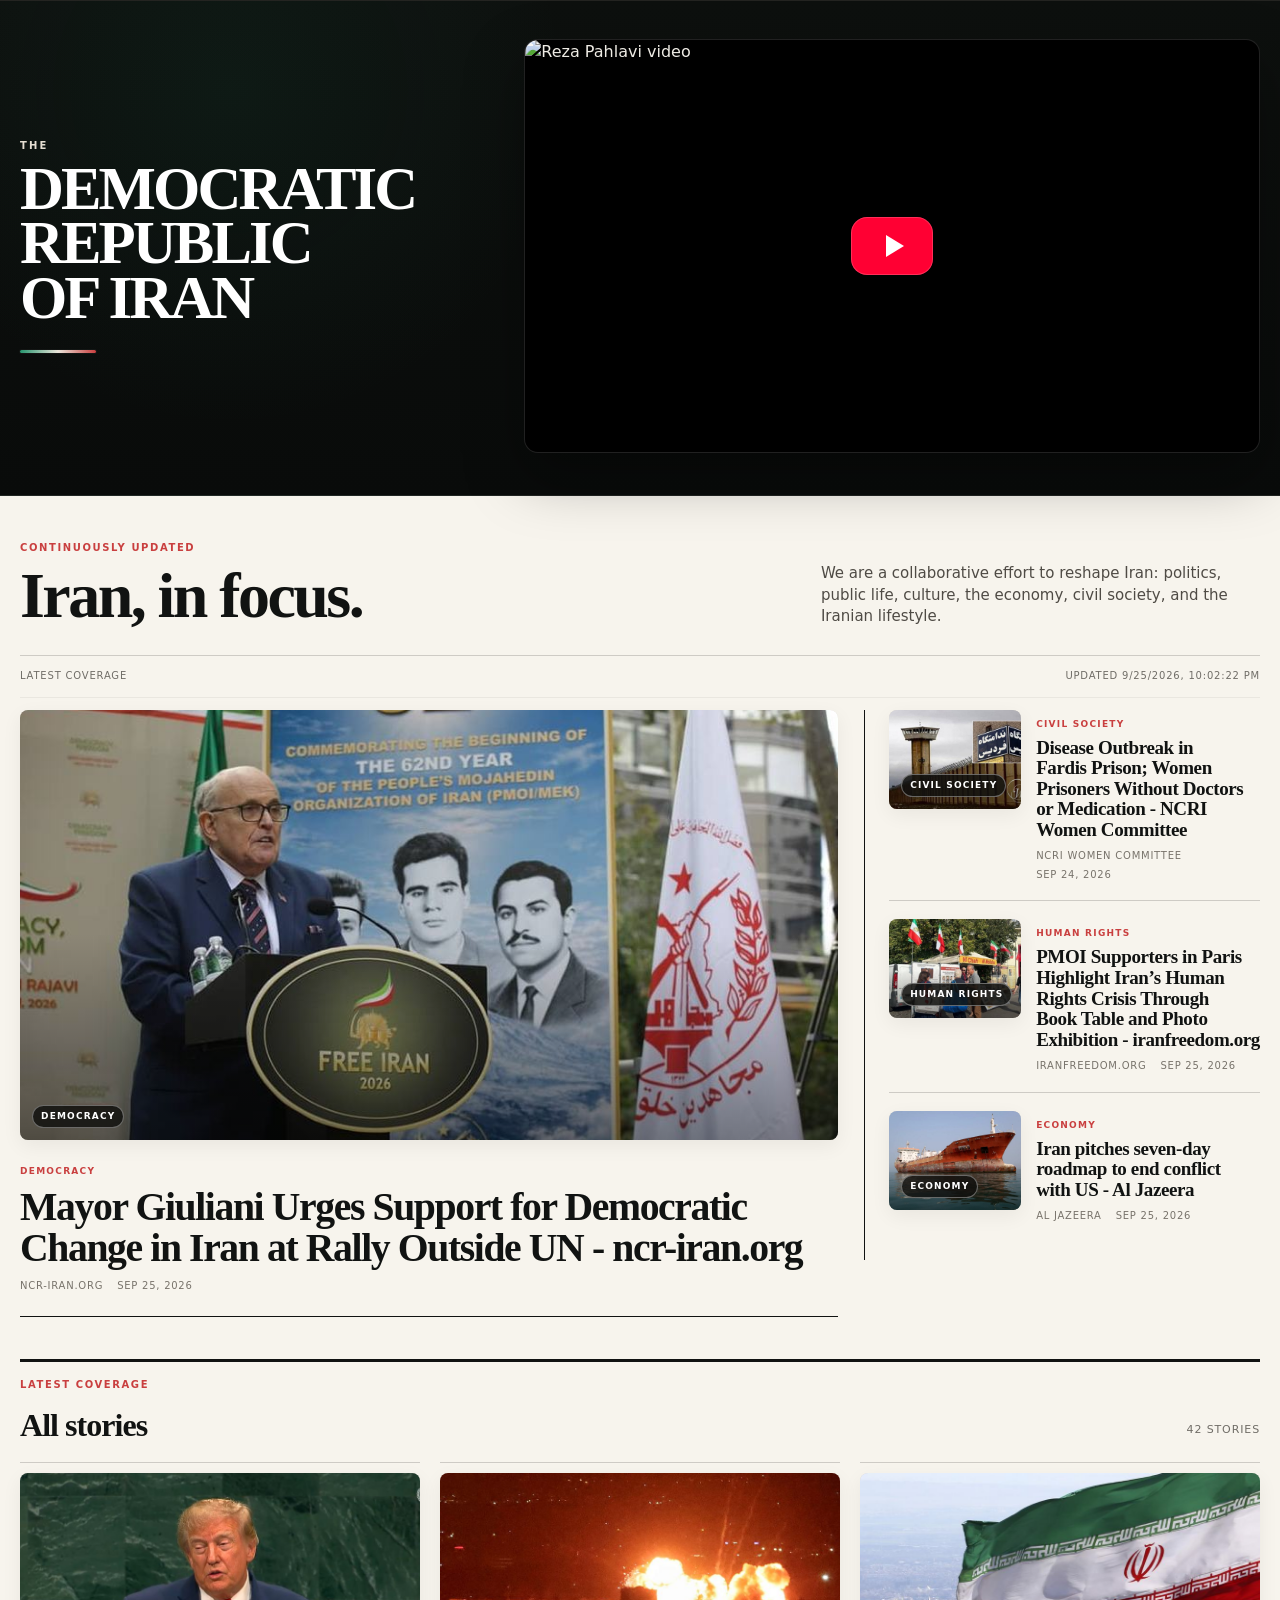
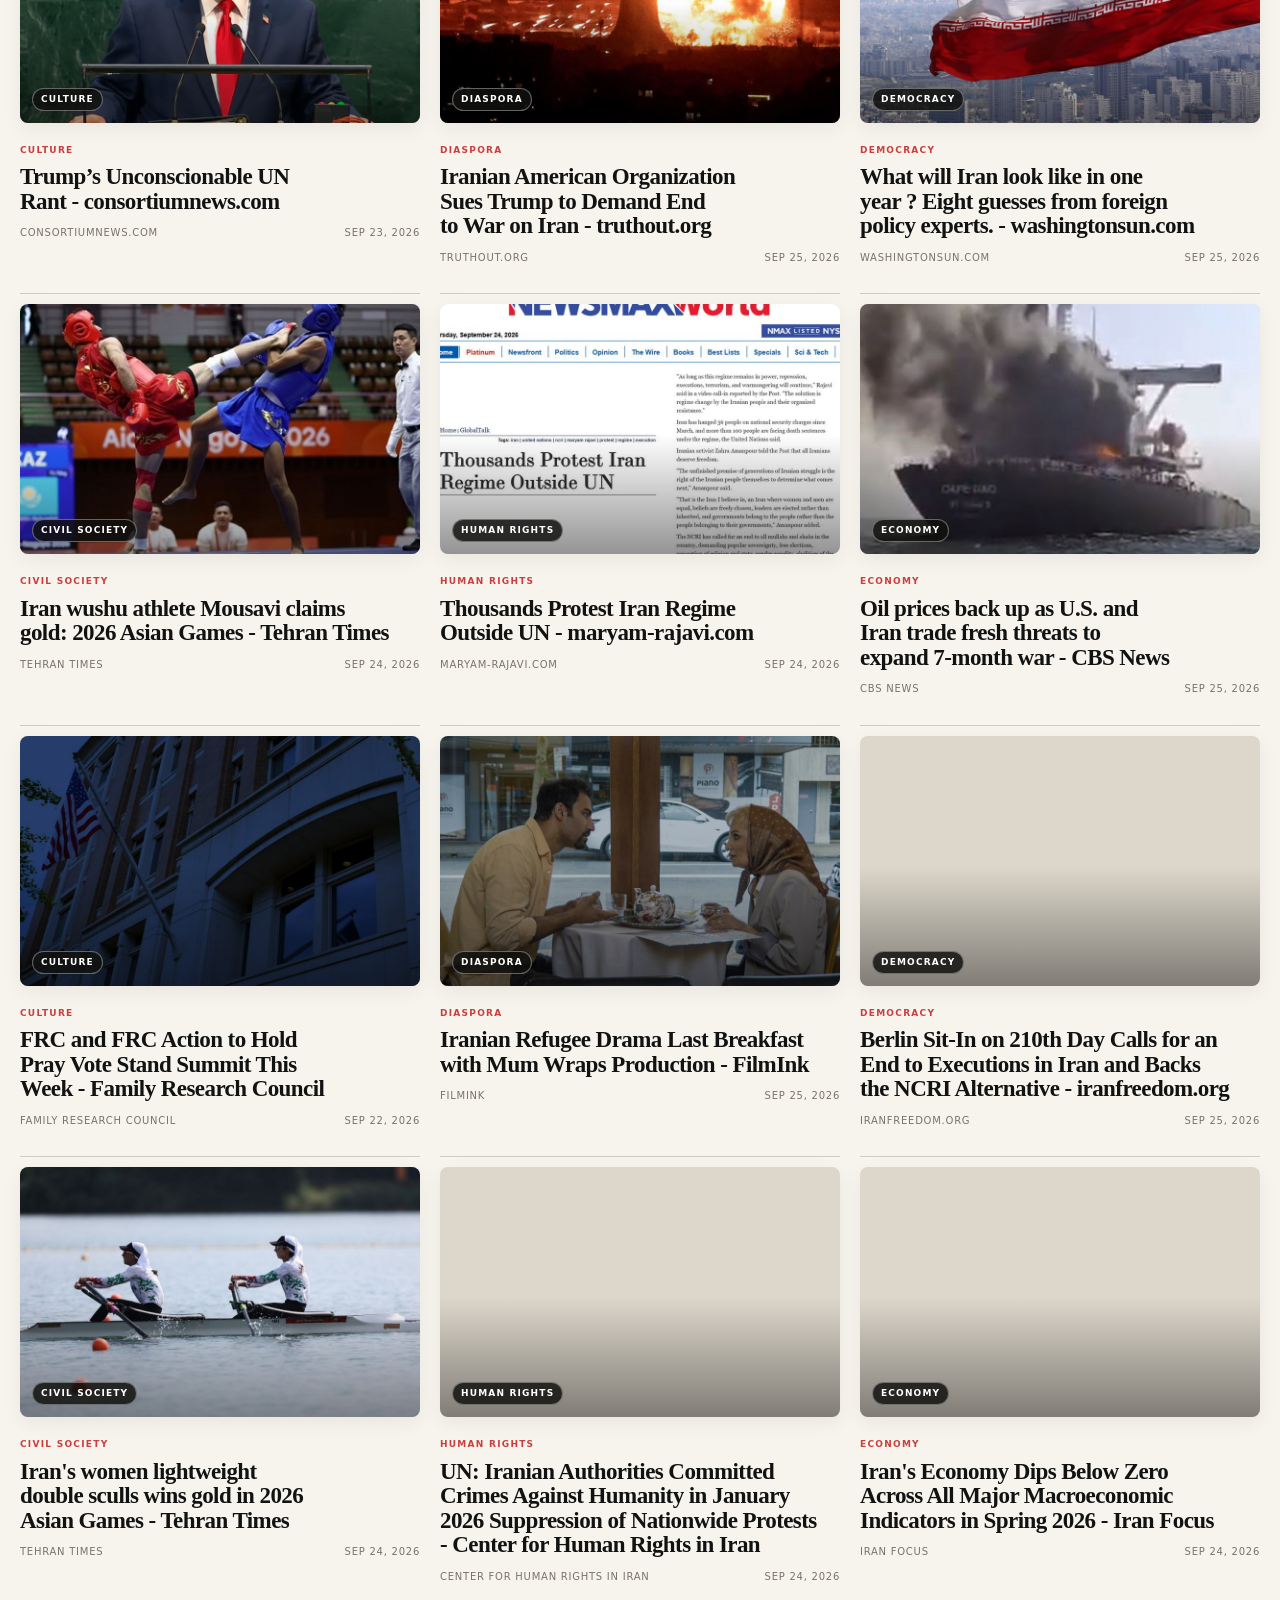
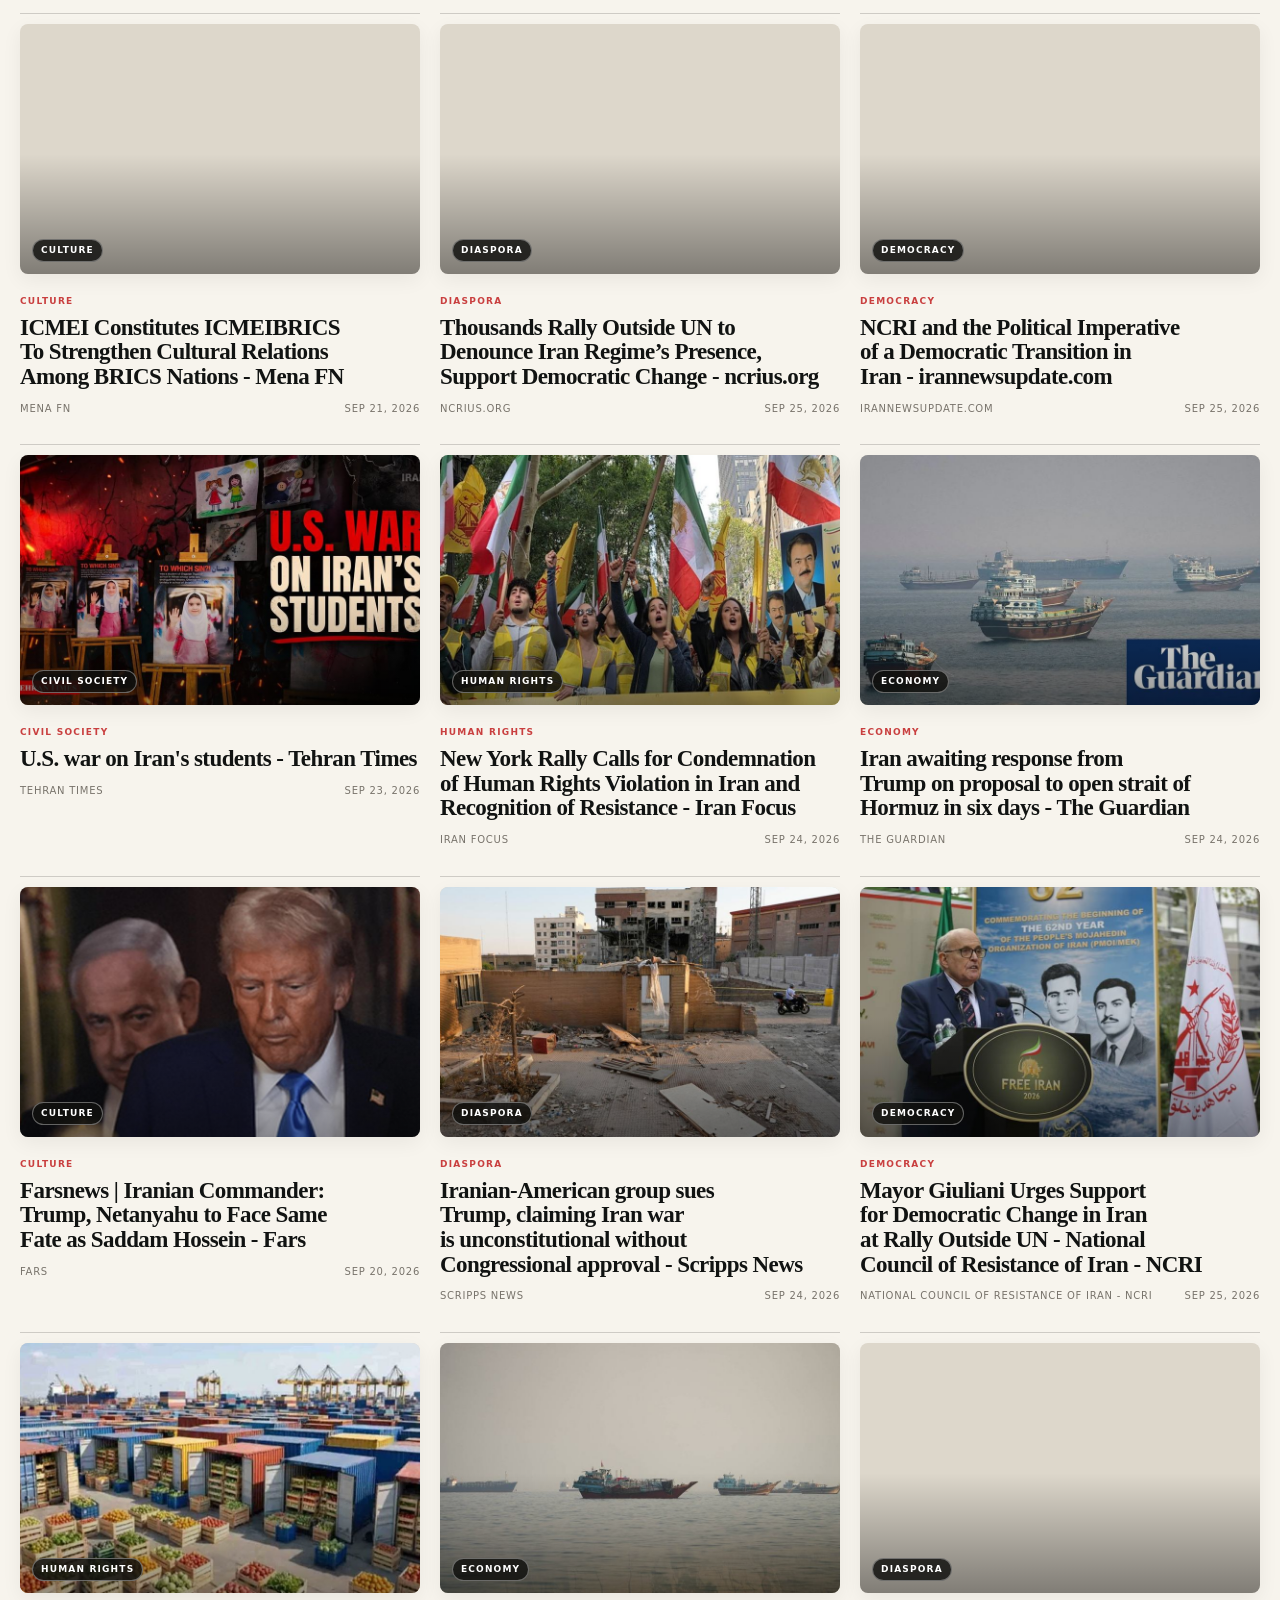
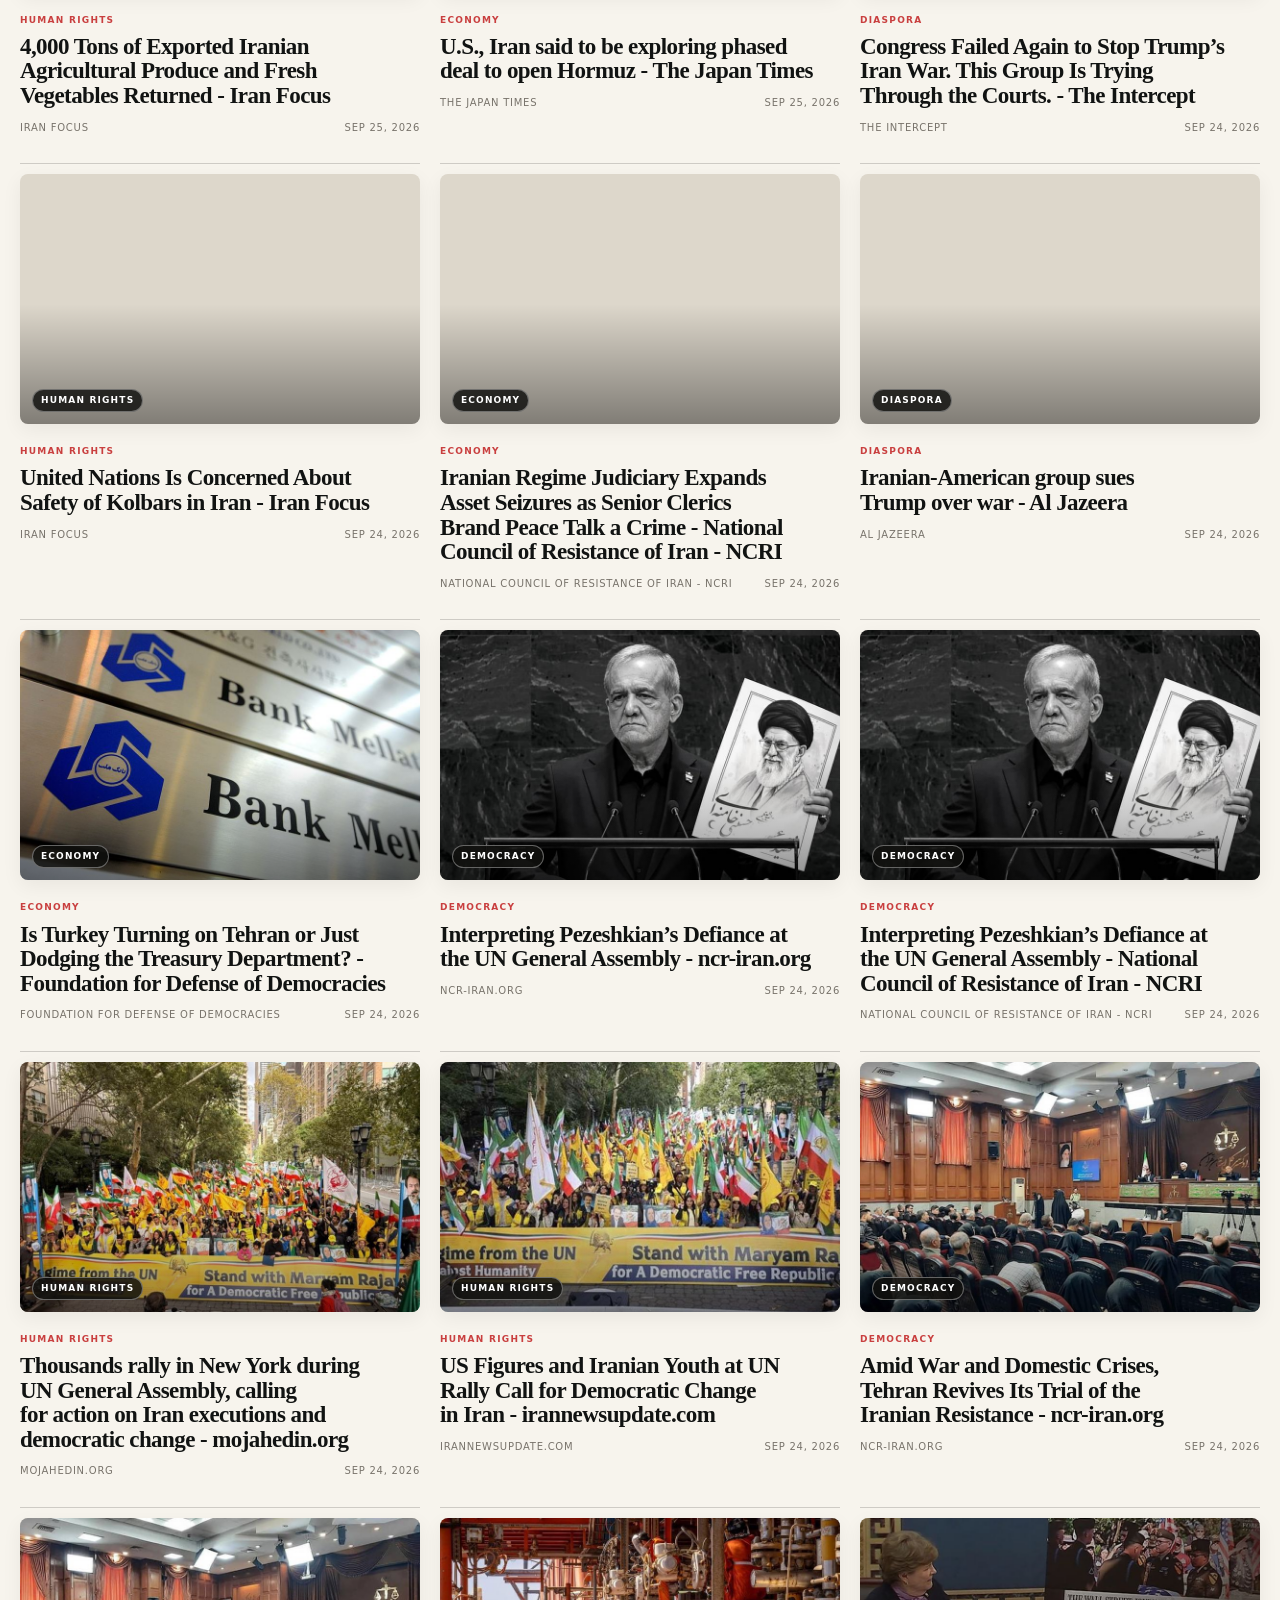
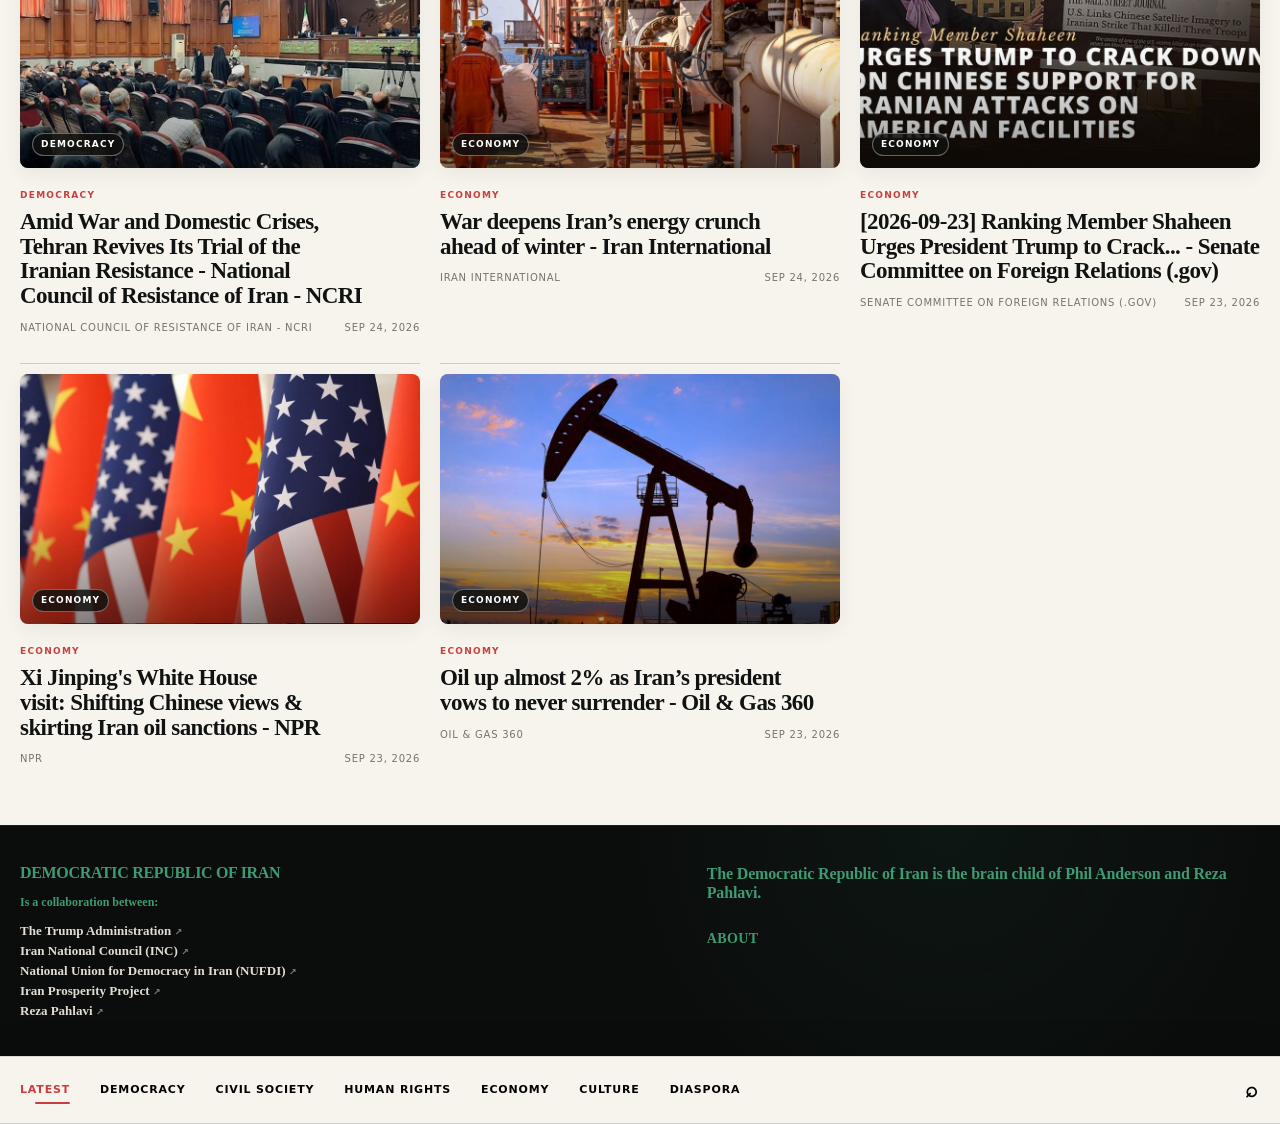
==== commit df73e4cd: "Add files via upload" ====
--- a/index.html
+++ b/index.html
@@ -10,7 +10,7 @@
   <meta property="og:type" content="website">
   <meta property="og:url" content="https://democraticrepublicofiran.org/">
   <link rel="icon" href="assets/favicon.svg" type="image/svg+xml">
-  <link rel="stylesheet" href="assets/styles-v26.css">
+  <link rel="stylesheet" href="assets/styles-v27.css">
 </head>
 <body>
   <header class="site-header">
--- a/assets/styles-v27.css
+++ b/assets/styles-v27.css
@@ -0,0 +1,2226 @@
+:root{
+  --ink:#11110f;
+  --paper:#f5f1e8;
+  --white:#fff;
+  --muted:#746f67;
+  --line:#cbc4b8;
+  --green:#1e6d4f;
+  --red:#b33737;
+  --max:1240px;
+  --serif:Georgia,"Times New Roman",serif;
+  --sans:Arial,Helvetica,sans-serif;
+}
+*{box-sizing:border-box}
+html{scroll-behavior:smooth}
+body{
+  margin:0;
+  overflow-x:hidden;
+  background:var(--paper);
+  color:var(--ink);
+  font-family:var(--sans);
+  line-height:1.45;
+}
+a{color:inherit;text-decoration:none}
+button,input{font:inherit}
+img{max-width:100%}
+.wrap{width:min(var(--max),calc(100% - 40px));margin-inline:auto}
+
+.tricolor{
+  height:6px;
+  display:grid;
+  grid-template-columns:1fr 1fr 1fr;
+}
+.tricolor span:nth-child(1){background:var(--green)}
+.tricolor span:nth-child(2){background:#f7f5ee}
+.tricolor span:nth-child(3){background:var(--red)}
+
+.site-header{background:var(--paper)}
+.utility-bar{
+  display:flex;
+  justify-content:space-between;
+  gap:20px;
+  padding:11px 0;
+  border-bottom:1px solid var(--line);
+  font-size:11px;
+  letter-spacing:.12em;
+  text-transform:uppercase;
+}
+.utility-bar p{margin:0}
+.utility-links{display:flex;gap:22px}
+.utility-links a:hover,.simple-nav a:hover,.footer a:hover{text-decoration:underline}
+
+.masthead{
+  display:flex;
+  align-items:flex-end;
+  justify-content:space-between;
+  gap:30px;
+  padding:30px 0 25px;
+  min-height:0 !important;
+  background:transparent !important;
+}
+.masthead::before,.masthead::after{display:none !important}
+.brand{
+  display:inline-flex;
+  flex-direction:column;
+  line-height:.88;
+}
+.brand-kicker{
+  margin:0 0 5px 4px;
+  font-size:10px;
+  letter-spacing:.28em;
+  font-weight:700;
+}
+.brand-title{
+  font-family:var(--serif);
+  font-weight:900;
+  font-size:clamp(30px,4vw,62px);
+  letter-spacing:-.045em;
+}
+.brand-title-small{font-size:clamp(27px,3.4vw,50px)}
+.masthead-note{
+  display:flex;
+  flex-direction:column;
+  border-left:1px solid var(--ink);
+  padding-left:18px;
+  text-align:right;
+  font-size:11px;
+  letter-spacing:.08em;
+  text-transform:uppercase;
+}
+.masthead-note strong{font-size:14px;margin-bottom:4px}
+
+/* Deliberately NOT sticky: it must never cut through a story image. */
+.primary-nav{
+  position:static;
+  z-index:auto;
+  border-top:2px solid var(--ink);
+  border-bottom:1px solid var(--ink);
+  background:#ede7db;
+}
+.nav-inner{
+  display:flex;
+  align-items:center;
+  overflow-x:auto;
+  scrollbar-width:none;
+}
+.nav-inner::-webkit-scrollbar{display:none}
+.nav-link,.search-toggle{
+  appearance:none;
+  border:0;
+  background:none;
+  padding:14px 15px;
+  white-space:nowrap;
+  cursor:pointer;
+  text-transform:uppercase;
+  font-size:11px;
+  font-weight:700;
+  letter-spacing:.08em;
+}
+.nav-link:first-child{padding-left:0}
+.nav-link:hover,.nav-link.active{color:var(--red)}
+.search-toggle{margin-left:auto;font-size:23px;padding-right:0}
+
+.search-panel{border-bottom:1px solid var(--ink);background:#fff}
+.search-panel .wrap{
+  padding:18px 0;
+  display:flex;
+  align-items:center;
+  gap:20px;
+}
+.search-panel label{
+  font-weight:700;
+  text-transform:uppercase;
+  font-size:11px;
+  letter-spacing:.08em;
+}
+.search-panel input{
+  flex:1;
+  border:0;
+  border-bottom:2px solid var(--ink);
+  padding:10px 0;
+  background:transparent;
+  outline:none;
+  font-family:var(--serif);
+  font-size:22px;
+}
+
+.intro{
+  display:grid;
+  grid-template-columns:1.35fr .8fr;
+  gap:60px;
+  padding:45px 0 27px;
+  border-bottom:1px solid var(--ink);
+}
+.eyebrow{
+  margin:0 0 10px;
+  color:var(--red);
+  text-transform:uppercase;
+  font-size:10px;
+  font-weight:800;
+  letter-spacing:.16em;
+}
+.intro h1,.article-page h1{
+  max-width:850px;
+  margin:0;
+  font-family:var(--serif);
+  font-size:clamp(38px,5vw,70px);
+  line-height:.98;
+  letter-spacing:-.04em;
+}
+.intro-copy{
+  align-self:end;
+  margin:0;
+  color:#4f4b45;
+  font-size:15px;
+}
+
+.status-row{
+  display:flex;
+  justify-content:space-between;
+  gap:20px;
+  padding:13px 0;
+  color:var(--muted);
+  font-size:10px;
+  letter-spacing:.08em;
+  text-transform:uppercase;
+}
+
+/* Lead layout is constrained; no full-screen/full-bleed photos. */
+.lead-layout{
+  display:grid;
+  grid-template-columns:minmax(0,1.55fr) minmax(280px,.75fr);
+  gap:26px;
+  padding:12px 0 42px;
+  align-items:start;
+}
+.lead-card,.side-stack{min-width:0}
+.lead-card{
+  padding-bottom:22px;
+  border-bottom:1px solid var(--ink);
+}
+.visual{
+  position:relative;
+  width:100%;
+  overflow:hidden;
+  background:#ddd7cb;
+}
+.lead-card .visual{
+  aspect-ratio:16/9;
+  height:auto;
+  max-height:430px;
+}
+.story-card .visual{
+  aspect-ratio:16/10;
+  height:auto;
+  margin-bottom:13px;
+}
+.side-thumb .visual{
+  aspect-ratio:4/3;
+  height:auto;
+}
+.visual img.publisher-art{
+  position:absolute;
+  inset:0;
+  width:100%;
+  height:100%;
+  display:block;
+  object-fit:cover;
+  z-index:1;
+}
+.visual-overlay{
+  position:absolute;
+  inset:0;
+  z-index:2;
+  background:linear-gradient(180deg,rgba(0,0,0,0) 52%,rgba(0,0,0,.42) 100%);
+}
+.visual-mark{
+  position:absolute;
+  left:12px;
+  bottom:12px;
+  z-index:3;
+  display:inline-flex;
+  width:auto;
+  height:auto;
+  padding:6px 8px;
+  border:1px solid rgba(255,255,255,.35);
+  background:rgba(17,17,15,.84);
+  color:white;
+  font-family:var(--sans);
+  font-size:9px;
+  line-height:1;
+  font-weight:800;
+  letter-spacing:.13em;
+  text-transform:uppercase;
+}
+.lead-card .copy{padding-top:17px}
+.tag{
+  color:var(--red);
+  font-size:9px;
+  font-weight:800;
+  letter-spacing:.14em;
+  text-transform:uppercase;
+}
+.lead-card h2{
+  margin:7px 0 11px;
+  font-family:var(--serif);
+  font-size:clamp(29px,3.1vw,47px);
+  line-height:1.03;
+  letter-spacing:-.035em;
+}
+.lead-card h2 a:hover,.story-card h3 a:hover,.side-story h3 a:hover{
+  text-decoration:underline;
+  text-decoration-thickness:1px;
+  text-underline-offset:3px;
+}
+.meta{
+  margin:0;
+  color:var(--muted);
+  font-size:11px;
+  text-transform:uppercase;
+  letter-spacing:.05em;
+}
+
+.side-stack{
+  padding-left:24px;
+  border-left:1px solid var(--ink);
+}
+.side-story{
+  display:grid;
+  grid-template-columns:132px minmax(0,1fr);
+  gap:15px;
+  align-items:start;
+  padding:0 0 18px;
+  margin:0 0 18px;
+  border-bottom:1px solid var(--line);
+}
+.side-story:last-child{border-bottom:0}
+.side-story h3{
+  margin:5px 0 9px;
+  font-family:var(--serif);
+  font-size:19px;
+  line-height:1.08;
+  letter-spacing:-.02em;
+}
+.side-story .meta{
+  display:flex;
+  flex-wrap:wrap;
+  gap:5px 12px;
+}
+
+.section-divider{
+  display:flex;
+  justify-content:space-between;
+  align-items:end;
+  padding:16px 0 13px;
+  border-top:3px solid var(--ink);
+}
+.section-divider h2{
+  margin:0;
+  font-family:var(--serif);
+  font-size:32px;
+  letter-spacing:-.03em;
+}
+.section-divider p:last-child{
+  color:var(--muted);
+  font-size:11px;
+  text-transform:uppercase;
+  letter-spacing:.08em;
+}
+
+.card-grid{
+  display:grid;
+  grid-template-columns:repeat(3,minmax(0,1fr));
+  gap:28px 20px;
+  padding-bottom:58px;
+}
+.story-card{
+  min-width:0;
+  padding-top:10px;
+  border-top:1px solid var(--ink);
+}
+.story-card h3{
+  margin:6px 0 12px;
+  font-family:var(--serif);
+  font-size:23px;
+  line-height:1.07;
+  letter-spacing:-.025em;
+}
+.story-card .meta{
+  display:flex;
+  justify-content:space-between;
+  gap:12px;
+}
+
+.empty-state{
+  padding:55px 0 80px;
+  border-top:2px solid var(--ink);
+}
+.empty-state h2{
+  max-width:780px;
+  font-family:var(--serif);
+  font-size:34px;
+}
+
+.method-strip{
+  padding:50px 0;
+  background:#0d0e0c;
+  color:var(--paper);
+}
+.method-grid{
+  display:grid;
+  grid-template-columns:1fr 1fr .6fr;
+  gap:50px;
+  align-items:end;
+}
+.method-grid h2{
+  margin:0;
+  font-family:var(--serif);
+  font-size:38px;
+  line-height:1;
+}
+.method-grid p{margin:0;color:#c9c4bb}
+.light{color:#e98282}
+.text-link{
+  font-size:12px;
+  font-weight:800;
+  letter-spacing:.08em;
+  text-transform:uppercase;
+}
+.light-link{color:white}
+
+.footer{
+  padding:36px 0;
+  background:#070706;
+  color:#d9d4cc;
+}
+.footer-grid{
+  display:grid;
+  grid-template-columns:1.4fr .6fr 1fr;
+  gap:30px;
+  align-items:end;
+}
+.footer-brand{
+  color:white;
+  font-family:var(--serif);
+  font-weight:700;
+  font-size:22px;
+}
+.footer p{
+  margin:7px 0 0;
+  color:#aaa59e;
+  font-size:12px;
+}
+.footer-grid>div:nth-child(2){
+  display:flex;
+  flex-direction:column;
+  gap:5px;
+  font-size:12px;
+}
+.copyright{text-align:right}
+
+/* About / source pages */
+.simple-header{border-bottom:1px solid var(--ink)}
+.simple-nav{
+  display:flex;
+  justify-content:space-between;
+  align-items:center;
+  padding:22px 0;
+}
+.mini-brand{
+  font-family:var(--serif);
+  font-weight:800;
+  letter-spacing:-.02em;
+}
+.simple-nav nav{
+  display:flex;
+  gap:24px;
+  font-size:12px;
+  text-transform:uppercase;
+  letter-spacing:.07em;
+}
+.article-page{padding:70px 0 95px;max-width:950px}
+.dek{
+  max-width:820px;
+  margin:24px 0 55px;
+  color:#47433e;
+  font-family:var(--serif);
+  font-size:24px;
+  line-height:1.35;
+}
+.prose{
+  max-width:760px;
+  font-family:var(--serif);
+  font-size:18px;
+  line-height:1.7;
+}
+.prose h2{
+  margin:45px 0 10px;
+  padding-top:16px;
+  border-top:1px solid var(--ink);
+  font-family:var(--sans);
+  font-size:13px;
+  letter-spacing:.12em;
+  text-transform:uppercase;
+}
+.prose code{font-family:monospace;font-size:.9em;background:#e5dfd4;padding:2px 5px}
+.query-list{columns:2;padding-left:20px}
+
+@media (max-width:900px){
+  .masthead-note{display:none}
+  .intro{grid-template-columns:1fr;gap:20px;padding-top:38px}
+  .lead-layout{grid-template-columns:1fr}
+  .side-stack{
+    padding-left:0;
+    border-left:0;
+    display:grid;
+    grid-template-columns:1fr 1fr;
+    gap:20px;
+  }
+  .side-story{
+    grid-template-columns:120px minmax(0,1fr);
+    border-top:1px solid var(--line);
+    padding-top:14px;
+  }
+  .card-grid{grid-template-columns:1fr 1fr}
+  .method-grid{grid-template-columns:1fr}
+  .footer-grid{grid-template-columns:1fr 1fr}
+  .copyright{text-align:left;grid-column:1/-1}
+}
+@media (max-width:620px){
+  .wrap{width:min(var(--max),calc(100% - 24px))}
+  .utility-links{display:none}
+  .masthead{padding:24px 0 20px}
+  .brand-title{font-size:36px}
+  .brand-title-small{font-size:31px}
+  .search-panel .wrap{display:block}
+  .search-panel label{display:block;margin-bottom:8px}
+  .side-stack,.card-grid{grid-template-columns:1fr}
+  .side-story{grid-template-columns:108px minmax(0,1fr)}
+  .section-divider{align-items:flex-start}
+  .simple-nav{align-items:flex-start;gap:18px;flex-direction:column}
+  .query-list{columns:1}
+}
+
+
+/* ---------- V11 unified video header ---------- */
+
+/* Homepage top utility links remain above the new header */
+.site-header{
+  background:var(--paper);
+}
+
+/* New black header combines site identity + single featured video */
+.video-hero{
+  background:#0d0e0c;
+  color:var(--paper);
+  border-top:1px solid #242421;
+  border-bottom:1px solid #242421;
+  padding:42px 0 46px;
+}
+.video-hero-grid{
+  display:grid;
+  grid-template-columns:minmax(320px,.72fr) minmax(0,1.28fr);
+  gap:44px;
+  align-items:center;
+}
+.video-hero-copy{
+  min-width:0;
+}
+.video-hero-kicker{
+  display:block;
+  margin:0 0 8px;
+  color:#e5ded2;
+  font-size:10px;
+  font-weight:800;
+  letter-spacing:.22em;
+  text-transform:uppercase;
+}
+.video-hero-title{
+  margin:0;
+  font-family:var(--serif);
+  font-size:clamp(42px,5.4vw,76px);
+  line-height:.86;
+  letter-spacing:-.052em;
+  font-weight:900;
+  color:white;
+}
+.video-hero-title span{
+  display:block;
+}
+.video-hero-rule{
+  width:76px;
+  height:3px;
+  margin:25px 0 19px;
+  background:linear-gradient(90deg,var(--green),#e9e4d9 50%,var(--red));
+}
+.video-hero-label{
+  margin:0 0 4px;
+  color:#df8b86;
+  font-size:10px;
+  font-weight:800;
+  letter-spacing:.15em;
+  text-transform:uppercase;
+}
+.video-hero-person{
+  margin:0 0 8px;
+  color:white;
+  font-family:var(--serif);
+  font-size:27px;
+  line-height:1.05;
+}
+.video-hero-copy p.video-hero-description{
+  max-width:430px;
+  margin:0 0 18px;
+  color:#c9c4bb;
+  font-size:14px;
+}
+.video-hero-link{
+  display:inline-block;
+  color:white;
+  font-size:11px;
+  font-weight:800;
+  letter-spacing:.1em;
+  text-transform:uppercase;
+  border-bottom:1px solid rgba(255,255,255,.48);
+  padding-bottom:3px;
+}
+.video-hero .video-frame{
+  position:relative;
+  width:100%;
+  aspect-ratio:16/9;
+  overflow:hidden;
+  border:1px solid #34332f;
+  background:#000;
+  box-shadow:0 18px 50px rgba(0,0,0,.34);
+}
+.video-hero .video-frame iframe{
+  position:absolute;
+  inset:0;
+  width:100%;
+  height:100%;
+  border:0;
+}
+
+/* Category navigation sits below the black header */
+.primary-nav{
+  position:static;
+}
+
+/* Remove all legacy homepage hero behavior if old classes remain anywhere */
+.leadership-hero,
+.home-masthead,
+.featured-video-section{
+  display:none !important;
+}
+
+/* ---------- expanded About page from supplied copy ---------- */
+.about-intro{
+  max-width:850px;
+}
+.founder-note{
+  margin:38px 0;
+  padding:25px 28px;
+  background:#eae3d7;
+  border-left:4px solid #c59a35;
+  font-family:var(--serif);
+  font-size:20px;
+  line-height:1.55;
+}
+.about-section{
+  margin:44px 0 0;
+}
+.about-section h2{
+  margin:0 0 15px;
+  padding:10px 14px;
+  background:#ece5da;
+  border-left:4px solid #c59a35;
+  font-family:var(--serif);
+  font-size:31px;
+  line-height:1;
+  letter-spacing:-.02em;
+}
+.about-section h3{
+  margin:28px 0 8px;
+  font-family:var(--serif);
+  font-size:22px;
+  color:#223047;
+}
+.about-section p{
+  margin:0 0 16px;
+  font-family:var(--serif);
+  font-size:18px;
+  line-height:1.62;
+}
+.founder-attribution{
+  margin-top:18px !important;
+  font-style:italic;
+}
+.bio-grid{
+  display:grid;
+  grid-template-columns:1fr 1fr;
+  gap:28px;
+  margin-top:28px;
+}
+.bio-card{
+  padding:24px;
+  border-top:2px solid var(--ink);
+  background:#eee8dd;
+}
+.bio-card h3{
+  margin-top:0;
+}
+.bio-card p{
+  font-family:var(--sans);
+  font-size:14px;
+  line-height:1.58;
+}
+.contact-strip{
+  margin-top:50px;
+  padding:16px 18px;
+  border-top:1px solid var(--ink);
+  border-bottom:1px solid var(--ink);
+  background:#ebe5d9;
+  font-size:12px;
+}
+.contact-strip p{
+  margin:0;
+}
+.contact-strip a{
+  font-weight:800;
+  text-decoration:underline;
+  text-underline-offset:2px;
+}
+
+/* Compact collaborator footer */
+.footer-grid.footer-collaboration{
+  grid-template-columns:1.55fr .55fr .9fr;
+  align-items:start;
+}
+.collaboration-copy{
+  max-width:720px;
+}
+.collaboration-copy p{
+  color:#d7d2ca;
+  font-size:13px;
+  line-height:1.55;
+}
+.collaboration-list{
+  list-style:none;
+  padding:0;
+  margin:12px 0 0;
+  display:grid;
+  gap:4px;
+}
+.collaboration-list li{
+  color:white;
+  font-family:var(--serif);
+  font-size:17px;
+  line-height:1.25;
+  font-weight:700;
+}
+.footer-nav{
+  display:flex;
+  flex-direction:column;
+  gap:6px;
+  font-size:12px;
+}
+.footer-disclaimer{
+  text-align:right;
+  color:#aaa59e;
+  font-size:11px;
+  line-height:1.5;
+}
+
+/* Lower black founder strip remains, as previously requested */
+.newsroom-strip .method-grid{
+  grid-template-columns:.8fr 1.4fr .5fr;
+}
+.founder-statement{
+  margin:0 !important;
+  color:#e2ddd3 !important;
+  font-family:var(--serif);
+  font-size:clamp(20px,2vw,28px) !important;
+  line-height:1.25;
+}
+
+@media (max-width:900px){
+  .video-hero-grid{
+    grid-template-columns:1fr;
+  }
+  .video-hero-copy{
+    max-width:760px;
+  }
+  .bio-grid{
+    grid-template-columns:1fr;
+  }
+  .newsroom-strip .method-grid{
+    grid-template-columns:1fr;
+  }
+  .footer-grid.footer-collaboration{
+    grid-template-columns:1fr 1fr;
+  }
+  .footer-disclaimer{
+    grid-column:1/-1;
+    text-align:left;
+  }
+}
+@media (max-width:620px){
+  .video-hero{
+    padding:32px 0 36px;
+  }
+  .video-hero-title{
+    font-size:45px;
+  }
+  .video-hero-person{
+    font-size:23px;
+  }
+  .footer-grid.footer-collaboration{
+    grid-template-columns:1fr;
+  }
+}
+
+
+/* ---------- V13 simplified video header ---------- */
+.video-hero{
+  padding:38px 0 42px;
+}
+.video-hero-grid{
+  grid-template-columns:minmax(330px,.78fr) minmax(0,1.22fr);
+  gap:34px;
+}
+.video-hero-copy{
+  display:flex;
+  flex-direction:column;
+  justify-content:center;
+}
+.video-hero-title{
+  font-size:clamp(39px,4.75vw,68px);
+  line-height:.90;
+  max-width:100%;
+}
+.video-hero-title span{
+  white-space:nowrap;
+}
+.video-hero-rule{
+  margin:24px 0 0;
+}
+
+/* Remove the old featured-video copy completely */
+.video-hero-label,
+.video-hero-person,
+.video-hero-description,
+.video-hero-link{
+  display:none !important;
+}
+
+/* Clean custom player shell: no YouTube title/redirect overlay before playback */
+.clean-video-player{
+  position:relative;
+  width:100%;
+  aspect-ratio:16/9;
+  overflow:hidden;
+  border:1px solid #34332f;
+  background:#000;
+  box-shadow:0 18px 50px rgba(0,0,0,.34);
+}
+.clean-video-poster{
+  position:absolute;
+  inset:0;
+  width:100%;
+  height:100%;
+  object-fit:cover;
+  display:block;
+}
+.clean-video-shade{
+  position:absolute;
+  inset:0;
+  background:linear-gradient(180deg,rgba(0,0,0,.03),rgba(0,0,0,.14));
+  pointer-events:none;
+}
+.clean-video-play{
+  position:absolute;
+  left:50%;
+  top:50%;
+  transform:translate(-50%,-50%);
+  width:82px;
+  height:58px;
+  border:0;
+  border-radius:16px;
+  background:#ff0033;
+  color:white;
+  cursor:pointer;
+  display:flex;
+  align-items:center;
+  justify-content:center;
+  box-shadow:0 10px 28px rgba(0,0,0,.38);
+  transition:transform .16s ease,background .16s ease;
+}
+.clean-video-play:hover{
+  transform:translate(-50%,-50%) scale(1.06);
+  background:#e0002d;
+}
+.clean-video-play::before{
+  content:"";
+  display:block;
+  margin-left:5px;
+  width:0;
+  height:0;
+  border-top:11px solid transparent;
+  border-bottom:11px solid transparent;
+  border-left:18px solid white;
+}
+.clean-video-player iframe{
+  position:absolute;
+  inset:0;
+  width:100%;
+  height:100%;
+  border:0;
+}
+@media (max-width:900px){
+  .video-hero-grid{
+    grid-template-columns:1fr;
+  }
+  .video-hero-copy{
+    max-width:760px;
+  }
+  .video-hero-title{
+    font-size:clamp(42px,10vw,70px);
+  }
+}
+@media (max-width:620px){
+  .video-hero-title{
+    font-size:41px;
+  }
+  .video-hero-title span{
+    white-space:normal;
+  }
+  .clean-video-play{
+    width:70px;
+    height:50px;
+    border-radius:14px;
+  }
+}
+
+
+/* ---------- V14 footer wording + sizing requested in Iran page (3) ---------- */
+
+/* Compact collaborator block */
+.footer .footer-brand{
+  font-size:18px !important;
+  line-height:1.05;
+  letter-spacing:-.02em;
+}
+.collaboration-copy p{
+  margin-top:8px !important;
+  margin-bottom:8px !important;
+  font-size:11px !important;
+  line-height:1.35 !important;
+  color:#c8c2b9 !important;
+}
+.collaboration-list{
+  margin-top:7px !important;
+  gap:2px !important;
+}
+.collaboration-list li{
+  font-size:14px !important;
+  line-height:1.18 !important;
+}
+
+/* Make the lower founder/brain-child statement materially smaller */
+.founder-statement{
+  font-size:18px !important;
+  line-height:1.28 !important;
+  max-width:760px;
+}
+
+/* Tighten the black lower strip vertically */
+.newsroom-strip{
+  padding-top:32px !important;
+  padding-bottom:32px !important;
+}
+.newsroom-strip .method-grid{
+  gap:28px !important;
+}
+.newsroom-strip h2{
+  font-size:31px !important;
+}
+
+/* Responsive compacting */
+@media (max-width:620px){
+  .footer .footer-brand{
+    font-size:17px !important;
+  }
+  .collaboration-list li{
+    font-size:13px !important;
+  }
+  .founder-statement{
+    font-size:16px !important;
+  }
+}
+
+
+/* ---------- V16 collaborator links ---------- */
+.collaboration-list a,
+.collaboration-panel a{
+  color:inherit;
+  text-decoration:none;
+}
+.collaboration-list a:hover,
+.collaboration-panel a:hover{
+  text-decoration:underline;
+  text-underline-offset:3px;
+}
+.collaboration-list a::after{
+  content:" ↗";
+  font-family:var(--sans);
+  font-size:.70em;
+  opacity:.55;
+}
+
+
+/* ---------- V19 final footer polish ---------- */
+
+/* Give the upper black strip a stronger two-accent treatment. */
+.newsroom-strip .method-grid{
+  grid-template-columns:1fr 1fr .42fr !important;
+  align-items:center !important;
+  gap:34px !important;
+}
+
+.newsroom-strip .method-grid h2{
+  color:#3f9a72 !important;
+  font-size:31px !important;
+  line-height:1.02 !important;
+  font-weight:800 !important;
+}
+
+.newsroom-strip .founder-statement{
+  color:#d95a57 !important;
+  font-family:var(--serif) !important;
+  font-size:31px !important;
+  line-height:1.02 !important;
+  font-weight:800 !important;
+  max-width:none !important;
+}
+
+.newsroom-strip .light-link{
+  color:#f4efe5 !important;
+  justify-self:end;
+}
+
+/* Make the lower footer balanced and remove the unused third column. */
+.footer{
+  padding:34px 0 !important;
+  border-top:1px solid rgba(255,255,255,.08);
+}
+
+.footer-grid.footer-collaboration{
+  display:grid !important;
+  grid-template-columns:minmax(0,1fr) auto !important;
+  gap:56px !important;
+  align-items:center !important;
+}
+
+.footer .footer-brand{
+  color:#3f9a72 !important;
+}
+
+.collaboration-copy p{
+  color:#d95a57 !important;
+  font-weight:700;
+}
+
+.footer-nav{
+  min-width:110px;
+  align-items:center;
+  justify-content:center;
+}
+
+.footer-nav a{
+  color:#f4efe5;
+  font-size:13px;
+  font-weight:800;
+  letter-spacing:.08em;
+  text-transform:uppercase;
+}
+
+.footer-nav a:hover{
+  color:#d95a57;
+}
+
+/* Copyright/disclaimer has been removed from markup, but hide any stale cached copy. */
+.footer-disclaimer{
+  display:none !important;
+}
+
+@media (max-width:900px){
+  .newsroom-strip .method-grid{
+    grid-template-columns:1fr !important;
+  }
+  .newsroom-strip .light-link{
+    justify-self:start;
+  }
+  .footer-grid.footer-collaboration{
+    grid-template-columns:1fr auto !important;
+    gap:28px !important;
+  }
+}
+
+@media (max-width:620px){
+  .newsroom-strip .method-grid h2,
+  .newsroom-strip .founder-statement{
+    font-size:25px !important;
+  }
+  .footer-grid.footer-collaboration{
+    grid-template-columns:1fr !important;
+  }
+  .footer-nav{
+    align-items:flex-start;
+  }
+}
+
+
+/* ---------- V20: final lower-strip color/alignment fixes ---------- */
+
+/* Upper black publication strip: two balanced columns */
+.newsroom-strip .method-grid{
+  grid-template-columns:minmax(0,.95fr) minmax(0,1.05fr) !important;
+  align-items:start !important;
+  gap:54px !important;
+}
+
+.newsroom-strip .desk-column h2,
+.newsroom-strip .founder-statement{
+  color:#3f9a72 !important;
+  font-family:var(--serif) !important;
+  font-size:31px !important;
+  line-height:1.04 !important;
+  font-weight:800 !important;
+  letter-spacing:-.025em !important;
+}
+
+.newsroom-strip .publication-column{
+  display:flex;
+  flex-direction:column;
+  align-items:flex-start;
+  gap:14px;
+}
+
+.newsroom-strip .light-link{
+  order:0;
+  justify-self:auto !important;
+  color:#f4efe5 !important;
+}
+
+.newsroom-strip .founder-statement{
+  order:1;
+  margin:0 !important;
+  max-width:760px !important;
+}
+
+/* Lower collaborator footer: subtitle matches the green title above it */
+.footer .collaboration-copy > p{
+  color:#3f9a72 !important;
+  font-family:var(--serif) !important;
+  font-size:14px !important;
+  line-height:1.2 !important;
+  font-weight:800 !important;
+}
+
+/* Keep the actual collaborator names visually distinct */
+.footer .collaboration-list a{
+  color:#f4efe5 !important;
+}
+
+/* Better empty state if the updater really has no current items */
+.empty-state{
+  min-height:250px;
+}
+
+@media (max-width:900px){
+  .newsroom-strip .method-grid{
+    grid-template-columns:1fr !important;
+    gap:28px !important;
+  }
+}
+
+@media (max-width:620px){
+  .newsroom-strip .desk-column h2,
+  .newsroom-strip .founder-statement{
+    font-size:25px !important;
+  }
+}
+
+
+/* ---------- V22 metadata spacing + single footer ---------- */
+
+/* Source and relative time must never run together. */
+.meta{
+  display:flex !important;
+  align-items:center;
+  flex-wrap:wrap;
+  column-gap:14px !important;
+  row-gap:4px !important;
+}
+.lead-card .meta,
+.side-story .meta{
+  justify-content:flex-start !important;
+}
+.story-card .meta{
+  justify-content:space-between !important;
+}
+
+/* The old upper black publication strip is intentionally gone. */
+.newsroom-strip{
+  display:none !important;
+}
+
+/* One balanced footer: collaborators | founder line | About */
+.footer{
+  padding:38px 0 !important;
+  background:#070706 !important;
+}
+.footer-grid.footer-collaboration{
+  display:grid !important;
+  grid-template-columns:minmax(360px,1.12fr) minmax(280px,.88fr) auto !important;
+  gap:58px !important;
+  align-items:center !important;
+}
+
+.footer .footer-brand{
+  color:#3f9a72 !important;
+  font-family:var(--serif) !important;
+  font-size:18px !important;
+  font-weight:800 !important;
+  line-height:1.08 !important;
+}
+.footer .collaboration-copy > p{
+  color:#3f9a72 !important;
+  font-family:var(--serif) !important;
+  font-size:14px !important;
+  font-weight:800 !important;
+  line-height:1.2 !important;
+  margin:7px 0 !important;
+}
+.footer .collaboration-list{
+  margin:6px 0 0 !important;
+  gap:2px !important;
+}
+.footer .collaboration-list li,
+.footer .collaboration-list a{
+  font-family:var(--serif) !important;
+  font-size:14px !important;
+  font-weight:700 !important;
+  line-height:1.18 !important;
+  color:#f4efe5 !important;
+}
+
+/* Moved from the deleted upper footer.
+   Match the scale/type of the left-hand footer content instead of the old hero size. */
+.footer-founder{
+  align-self:center;
+  max-width:470px;
+}
+.footer-founder p{
+  margin:0 !important;
+  color:#3f9a72 !important;
+  font-family:var(--serif) !important;
+  font-size:18px !important;
+  font-weight:800 !important;
+  line-height:1.22 !important;
+  letter-spacing:-.01em !important;
+}
+
+.footer-nav{
+  min-width:100px !important;
+  align-items:center !important;
+  justify-content:center !important;
+}
+.footer-nav a{
+  color:#f4efe5 !important;
+  font-size:13px !important;
+  font-weight:800 !important;
+  letter-spacing:.08em !important;
+  text-transform:uppercase !important;
+}
+
+@media (max-width:980px){
+  .footer-grid.footer-collaboration{
+    grid-template-columns:1fr 1fr !important;
+    gap:32px !important;
+  }
+  .footer-nav{
+    grid-column:1/-1;
+    align-items:flex-start !important;
+  }
+}
+
+@media (max-width:680px){
+  .footer-grid.footer-collaboration{
+    grid-template-columns:1fr !important;
+    gap:24px !important;
+  }
+  .footer-founder{
+    max-width:none;
+  }
+  .footer-nav{
+    grid-column:auto;
+  }
+}
+
+
+/* ---------- V23 footer alignment/final cleanup ---------- */
+
+/* Two-column footer. Both columns start at the exact same vertical level. */
+.footer-grid.footer-collaboration{
+  display:grid !important;
+  grid-template-columns:minmax(360px,1fr) minmax(340px,.9fr) !important;
+  gap:72px !important;
+  align-items:start !important;
+}
+
+/* Slightly reduce the typography on the left as requested. */
+.footer .footer-brand{
+  font-size:16px !important;
+  line-height:1.08 !important;
+}
+.footer .collaboration-copy > p{
+  font-size:12px !important;
+  line-height:1.18 !important;
+  margin:6px 0 !important;
+}
+.footer .collaboration-list{
+  margin-top:5px !important;
+}
+.footer .collaboration-list li,
+.footer .collaboration-list a{
+  font-size:13px !important;
+  line-height:1.16 !important;
+}
+
+/* Founder text starts on the same horizontal plane as the left-side heading. */
+.footer-right{
+  align-self:start !important;
+  display:flex;
+  flex-direction:column;
+  align-items:flex-start;
+  gap:18px;
+}
+
+.footer-right .footer-founder{
+  margin:0 !important;
+  max-width:600px;
+  color:#3f9a72 !important;
+  font-family:var(--serif) !important;
+  font-size:16px !important;
+  line-height:1.22 !important;
+  font-weight:800 !important;
+  letter-spacing:-.01em !important;
+}
+
+/* About is green and sits directly beneath the founder text. */
+.footer-right .footer-nav{
+  min-width:0 !important;
+  align-items:flex-start !important;
+  justify-content:flex-start !important;
+}
+
+.footer-right .footer-nav a{
+  color:#3f9a72 !important;
+  font-family:var(--serif) !important;
+  font-size:14px !important;
+  font-weight:800 !important;
+  letter-spacing:.03em !important;
+  text-transform:uppercase !important;
+}
+
+.footer-right .footer-nav a:hover{
+  color:#f4efe5 !important;
+}
+
+@media (max-width:900px){
+  .footer-grid.footer-collaboration{
+    grid-template-columns:1fr !important;
+    gap:28px !important;
+  }
+  .footer-right{
+    gap:14px;
+  }
+}
+
+
+/* ---------- V24 footer spacing + tricolor relocation ---------- */
+
+/* The Iran tricolor now belongs at the very bottom, underneath the footer. */
+.site-header > .tricolor,
+.simple-header > .tricolor{
+  display:none !important;
+}
+
+.footer-tricolor{
+  display:grid !important;
+  width:100%;
+  height:8px;
+  grid-template-columns:1fr 1fr 1fr;
+}
+.footer-tricolor span:nth-child(1){background:var(--green);}
+.footer-tricolor span:nth-child(2){background:#f7f5ee;}
+.footer-tricolor span:nth-child(3){background:var(--red);}
+
+/* Requested breathing room in the left footer block. */
+.footer .footer-brand{
+  margin:0 0 14px !important;
+}
+
+.footer .collaboration-copy > p{
+  margin:0 0 14px !important;
+}
+
+.footer .collaboration-list{
+  margin:0 !important;
+  display:grid !important;
+  gap:5px !important;
+}
+
+.footer .collaboration-list li{
+  margin:0 !important;
+}
+
+/* More vertical space between the founder statement and About. */
+.footer-right{
+  gap:24px !important;
+}
+
+.footer-right .footer-founder{
+  margin:0 !important;
+}
+
+.footer-right .footer-nav{
+  margin-top:2px !important;
+}
+
+/* Keep the footer balanced while preserving the top alignment requested earlier. */
+.footer-grid.footer-collaboration{
+  align-items:start !important;
+}
+
+@media (max-width:900px){
+  .footer-right{
+    gap:18px !important;
+  }
+}
+
+
+/* =========================================================
+   V25 — visual modernization without changing site layout
+   ========================================================= */
+
+:root{
+  --paper:#f7f4ed;
+  --ink:#111312;
+  --muted:#706d67;
+  --line:rgba(17,19,18,.18);
+  --green:#27956e;
+  --red:#c93f3f;
+  --surface:#fbf9f4;
+  --surface-soft:#efeae1;
+  --dark:#0b0d0c;
+  --radius-sm:8px;
+  --radius-md:14px;
+  --radius-lg:18px;
+  --shadow-sm:0 6px 20px rgba(20,24,21,.06);
+  --shadow-md:0 16px 42px rgba(20,24,21,.10);
+  --serif:ui-serif,"Iowan Old Style","Palatino Linotype","Book Antiqua",Georgia,"Times New Roman",serif;
+  --sans:Inter,ui-sans-serif,system-ui,-apple-system,BlinkMacSystemFont,"Segoe UI",Arial,sans-serif;
+}
+
+html{
+  background:var(--paper);
+}
+
+body{
+  background:var(--paper);
+  -webkit-font-smoothing:antialiased;
+  -moz-osx-font-smoothing:grayscale;
+  text-rendering:optimizeLegibility;
+}
+
+a,
+button,
+input{
+  -webkit-tap-highlight-color:transparent;
+}
+
+a,
+button{
+  transition:
+    color .18s ease,
+    background-color .18s ease,
+    border-color .18s ease,
+    opacity .18s ease,
+    transform .18s ease,
+    box-shadow .18s ease;
+}
+
+button:focus-visible,
+a:focus-visible,
+input:focus-visible{
+  outline:3px solid color-mix(in srgb,var(--green) 58%,white);
+  outline-offset:3px;
+}
+
+/* Keep the exact header arrangement; refine its finish only. */
+.video-hero{
+  background:
+    radial-gradient(circle at 18% 18%,rgba(39,149,110,.08),transparent 30%),
+    linear-gradient(180deg,#0d100e 0%,#090b0a 100%) !important;
+  border-bottom:1px solid rgba(255,255,255,.08) !important;
+}
+
+.video-hero-title{
+  text-wrap:balance;
+  letter-spacing:-.048em !important;
+}
+
+.video-hero-rule{
+  border-radius:999px;
+  box-shadow:0 0 0 1px rgba(255,255,255,.03);
+}
+
+.clean-video-player{
+  border-radius:var(--radius-md) !important;
+  border:1px solid rgba(255,255,255,.13) !important;
+  box-shadow:0 24px 58px rgba(0,0,0,.34) !important;
+}
+
+.clean-video-poster{
+  transition:transform .45s ease;
+}
+.clean-video-player:hover .clean-video-poster{
+  transform:scale(1.012);
+}
+
+.clean-video-play{
+  box-shadow:
+    0 12px 30px rgba(0,0,0,.34),
+    0 0 0 1px rgba(255,255,255,.18) inset !important;
+}
+
+/* Editorial content keeps the same grid and dimensions. */
+.intro{
+  border-bottom-color:var(--line) !important;
+}
+.intro h1,
+.article-page h1,
+.lead-card h2,
+.story-card h3,
+.side-story h3,
+.section-divider h2{
+  text-wrap:balance;
+}
+
+.status-row{
+  border-bottom:1px solid rgba(17,19,18,.06);
+}
+
+.visual{
+  border-radius:var(--radius-sm);
+  box-shadow:var(--shadow-sm);
+}
+
+.publisher-art{
+  transition:transform .38s ease,filter .38s ease;
+}
+.lead-card:hover .publisher-art,
+.story-card:hover .publisher-art,
+.side-story:hover .publisher-art{
+  transform:scale(1.018);
+}
+
+.visual-mark,
+.tag{
+  border-radius:999px !important;
+}
+
+.lead-card,
+.story-card,
+.side-story{
+  transition:transform .18s ease,box-shadow .18s ease;
+}
+
+.story-card{
+  border-top-color:var(--line) !important;
+}
+
+.story-card:hover{
+  transform:translateY(-2px);
+}
+
+.side-story{
+  border-bottom-color:var(--line) !important;
+}
+
+.meta{
+  color:#78736b !important;
+  font-size:10px !important;
+  letter-spacing:.075em !important;
+}
+
+.section-divider{
+  border-top-color:var(--ink) !important;
+}
+
+.search-panel{
+  background:rgba(247,244,237,.97) !important;
+  border-top:1px solid rgba(17,19,18,.08);
+  border-bottom:1px solid rgba(17,19,18,.12) !important;
+  backdrop-filter:blur(12px);
+}
+
+.search-panel input{
+  border-bottom-color:rgba(17,19,18,.62) !important;
+}
+
+.search-panel input:focus{
+  border-bottom-color:var(--green) !important;
+}
+
+/* About / Sources: modern treatment, same content order and dimensions. */
+.simple-header{
+  background:rgba(247,244,237,.94);
+  border-bottom:1px solid rgba(17,19,18,.10) !important;
+  backdrop-filter:blur(14px);
+}
+
+.simple-nav{
+  padding-top:18px !important;
+  padding-bottom:18px !important;
+}
+
+.about-section h2{
+  background:linear-gradient(90deg,#ede7dc 0%,rgba(237,231,220,.55) 74%,transparent 100%) !important;
+  border-left-color:var(--green) !important;
+  border-radius:0 var(--radius-sm) var(--radius-sm) 0;
+}
+
+.founder-note,
+.bio-card,
+.collaboration-panel{
+  border-color:rgba(17,19,18,.16) !important;
+  box-shadow:var(--shadow-sm);
+}
+
+.founder-note{
+  border-left-color:var(--green) !important;
+  border-radius:0 var(--radius-sm) var(--radius-sm) 0;
+}
+
+.bio-card{
+  border-radius:var(--radius-sm);
+}
+
+.contact-strip{
+  border-color:rgba(17,19,18,.18) !important;
+  border-radius:var(--radius-sm);
+}
+
+/* Existing footer layout stays exactly as established. */
+.footer{
+  background:
+    radial-gradient(circle at 74% 0%,rgba(39,149,110,.07),transparent 33%),
+    var(--dark) !important;
+  border-top:1px solid rgba(255,255,255,.07) !important;
+}
+
+.footer .collaboration-list a{
+  opacity:.92;
+}
+.footer .collaboration-list a:hover{
+  opacity:1;
+  color:#fff !important;
+}
+
+.footer-right .footer-nav a:hover{
+  transform:translateX(2px);
+}
+
+/*
+   The requested category bar is intentionally AFTER the footer in the HTML.
+   It is no longer part of the top header.
+*/
+.footer-primary-nav{
+  position:static !important;
+  background:rgba(247,244,237,.98) !important;
+  border-top:1px solid rgba(17,19,18,.12) !important;
+  border-bottom:1px solid rgba(17,19,18,.15) !important;
+  box-shadow:0 -10px 34px rgba(20,24,21,.06);
+}
+
+.footer-primary-nav .nav-inner{
+  min-height:66px;
+}
+
+.footer-primary-nav .nav-link,
+.footer-primary-nav .search-toggle{
+  position:relative;
+  font-family:var(--sans);
+  font-size:11px !important;
+  letter-spacing:.075em !important;
+}
+
+.footer-primary-nav .nav-link::after{
+  content:"";
+  position:absolute;
+  left:15px;
+  right:15px;
+  bottom:8px;
+  height:2px;
+  border-radius:999px;
+  background:var(--red);
+  transform:scaleX(0);
+  transform-origin:center;
+  transition:transform .18s ease;
+}
+
+.footer-primary-nav .nav-link:hover::after,
+.footer-primary-nav .nav-link.active::after{
+  transform:scaleX(1);
+}
+
+.footer-primary-nav .nav-link:hover{
+  color:var(--ink) !important;
+}
+
+.footer-primary-nav .search-toggle{
+  font-size:21px !important;
+  border-radius:999px;
+}
+
+.footer-primary-nav .search-toggle:hover{
+  background:rgba(17,19,18,.055);
+}
+
+/* Bottom tricolor remains the final visual element on the page. */
+.footer-tricolor{
+  height:7px !important;
+}
+
+/* Small-screen behavior remains the same layout, just cleaner. */
+@media (max-width:620px){
+  .clean-video-player,
+  .visual,
+  .bio-card,
+  .contact-strip{
+    border-radius:10px !important;
+  }
+
+  .footer-primary-nav .nav-inner{
+    min-height:60px;
+  }
+}
+
+
+/* =========================================================
+   V26 — modern editorial About page
+   No homepage/news-grid layout changes.
+   ========================================================= */
+
+.about-modern{
+  background:
+    radial-gradient(circle at 83% 4%,rgba(39,149,110,.07),transparent 25%),
+    var(--paper);
+}
+
+.about-hero{
+  position:relative;
+  overflow:hidden;
+  padding:88px 0 78px;
+  background:
+    radial-gradient(circle at 76% 35%,rgba(39,149,110,.15),transparent 28%),
+    radial-gradient(circle at 13% 78%,rgba(201,63,63,.11),transparent 28%),
+    linear-gradient(135deg,#101310 0%,#090b0a 72%);
+  color:white;
+  border-bottom:1px solid rgba(255,255,255,.08);
+}
+
+.about-hero::after{
+  content:"";
+  position:absolute;
+  width:420px;
+  height:420px;
+  border:1px solid rgba(255,255,255,.06);
+  border-radius:50%;
+  right:-120px;
+  top:-170px;
+}
+
+.about-hero-grid{
+  position:relative;
+  z-index:1;
+  display:grid;
+  grid-template-columns:minmax(0,1.35fr) minmax(280px,.65fr);
+  gap:72px;
+  align-items:end;
+}
+
+.about-hero .eyebrow{
+  color:#79c6a4;
+}
+
+.about-hero h1{
+  margin:0;
+  max-width:920px;
+  font-family:var(--serif);
+  font-size:clamp(50px,6vw,86px);
+  line-height:.93;
+  letter-spacing:-.055em;
+  text-wrap:balance;
+}
+
+.about-hero-dek{
+  max-width:760px;
+  margin:26px 0 0;
+  color:rgba(255,255,255,.74);
+  font-size:17px;
+  line-height:1.58;
+}
+
+.about-jump{
+  display:grid;
+  border-top:1px solid rgba(255,255,255,.22);
+}
+
+.about-jump a{
+  display:grid;
+  grid-template-columns:38px 1fr;
+  gap:12px;
+  align-items:center;
+  padding:13px 0;
+  color:rgba(255,255,255,.72);
+  border-bottom:1px solid rgba(255,255,255,.12);
+  font-size:12px;
+  font-weight:700;
+  letter-spacing:.06em;
+  text-transform:uppercase;
+}
+
+.about-jump a span{
+  color:#79c6a4;
+  font-variant-numeric:tabular-nums;
+}
+
+.about-jump a:hover{
+  color:white;
+  padding-left:5px;
+}
+
+.about-modern-body{
+  padding-top:56px;
+  padding-bottom:82px;
+}
+
+.about-founder-card{
+  display:grid;
+  grid-template-columns:180px minmax(0,1fr);
+  gap:38px;
+  padding:38px 42px;
+  margin-bottom:68px;
+  background:#111411;
+  color:white;
+  border-radius:18px;
+  box-shadow:0 24px 68px rgba(22,27,24,.12);
+  border:1px solid rgba(255,255,255,.06);
+}
+
+.about-founder-label{
+  color:#79c6a4;
+  font-size:10px;
+  font-weight:800;
+  letter-spacing:.15em;
+}
+
+.about-founder-copy{
+  max-width:860px;
+}
+
+.about-founder-copy p{
+  margin:0;
+  font-family:var(--serif);
+  font-size:22px;
+  line-height:1.46;
+  color:rgba(255,255,255,.9);
+}
+
+.about-founder-copy p + p{
+  margin-top:20px;
+  color:rgba(255,255,255,.72);
+  font-size:18px;
+}
+
+.about-modern-section{
+  display:grid;
+  grid-template-columns:minmax(260px,.52fr) minmax(0,1.48fr);
+  gap:68px;
+  padding:64px 0;
+  border-top:1px solid rgba(17,19,18,.15);
+  scroll-margin-top:30px;
+}
+
+.about-modern-heading{
+  display:flex;
+  gap:22px;
+  align-items:flex-start;
+}
+
+.about-section-number{
+  flex:0 0 auto;
+  display:inline-flex;
+  align-items:center;
+  justify-content:center;
+  width:42px;
+  height:42px;
+  border:1px solid rgba(17,19,18,.18);
+  border-radius:50%;
+  color:var(--green);
+  font-size:10px;
+  font-weight:800;
+}
+
+.about-modern-heading .eyebrow{
+  margin-bottom:8px;
+}
+
+.about-modern-heading h2{
+  margin:0;
+  font-family:var(--serif);
+  font-size:36px;
+  line-height:1.02;
+  letter-spacing:-.035em;
+}
+
+.about-modern-copy{
+  max-width:860px;
+}
+
+.about-modern-copy > p{
+  margin:0;
+  font-family:var(--serif);
+  font-size:20px;
+  line-height:1.6;
+}
+
+.about-modern-copy > p + p{
+  margin-top:20px;
+}
+
+.about-modern-copy blockquote{
+  margin:30px 0 0;
+  padding:22px 0 22px 26px;
+  border-left:3px solid var(--green);
+  font-family:var(--serif);
+  font-size:26px;
+  line-height:1.3;
+  font-weight:700;
+  letter-spacing:-.025em;
+}
+
+.about-editorial-grid{
+  display:grid;
+  grid-template-columns:1fr 1fr;
+  gap:20px;
+  padding:64px 0;
+  border-top:1px solid rgba(17,19,18,.15);
+}
+
+.about-editorial-card{
+  min-height:100%;
+  padding:34px;
+  background:rgba(255,255,255,.46);
+  border:1px solid rgba(17,19,18,.10);
+  border-radius:16px;
+  box-shadow:0 10px 30px rgba(22,27,24,.045);
+}
+
+.about-editorial-card:nth-child(2){
+  background:#111411;
+  color:white;
+}
+
+.about-editorial-card:nth-child(2) .eyebrow{
+  color:#79c6a4;
+}
+
+.about-editorial-card h2{
+  margin:6px 0 22px;
+  font-family:var(--serif);
+  font-size:34px;
+  line-height:1.05;
+  letter-spacing:-.035em;
+}
+
+.about-editorial-card p{
+  margin:0;
+  font-family:var(--serif);
+  font-size:17px;
+  line-height:1.58;
+}
+
+.about-editorial-card p + p{
+  margin-top:16px;
+}
+
+.about-editorial-card:nth-child(2) p{
+  color:rgba(255,255,255,.76);
+}
+
+.about-signature{
+  padding-top:12px;
+  font-style:italic;
+  color:#79c6a4 !important;
+}
+
+.about-leadership,
+.about-collaborators{
+  padding:64px 0;
+  border-top:1px solid rgba(17,19,18,.15);
+  scroll-margin-top:30px;
+}
+
+.about-leader-grid{
+  display:grid;
+  grid-template-columns:1fr 1fr;
+  gap:20px;
+  margin-top:34px;
+}
+
+.about-leader-card{
+  display:grid;
+  grid-template-columns:72px minmax(0,1fr);
+  gap:22px;
+  padding:32px;
+  background:var(--surface);
+  border:1px solid rgba(17,19,18,.10);
+  border-radius:16px;
+  box-shadow:0 12px 34px rgba(22,27,24,.05);
+}
+
+.leader-monogram{
+  display:flex;
+  align-items:center;
+  justify-content:center;
+  width:64px;
+  height:64px;
+  border-radius:50%;
+  background:
+    linear-gradient(135deg,rgba(39,149,110,.14),rgba(201,63,63,.10));
+  border:1px solid rgba(17,19,18,.10);
+  color:var(--green);
+  font-family:var(--serif);
+  font-size:20px;
+  font-weight:800;
+}
+
+.about-leader-card h3{
+  margin:2px 0 18px;
+  font-family:var(--serif);
+  font-size:30px;
+  letter-spacing:-.03em;
+}
+
+.about-leader-card p{
+  margin:0;
+  font-size:14px;
+  line-height:1.62;
+  color:#383b38;
+}
+
+.about-leader-card p + p{
+  margin-top:14px;
+}
+
+.about-collaborator-grid{
+  display:grid;
+  grid-template-columns:1fr 1fr;
+  gap:12px;
+  margin-top:34px;
+}
+
+.about-collaborator-grid a{
+  display:flex;
+  align-items:center;
+  justify-content:space-between;
+  gap:18px;
+  min-height:74px;
+  padding:18px 20px;
+  background:var(--surface);
+  border:1px solid rgba(17,19,18,.10);
+  border-radius:12px;
+  font-family:var(--serif);
+  font-size:18px;
+  font-weight:700;
+  box-shadow:0 8px 24px rgba(22,27,24,.04);
+}
+
+.about-collaborator-grid a:hover{
+  transform:translateY(-2px);
+  border-color:rgba(39,149,110,.35);
+  box-shadow:0 14px 30px rgba(22,27,24,.07);
+}
+
+.about-collaborator-grid b{
+  color:var(--green);
+  font-family:var(--sans);
+  font-size:14px;
+}
+
+.about-contact{
+  display:grid;
+  grid-template-columns:1fr auto;
+  gap:34px;
+  align-items:center;
+  padding:36px 40px;
+  margin-top:14px;
+  background:
+    linear-gradient(135deg,rgba(39,149,110,.12),rgba(39,149,110,.04)),
+    var(--surface);
+  border:1px solid rgba(39,149,110,.17);
+  border-radius:16px;
+}
+
+.about-contact h2{
+  margin:5px 0 0;
+  font-family:var(--serif);
+  font-size:31px;
+  letter-spacing:-.03em;
+}
+
+.about-contact > a{
+  display:inline-flex;
+  align-items:center;
+  min-height:48px;
+  padding:0 18px;
+  border-radius:999px;
+  background:#111411;
+  color:white;
+  font-size:12px;
+  font-weight:800;
+  letter-spacing:.035em;
+}
+
+.about-contact > a:hover{
+  background:var(--green);
+  transform:translateY(-1px);
+}
+
+@media (max-width:900px){
+  .about-hero{
+    padding:68px 0 60px;
+  }
+
+  .about-hero-grid,
+  .about-modern-section{
+    grid-template-columns:1fr;
+    gap:38px;
+  }
+
+  .about-jump{
+    max-width:560px;
+  }
+
+  .about-founder-card{
+    grid-template-columns:1fr;
+    gap:18px;
+  }
+
+  .about-editorial-grid,
+  .about-leader-grid{
+    grid-template-columns:1fr;
+  }
+
+  .about-contact{
+    grid-template-columns:1fr;
+  }
+
+  .about-contact > a{
+    justify-self:start;
+  }
+}
+
+@media (max-width:620px){
+  .about-hero{
+    padding:52px 0 48px;
+  }
+
+  .about-hero h1{
+    font-size:47px;
+  }
+
+  .about-modern-body{
+    padding-top:34px;
+  }
+
+  .about-founder-card{
+    padding:28px 24px;
+    margin-bottom:44px;
+    border-radius:14px;
+  }
+
+  .about-founder-copy p{
+    font-size:19px;
+  }
+
+  .about-founder-copy p + p{
+    font-size:16px;
+  }
+
+  .about-modern-section,
+  .about-editorial-grid,
+  .about-leadership,
+  .about-collaborators{
+    padding:44px 0;
+  }
+
+  .about-modern-heading h2{
+    font-size:31px;
+  }
+
+  .about-modern-copy > p{
+    font-size:18px;
+  }
+
+  .about-editorial-card{
+    padding:25px;
+  }
+
+  .about-leader-card{
+    grid-template-columns:1fr;
+    padding:25px;
+  }
+
+  .about-collaborator-grid{
+    grid-template-columns:1fr;
+  }
+
+  .about-contact{
+    padding:27px 24px;
+  }
+
+  .about-contact > a{
+    width:100%;
+    overflow-wrap:anywhere;
+  }
+}
+
+
+/* ---------- V27 About-page copy refinements ---------- */
+
+/* Requested green About-page hero headline. */
+.about-hero h1{
+  color:#3f9a72 !important;
+}
+
+/* The founder statement is now intentionally concise. */
+.about-founder-copy p{
+  margin:0 !important;
+}
+
